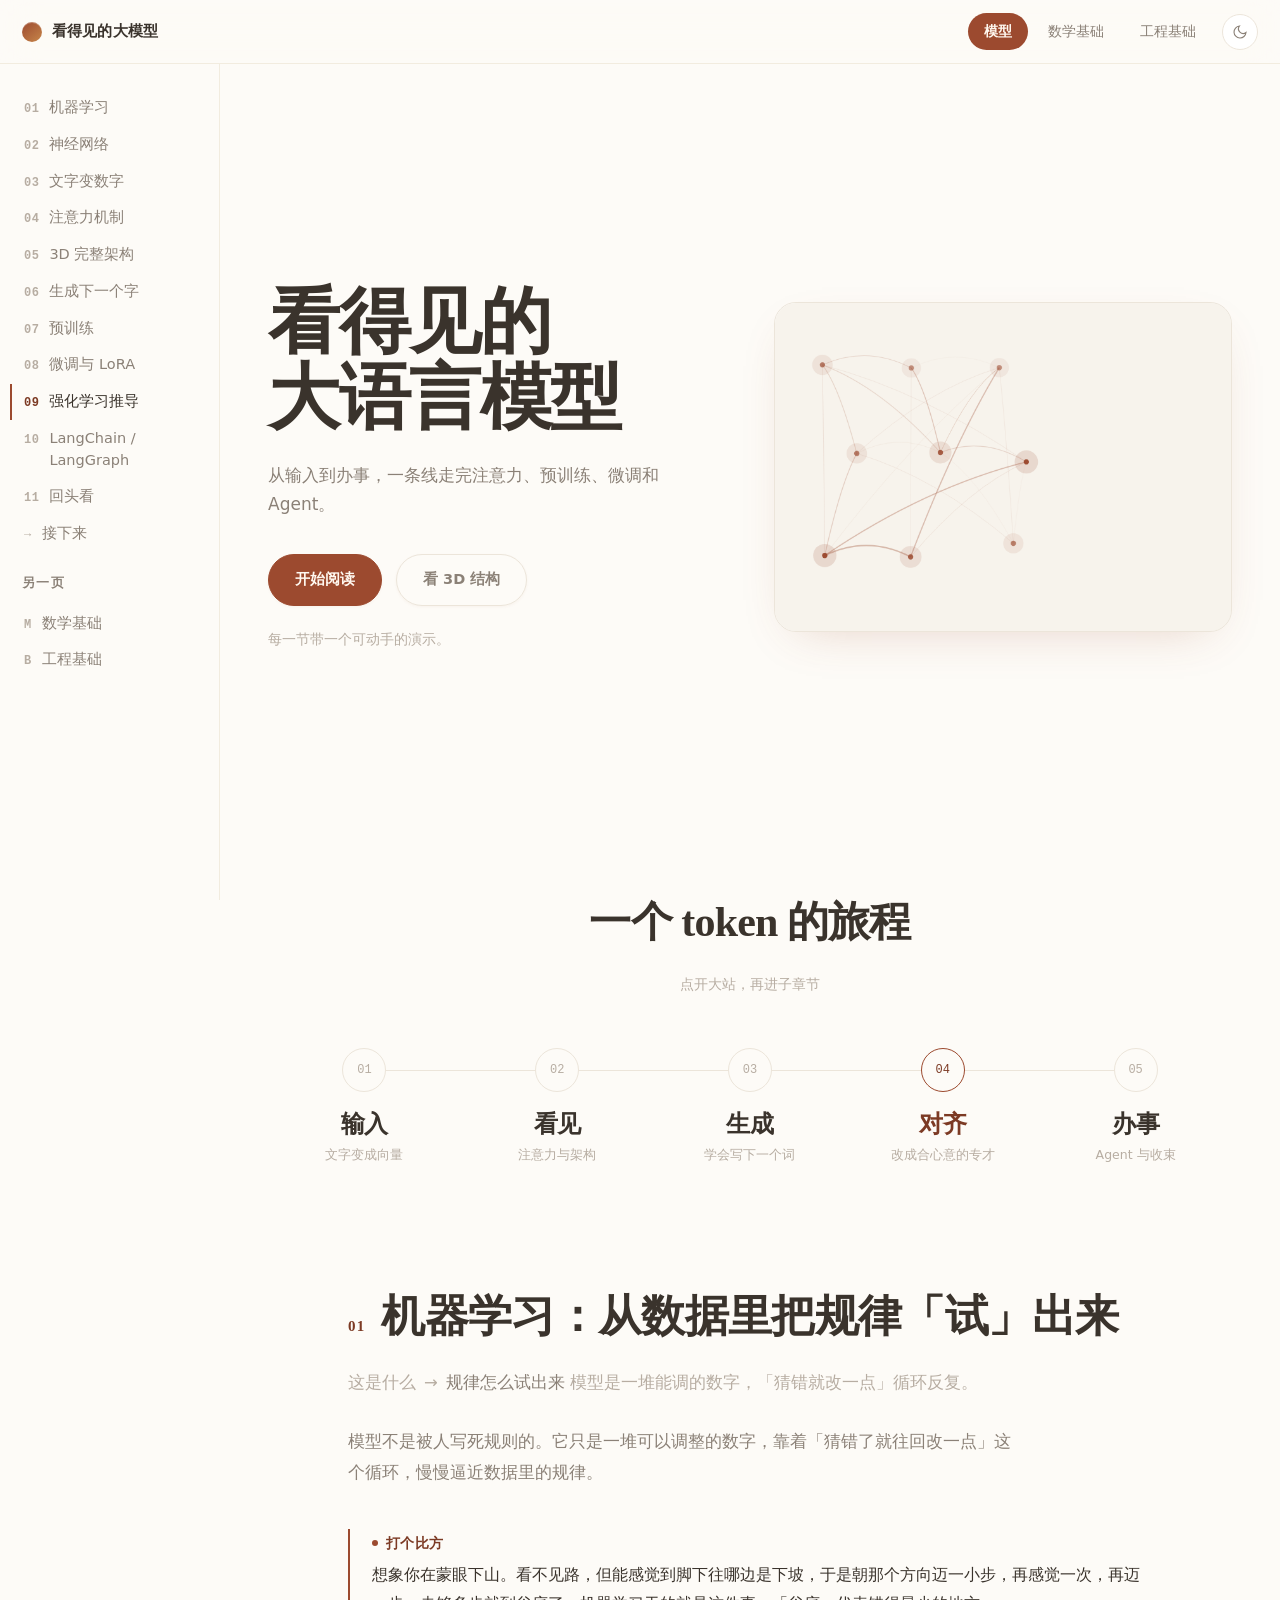
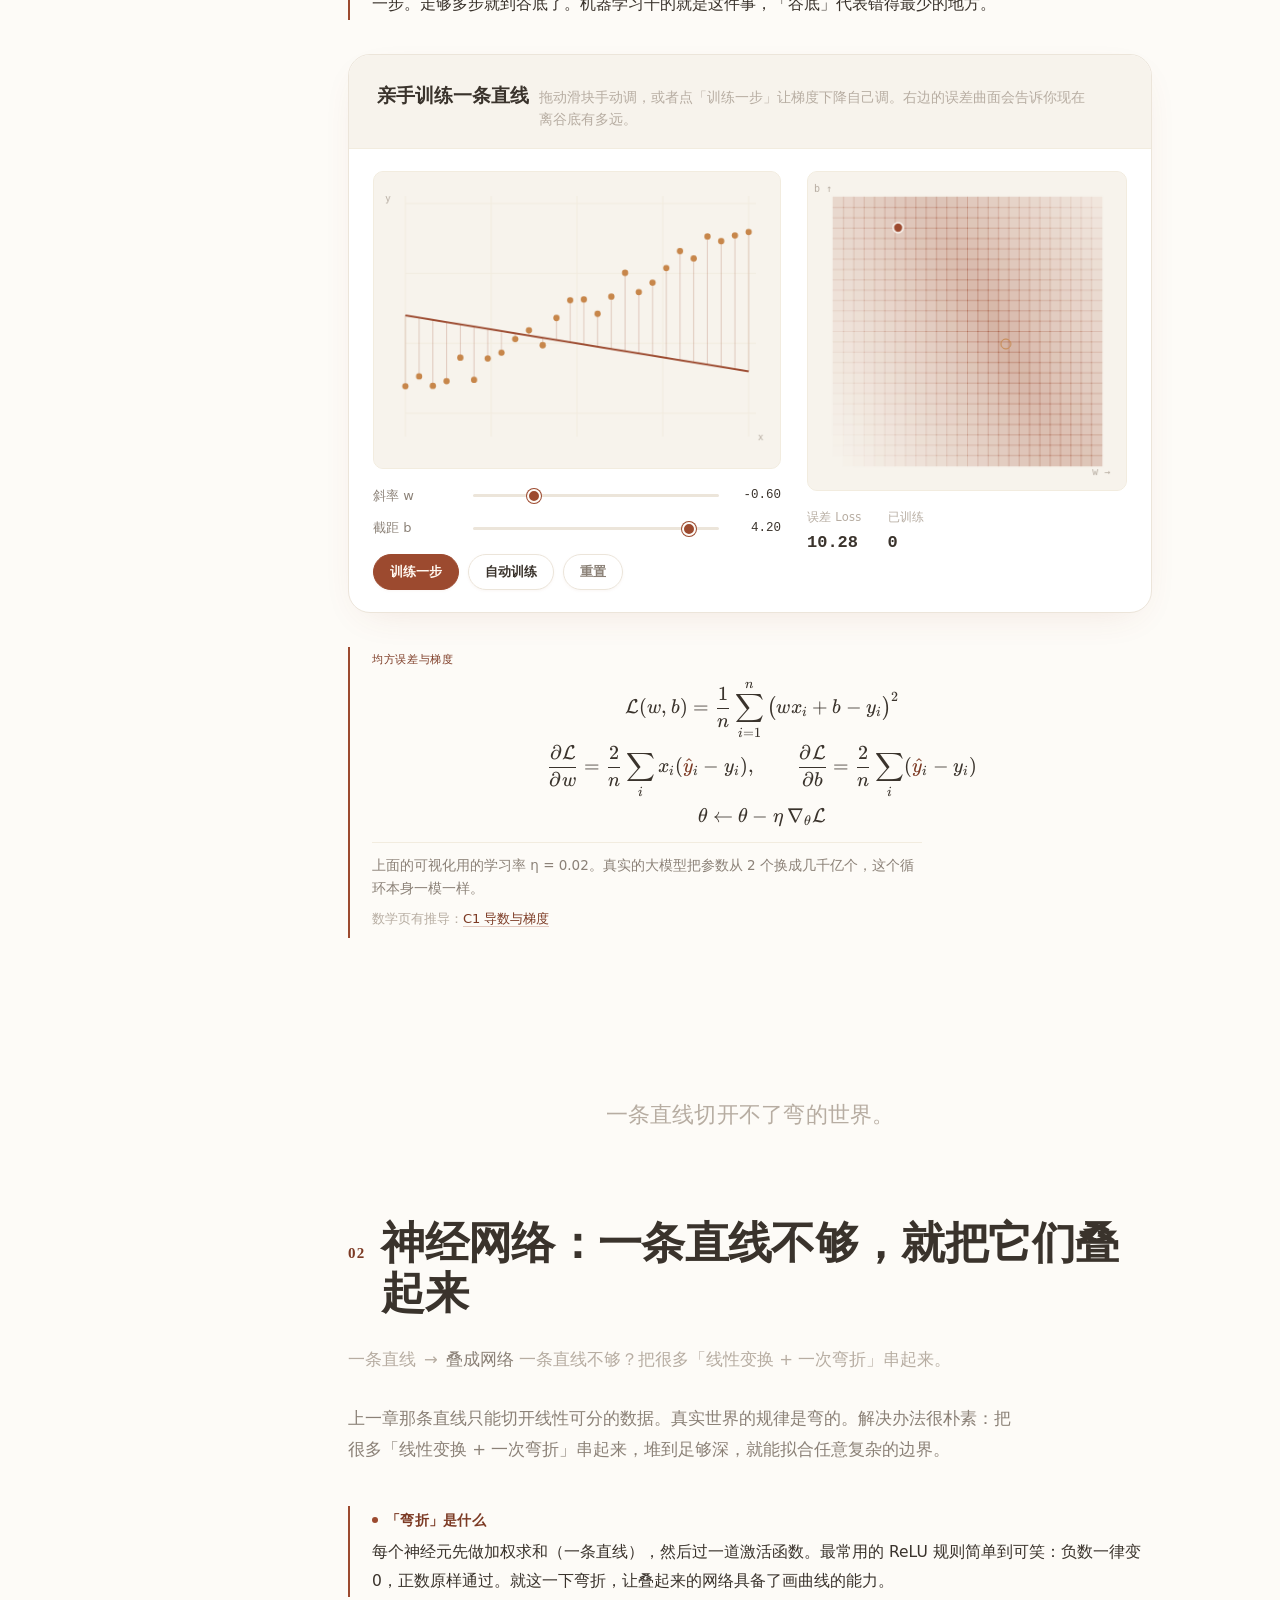
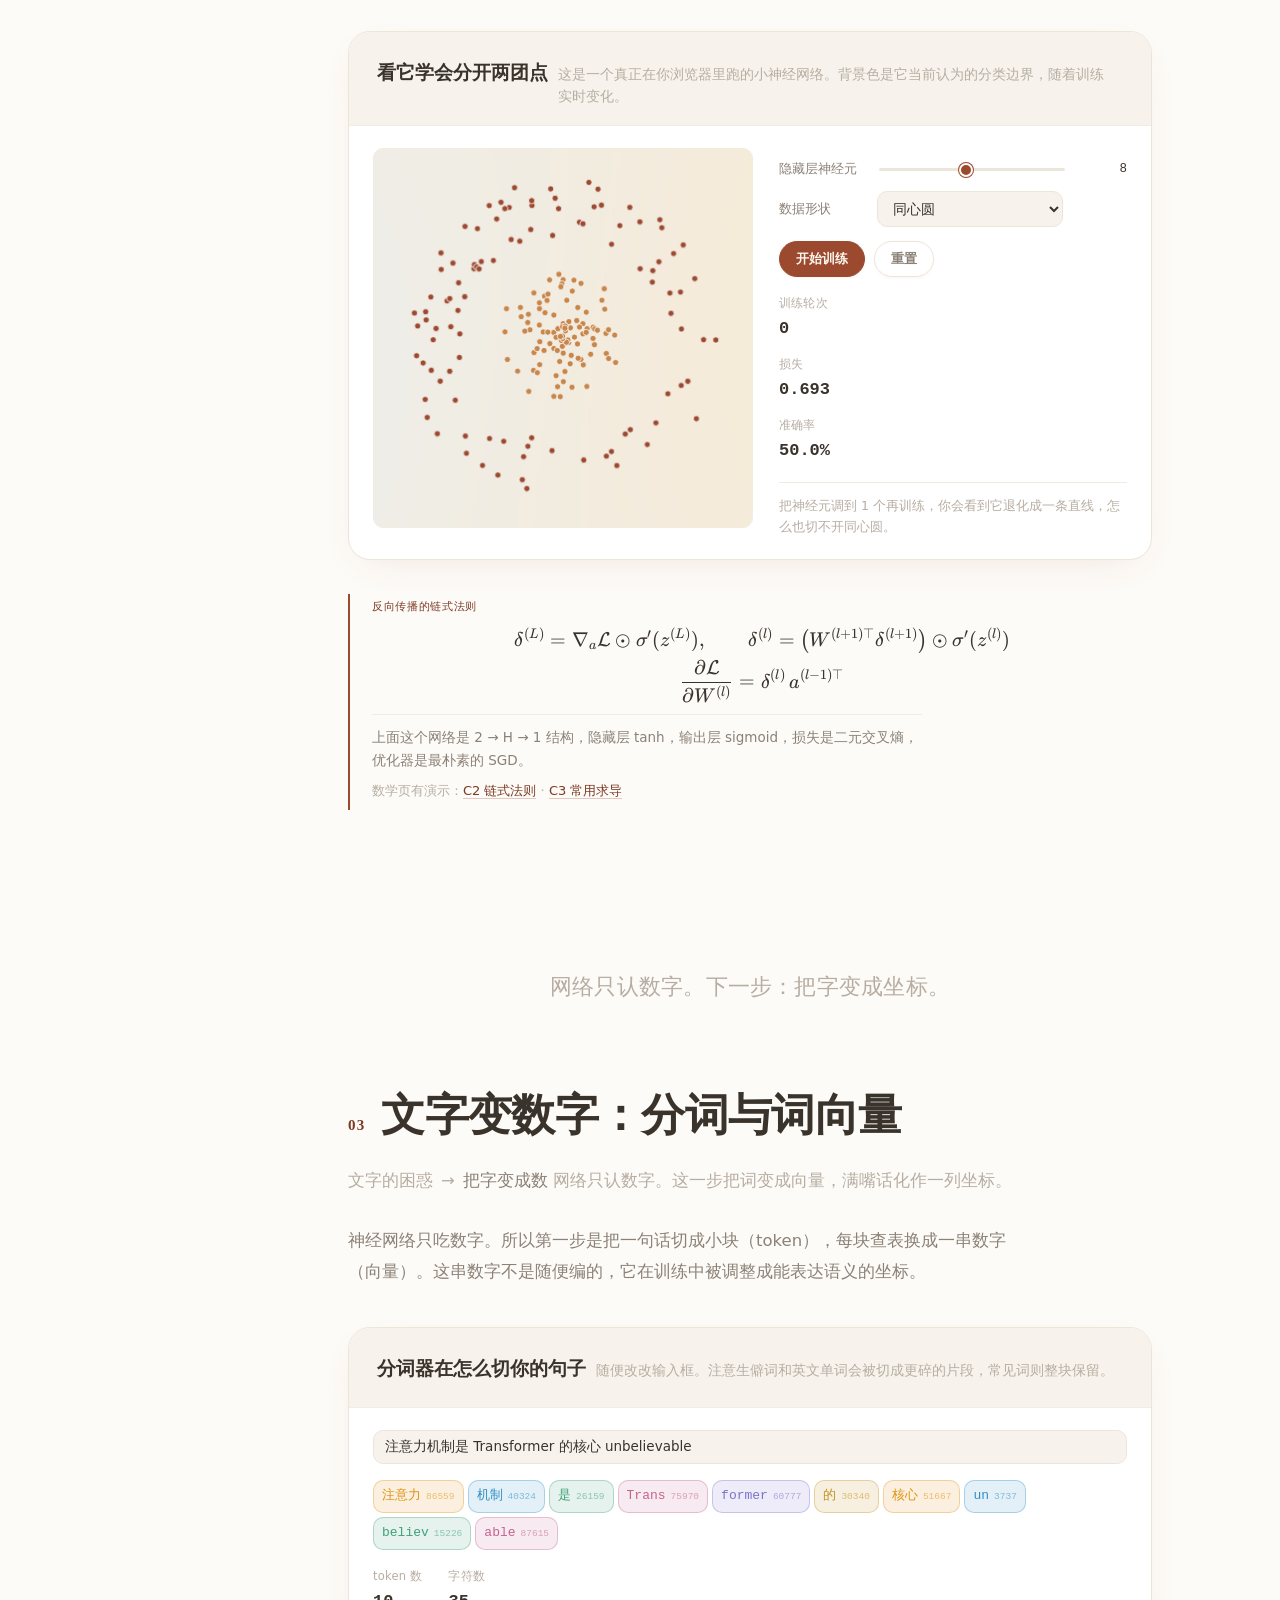
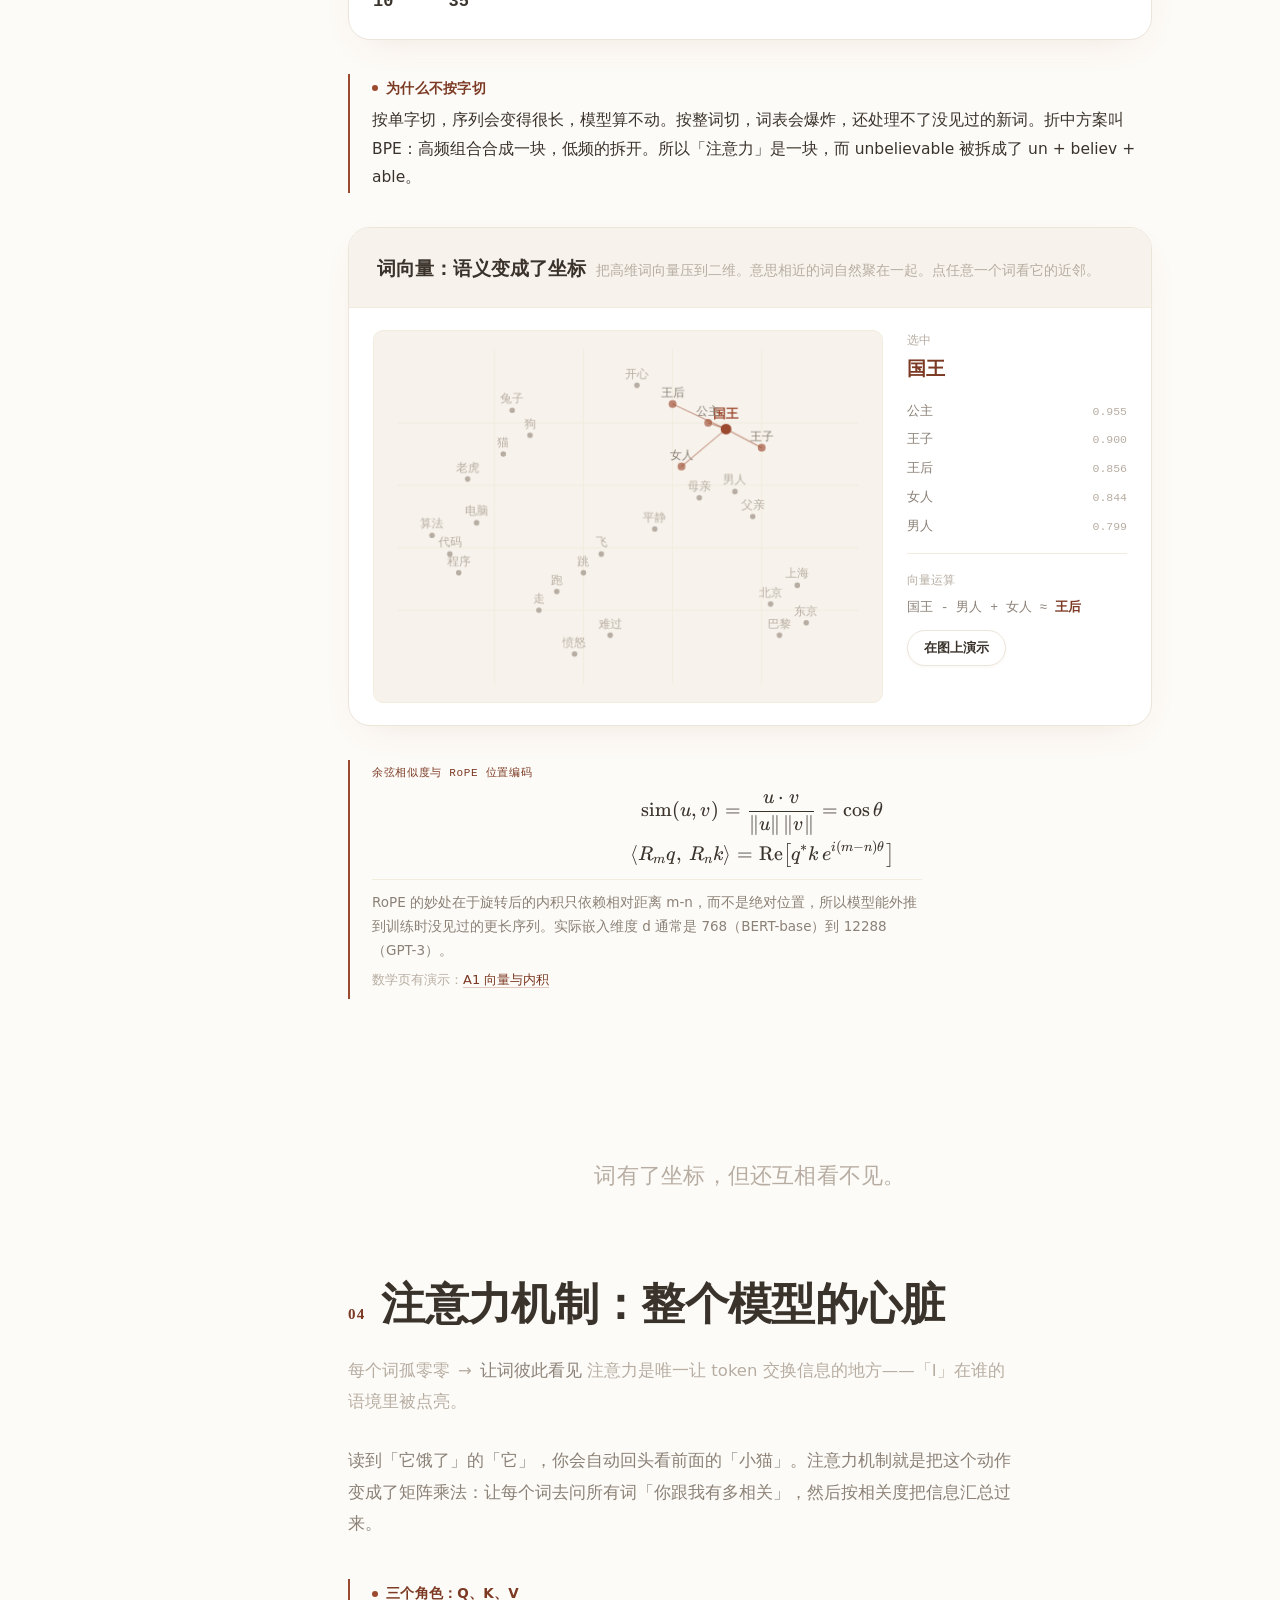
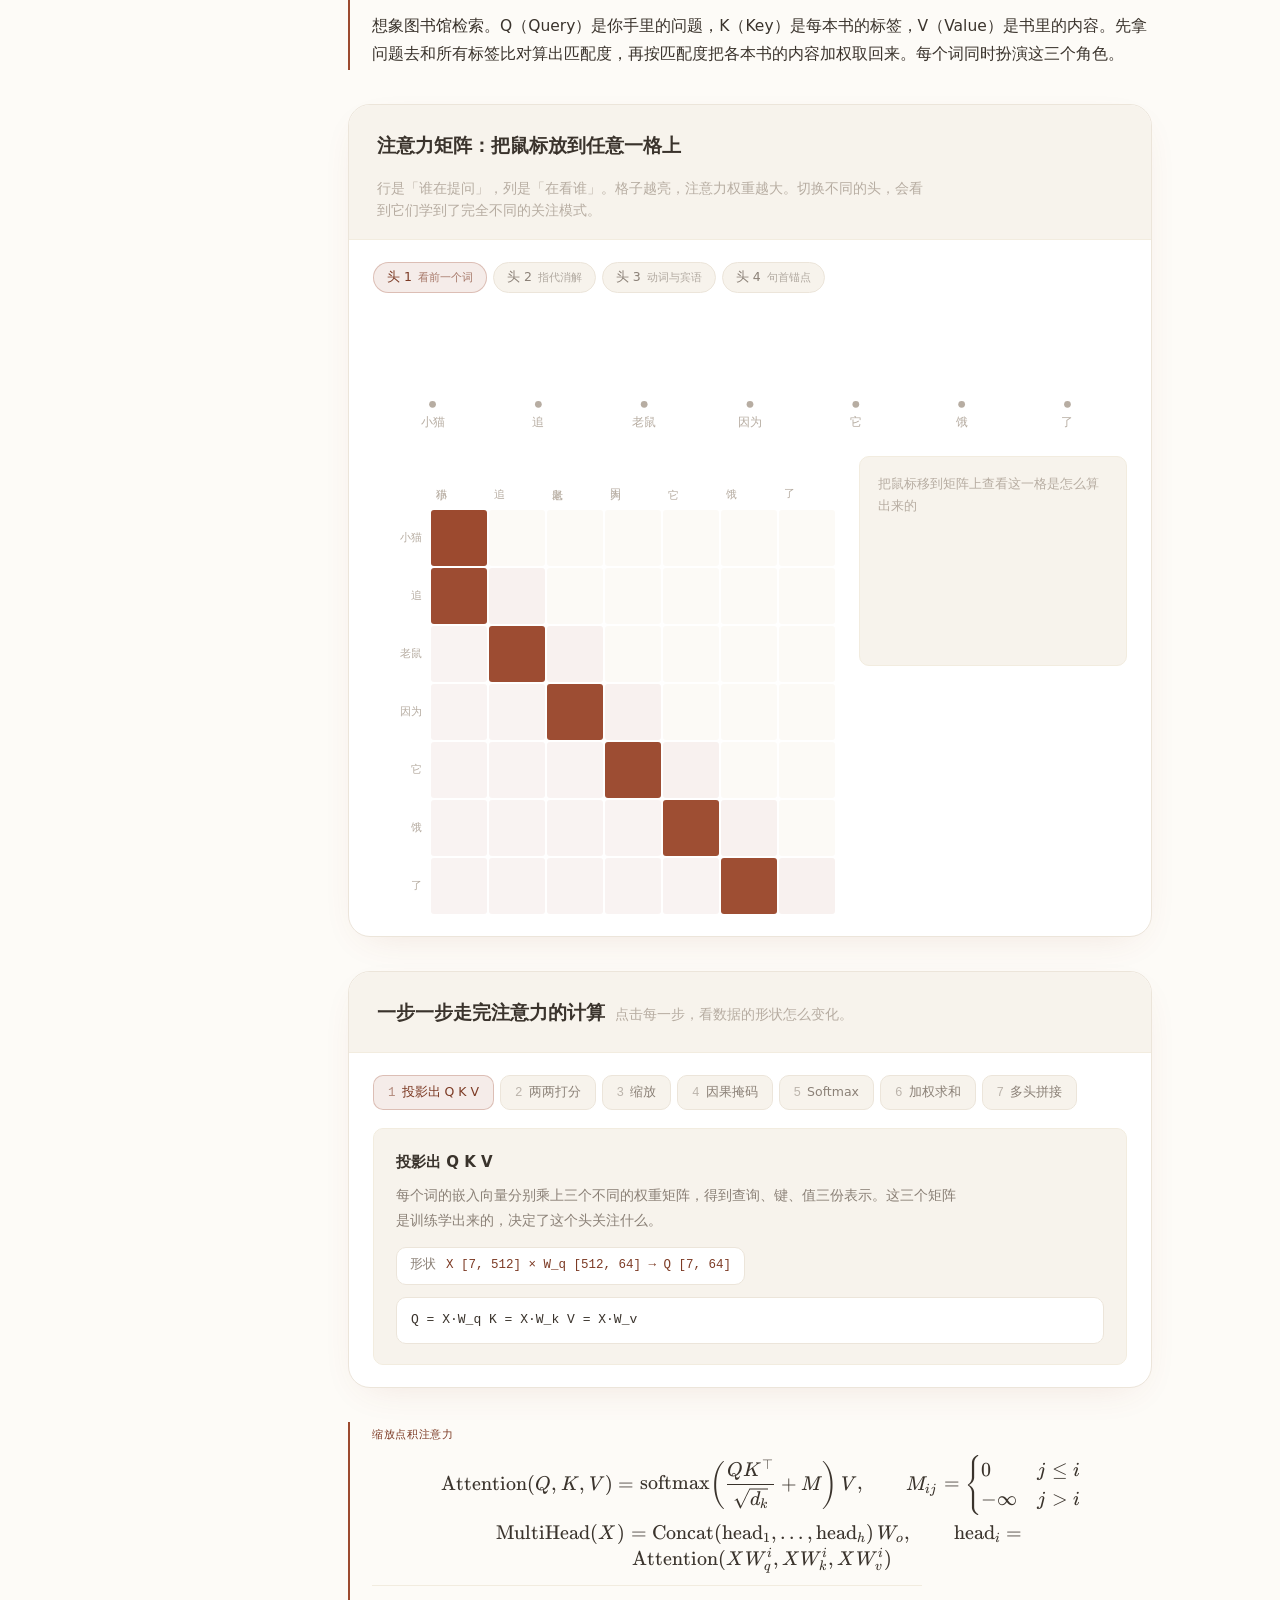
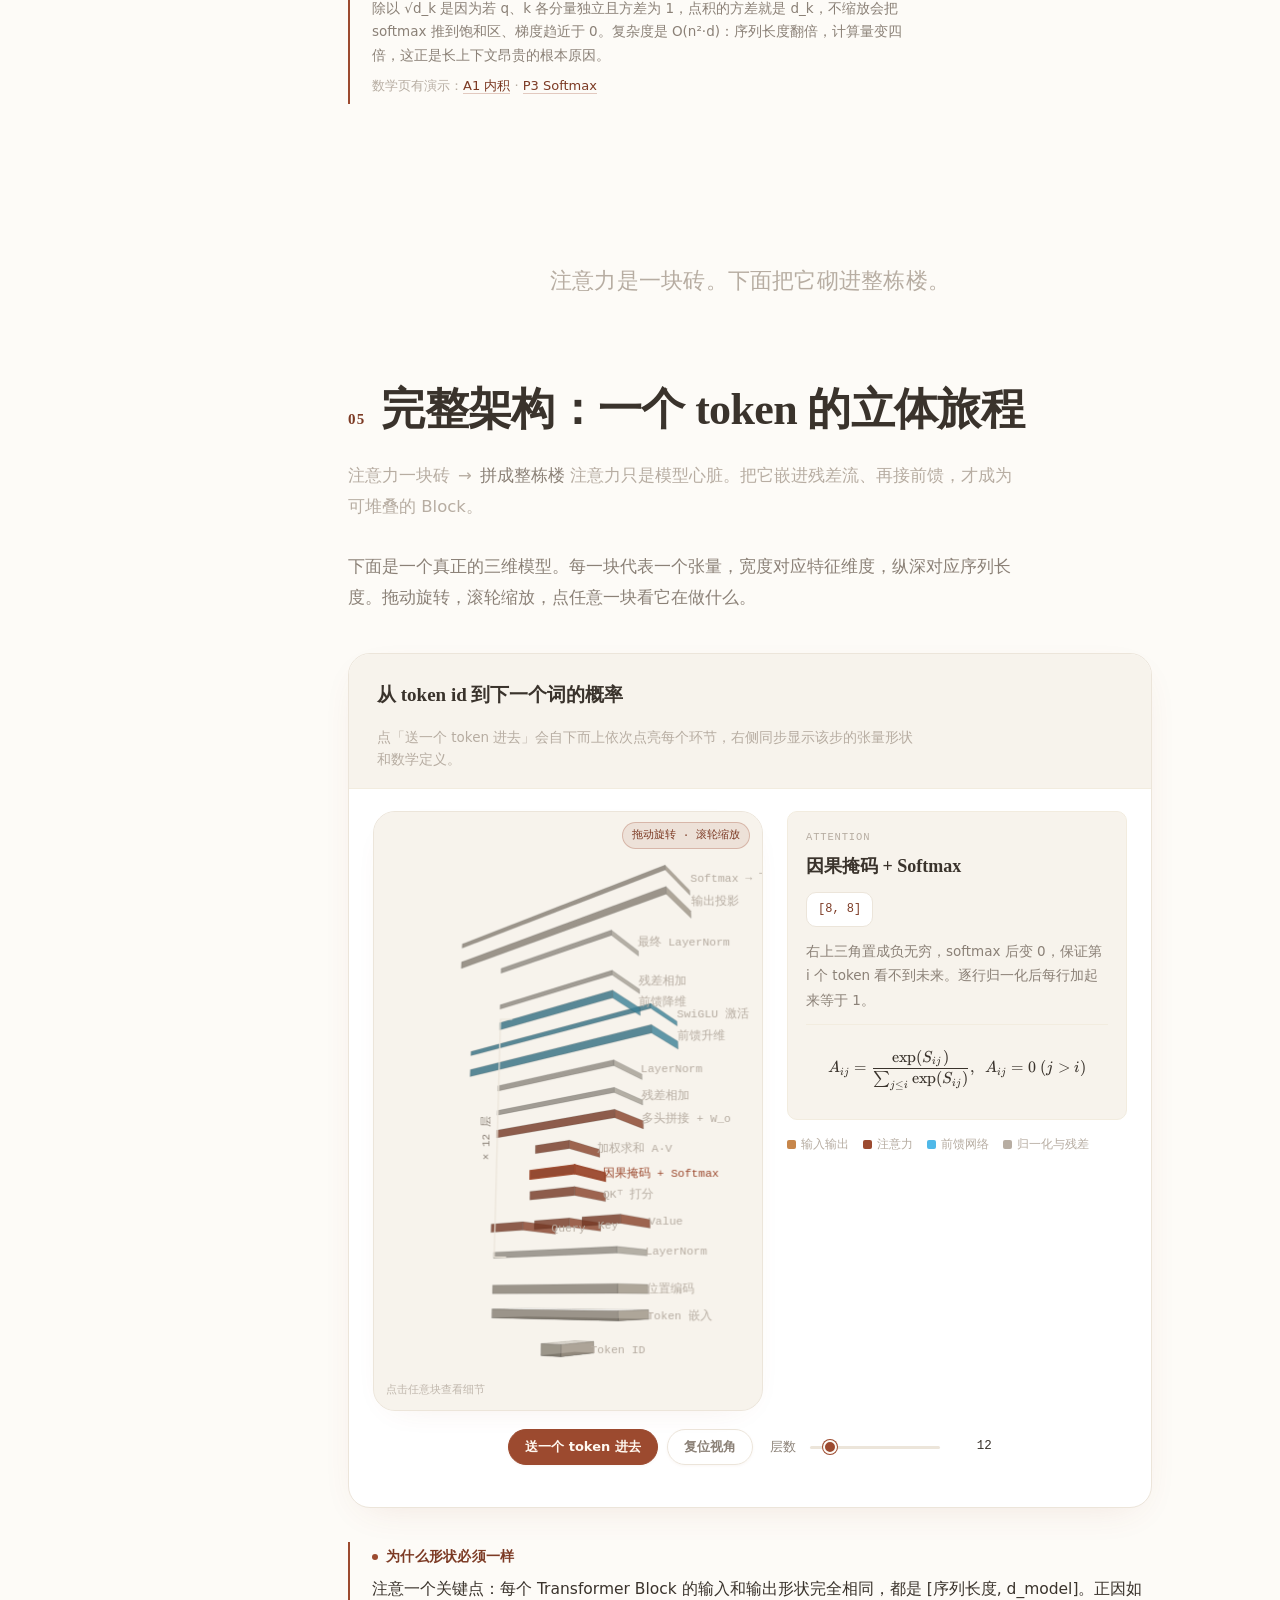
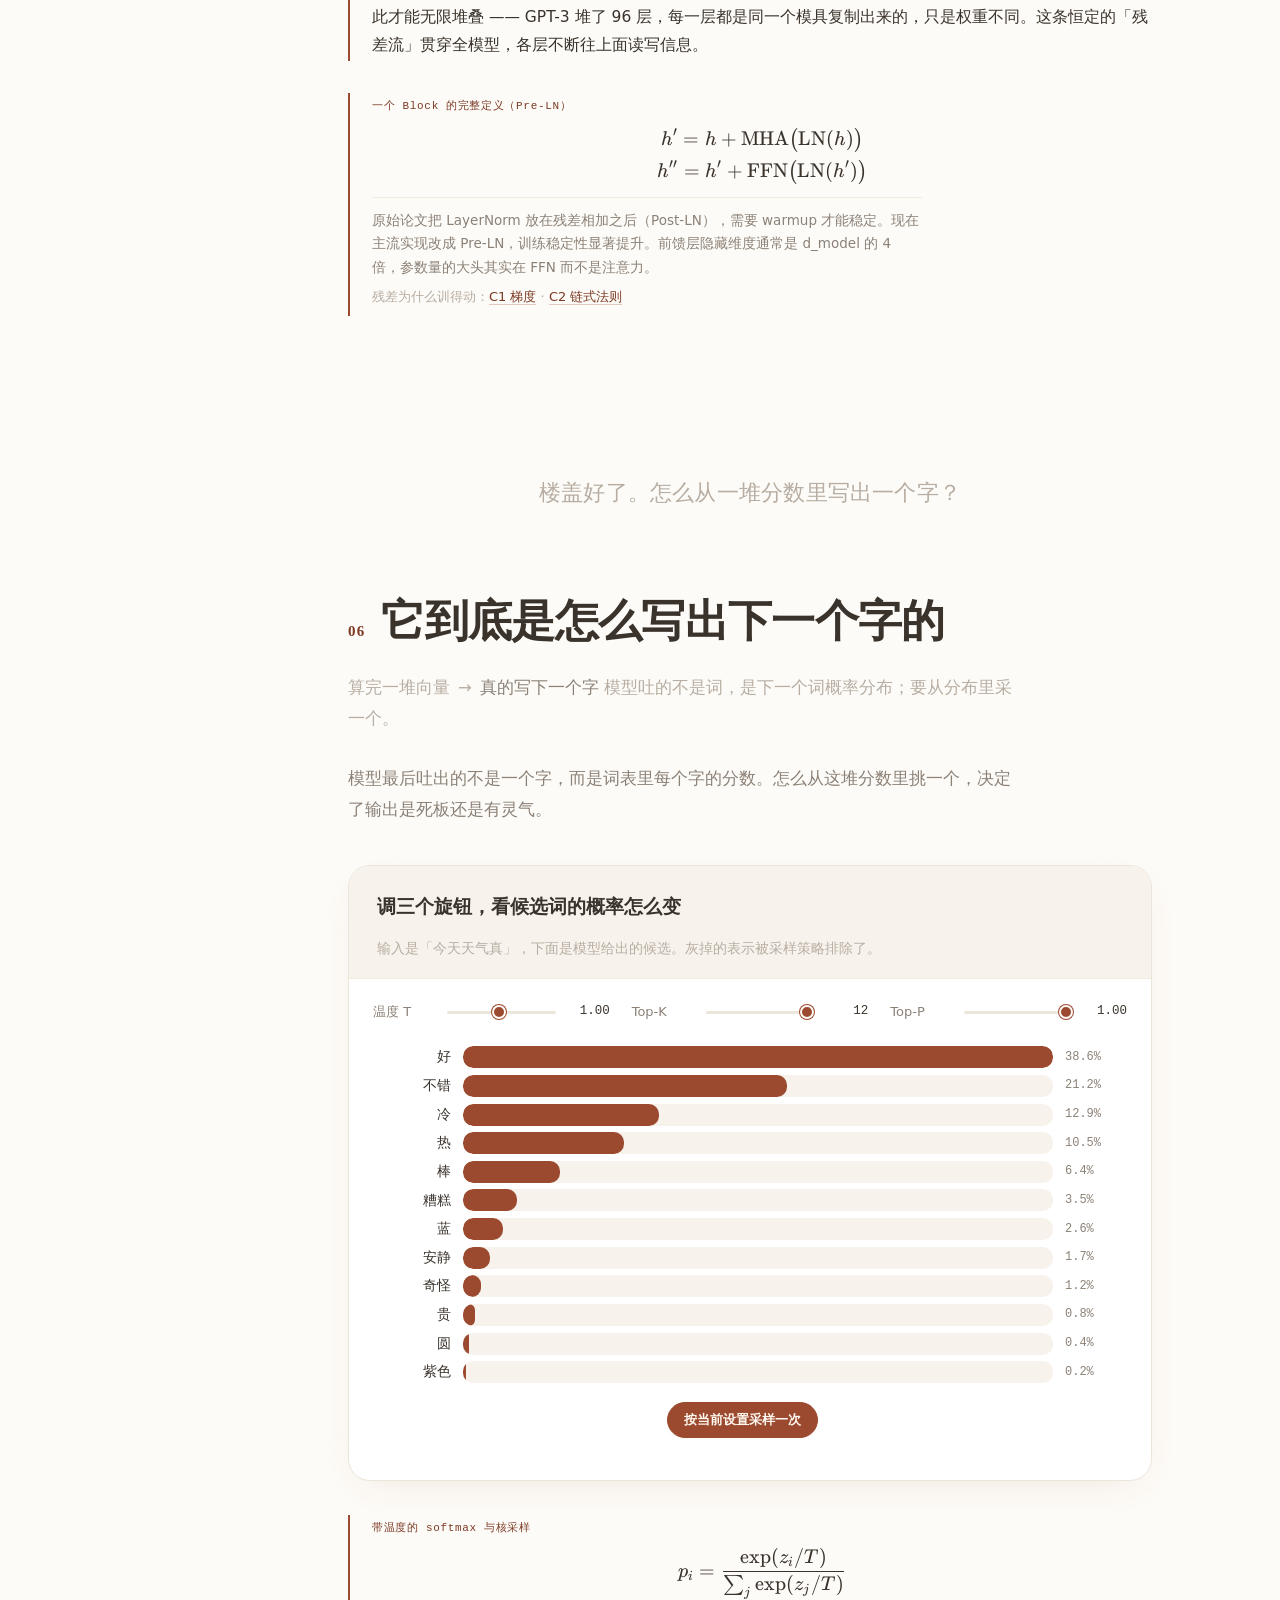
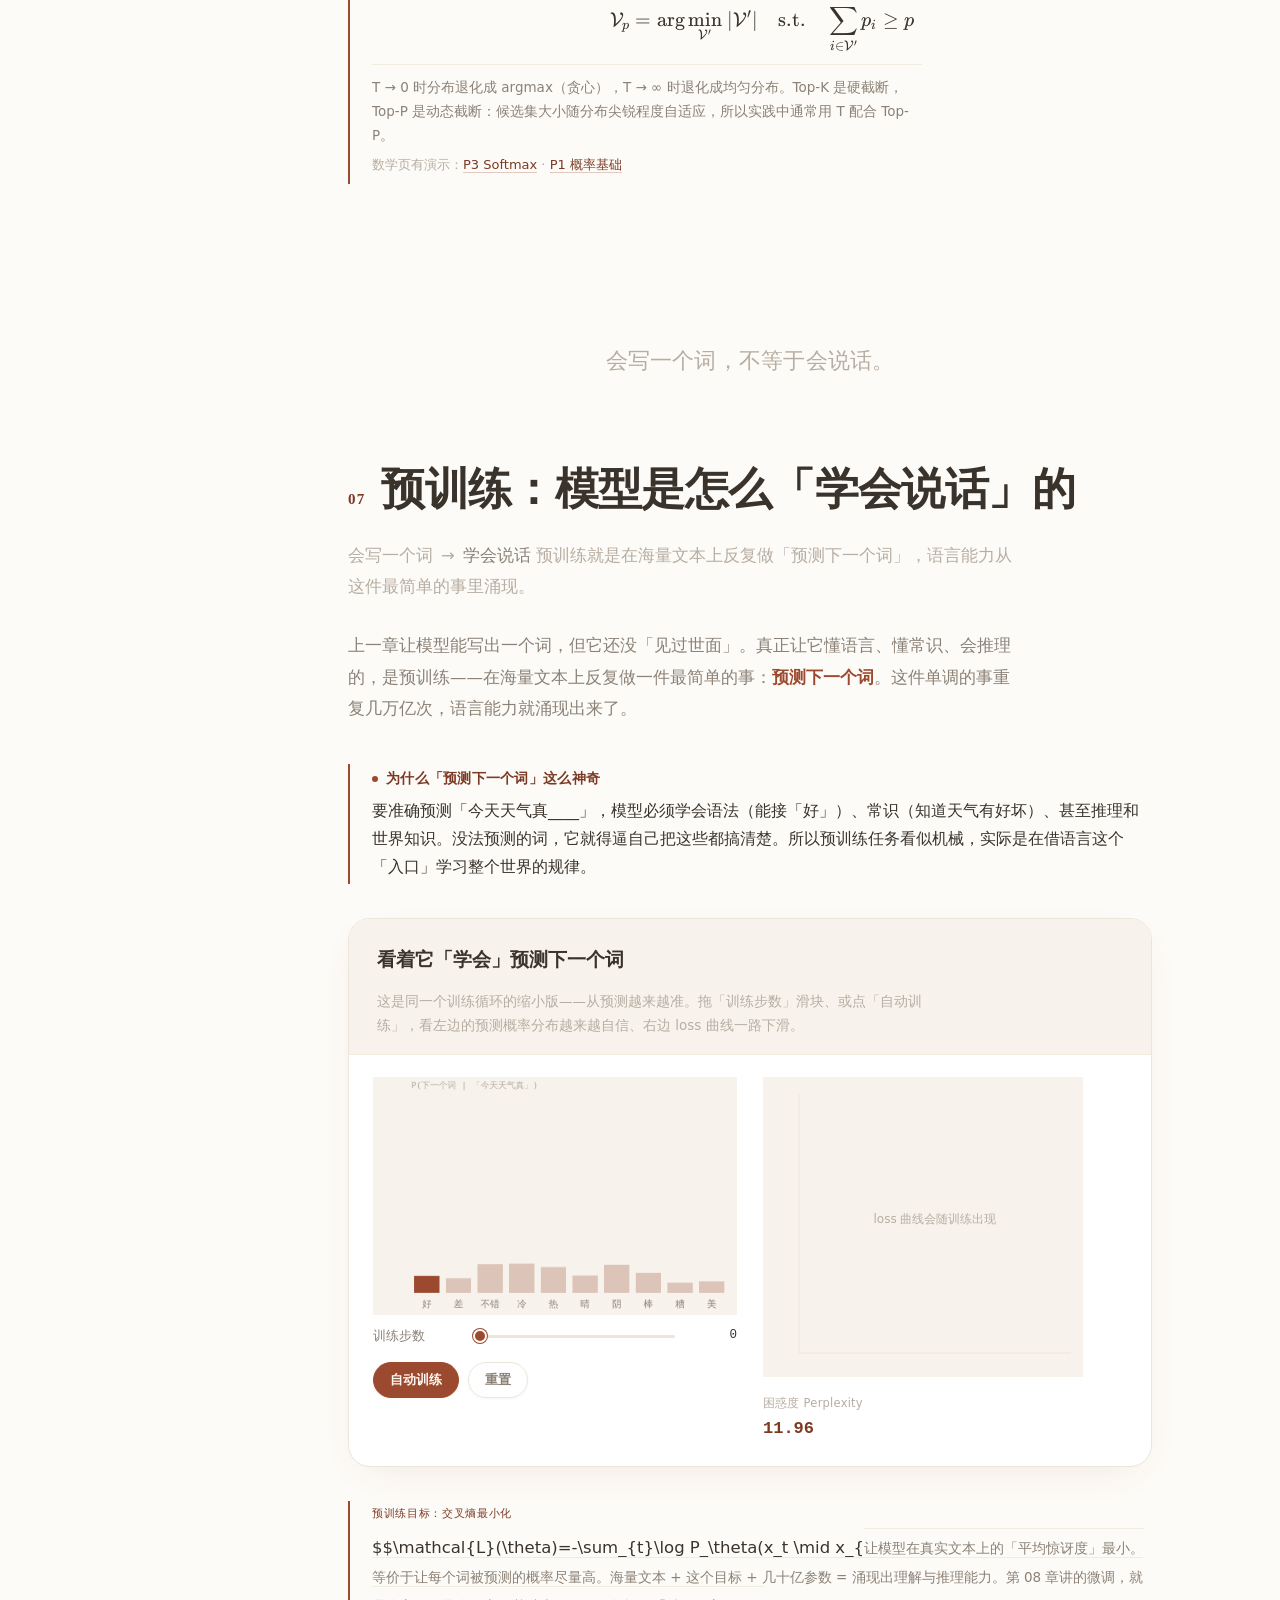
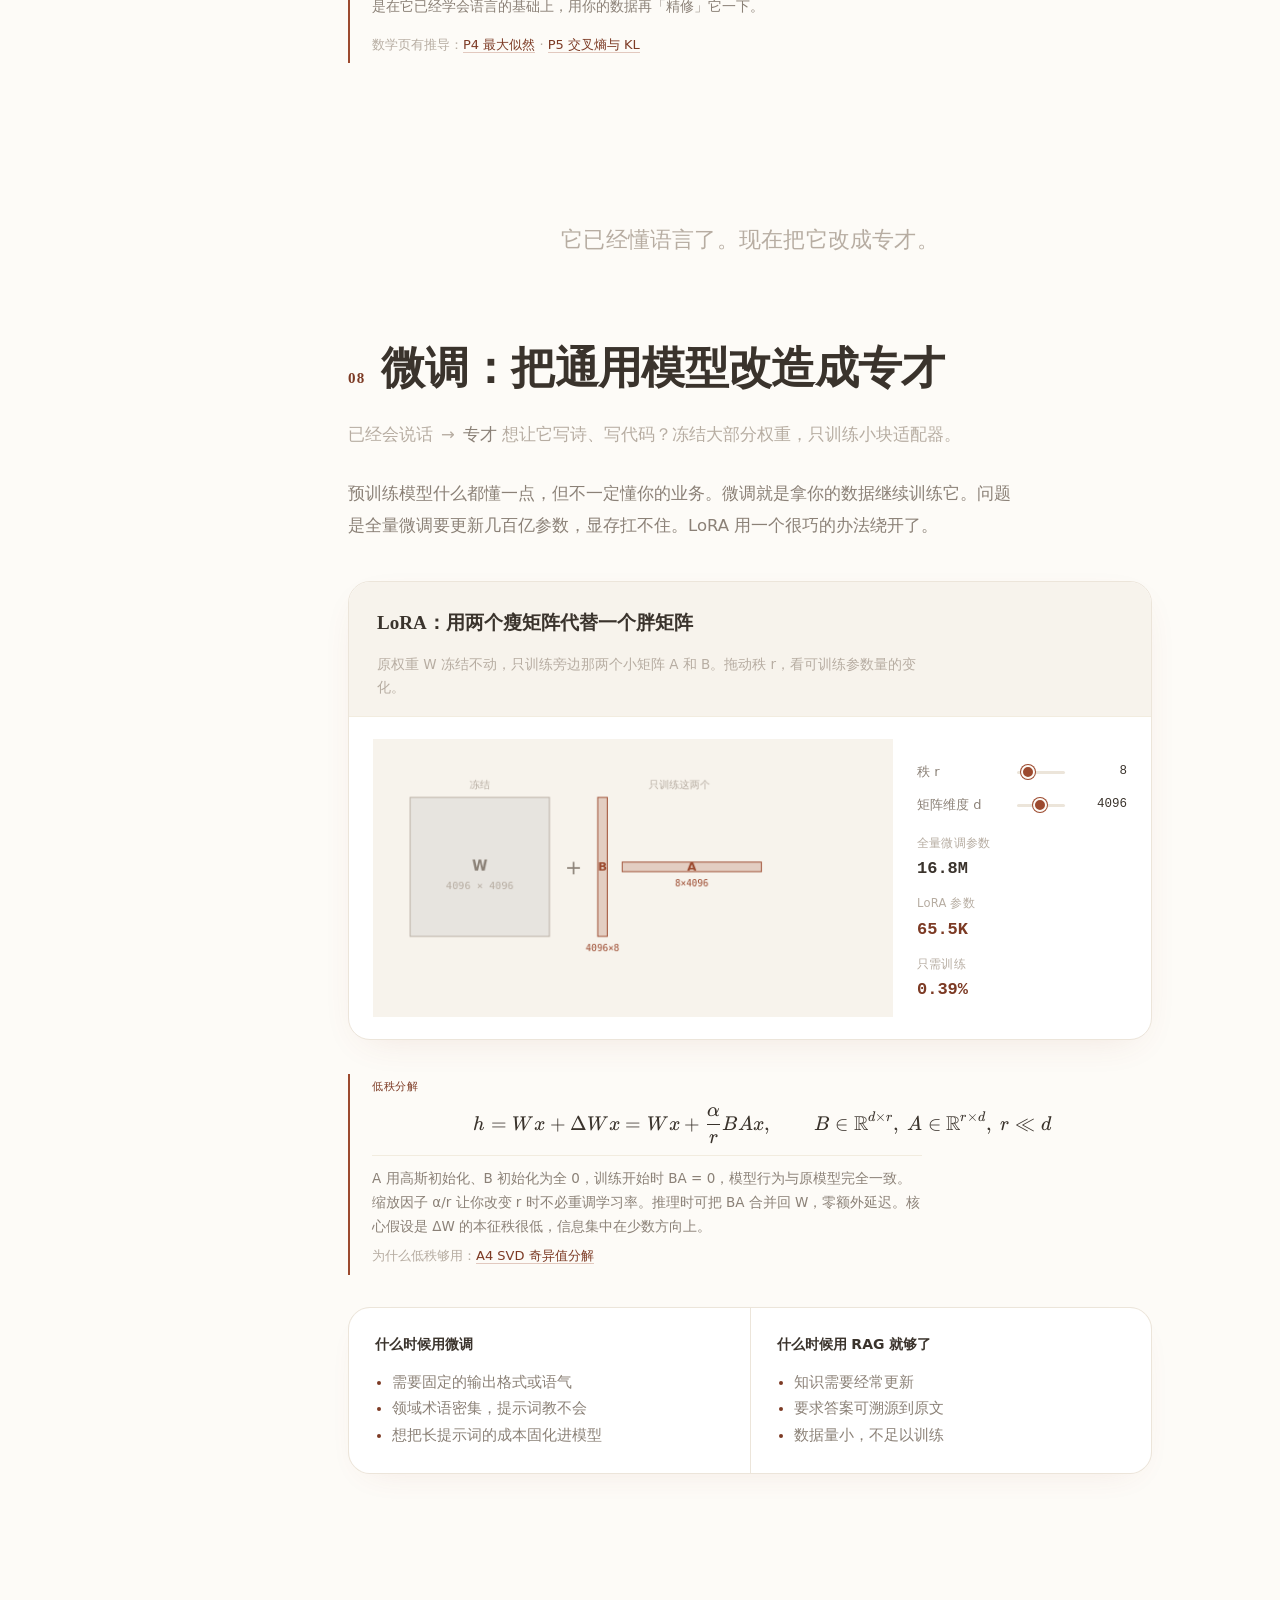
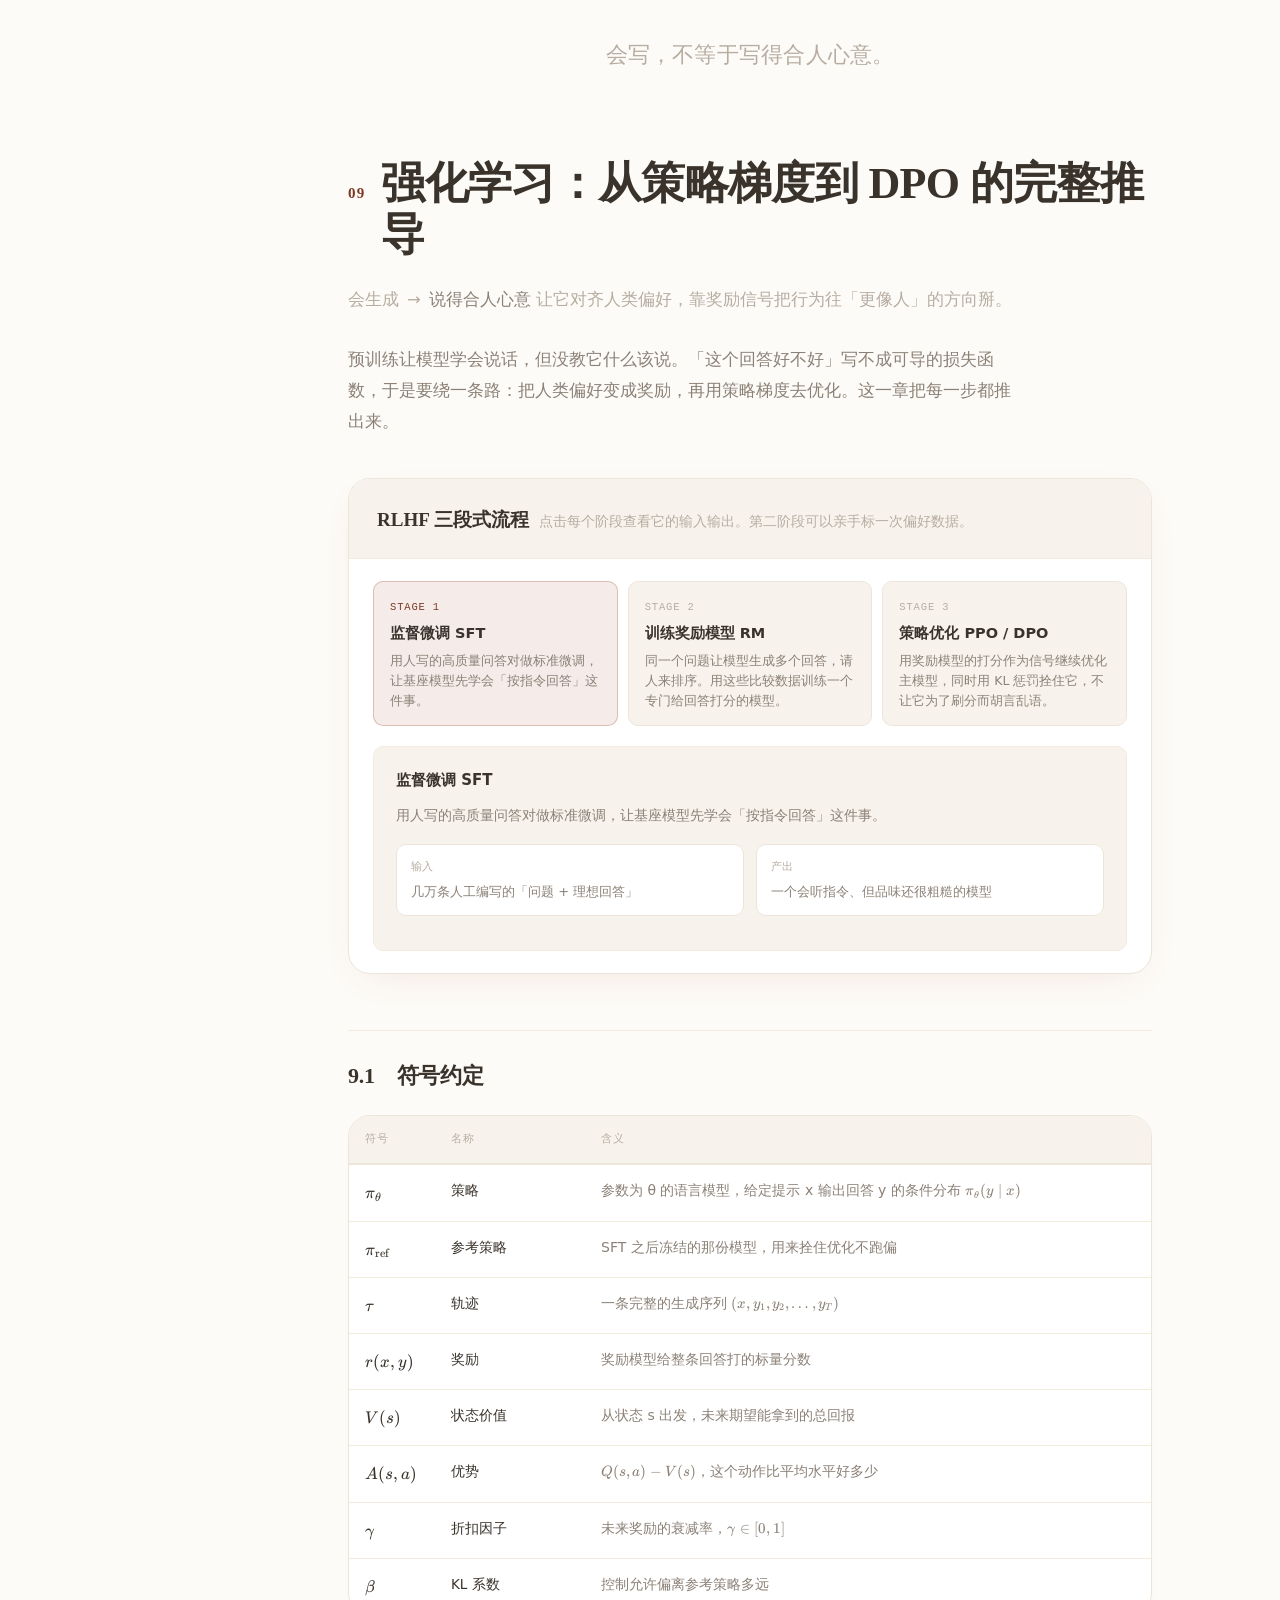
==== index.html @ 913506ac "Publish Transformer illustrated guide" ====
<!DOCTYPE html>
<html lang="zh-CN">
<head>
<meta charset="utf-8">
<meta name="viewport" content="width=device-width, initial-scale=1">
<title>看得见的大模型</title>
<link rel="stylesheet" href="style.css">
<link rel="stylesheet" href="vendor/katex/katex.min.css">
<script>
  (function () {
    var t = localStorage.getItem('theme');
    // 默认浅色为主；只有用户明确选了 dark 才用深色
    if (!t) t = 'light';
    document.documentElement.setAttribute('data-theme', t);
  })();
</script>
</head>
<body>

<header class="topbar">
  <a class="brand" href="#hero">
    <span class="brand-mark"></span>
    <span class="brand-name">看得见的大模型</span>
  </a>
  <div class="topbar-right">
    <nav class="pagelinks">
      <a class="pagelink is-on" href="index.html">模型</a>
      <a class="pagelink" href="math.html">数学基础</a>
      <a class="pagelink" href="basics.html">工程基础</a>
    </nav>
    <button class="theme-btn" id="themeBtn" aria-label="切换深浅色">
      <svg class="i-moon" viewBox="0 0 24 24"><path d="M21 12.8A9 9 0 1 1 11.2 3a7 7 0 0 0 9.8 9.8z"/></svg>
      <svg class="i-sun" viewBox="0 0 24 24"><circle cx="12" cy="12" r="4.2"/><path d="M12 2v2M12 20v2M4.9 4.9l1.4 1.4M17.7 17.7l1.4 1.4M2 12h2M20 12h2M4.9 19.1l1.4-1.4M17.7 6.3l1.4-1.4"/></svg>
    </button>
  </div>
  <div class="progress"><i id="progressBar"></i><span class="progress-chap" id="progressChap"></span></div>
</header>

<aside class="rail">
  <ol class="rail-list">
    <li><a href="#ch1"><b>01</b> 机器学习</a></li>
    <li><a href="#ch2"><b>02</b> 神经网络</a></li>
    <li><a href="#ch3"><b>03</b> 文字变数字</a></li>
    <li><a href="#ch4"><b>04</b> 注意力机制</a></li>
    <li><a href="#ch5"><b>05</b> 3D 完整架构</a></li>
    <li><a href="#ch6"><b>06</b> 生成下一个字</a></li>
    <li><a href="#ch7"><b>07</b> 预训练</a></li>
    <li><a href="#ch8"><b>08</b> 微调与 LoRA</a></li>
    <li><a href="#ch9"><b>09</b> 强化学习推导</a></li>
    <li><a href="#ch10"><b>10</b> LangChain / LangGraph</a></li>
    <li><a href="#ch11"><b>11</b> 回头看</a></li>
    <li><a href="#next"><b>→</b> 接下来</a></li>
  </ol>
  <div class="rail-sep">另一页</div>
  <ol class="rail-list">
    <li><a href="math.html"><b>M</b> 数学基础</a></li>
    <li><a href="basics.html"><b>B</b> 工程基础</a></li>
  </ol>
</aside>

<main>

<section id="hero" class="hero">
  <div class="hero-copy">
    <h1>看得见的<br>大语言模型</h1>
    <p class="hero-sub">从输入到办事，一条线走完注意力、预训练、微调和 Agent。</p>
    <div class="hero-cta">
      <a class="btn btn-primary" href="#ch1">开始阅读</a>
      <a class="btn btn-ghost" href="#ch5">看 3D 结构</a>
    </div>
    <p class="hero-quiet">每一节带一个可动手的演示。</p>
  </div>
  <div class="hero-viz">
    <canvas id="heroCanvas" width="720" height="520" aria-label="注意力权重流动示意"></canvas>
  </div>
</section>

<!-- ============ JOURNEY MAP ============ -->
<section id="journey" class="journey">
  <div class="journey-head">
    <span class="journey-label">一个 token 的旅程</span>
    <span class="journey-sub">点开大站，再进子章节</span>
  </div>
  <div class="journey-track">
    <div class="journey-hub" data-hub="in">
      <button type="button" class="journey-stop journey-hub-btn"><i>01</i><b>输入</b><small>文字变成向量</small></button>
      <div class="journey-subs">
        <button type="button" class="journey-substop" data-sec="ch1">01 机器学习</button>
        <button type="button" class="journey-substop" data-sec="ch2">02 神经网络</button>
        <button type="button" class="journey-substop" data-sec="ch3">03 词向量</button>
      </div>
    </div>
    <span class="j-link"></span>
    <div class="journey-hub" data-hub="see">
      <button type="button" class="journey-stop journey-hub-btn"><i>02</i><b>看见</b><small>注意力与架构</small></button>
      <div class="journey-subs">
        <button type="button" class="journey-substop" data-sec="ch4">04 注意力</button>
        <button type="button" class="journey-substop" data-sec="ch5">05 完整架构</button>
      </div>
    </div>
    <span class="j-link"></span>
    <div class="journey-hub" data-hub="gen">
      <button type="button" class="journey-stop journey-hub-btn"><i>03</i><b>生成</b><small>学会写下一个词</small></button>
      <div class="journey-subs">
        <button type="button" class="journey-substop" data-sec="ch6">06 采样</button>
        <button type="button" class="journey-substop" data-sec="ch7">07 预训练</button>
      </div>
    </div>
    <span class="j-link"></span>
    <div class="journey-hub" data-hub="align">
      <button type="button" class="journey-stop journey-hub-btn"><i>04</i><b>对齐</b><small>改成合心意的专才</small></button>
      <div class="journey-subs">
        <button type="button" class="journey-substop" data-sec="ch8">08 微调</button>
        <button type="button" class="journey-substop" data-sec="ch9">09 强化学习</button>
      </div>
    </div>
    <span class="j-link"></span>
    <div class="journey-hub" data-hub="act">
      <button type="button" class="journey-stop journey-hub-btn"><i>05</i><b>办事</b><small>Agent 与收束</small></button>
      <div class="journey-subs">
        <button type="button" class="journey-substop" data-sec="ch10">10 Agent</button>
        <button type="button" class="journey-substop" data-sec="ch11">11 回头看</button>
      </div>
    </div>
  </div>
</section>

<!-- ============ CH1 ============ -->
<section id="ch1" class="ch">
  <div class="ch-head"><span class="ch-num">01</span><h2>机器学习：从数据里把规律「试」出来</h2></div>
  <p class="lead">模型不是被人写死规则的。它只是一堆可以调整的数字，靠着「猜错了就往回改一点」这个循环，慢慢逼近数据里的规律。</p>

  <div class="note">
    <b>打个比方</b>
    想象你在蒙眼下山。看不见路，但能感觉到脚下往哪边是下坡，于是朝那个方向迈一小步，再感觉一次，再迈一步。走够多步就到谷底了。机器学习干的就是这件事，「谷底」代表错得最少的地方。
  </div>

  <div class="demo">
    <div class="demo-head">
      <h3>亲手训练一条直线</h3>
      <p>拖动滑块手动调，或者点「训练一步」让梯度下降自己调。右边的误差曲面会告诉你现在离谷底有多远。</p>
    </div>
    <div class="demo-body grad-body">
      <div class="grad-left">
        <canvas id="gdFit" width="440" height="320"></canvas>
        <div class="ctl-row"><label>斜率 w</label><input type="range" id="gdW" min="-2" max="4" step="0.01" value="-0.6"><output id="gdWv" class="mono">-0.60</output></div>
        <div class="ctl-row"><label>截距 b</label><input type="range" id="gdB" min="-3" max="5" step="0.01" value="4.2"><output id="gdBv" class="mono">4.20</output></div>
        <div class="btn-row">
          <button class="btn btn-sm btn-primary" id="gdStep">训练一步</button>
          <button class="btn btn-sm" id="gdRun">自动训练</button>
          <button class="btn btn-sm btn-ghost" id="gdReset">重置</button>
        </div>
      </div>
      <div class="grad-right">
        <canvas id="gdLoss" width="320" height="320"></canvas>
        <div class="stat-row">
          <div class="stat"><span>误差 Loss</span><b class="mono" id="gdLossVal">8.41</b></div>
          <div class="stat"><span>已训练</span><b class="mono" id="gdSteps">0</b></div>
        </div>
      </div>
    </div>
  </div>

  <div class="eq">
    <div class="eq-label">均方误差与梯度</div>
    $$\mathcal{L}(w,b)=\frac{1}{n}\sum_{i=1}^{n}\big(wx_i+b-y_i\big)^2$$
    $$\frac{\partial \mathcal{L}}{\partial w}=\frac{2}{n}\sum_i x_i(\hat y_i-y_i),\qquad
      \frac{\partial \mathcal{L}}{\partial b}=\frac{2}{n}\sum_i (\hat y_i-y_i)$$
    $$\theta \leftarrow \theta-\eta\,\nabla_\theta \mathcal{L}$$
    <p class="eq-why">上面的可视化用的学习率 η = 0.02。真实的大模型把参数从 2 个换成几千亿个，这个循环本身一模一样。</p>
    <p class="eq-xref">数学页有推导：<a href="math.html#calc1">C1 导数与梯度</a></p>
  </div>
</section>

<div class="ch-air"><p>一条直线切开不了弯的世界。</p></div>

<!-- ============ CH2 ============ -->
<section id="ch2" class="ch">
  <div class="ch-head"><span class="ch-num">02</span><h2>神经网络：一条直线不够，就把它们叠起来</h2></div>
  <p class="lead">上一章那条直线只能切开线性可分的数据。真实世界的规律是弯的。解决办法很朴素：把很多「线性变换 + 一次弯折」串起来，堆到足够深，就能拟合任意复杂的边界。</p>

  <div class="note">
    <b>「弯折」是什么</b>
    每个神经元先做加权求和（一条直线），然后过一道激活函数。最常用的 ReLU 规则简单到可笑：负数一律变 0，正数原样通过。就这一下弯折，让叠起来的网络具备了画曲线的能力。
  </div>

  <div class="demo">
    <div class="demo-head">
      <h3>看它学会分开两团点</h3>
      <p>这是一个真正在你浏览器里跑的小神经网络。背景色是它当前认为的分类边界，随着训练实时变化。</p>
    </div>
    <div class="demo-body mlp-body">
      <canvas id="mlpCanvas" width="380" height="380"></canvas>
      <div class="mlp-side">
        <div class="ctl-row"><label>隐藏层神经元</label><input type="range" id="mlpH" min="1" max="16" step="1" value="8"><output id="mlpHv" class="mono">8</output></div>
        <div class="ctl-row"><label>数据形状</label>
          <select id="mlpData"><option value="circle">同心圆</option><option value="xor">异或四象限</option><option value="spiral">双螺旋</option></select>
        </div>
        <div class="btn-row">
          <button class="btn btn-sm btn-primary" id="mlpRun">开始训练</button>
          <button class="btn btn-sm btn-ghost" id="mlpReset">重置</button>
        </div>
        <div class="stat-row col">
          <div class="stat"><span>训练轮次</span><b class="mono" id="mlpEpoch">0</b></div>
          <div class="stat"><span>损失</span><b class="mono" id="mlpLoss">0.693</b></div>
          <div class="stat"><span>准确率</span><b class="mono" id="mlpAcc">50.0%</b></div>
        </div>
        <p class="tip">把神经元调到 1 个再训练，你会看到它退化成一条直线，怎么也切不开同心圆。</p>
      </div>
    </div>
  </div>

  <div class="eq">
    <div class="eq-label">反向传播的链式法则</div>
    $$\delta^{(L)}=\nabla_a \mathcal{L}\odot\sigma'(z^{(L)}),\qquad
      \delta^{(l)}=\big(W^{(l+1)\top}\delta^{(l+1)}\big)\odot\sigma'(z^{(l)})$$
    $$\frac{\partial \mathcal{L}}{\partial W^{(l)}}=\delta^{(l)}\,a^{(l-1)\top}$$
    <p class="eq-why">上面这个网络是 2 → H → 1 结构，隐藏层 tanh，输出层 sigmoid，损失是二元交叉熵，优化器是最朴素的 SGD。</p>
    <p class="eq-xref">数学页有演示：<a href="math.html#calc2">C2 链式法则</a> · <a href="math.html#calc3">C3 常用求导</a></p>
  </div>
</section>

<div class="ch-air"><p>网络只认数字。下一步：把字变成坐标。</p></div>

<!-- ============ CH3 ============ -->
<section id="ch3" class="ch">
  <div class="ch-head"><span class="ch-num">03</span><h2>文字变数字：分词与词向量</h2></div>
  <p class="lead">神经网络只吃数字。所以第一步是把一句话切成小块（token），每块查表换成一串数字（向量）。这串数字不是随便编的，它在训练中被调整成能表达语义的坐标。</p>

  <div class="demo">
    <div class="demo-head"><h3>分词器在怎么切你的句子</h3><p>随便改改输入框。注意生僻词和英文单词会被切成更碎的片段，常见词则整块保留。</p></div>
    <div class="demo-body">
      <input class="text-input" id="tokInput" value="注意力机制是 Transformer 的核心 unbelievable" spellcheck="false">
      <div class="tok-out" id="tokOut"></div>
      <div class="stat-row">
        <div class="stat"><span>token 数</span><b class="mono" id="tokCount">0</b></div>
        <div class="stat"><span>字符数</span><b class="mono" id="charCount">0</b></div>
      </div>
    </div>
  </div>

  <div class="note">
    <b>为什么不按字切</b>
    按单字切，序列会变得很长，模型算不动。按整词切，词表会爆炸，还处理不了没见过的新词。折中方案叫 BPE：高频组合合成一块，低频的拆开。所以「注意力」是一块，而 unbelievable 被拆成了 un + believ + able。
  </div>

  <div class="demo">
    <div class="demo-head"><h3>词向量：语义变成了坐标</h3><p>把高维词向量压到二维。意思相近的词自然聚在一起。点任意一个词看它的近邻。</p></div>
    <div class="demo-body emb-body">
      <canvas id="embCanvas" width="520" height="380"></canvas>
      <div class="emb-side">
        <div class="emb-picked"><span>选中</span><b id="embWord">国王</b></div>
        <div class="emb-near" id="embNear"></div>
        <div class="divider"></div>
        <div class="vecmath">
          <div class="vecmath-title">向量运算</div>
          <div class="vecmath-eq mono">国王 - 男人 + 女人 ≈ <b id="vecResult">王后</b></div>
          <button class="btn btn-sm" id="vecRun">在图上演示</button>
        </div>
      </div>
    </div>
  </div>

  <div class="eq">
    <div class="eq-label">余弦相似度与 RoPE 位置编码</div>
    $$\text{sim}(u,v)=\frac{u\cdot v}{\lVert u\rVert\,\lVert v\rVert}=\cos\theta$$
    $$\langle R_m q,\,R_n k\rangle=\text{Re}\big[q^{*}k\,e^{i(m-n)\theta}\big]$$
    <p class="eq-why">RoPE 的妙处在于旋转后的内积只依赖相对距离 m-n，而不是绝对位置，所以模型能外推到训练时没见过的更长序列。实际嵌入维度 d 通常是 768（BERT-base）到 12288（GPT-3）。</p>
    <p class="eq-xref">数学页有演示：<a href="math.html#la1">A1 向量与内积</a></p>
  </div>
</section>

<div class="ch-air"><p>词有了坐标，但还互相看不见。</p></div>

<!-- ============ CH4 ============ -->
<section id="ch4" class="ch">
  <div class="ch-head"><span class="ch-num">04</span><h2>注意力机制：整个模型的心脏</h2></div>
  <p class="lead">读到「它饿了」的「它」，你会自动回头看前面的「小猫」。注意力机制就是把这个动作变成了矩阵乘法：让每个词去问所有词「你跟我有多相关」，然后按相关度把信息汇总过来。</p>

  <div class="note">
    <b>三个角色：Q、K、V</b>
    想象图书馆检索。Q（Query）是你手里的问题，K（Key）是每本书的标签，V（Value）是书里的内容。先拿问题去和所有标签比对算出匹配度，再按匹配度把各本书的内容加权取回来。每个词同时扮演这三个角色。
  </div>

  <div class="demo demo-wide">
    <div class="demo-head">
      <h3>注意力矩阵：把鼠标放到任意一格上</h3>
      <p>行是「谁在提问」，列是「在看谁」。格子越亮，注意力权重越大。切换不同的头，会看到它们学到了完全不同的关注模式。</p>
    </div>
    <div class="demo-body">
      <div class="head-tabs" id="headTabs"></div>
      <div class="attn-wrap">
        <div class="attn-arcs"><svg id="attnArcs" viewBox="0 0 760 120" preserveAspectRatio="xMidYMid meet"></svg></div>
        <div class="attn-grid-wrap"><div class="attn-grid" id="attnGrid"></div></div>
        <div class="attn-detail" id="attnDetail"><div class="ad-empty">把鼠标移到矩阵上查看这一格是怎么算出来的</div></div>
      </div>
    </div>
  </div>

  <div class="demo demo-wide">
    <div class="demo-head"><h3>一步一步走完注意力的计算</h3><p>点击每一步，看数据的形状怎么变化。</p></div>
    <div class="demo-body">
      <div class="steps" id="attnSteps"></div>
      <div class="step-panel" id="attnStepPanel"></div>
    </div>
  </div>

  <div class="eq">
    <div class="eq-label">缩放点积注意力</div>
    $$\text{Attention}(Q,K,V)=\text{softmax}\!\left(\frac{QK^{\top}}{\sqrt{d_k}}+M\right)V,
      \qquad M_{ij}=\begin{cases}0 & j\le i\\ -\infty & j>i\end{cases}$$
    $$\text{MultiHead}(X)=\text{Concat}(\text{head}_1,\dots,\text{head}_h)\,W_o,\qquad
      \text{head}_i=\text{Attention}(XW_q^i,XW_k^i,XW_v^i)$$
    <p class="eq-why">除以 √d_k 是因为若 q、k 各分量独立且方差为 1，点积的方差就是 d_k，不缩放会把 softmax 推到饱和区、梯度趋近于 0。复杂度是 O(n²·d)：序列长度翻倍，计算量变四倍，这正是长上下文昂贵的根本原因。</p>
    <p class="eq-xref">数学页有演示：<a href="math.html#la1">A1 内积</a> · <a href="math.html#prob3">P3 Softmax</a></p>
  </div>
</section>

<div class="ch-air"><p>注意力是一块砖。下面把它砌进整栋楼。</p></div>

<!-- ============ CH5 : 3D ============ -->
<section id="ch5" class="ch">
  <div class="ch-head"><span class="ch-num">05</span><h2>完整架构：一个 token 的立体旅程</h2></div>
  <p class="lead">下面是一个真正的三维模型。每一块代表一个张量，宽度对应特征维度，纵深对应序列长度。拖动旋转，滚轮缩放，点任意一块看它在做什么。</p>

  <div class="demo demo-wide">
    <div class="demo-head">
      <h3>从 token id 到下一个词的概率</h3>
      <p>点「送一个 token 进去」会自下而上依次点亮每个环节，右侧同步显示该步的张量形状和数学定义。</p>
    </div>
    <div class="demo-body">
      <div class="viz3d-wrap">
        <div class="viz3d-stage" id="v3stage">
          <canvas id="v3canvas"></canvas>
          <div class="viz3d-badge">拖动旋转 · 滚轮缩放</div>
          <div class="viz3d-hint">点击任意块查看细节</div>
        </div>
        <div class="viz3d-side">
          <div class="v3-detail" id="v3detail"></div>
          <div class="v3-legend">
            <span><i style="background:var(--serieB)"></i>输入输出</span>
            <span><i style="background:var(--accent)"></i>注意力</span>
            <span><i style="background:#4fb8e8"></i>前馈网络</span>
            <span><i style="background:var(--faint)"></i>归一化与残差</span>
          </div>
        </div>
      </div>
      <div class="btn-row center">
        <button class="btn btn-sm btn-primary" id="v3run">送一个 token 进去</button>
        <button class="btn btn-sm btn-ghost" id="v3reset">复位视角</button>
        <div class="ctl-row inline"><label>层数</label><input type="range" id="v3layers" min="1" max="96" step="1" value="12"><output id="v3layersV" class="mono">12</output></div>
      </div>
    </div>
  </div>

  <div class="note">
    <b>为什么形状必须一样</b>
    注意一个关键点：每个 Transformer Block 的输入和输出形状完全相同，都是 [序列长度, d_model]。正因如此才能无限堆叠 —— GPT-3 堆了 96 层，每一层都是同一个模具复制出来的，只是权重不同。这条恒定的「残差流」贯穿全模型，各层不断往上面读写信息。
  </div>

  <div class="eq">
    <div class="eq-label">一个 Block 的完整定义（Pre-LN）</div>
    $$h' = h + \text{MHA}\big(\text{LN}(h)\big)$$
    $$h'' = h' + \text{FFN}\big(\text{LN}(h')\big)$$
    <p class="eq-why">原始论文把 LayerNorm 放在残差相加之后（Post-LN），需要 warmup 才能稳定。现在主流实现改成 Pre-LN，训练稳定性显著提升。前馈层隐藏维度通常是 d_model 的 4 倍，参数量的大头其实在 FFN 而不是注意力。</p>
    <p class="eq-xref">残差为什么训得动：<a href="math.html#calc1">C1 梯度</a> · <a href="math.html#calc2">C2 链式法则</a></p>
  </div>
</section>

<div class="ch-air"><p>楼盖好了。怎么从一堆分数里写出一个字？</p></div>

<!-- ============ CH6 ============ -->
<section id="ch6" class="ch">
  <div class="ch-head"><span class="ch-num">06</span><h2>它到底是怎么写出下一个字的</h2></div>
  <p class="lead">模型最后吐出的不是一个字，而是词表里每个字的分数。怎么从这堆分数里挑一个，决定了输出是死板还是有灵气。</p>

  <div class="demo demo-wide">
    <div class="demo-head"><h3>调三个旋钮，看候选词的概率怎么变</h3><p>输入是「今天天气真」，下面是模型给出的候选。灰掉的表示被采样策略排除了。</p></div>
    <div class="demo-body">
      <div class="samp-ctl">
        <div class="ctl-row"><label>温度 T</label><input type="range" id="sampT" min="0.1" max="2" step="0.05" value="1"><output id="sampTv" class="mono">1.00</output></div>
        <div class="ctl-row"><label>Top-K</label><input type="range" id="sampK" min="1" max="12" step="1" value="12"><output id="sampKv" class="mono">12</output></div>
        <div class="ctl-row"><label>Top-P</label><input type="range" id="sampP" min="0.1" max="1" step="0.01" value="1"><output id="sampPv" class="mono">1.00</output></div>
      </div>
      <div class="samp-bars" id="sampBars"></div>
      <div class="btn-row center">
        <button class="btn btn-sm btn-primary" id="sampRoll">按当前设置采样一次</button>
        <span class="samp-result" id="sampResult"></span>
      </div>
    </div>
  </div>

  <div class="eq">
    <div class="eq-label">带温度的 softmax 与核采样</div>
    $$p_i=\frac{\exp(z_i/T)}{\sum_j \exp(z_j/T)}$$
    $$\mathcal{V}_p=\arg\min_{\mathcal{V}'}\ \lvert\mathcal{V}'\rvert
      \quad \text{s.t.} \quad \sum_{i\in\mathcal{V}'} p_i \ge p$$
    <p class="eq-why">T → 0 时分布退化成 argmax（贪心），T → ∞ 时退化成均匀分布。Top-K 是硬截断，Top-P 是动态截断：候选集大小随分布尖锐程度自适应，所以实践中通常用 T 配合 Top-P。</p>
    <p class="eq-xref">数学页有演示：<a href="math.html#prob3">P3 Softmax</a> · <a href="math.html#prob1">P1 概率基础</a></p>
  </div>
</section>

<div class="ch-air"><p>会写一个词，不等于会说话。</p></div>

<!-- ============ CH7 : 预训练 ============ -->
<section id="ch7" class="ch">
  <div class="ch-head"><span class="ch-num">07</span><h2>预训练：模型是怎么「学会说话」的</h2></div>
  <p class="lead">上一章让模型能写出一个词，但它还没「见过世面」。真正让它懂语言、懂常识、会推理的，是预训练——在海量文本上反复做一件最简单的事：<b style="color: var(--accent);">预测下一个词</b>。这件单调的事重复几万亿次，语言能力就涌现出来了。</p>

  <div class="note">
    <b>为什么「预测下一个词」这么神奇</b>
    要准确预测「今天天气真____」，模型必须学会语法（能接「好」）、常识（知道天气有好坏）、甚至推理和世界知识。没法预测的词，它就得逼自己把这些都搞清楚。所以预训练任务看似机械，实际是在借语言这个「入口」学习整个世界的规律。
  </div>

  <div class="demo">
    <div class="demo-head">
      <h3>看着它「学会」预测下一个词</h3>
      <p>这是同一个训练循环的缩小版——从<span class="mono">预测越来越准</span>。拖「训练步数」滑块、或点「自动训练」，看左边的预测概率分布越来越自信、右边 loss 曲线一路下滑。</p>
    </div>
    <div class="demo-body pretrain-body">
      <div class="pretrain-left">
        <canvas id="ptCanvas" width="460" height="300"></canvas>
        <div class="ctl-row"><label>训练步数</label><input type="range" id="ptStep" min="0" max="100" step="1" value="0"><output id="ptStepv" class="mono">0</output></div>
        <div class="btn-row">
          <button class="btn btn-sm btn-primary" id="ptRun">自动训练</button>
          <button class="btn btn-sm btn-ghost" id="ptReset">重置</button>
        </div>
      </div>
      <div class="pretrain-right">
        <canvas id="ptLoss" width="320" height="300"></canvas>
        <div class="stat-row">
          <div class="stat"><span>困惑度 Perplexity</span><b class="mono accent" id="ptPpl">∞</b></div>
        </div>
      </div>
    </div>
  </div>

  <div class="eq">
    <div class="eq-label">预训练目标：交叉熵最小化</div>
    $$\mathcal{L}(\theta)=-\sum_{t}\log P_\theta(x_t \mid x_{<t})$$
    <p class="eq-why">让模型在真实文本上的「平均惊讶度」最小。等价于让每个词被预测的概率尽量高。海量文本 + 这个目标 + 几十亿参数 = 涌现出理解与推理能力。第 08 章讲的微调，就是在它已经学会语言的基础上，用你的数据再「精修」它一下。</p>
    <p class="eq-xref">数学页有推导：<a href="math.html#prob4">P4 最大似然</a> · <a href="math.html#prob5">P5 交叉熵与 KL</a></p>
  </div>
</section>

<div class="ch-air"><p>它已经懂语言了。现在把它改成专才。</p></div>

<!-- ============ CH8 ============ -->
<section id="ch8" class="ch">
  <div class="ch-head"><span class="ch-num">08</span><h2>微调：把通用模型改造成专才</h2></div>
  <p class="lead">预训练模型什么都懂一点，但不一定懂你的业务。微调就是拿你的数据继续训练它。问题是全量微调要更新几百亿参数，显存扛不住。LoRA 用一个很巧的办法绕开了。</p>

  <div class="demo demo-wide">
    <div class="demo-head"><h3>LoRA：用两个瘦矩阵代替一个胖矩阵</h3><p>原权重 W 冻结不动，只训练旁边那两个小矩阵 A 和 B。拖动秩 r，看可训练参数量的变化。</p></div>
    <div class="demo-body lora-body">
      <canvas id="loraCanvas" width="560" height="300"></canvas>
      <div class="lora-side">
        <div class="ctl-row"><label>秩 r</label><input type="range" id="loraR" min="1" max="64" step="1" value="8"><output id="loraRv" class="mono">8</output></div>
        <div class="ctl-row"><label>矩阵维度 d</label><input type="range" id="loraD" min="256" max="8192" step="256" value="4096"><output id="loraDv" class="mono">4096</output></div>
        <div class="stat-row col">
          <div class="stat"><span>全量微调参数</span><b class="mono" id="loraFull">16.8M</b></div>
          <div class="stat"><span>LoRA 参数</span><b class="mono accent" id="loraLow">65.5K</b></div>
          <div class="stat"><span>只需训练</span><b class="mono accent" id="loraPct">0.39%</b></div>
        </div>
      </div>
    </div>
  </div>

  <div class="eq">
    <div class="eq-label">低秩分解</div>
    $$h = Wx + \Delta W x = Wx + \frac{\alpha}{r}BAx,
      \qquad B\in\mathbb{R}^{d\times r},\ A\in\mathbb{R}^{r\times d},\ r\ll d$$
    <p class="eq-why">A 用高斯初始化、B 初始化为全 0，训练开始时 BA = 0，模型行为与原模型完全一致。缩放因子 α/r 让你改变 r 时不必重调学习率。推理时可把 BA 合并回 W，零额外延迟。核心假设是 ΔW 的本征秩很低，信息集中在少数方向上。</p>
    <p class="eq-xref">为什么低秩够用：<a href="math.html#la4">A4 SVD 奇异值分解</a></p>
  </div>

  <div class="compare">
    <div class="cmp-col"><h4>什么时候用微调</h4><ul>
      <li>需要固定的输出格式或语气</li><li>领域术语密集，提示词教不会</li><li>想把长提示词的成本固化进模型</li></ul></div>
    <div class="cmp-col"><h4>什么时候用 RAG 就够了</h4><ul>
      <li>知识需要经常更新</li><li>要求答案可溯源到原文</li><li>数据量小，不足以训练</li></ul></div>
  </div>
</section>

<div class="ch-air"><p>会写，不等于写得合人心意。</p></div>

<!-- ============ CH9 : RL MATH ============ -->
<section id="ch9" class="ch">
  <div class="ch-head"><span class="ch-num">09</span><h2>强化学习：从策略梯度到 DPO 的完整推导</h2></div>
  <p class="lead">预训练让模型学会说话，但没教它什么该说。「这个回答好不好」写不成可导的损失函数，于是要绕一条路：把人类偏好变成奖励，再用策略梯度去优化。这一章把每一步都推出来。</p>

  <div class="demo demo-wide">
    <div class="demo-head"><h3>RLHF 三段式流程</h3><p>点击每个阶段查看它的输入输出。第二阶段可以亲手标一次偏好数据。</p></div>
    <div class="demo-body">
      <div class="rlhf-flow" id="rlhfFlow"></div>
      <div class="rlhf-panel" id="rlhfPanel"></div>
    </div>
  </div>

  <h3 class="sub">9.1　符号约定</h3>
  <table class="symtable">
    <thead><tr><th>符号</th><th>名称</th><th>含义</th></tr></thead>
    <tbody>
      <tr><td>$\pi_\theta$</td><td>策略</td><td>参数为 θ 的语言模型，给定提示 x 输出回答 y 的条件分布 $\pi_\theta(y\mid x)$</td></tr>
      <tr><td>$\pi_{\text{ref}}$</td><td>参考策略</td><td>SFT 之后冻结的那份模型，用来拴住优化不跑偏</td></tr>
      <tr><td>$\tau$</td><td>轨迹</td><td>一条完整的生成序列 $(x, y_1, y_2, \dots, y_T)$</td></tr>
      <tr><td>$r(x,y)$</td><td>奖励</td><td>奖励模型给整条回答打的标量分数</td></tr>
      <tr><td>$V(s)$</td><td>状态价值</td><td>从状态 s 出发，未来期望能拿到的总回报</td></tr>
      <tr><td>$A(s,a)$</td><td>优势</td><td>$Q(s,a)-V(s)$，这个动作比平均水平好多少</td></tr>
      <tr><td>$\gamma$</td><td>折扣因子</td><td>未来奖励的衰减率，$\gamma\in[0,1]$</td></tr>
      <tr><td>$\beta$</td><td>KL 系数</td><td>控制允许偏离参考策略多远</td></tr>
    </tbody>
  </table>

  <h3 class="sub">9.2　目标函数与策略梯度定理</h3>
  <p>强化学习要最大化的是期望回报。难点在于：期望是对策略自己产生的轨迹分布求的，而这个分布本身依赖 θ，不能直接换序求导。</p>

  <div class="derive">
    <div class="derive-step">
      <h5>写出目标</h5>
      <p>目标是让策略生成的回答期望奖励最高：</p>
      $$J(\theta)=\mathbb{E}_{\tau\sim\pi_\theta}\big[R(\tau)\big]=\int \pi_\theta(\tau)\,R(\tau)\,d\tau$$
    </div>
    <div class="derive-step">
      <h5>对参数求导，把梯度移进积分</h5>
      <p>R(τ) 不含 θ，所以只对概率密度求导：</p>
      $$\nabla_\theta J(\theta)=\int \nabla_\theta \pi_\theta(\tau)\,R(\tau)\,d\tau$$
    </div>
    <div class="derive-step">
      <h5>对数导数技巧</h5>
      <p>这是整个推导的关键一步。利用恒等式 $\nabla_\theta \pi = \pi\,\nabla_\theta\log\pi$，把梯度重新变回一个可采样的期望：</p>
      $$\nabla_\theta \pi_\theta(\tau)=\pi_\theta(\tau)\,\nabla_\theta\log\pi_\theta(\tau)$$
      $$\nabla_\theta J(\theta)=\mathbb{E}_{\tau\sim\pi_\theta}\big[\nabla_\theta\log\pi_\theta(\tau)\cdot R(\tau)\big]$$
    </div>
    <div class="derive-step">
      <h5>展开轨迹概率，环境项消失</h5>
      <p>轨迹概率是初始分布、策略、转移概率的连乘。取对数变成求和后，只有策略项含 θ，环境动态被消掉了 —— 这就是为什么策略梯度不需要知道环境模型：</p>
      $$\log\pi_\theta(\tau)=\log p(s_0)+\sum_{t}\Big[\log\pi_\theta(a_t\mid s_t)+\log p(s_{t+1}\mid s_t,a_t)\Big]$$
      $$\nabla_\theta\log\pi_\theta(\tau)=\sum_{t}\nabla_\theta\log\pi_\theta(a_t\mid s_t)$$
    </div>
    <div class="derive-step">
      <h5>REINFORCE</h5>
      <p>合起来得到最基础的策略梯度估计量：</p>
      $$\nabla_\theta J=\mathbb{E}\left[\sum_{t=0}^{T}\nabla_\theta\log\pi_\theta(a_t\mid s_t)\,G_t\right],
        \qquad G_t=\sum_{k=t}^{T}\gamma^{k-t}r_k$$
      <p>直观理解：如果一条轨迹回报高，就提高它上面每个动作的对数概率；回报低就压低。</p>
    </div>
    <div class="derive-step">
      <h5>减基线降方差</h5>
      <p>REINFORCE 方差极大。减去一个只依赖状态、不依赖动作的基线 b(s)，期望不变但方差显著下降：</p>
      $$\mathbb{E}\big[\nabla_\theta\log\pi_\theta(a\mid s)\,b(s)\big]
        = b(s)\,\nabla_\theta\!\!\sum_a \pi_\theta(a\mid s)=b(s)\,\nabla_\theta 1=0$$
      <p>取 $b(s)=V(s)$ 就得到优势函数，这就是 Actor-Critic 的由来：</p>
      $$A(s,a)=Q(s,a)-V(s)$$
    </div>
  </div>

  <h3 class="sub">9.3　奖励模型：Bradley-Terry</h3>
  <p>人类没法给回答打绝对分，但能比较两个回答哪个更好。Bradley-Terry 模型假设「A 胜过 B」的概率由两者潜在分数之差的 sigmoid 决定。</p>

  <div class="eq">
    <div class="eq-label">偏好似然与奖励模型损失</div>
    $$P(y_w \succ y_l \mid x)=\frac{\exp r(x,y_w)}{\exp r(x,y_w)+\exp r(x,y_l)}
      =\sigma\big(r(x,y_w)-r(x,y_l)\big)$$
    $$\mathcal{L}_{\text{RM}}=-\,\mathbb{E}_{(x,y_w,y_l)\sim\mathcal{D}}
      \Big[\log\sigma\big(r_\phi(x,y_w)-r_\phi(x,y_l)\big)\Big]$$
    <p class="eq-why">注意奖励只由差值决定，所以 r 有一个全局平移的自由度，实践中通常再加一项把奖励均值归零。$y_w$ 是被选中的回答（winner），$y_l$ 是被淘汰的（loser）。</p>
    <p class="eq-xref">数学页：<a href="math.html#prob4">P4 最大似然</a> · <a href="math.html#prob5">P5 KL 散度</a></p>
  </div>

  <h3 class="sub">9.4　PPO：为什么要裁剪</h3>
  <p>直接用策略梯度更新一大步会让策略崩掉。TRPO 用信赖域约束解决，但要算二阶量。PPO 用一个更粗暴但极其有效的办法：把重要性采样比例硬裁剪在 1 附近。</p>

  <div class="derive">
    <div class="derive-step">
      <h5>重要性采样比例</h5>
      <p>用旧策略采的数据更新新策略，需要做重要性修正：</p>
      $$\rho_t(\theta)=\frac{\pi_\theta(a_t\mid s_t)}{\pi_{\theta_{\text{old}}}(a_t\mid s_t)}$$
    </div>
    <div class="derive-step">
      <h5>裁剪目标</h5>
      <p>取裁剪前后的较小值，构成一个悲观下界。当优势为正时，比例涨到 1+ε 就不再给奖励；优势为负时，跌到 1-ε 就不再加惩罚：</p>
      $$L^{\text{CLIP}}(\theta)=\mathbb{E}_t\Big[\min\big(\rho_t A_t,\ \
        \text{clip}(\rho_t,\,1-\epsilon,\,1+\epsilon)\,A_t\big)\Big]$$
      <p>典型取 ε = 0.2。</p>
    </div>
    <div class="derive-step">
      <h5>加上 KL 惩罚</h5>
      <p>在 RLHF 里还要防止模型为了刷奖励而胡言乱语（reward hacking），所以在奖励里直接减去与参考模型的 KL 散度：</p>
      $$\max_\theta\ \mathbb{E}_{x\sim\mathcal{D},\,y\sim\pi_\theta}
        \Big[r_\phi(x,y)\Big]-\beta\,\mathbb{D}_{\text{KL}}\big[\pi_\theta(y\mid x)\,\Vert\,\pi_{\text{ref}}(y\mid x)\big]$$
    </div>
    <div class="derive-step">
      <h5>GAE 优势估计</h5>
      <p>优势用广义优势估计在偏差和方差之间取平衡：</p>
      $$\hat A_t^{\text{GAE}}=\sum_{l=0}^{\infty}(\gamma\lambda)^l\,\delta_{t+l},
        \qquad \delta_t=r_t+\gamma V(s_{t+1})-V(s_t)$$
      <p>λ = 0 退化成单步 TD（低方差高偏差），λ = 1 退化成蒙特卡洛（高方差无偏）。</p>
    </div>
  </div>

  <div class="note">
    <b>工程代价</b>
    PPO 训练时要同时在显存里放四份模型：策略模型、参考模型、奖励模型、价值模型。这是 RLHF 昂贵且难调的直接原因，也是 DPO 出现的动机。
  </div>

  <h3 class="sub">9.5　DPO：把强化学习消掉</h3>
  <p>DPO 的洞见是：上面那个 KL 约束的最大化问题存在闭式最优解，把它反解出来代回偏好似然，强化学习那一整套就消失了，只剩一个普通的有监督损失。</p>

  <div class="derive">
    <div class="derive-step">
      <h5>KL 约束优化的闭式解</h5>
      <p>目标 $\max_\pi \mathbb{E}[r] - \beta\mathbb{D}_{\text{KL}}[\pi\Vert\pi_{\text{ref}}]$ 是一个带熵正则的线性泛函，其最优解是玻尔兹曼分布形式：</p>
      $$\pi^{*}(y\mid x)=\frac{1}{Z(x)}\,\pi_{\text{ref}}(y\mid x)\,\exp\!\Big(\tfrac{1}{\beta}r(x,y)\Big)$$
      $$Z(x)=\sum_{y}\pi_{\text{ref}}(y\mid x)\exp\!\Big(\tfrac{1}{\beta}r(x,y)\Big)$$
    </div>
    <div class="derive-step">
      <h5>反解出奖励</h5>
      <p>把上式两边取对数整理，奖励可以用策略本身表达出来：</p>
      $$r(x,y)=\beta\log\frac{\pi^{*}(y\mid x)}{\pi_{\text{ref}}(y\mid x)}+\beta\log Z(x)$$
    </div>
    <div class="derive-step">
      <h5>配分函数被消掉</h5>
      <p>关键：Bradley-Terry 只关心奖励之差，而 $\beta\log Z(x)$ 对同一个 x 下的所有 y 都相同，相减时直接抵消。这就绕开了配分函数不可计算的难题：</p>
      $$r(x,y_w)-r(x,y_l)=\beta\log\frac{\pi_\theta(y_w\mid x)}{\pi_{\text{ref}}(y_w\mid x)}
        -\beta\log\frac{\pi_\theta(y_l\mid x)}{\pi_{\text{ref}}(y_l\mid x)}$$
    </div>
    <div class="derive-step">
      <h5>DPO 损失</h5>
      <p>代回偏好似然，得到一个可以直接用梯度下降优化的监督损失：</p>
      $$\mathcal{L}_{\text{DPO}}=-\,\mathbb{E}_{(x,y_w,y_l)}\left[\log\sigma\!\left(
        \beta\log\frac{\pi_\theta(y_w\mid x)}{\pi_{\text{ref}}(y_w\mid x)}-
        \beta\log\frac{\pi_\theta(y_l\mid x)}{\pi_{\text{ref}}(y_l\mid x)}\right)\right]$$
      <p>不需要奖励模型，不需要采样，不需要价值网络。只要一份偏好数据和两份模型权重。</p>
    </div>
    <div class="derive-step">
      <h5>梯度的直观含义</h5>
      <p>对 θ 求导后可以看出它在做什么：</p>
      $$\nabla_\theta\mathcal{L}_{\text{DPO}}=-\beta\,\mathbb{E}\Big[
        \underbrace{\sigma(\hat r_l-\hat r_w)}_{\text{估错得越离谱权重越大}}
        \big(\nabla_\theta\log\pi_\theta(y_w)-\nabla_\theta\log\pi_\theta(y_l)\big)\Big]$$
      <p>提高好回答的概率，压低坏回答的概率，而且当前模型判断错得越厉害，这一对样本的权重越大。</p>
    </div>
  </div>

  <div class="cards">
    <div class="card"><h4>PPO</h4><p>需要奖励模型 + 在线采样 + 价值网络。显存四份权重，超参敏感，但上限高、可持续在线改进。</p></div>
    <div class="card"><h4>DPO</h4><p>离线、稳定、实现简单。受限于偏好数据的覆盖范围，无法探索数据分布之外的更优回答。</p></div>
    <div class="card"><h4>GRPO</h4><p>去掉价值网络，用同一提示下一组样本的组内均值当基线。DeepSeek 系列在用，显存开销介于两者之间。</p></div>
  </div>
</section>

<div class="ch-air"><p>单次问答办不了复杂的事。</p></div>

<!-- ============ CH10 ============ -->
<section id="ch10" class="ch">
  <div class="ch-head"><span class="ch-num">10</span><h2>LangChain 与 LangGraph：让模型学会办事</h2></div>
  <p class="lead">一次问答解决不了复杂任务。需要模型能查资料、调工具、判断结果好不好、不行就重来。LangChain 把这些步骤串成链，LangGraph 则把它升级成了可以有循环和分支的图。</p>

  <div class="demo demo-wide">
    <div class="demo-head"><h3>链 vs 图：点「运行」看执行路径</h3><p>左边是固定顺序的链，走完就结束。右边是带条件边的图，可以判断、回头、重试。</p></div>
    <div class="demo-body graph-body">
      <div class="graph-pane"><div class="graph-title">LangChain 链式</div><svg id="chainSvg" viewBox="0 0 300 380"></svg></div>
      <div class="graph-pane"><div class="graph-title">LangGraph 图式</div><svg id="graphSvg" viewBox="0 0 340 380"></svg></div>
      <div class="graph-side">
        <div class="graph-state">
          <div class="gs-title">State 状态对象</div>
          <pre class="mono" id="graphState">{
  "question": "",
  "docs": [],
  "answer": "",
  "attempts": 0
}</pre>
        </div>
        <div class="graph-log" id="graphLog"></div>
        <div class="btn-row">
          <button class="btn btn-sm btn-primary" id="graphRun">运行</button>
          <button class="btn btn-sm btn-ghost" id="graphReset">重置</button>
        </div>
      </div>
    </div>
  </div>

  <div class="note">
    <b>为什么需要「图」</b>
    链是一条单行道，第三步出错也只能硬着头皮走到底。图允许你加一个判断节点：答案质量不够就退回去重新检索，重试三次还不行就转人工。Agent 的本质就是这个「思考、行动、观察、再思考」的循环，而循环在链里表达不出来。
  </div>

  <div class="note">
    <b>核心抽象</b>
    LangGraph 的三个概念是 State、Node、Edge。State 是一个带 reducer 的 TypedDict，节点返回的部分更新会按 reducer 合并进去（比如 messages 字段用 add_messages 追加而非覆盖）。Node 是纯函数 State → PartialState。Edge 分普通边和条件边，条件边接一个路由函数返回下一个节点名。配上 checkpointer 就能持久化状态，实现断点续跑和 human-in-the-loop 审批。
  </div>

  <div class="compare">
    <div class="cmp-col"><h4>用链就够</h4><ul>
      <li>步骤固定，比如「检索然后总结」</li><li>不需要重试或分支</li><li>调试成本敏感</li></ul></div>
    <div class="cmp-col"><h4>需要图</h4><ul>
      <li>要调工具并根据结果决定下一步</li><li>需要自我检查和重试</li><li>多个 Agent 协作</li><li>需要中途暂停等人审批</li></ul></div>
  </div>
</section>

<div class="ch-air"><p>回头看一遍，从头到尾只有一条线。</p></div>

<!-- ============ CH11 : 回头看 ============ -->
<section id="ch11" class="ch">
  <div class="ch-head"><span class="ch-num">11</span><h2>回头看：一个 token 的一以贯之</h2></div>
  <p class="lead">把前面各章连起来看，其实从头到尾只有一件事：一个词进来，被拆成数字，在层层张量里不断变换和汇聚，最后变成一个概率分布。点「重走一遍」让这条线在你眼前完整地流一遍。</p>

  <div class="demo demo-wide">
    <div class="demo-head"><h3>重走一个 token 的全程</h3><p>每一站对应前面某一章。粒子沿着管线流动，右侧同步显示这一步在做什么、以及它的数学表达。</p></div>
    <div class="demo-body flow-body">
      <div class="flow-stage" id="flowStage">
        <canvas id="flowCanvas"></canvas>
        <div class="flow-badge">拖动旋转 · 滚轮缩放</div>
      </div>
      <div class="flow-side">
        <div class="flow-detail" id="flowDetail">
          <div class="flow-tag">START</div>
          <div class="flow-name">准备就绪</div>
          <div class="flow-shape">[8] → [8, 768]</div>
          <p class="flow-desc">点「重走一遍」开始。每一步都是前面某一章里见过的那块砖。</p>
        </div>
        <div class="btn-row">
          <button class="btn btn-sm btn-primary" id="flowRun">▶ 重走一遍</button>
          <button class="btn btn-sm btn-ghost" id="flowReset">复位</button>
        </div>
      </div>
    </div>
  </div>

  <div class="note">
    <b>一句话带走</b>
    阅读理解、续写、聊天、Agent，全都建立在这条恒定的主干上：<strong>输入 → 嵌入 → 自注意力 → 前馈 → 残差 → 输出投影 → Softmax</strong>。后面所有章节，都是在往这条主干上加「怎么做得更好」「怎么合人心意」「怎么让它办事」。掌握了这条线，你就掌握了 Transformer 的一切。
  </div>

  <div class="compare">
    <div class="cmp-col"><h4>三个能带走的心智模型</h4><ul>
      <li><strong>一次只做一件事。</strong>每个 token 每层只更新自己的向量，自注意力让它「看见上下文」，前馈网络让它「想清楚」。单论一步，数学都很朴素。</li>
      <li><strong>上下文是注意力算出来的。</strong>「I」在句子里指谁，不是写死的，是模型用点积算权重、加权所有词得到的——所以换一句语境，同样的词指的对象会变。</li>
      <li><strong>所有能力都是「猜对的概率」。</strong>预训练学的是「下一个词是什么最合理」，微调对齐的是「人更希望它说什么」。从头到尾只有这一个机制。</li>
    </ul></div>
    <div class="cmp-col"><h4>拿这张图去解释给别人</h4><ul>
      <li>想一句话讲清 Transformer：<em>「把一句话变成一堆向量，让每个词看看别人、自己想一想，重复几十层，最后输出下一个词最可能是哪个。」</em></li>
      <li>想讲清为什么能堆 96 层：因为每一层的输入输出形状都一样，样板无限复制。</li>
      <li>想讲清 Agent：就是在主干外面套了「工具调用 + 判断重试」的循环，核心还是那条线。</li>
    </ul></div>
  </div>
</section>


<section id="next" class="next">
  <p class="next-kicker">读完之后</p>
  <h2>你已经可以做三件事</h2>
  <ol class="next-list">
    <li><b>讲清 Transformer。</b>把一句话变成向量，让每个词看看别人、自己想一想，重复几十层，输出下一个词。</li>
    <li><b>看懂注意力论文里的公式。</b>QK<sup>⊤</sup>、softmax、√d<sub>k</sub>，数学页 <a href="math.html#la1">A1</a> / <a href="math.html#prob3">P3</a> 能把符号翻成直觉。</li>
    <li><b>判断该不该用 LoRA。</b>要固化格式或术语 → 微调；知识常更新或要溯源 → RAG 就够。环境、数据、接口那一层在 <a href="basics.html">工程基础</a>。</li>
  </ol>
</section>

<footer class="foot">
  <div class="foot-in">
    <p>全部可视化在浏览器本地计算，没有调用任何模型接口。公式由本地 KaTeX 渲染，断网可用。</p>
    <p class="foot-dim">3D 结构的呈现方式参考了 bbycroft.net/llm 的逐层拆解思路，渲染器为自研 canvas 实现。</p>
  </div>
</footer>

</main>

<script src="vendor/katex/katex.min.js"></script>
<script src="vendor/katex/auto-render.min.js"></script>
<script src="app.js"></script>
<script src="viz3d.js"></script>
<script src="flow.js"></script>
</body>
</html>
---- style.css ----
/* ============================================================
   看得见的大模型 - design tokens  (喜茶风 · 浅色为主)
   light default + dark, accent: 茶色/酱红, radius: 16/10/pill
   ============================================================ */

:root {
  --bg:        #fdfbf7;   /* 奶白 */
  --bg-2:      #f7f3ec;   /* 浅奶油 */
  --surface:   #ffffff;   /* 白卡 */
  --surface-2: #f9f5ee;   /* 暖米色 */
  --line:      #ece5da;   /* 极浅暖灰 */
  --line-soft: #f2ecdf;

  --text:      #3a332c;   /* 深棕黑 */
  --dim:       #8b8177;   /* 暖灰 */
  --faint:     #b7ada2;   /* 浅暖灰 */

  --accent:      #9c4a2f;  /* 酱红/普洱 */
  --accent-ink:  #7c3a24;
  --accent-on:   #fff8f0;
  --accent-soft: rgba(156, 74, 47, .10);
  --accent-line: rgba(156, 74, 47, .28);
  --accent-deep: #7c3a24;

  --heat:   156, 74, 47;
  --serieB: #c7864a;   /* 奶茶色 */

  --r: 22px;
  --r-sm: 10px;
  --r-pill: 999px;
  --rail-w: 220px;
  --top-h: 64px;

  --font-head: "Iowan Old Style", "Palatino Linotype", "Book Antiqua", Palatino,
                Georgia, "Times New Roman", serif;   /* Claude 衬线大标题 */
  --sans: -apple-system, BlinkMacSystemFont, "PingFang SC", "Hiragino Sans GB",
          "Microsoft YaHei", "Noto Sans SC", "Segoe UI", system-ui, sans-serif;
  --mono: ui-monospace, "SF Mono", "JetBrains Mono", Menlo, Consolas, monospace;
}

[data-theme="dark"] {
  --bg:        #16130f;
  --bg-2:      #1e1a14;
  --surface:   #262019;
  --surface-2: #2f2820;
  --line:      #3a322a;
  --line-soft: #2e2820;

  --text:      #f2ede6;
  --dim:       #b5aba0;
  --faint:     #7d7368;

  --accent:      #c7864a;
  --accent-ink:  #d99a63;
  --accent-on:   #1a130c;
  --accent-soft: rgba(199, 134, 74, .16);
  --accent-line: rgba(199, 134, 74, .38);
  --accent-deep: #a56a35;

  --heat:   199, 134, 74;
  --serieB: #7fb8e0;
}

* { box-sizing: border-box; }
html { scroll-behavior: smooth; scroll-padding-top: 84px; }

body {
  margin: 0;
  background: var(--bg);
  color: var(--text);
  font-family: var(--sans);
  font-size: 16.5px;
  line-height: 1.75;
  -webkit-font-smoothing: antialiased;
  text-rendering: optimizeLegibility;
  transition: background .3s, color .3s;
}

.mono { font-family: var(--mono); font-variant-numeric: tabular-nums; }
.accent { color: var(--accent-ink); }

/* ============================================================
   TOP BAR
   ============================================================ */
.topbar {
  position: fixed; inset: 0 0 auto 0; height: var(--top-h);
  display: flex; align-items: center; justify-content: space-between;
  padding: 0 22px;
  background: color-mix(in srgb, var(--bg) 82%, transparent);
  backdrop-filter: blur(18px) saturate(160%);
  -webkit-backdrop-filter: blur(18px) saturate(160%);
  border-bottom: 1px solid var(--line-soft);
  z-index: 40;
}

.brand {
  display: flex; align-items: center; gap: 10px;
  color: var(--text); text-decoration: none;
  font-weight: 600; letter-spacing: .01em;
}
.brand-mark {
  width: 20px; height: 20px; border-radius: var(--r-sm);
  background: linear-gradient(140deg, var(--accent), var(--serieB));
  box-shadow: inset 0 1px 0 rgba(255,255,255,.28);
}
.brand-name { font-size: 15px; font-weight: 700; }

.topbar-right { display: flex; align-items: center; gap: 10px; }

.pagelinks { display: flex; gap: 4px; }
.pagelink {
  padding: 7px 16px; border-radius: var(--r-pill);
  color: var(--dim); text-decoration: none;
  font-size: 13.5px; transition: color .18s, background .18s;
}
.pagelink:hover { color: var(--text); background: var(--surface-2); }
.pagelink.is-on { color: var(--accent-on); background: var(--accent); font-weight: 600; }

.theme-btn {
  appearance: none; cursor: pointer;
  width: 36px; height: 36px; border-radius: var(--r-pill);
  border: 1px solid var(--line); background: var(--surface);
  color: var(--dim);
  display: grid; place-items: center;
  transition: all .18s;
}
.theme-btn:hover { color: var(--text); border-color: var(--faint); }
.theme-btn:active { transform: scale(.94); }
.theme-btn svg { width: 16px; height: 16px; fill: none; stroke: currentColor; stroke-width: 1.7; }
.theme-btn .i-sun { display: none; }
[data-theme="dark"] .theme-btn .i-sun { display: block; }
[data-theme="dark"] .theme-btn .i-moon { display: none; }

.progress { position: absolute; left: 0; right: 0; bottom: -1px; height: 2px; }
.progress i { display: block; height: 100%; width: 0%; background: var(--accent); transition: width .1s linear; }
.progress-chap {
  position: fixed; right: 18px; top: 78px;
  font-family: var(--font-head); font-size: 14px; font-weight: 620;
  color: var(--faint); letter-spacing: -.01em;
  background: none;
  border: 0;
  border-radius: 0;
  padding: 0;
  opacity: 0; transform: translateY(-4px);
  transition: opacity .2s, transform .2s;
  pointer-events: none;
  max-width: 42ch; white-space: nowrap; overflow: hidden; text-overflow: ellipsis;
}
.progress-chap.show { opacity: 1; transform: none; }
@media (max-width: 900px) { .progress-chap { max-width: 60vw; } }

/* ============================================================
   RAIL
   ============================================================ */
.rail {
  position: fixed; top: var(--top-h); bottom: 0; left: 0; width: var(--rail-w);
  padding: 26px 0 40px 22px; overflow-y: auto; z-index: 30;
  border-right: 1px solid var(--line-soft);
}
.rail-list { list-style: none; margin: 0; padding: 0; }
.rail-list li { margin: 0 0 1px; }
.rail-list a {
  display: flex; align-items: baseline; gap: 10px;
  padding: 7px 10px 7px 12px; margin-left: -12px;
  color: var(--dim); text-decoration: none;
  font-size: 14.5px; line-height: 1.5;
  border-left: 2px solid transparent;
  transition: color .18s, border-color .18s;
}
.rail-list a b {
  font-family: var(--mono); font-size: 12px; font-weight: 600;
  color: var(--faint); letter-spacing: .04em; transition: color .18s;
}
.rail-list a:hover { color: var(--dim); }
.rail-list a:hover b { color: var(--faint); }
.rail-list a.is-on { color: var(--text); border-left-color: var(--accent); }
.rail-list a.is-on b { color: var(--accent-ink); }
.rail-sep {
  margin: 22px 0 10px; padding-left: 0;
  font-size: 12.5px; letter-spacing: .1em; color: var(--dim);
  text-transform: uppercase; font-family: var(--mono); font-weight: 600;
}

/* ============================================================
   LAYOUT
   ============================================================ */
main { margin-left: var(--rail-w); padding-top: var(--top-h); }
.ch, .hero, .foot-in { max-width: 900px; margin: 0 auto; padding: 0 48px; }

/* ============================================================
   HERO
   ============================================================ */
.hero {
  display: grid; grid-template-columns: 1fr 1fr; gap: 48px; align-items: center;
  min-height: calc(100dvh - var(--top-h) - 70px);
  max-width: 1160px; padding-top: 40px;
}
.hero h1 {
  font-family: var(--font-head);
  font-size: clamp(44px, 5.8vw, 72px); line-height: 1.06;
  letter-spacing: -.02em; font-weight: 600; margin: 0 0 24px;
}
.hero-sub { color: var(--dim); font-size: 17px; line-height: 1.75; max-width: 40ch; margin: 0 0 34px; }
.hero-cta { display: flex; gap: 14px; flex-wrap: wrap; }
.hero-viz {
  position: relative; border: 1px solid var(--line); border-radius: var(--r);
  background: linear-gradient(135deg, var(--surface), var(--bg-2));
  overflow: hidden; aspect-ratio: 720 / 520;
  box-shadow: 0 16px 48px -24px rgba(156, 74, 47, .28);
}
.hero-viz canvas { width: 100%; height: 100%; display: block; }
.hero-quiet {
  margin: 22px 0 0;
  font-size: 14px; color: var(--faint); line-height: 1.6;
}

/* ============================================================
   JOURNEY MAP  — 大站 + 展开，不是导航条
   ============================================================ */
.journey {
  max-width: 1160px; margin: 0 auto; padding: 56px 48px 80px;
}
.journey-head {
  text-align: center;
  margin-bottom: 52px;
}
.journey-label {
  display: block;
  font-family: var(--font-head);
  font-size: clamp(28px, 3.4vw, 42px);
  font-weight: 600;
  color: var(--text);
  letter-spacing: -.02em;
}
.journey-sub {
  display: block;
  margin-top: 12px;
  font-size: 14px;
  color: var(--faint);
}
.journey-track {
  display: grid;
  grid-template-columns: repeat(5, 1fr);
  gap: 0;
  position: relative;
  padding: 0;
  background: none;
  border: none;
  box-shadow: none;
  overflow: visible;
}
.journey-track::before {
  content: "";
  position: absolute;
  left: 10%; right: 10%;
  top: 22px;
  height: 1px;
  background: var(--line);
  pointer-events: none;
}
.j-link { display: none; }
.journey-hub {
  position: relative;
  z-index: 1;
  text-align: center;
  padding: 0 10px;
}
.journey-hub-btn,
.journey-stop {
  appearance: none; cursor: pointer; width: 100%;
  display: flex; flex-direction: column; align-items: center; gap: 6px;
  border: 0; background: transparent; padding: 0;
  text-align: center; font-family: inherit;
}
.journey-stop i {
  display: grid; place-items: center;
  width: 44px; height: 44px; margin-bottom: 10px;
  border-radius: 50%;
  background: var(--bg);
  border: 1px solid var(--line);
  font-style: normal; font-size: 12px; font-family: var(--mono);
  color: var(--faint);
  transition: border-color .2s, color .2s;
}
.journey-stop b {
  font-family: var(--font-head);
  font-size: clamp(18px, 2vw, 24px);
  font-weight: 620;
  color: var(--text);
  letter-spacing: -.02em;
}
.journey-stop small {
  font-size: 12.5px; color: var(--faint); line-height: 1.45;
  max-width: 16ch;
}
.journey-stop:hover b { color: var(--accent-ink); }
.journey-hub.is-on .journey-stop i,
.journey-hub.is-open .journey-stop i {
  border-color: var(--accent);
  color: var(--accent-ink);
}
.journey-hub.is-on .journey-stop b,
.journey-hub.is-open .journey-stop b { color: var(--accent-ink); }
.journey-subs {
  display: none;
  flex-direction: column;
  align-items: center;
  gap: 2px;
  margin-top: 18px;
}
.journey-hub.is-open .journey-subs { display: flex; }
.journey-substop {
  appearance: none; cursor: pointer;
  border: 0; background: none;
  font-family: inherit; font-size: 13px; color: var(--dim);
  padding: 5px 0;
  transition: color .15s;
}
.journey-substop:hover { color: var(--accent-ink); }

/* ============================================================
   CHAPTER BRIDGE — 一行浅字，不是胶囊条
   ============================================================ */
.bridge {
  display: block;
  margin: -4px 0 28px;
  padding: 0;
  background: none;
  border: 0;
  font-size: 14px;
  line-height: 1.7;
  color: var(--faint);
}
.bridge-arrow { color: var(--faint); margin: 0 8px; }
.bridge-from { color: var(--faint); }
.bridge-to { color: var(--dim); }
.bridge-note { color: var(--faint); }

/* ---------- buttons ---------- */
.btn {
  appearance: none; cursor: pointer;
  display: inline-flex; align-items: center; justify-content: center; white-space: nowrap;
  padding: 12px 26px; border-radius: var(--r-pill);
  font-family: inherit; font-size: 14.5px; font-weight: 600; text-decoration: none;
  border: 1px solid var(--line); background: var(--surface); color: var(--text);
  box-shadow: 0 1px 3px rgba(156, 74, 47, .05);
  transition: all .2s ease;
}
.btn:hover { background: var(--surface-2); border-color: var(--faint); transform: translateY(-1px); }
.btn:active { transform: translateY(1px); }
.btn-primary { background: var(--accent); color: var(--accent-on); border-color: var(--accent); font-weight: 650; }
.btn-primary:hover { background: var(--accent-deep); border-color: var(--accent-deep); }
.btn-ghost { background: transparent; color: var(--dim); }
.btn-ghost:hover { color: var(--text); background: var(--surface-2); }
.btn-sm { padding: 8px 16px; font-size: 13px; }

/* ============================================================
   CHAPTER
   ============================================================ */
.ch { padding-top: 48px; padding-bottom: 36px; }
.ch-head {
  display: flex; align-items: baseline; gap: 16px;
  margin-bottom: 28px;
}
.ch-num {
  font-family: var(--font-head); font-size: 15px; font-weight: 620;
  color: var(--accent-ink); letter-spacing: .08em;
  background: none; border: 0; padding: 0;
  flex-shrink: 0;
}
.ch h2 {
  font-family: var(--font-head);
  font-size: clamp(30px, 3.6vw, 44px); line-height: 1.15; letter-spacing: -.015em;
  font-weight: 620; margin: 0;
}
.ch h3.sub {
  font-family: var(--font-head);
  font-size: 22px; font-weight: 620; margin: 56px 0 16px;
  padding-top: 26px; border-top: 1px solid var(--line-soft);
  letter-spacing: -.01em;
}
.lead { font-size: 18px; line-height: 1.8; color: var(--dim); max-width: 60ch; margin: 0 0 40px; }
.ch p { max-width: 64ch; }
.ch > p { color: var(--dim); font-size: 16.5px; line-height: 1.9; }
.ch > p a, .lead a {
  color: var(--accent-ink); text-decoration: none;
  border-bottom: 1px solid var(--accent-line);
}
.ch > p a:hover, .lead a:hover { border-bottom-color: var(--accent); }

/* ---------- note：只留左边强调线 ---------- */
.note {
  border: none;
  border-left: 2px solid var(--accent);
  background: transparent;
  padding: 2px 0 2px 22px; border-radius: 0;
  margin: 32px 0; font-size: 15.5px; line-height: 1.82; color: var(--text);
  box-shadow: none;
}
.note > b:first-child {
  display: flex; align-items: center; gap: 8px;
  color: var(--accent-ink);
  font-size: 13.5px; font-weight: 620; letter-spacing: .02em; margin-bottom: 6px;
}
.note > b:first-child::before {
  content: ""; width: 6px; height: 6px; border-radius: 50%; background: var(--accent); flex-shrink: 0;
}
.note p { margin: 0 0 10px; }
.note p:last-child { margin-bottom: 0; }

/* ---------- compare ---------- */
.compare {
  display: grid; grid-template-columns: 1fr 1fr; gap: 1px;
  background: var(--line); border: 1px solid var(--line);
  border-radius: var(--r); overflow: hidden; margin: 32px 0;
  box-shadow: 0 12px 36px -20px rgba(156, 74, 47, .14);
}
.cmp-col { background: var(--surface); padding: 24px 26px; }
.cmp-col h4 { margin: 0 0 12px; font-size: 14px; font-weight: 620; color: var(--text); }
.cmp-col ul { margin: 0; padding-left: 17px; }
.cmp-col li { color: var(--dim); font-size: 14.5px; line-height: 1.85; }
.cmp-col li::marker { color: var(--accent-deep); }

/* ============================================================
   DEMO SHELL
   ============================================================ */
.demo {
  border: 1px solid var(--line); border-radius: var(--r); background: var(--surface);
  margin: 34px 0; overflow: hidden;
  box-shadow: 0 12px 40px -18px rgba(156, 74, 47, .16);
}
.demo-wide { width: 100%; margin-left: 0; }
.demo-head {
  padding: 24px 28px 18px; border-bottom: 1px solid var(--line-soft); background: var(--bg-2);
  display: flex; align-items: baseline; gap: 10px; flex-wrap: wrap;
}
.demo-head h3 { font-family: var(--font-head); margin: 0 0 4px; font-size: 19px; font-weight: 620; }
.demo-head p { margin: 0; font-size: 13.5px; color: var(--faint); line-height: 1.65; }
.demo-body { padding: 22px 24px; }
canvas { display: block; max-width: 100%; }

.ctl-row {
  display: grid; grid-template-columns: 86px 1fr 52px;
  align-items: center; gap: 12px; margin: 10px 0; font-size: 13px; color: var(--dim);
}
.ctl-row.inline { display: inline-grid; grid-template-columns: auto 130px 42px; margin: 0 0 0 8px; }
.ctl-row output { text-align: right; font-size: 12.5px; color: var(--text); }

input[type="range"] {
  appearance: none; width: 100%; height: 3px;
  background: var(--line); border-radius: var(--r-pill); outline: none;
}
input[type="range"]::-webkit-slider-thumb {
  appearance: none; width: 14px; height: 14px; border-radius: 50%;
  background: var(--accent); cursor: pointer;
  border: 2px solid var(--bg); box-shadow: 0 0 0 1px var(--accent); transition: transform .12s;
}
input[type="range"]::-webkit-slider-thumb:hover { transform: scale(1.15); }
input[type="range"]::-moz-range-thumb {
  width: 12px; height: 12px; border-radius: 50%;
  background: var(--accent); cursor: pointer; border: 2px solid var(--bg);
}

select, .text-input {
  font-family: inherit; font-size: 13.5px;
  background: var(--bg-2); color: var(--text);
  border: 1px solid var(--line); border-radius: var(--r-sm);
  padding: 8px 11px; outline: none; width: 100%;
}
select:focus, .text-input:focus { border-color: var(--accent-line); }

.btn-row { display: flex; gap: 9px; align-items: center; flex-wrap: wrap; margin-top: 14px; }
.btn-row.center { justify-content: center; padding: 4px 24px 20px; }

.stat-row { display: flex; gap: 26px; margin-top: 16px; flex-wrap: wrap; }
.stat-row.col { flex-direction: column; gap: 10px; }
.stat { display: flex; flex-direction: column; gap: 1px; }
.stat span { font-size: 11.5px; color: var(--faint); letter-spacing: .02em; }
.stat b { font-size: 17px; font-weight: 600; }

/* pretrain (ch7) */
.pretrain-body { display: grid; grid-template-columns: 1fr 1fr; gap: 26px; align-items: start; }
.pretrain-left canvas, .pretrain-right canvas { max-width: 100%; }
.pretrain-left .ctl-row, .pretrain-left .btn-row { max-width: 460px; }

.tip { font-size: 12.5px; color: var(--faint); line-height: 1.7; margin: 16px 0 0; padding-top: 12px; border-top: 1px solid var(--line-soft); }
.divider { height: 1px; background: var(--line-soft); margin: 16px 0; }

/* ============================================================
   CH1 / CH2 / CH3
   ============================================================ */
.grad-body { display: grid; grid-template-columns: 1fr 320px; gap: 26px; align-items: start; }
.grad-left canvas, .grad-right canvas {
  border: 1px solid var(--line-soft); border-radius: var(--r-sm);
  background: var(--bg-2); width: 100%; height: auto;
}
.grad-left .ctl-row:first-of-type { margin-top: 16px; }

.mlp-body { display: grid; grid-template-columns: 380px 1fr; gap: 26px; align-items: start; }
#mlpCanvas { border: 1px solid var(--line-soft); border-radius: var(--r-sm); background: var(--bg-2); }

.tok-out { display: flex; flex-wrap: wrap; gap: 4px; margin-top: 16px; min-height: 34px; }
.tok { font-family: var(--mono); font-size: 13px; padding: 4px 8px; border-radius: var(--r-sm); border: 1px solid transparent; }
.tok i { font-style: normal; font-size: 9.5px; opacity: .55; margin-left: 5px; }

.emb-body { display: grid; grid-template-columns: 1fr 220px; gap: 24px; align-items: start; }
#embCanvas { border: 1px solid var(--line-soft); border-radius: var(--r-sm); background: var(--bg-2); width: 100%; height: auto; cursor: crosshair; }
.emb-picked { display: flex; flex-direction: column; gap: 2px; }
.emb-picked span { font-size: 11.5px; color: var(--faint); }
.emb-picked b { font-size: 19px; font-weight: 620; color: var(--accent-ink); }
.emb-near { margin-top: 14px; display: flex; flex-direction: column; gap: 6px; }
.emb-near div { display: flex; justify-content: space-between; align-items: baseline; font-size: 13px; color: var(--dim); }
.emb-near em { font-style: normal; font-family: var(--mono); font-size: 11.5px; color: var(--faint); }
.vecmath-title { font-size: 11.5px; color: var(--faint); margin-bottom: 7px; }
.vecmath-eq { font-size: 13px; color: var(--dim); margin-bottom: 12px; line-height: 1.6; }
.vecmath-eq b { color: var(--accent-ink); }

/* ============================================================
   CH4 attention
   ============================================================ */
.head-tabs { display: flex; gap: 6px; flex-wrap: wrap; margin-bottom: 20px; }
.head-tab {
  appearance: none; cursor: pointer; padding: 6px 13px; border-radius: var(--r-pill);
  border: 1px solid var(--line); background: var(--bg-2); color: var(--dim);
  font-family: inherit; font-size: 12.5px; transition: all .18s;
}
.head-tab:hover { color: var(--text); border-color: var(--faint); }
.head-tab.is-on { background: var(--accent-soft); border-color: var(--accent-line); color: var(--accent-ink); }
.head-tab em { font-style: normal; opacity: .65; margin-left: 6px; font-size: 11px; }

.attn-wrap { display: grid; grid-template-columns: 1fr 268px; gap: 24px; align-items: start; }
.attn-arcs { grid-column: 1 / -1; }
.attn-arcs svg { width: 100%; height: auto; display: block; }
.attn-grid-wrap { overflow-x: auto; }
.attn-grid { display: grid; gap: 2px; min-width: 340px; }
.ag-cell { aspect-ratio: 1; border-radius: 3px; background: var(--bg-2); cursor: crosshair; outline: 1px solid transparent; outline-offset: 1px; transition: outline-color .1s; }
.ag-cell:hover, .ag-cell.is-hot { outline-color: var(--text); }
.ag-cell.is-masked { background: var(--surface-2); opacity: .5; cursor: not-allowed; }
.ag-lab { font-size: 11px; color: var(--faint); font-family: var(--mono); display: flex; align-items: center; justify-content: flex-end; padding-right: 7px; white-space: nowrap; overflow: hidden; }
.ag-lab.col { justify-content: center; padding: 0 0 5px 0; align-items: flex-end; writing-mode: vertical-rl; text-orientation: mixed; height: 52px; }
.ag-lab.is-hot { color: var(--accent-ink); }

.attn-detail { background: var(--bg-2); border: 1px solid var(--line-soft); border-radius: var(--r-sm); padding: 16px 18px; font-size: 13px; min-height: 210px; }
.ad-empty { color: var(--faint); font-size: 12.5px; line-height: 1.7; }
.ad-title { font-size: 14px; font-weight: 600; margin-bottom: 12px; }
.ad-title span { color: var(--accent-ink); }
.ad-row { display: flex; justify-content: space-between; gap: 12px; padding: 6px 0; border-bottom: 1px solid var(--line-soft); font-size: 12.5px; color: var(--dim); }
.ad-row:last-child { border-bottom: 0; }
.ad-row b { font-family: var(--mono); color: var(--text); font-weight: 500; }
.ad-bar { height: 4px; border-radius: 2px; background: var(--line); margin-top: 10px; overflow: hidden; }
.ad-bar i { display: block; height: 100%; background: var(--accent); }
.ad-note { font-size: 12px; color: var(--faint); line-height: 1.65; margin-top: 12px; }

.steps { display: flex; gap: 6px; flex-wrap: wrap; margin-bottom: 18px; }
.step-btn { appearance: none; cursor: pointer; text-align: left; padding: 8px 14px; border-radius: var(--r-sm); border: 1px solid var(--line); background: var(--bg-2); color: var(--dim); font-family: inherit; font-size: 12.5px; transition: all .18s; }
.step-btn:hover { color: var(--text); }
.step-btn.is-on { background: var(--accent-soft); border-color: var(--accent-line); color: var(--accent-ink); }
.step-btn u { text-decoration: none; font-family: var(--mono); opacity: .55; margin-right: 6px; }

.step-panel { background: var(--bg-2); border: 1px solid var(--line-soft); border-radius: var(--r-sm); padding: 20px 22px; min-height: 132px; }
.sp-h { font-size: 15px; font-weight: 620; margin: 0 0 8px; }
.sp-p { font-size: 14px; color: var(--dim); line-height: 1.8; margin: 0 0 14px; max-width: 66ch; }
.sp-shape { display: inline-flex; align-items: center; gap: 10px; font-family: var(--mono); font-size: 12.5px; background: var(--surface); border: 1px solid var(--line); border-radius: var(--r-sm); padding: 7px 13px; color: var(--dim); }
.sp-shape b { color: var(--accent-ink); font-weight: 500; }
.sp-formula { font-family: var(--mono); font-size: 13px; color: var(--text); background: var(--surface); border: 1px solid var(--line); border-radius: var(--r-sm); padding: 11px 14px; margin-top: 12px; overflow-x: auto; }

/* ============================================================
   CH5 - 3D transformer
   ============================================================ */
.viz3d-wrap { display: grid; grid-template-columns: 1fr 340px; gap: 24px; align-items: start; }

/* ============================================================
   FLOW (ch10 全链路回放)
   ============================================================ */
.flow-body { display: grid; grid-template-columns: 1fr 300px; gap: 24px; align-items: start; }
.flow-stage {
  position: relative; border: 1px solid var(--line); border-radius: var(--r);
  background: radial-gradient(120% 90% at 50% 0%, var(--surface), var(--bg-2));
  overflow: hidden; height: 620px;
  box-shadow: inset 0 0 0 1px rgba(156,74,47,.05), 0 10px 34px -22px rgba(156,74,47,.16);
  cursor: grab; touch-action: none;
}
.flow-stage.dragging { cursor: grabbing; }
.flow-stage canvas { width: 100%; height: 100%; display: block; }
.flow-badge {
  position: absolute; right: 12px; top: 10px;
  font-size: 11px; color: var(--accent-ink); font-family: var(--mono);
  background: var(--accent-soft); border: 1px solid var(--accent-line);
  padding: 3px 9px; border-radius: var(--r-pill); pointer-events: none;
}
.flow-side { display: flex; flex-direction: column; gap: 14px; }
.flow-detail {
  background: var(--bg-2); border: 1px solid var(--line-soft); border-radius: var(--r-sm);
  padding: 20px 22px; min-height: 250px;
}
.flow-tag { font-family: var(--mono); font-size: 10.5px; letter-spacing: .08em; color: var(--faint); }
.flow-name { font-family: var(--font-head); font-size: 20px; font-weight: 620; margin: 6px 0 10px; }
.flow-shape {
  display: inline-block; font-family: var(--mono); font-size: 12px;
  background: var(--surface); border: 1px solid var(--line); border-radius: var(--r-sm);
  padding: 6px 11px; color: var(--accent-ink); margin-bottom: 12px;
}
.flow-desc { margin: 0; font-size: 14.5px; color: var(--dim); line-height: 1.8; }
.flow-step {
  font-family: var(--mono); font-size: 12px; color: var(--faint);
  background: var(--surface); border: 1px solid var(--line); border-radius: var(--r-sm);
  padding: 10px 12px; margin-top: 10px; overflow-x: auto;
}

.viz3d-stage {
  position: relative; border: 1px solid var(--line); border-radius: var(--r);
  background: radial-gradient(120% 90% at 50% 0%, var(--surface), var(--bg-2));
  overflow: hidden; cursor: grab; touch-action: none;
  box-shadow: inset 0 0 0 1px rgba(156,74,47,.05), 0 10px 34px -22px rgba(156,74,47,.16);
  height: 600px;
}
.viz3d-stage.dragging { cursor: grabbing; }
.viz3d-stage canvas { width: 100%; height: 100%; display: block; }
.viz3d-hint {
  position: absolute; left: 12px; bottom: 10px;
  font-size: 11px; color: var(--faint); font-family: var(--mono);
  pointer-events: none; opacity: .85;
}
.viz3d-badge {
  position: absolute; right: 12px; top: 10px;
  font-size: 11px; color: var(--accent-ink); font-family: var(--mono);
  background: var(--accent-soft); border: 1px solid var(--accent-line);
  padding: 3px 9px; border-radius: var(--r-pill); pointer-events: none;
}
.viz3d-side { display: flex; flex-direction: column; gap: 14px; }
.v3-detail { background: var(--bg-2); border: 1px solid var(--line-soft); border-radius: var(--r-sm); padding: 16px 18px; min-height: 250px; }
.v3-tag { font-family: var(--mono); font-size: 10.5px; letter-spacing: .08em; color: var(--faint); }
.v3-name { font-family: var(--font-head); font-size: 18px; font-weight: 620; margin: 4px 0 10px; }
.v3-shape { display: inline-block; font-family: var(--mono); font-size: 12px; background: var(--surface); border: 1px solid var(--line); border-radius: var(--r-sm); padding: 6px 11px; color: var(--accent-ink); margin-bottom: 12px; }
.v3-desc { font-size: 13.5px; color: var(--dim); line-height: 1.8; margin: 0 0 12px; }
.v3-math { font-size: 13px; margin-top: 10px; padding-top: 12px; border-top: 1px solid var(--line-soft); }
.v3-legend { display: flex; flex-wrap: wrap; gap: 10px 14px; font-size: 11.5px; color: var(--faint); }
.v3-legend i { display: inline-block; width: 9px; height: 9px; border-radius: 2px; margin-right: 5px; vertical-align: -1px; }

/* ============================================================
   CH6 sampling
   ============================================================ */
.samp-ctl { display: grid; grid-template-columns: repeat(3, 1fr); gap: 22px; margin-bottom: 22px; }
.samp-ctl .ctl-row { grid-template-columns: 60px 1fr 44px; margin: 0; }
.samp-bars { display: flex; flex-direction: column; gap: 5px; }
.sb-row { display: grid; grid-template-columns: 78px 1fr 62px; align-items: center; gap: 12px; }
.sb-word { font-size: 13.5px; text-align: right; transition: color .2s; }
.sb-track { height: 22px; background: var(--bg-2); border-radius: var(--r-sm); overflow: hidden; }
.sb-fill { height: 100%; background: var(--accent); border-radius: var(--r-sm); transition: width .32s cubic-bezier(.16,1,.3,1), background .2s; min-width: 2px; }
.sb-pct { font-family: var(--mono); font-size: 12px; color: var(--dim); }
.sb-row.is-cut .sb-word { color: var(--faint); text-decoration: line-through; }
.sb-row.is-cut .sb-fill { background: var(--line); }
.sb-row.is-cut .sb-pct { color: var(--faint); }
.sb-row.is-picked .sb-word { color: var(--accent-ink); font-weight: 620; }
.samp-result { font-size: 14px; color: var(--dim); margin-left: 6px; }
.samp-result b { color: var(--accent-ink); font-size: 16px; }

/* ============================================================
   CH7 lora
   ============================================================ */
.lora-body { display: grid; grid-template-columns: 1fr 210px; gap: 24px; align-items: center; }
#loraCanvas { width: 100%; height: auto; }

/* ============================================================
   CH8 rlhf
   ============================================================ */
.rlhf-flow { display: grid; grid-template-columns: repeat(3, 1fr); gap: 10px; margin-bottom: 20px; }
.rf-card { padding: 16px 16px 14px; border-radius: var(--r-sm); border: 1px solid var(--line); background: var(--bg-2); cursor: pointer; transition: all .18s; }
.rf-card:hover { border-color: var(--faint); }
.rf-card.is-on { border-color: var(--accent-line); background: var(--accent-soft); }
.rf-stage { font-family: var(--mono); font-size: 10.5px; color: var(--faint); letter-spacing: .08em; }
.rf-card.is-on .rf-stage { color: var(--accent-ink); }
.rf-name { font-size: 14.5px; font-weight: 600; margin: 5px 0 4px; }
.rf-desc { font-size: 12.5px; color: var(--dim); line-height: 1.6; }

.rlhf-panel { background: var(--bg-2); border: 1px solid var(--line-soft); border-radius: var(--r-sm); padding: 20px 22px; min-height: 190px; }
.rp-h { font-size: 15px; font-weight: 620; margin: 0 0 10px; }
.rp-p { font-size: 14px; color: var(--dim); line-height: 1.8; margin: 0 0 16px; max-width: 66ch; }
.rp-io { display: grid; grid-template-columns: 1fr 1fr; gap: 12px; margin-bottom: 14px; }
.rp-box { background: var(--surface); border: 1px solid var(--line); border-radius: var(--r-sm); padding: 12px 14px; }
.rp-box span { font-size: 11px; color: var(--faint); display: block; margin-bottom: 5px; }
.rp-box p { margin: 0; font-size: 13px; color: var(--dim); line-height: 1.65; }

.pref-pair { display: grid; grid-template-columns: 1fr 1fr; gap: 12px; margin: 14px 0; }
.pref-opt { background: var(--surface); border: 1px solid var(--line); border-radius: var(--r-sm); padding: 14px 16px; cursor: pointer; transition: all .18s; }
.pref-opt:hover { border-color: var(--accent-line); }
.pref-opt.picked { border-color: var(--accent); background: var(--accent-soft); }
.pref-opt p { margin: 0 0 8px; font-size: 13px; line-height: 1.7; color: var(--dim); }
.pref-score { font-family: var(--mono); font-size: 12px; color: var(--faint); }
.pref-opt.picked .pref-score { color: var(--accent-ink); }
.pref-fb { font-size: 13px; color: var(--dim); line-height: 1.7; margin-top: 12px; min-height: 24px; }

/* ============================================================
   CH9 graph
   ============================================================ */
.graph-body { display: grid; grid-template-columns: 1fr 1fr 250px; gap: 20px; align-items: start; }
.graph-pane { background: var(--bg-2); border: 1px solid var(--line-soft); border-radius: var(--r-sm); padding: 14px; }
.graph-title { font-size: 12px; color: var(--faint); margin-bottom: 8px; text-align: center; }
.graph-pane svg { width: 100%; height: auto; display: block; }
.gnode rect { fill: var(--surface); stroke: var(--line); stroke-width: 1; transition: all .25s; }
.gnode text { fill: var(--dim); font-size: 11px; font-family: var(--sans); transition: fill .25s; }
.gnode.active rect { fill: var(--accent-soft); stroke: var(--accent); }
.gnode.active text { fill: var(--accent-ink); }
.gnode.done rect { stroke: var(--accent-deep); }
.gedge { stroke: var(--line); stroke-width: 1.4; fill: none; transition: stroke .25s; }
.gedge.active { stroke: var(--accent); }
.gedge-lab { fill: var(--faint); font-size: 9.5px; font-family: var(--mono); }
.graph-state { margin-bottom: 14px; }
.gs-title { font-size: 11.5px; color: var(--faint); margin-bottom: 7px; }
#graphState { margin: 0; font-size: 11.5px; line-height: 1.65; color: var(--dim); background: var(--bg); border: 1px solid var(--line-soft); border-radius: var(--r-sm); padding: 11px 13px; overflow-x: auto; }
.graph-log { font-family: var(--mono); font-size: 11.5px; line-height: 1.8; color: var(--faint); max-height: 150px; overflow-y: auto; border-top: 1px solid var(--line-soft); padding-top: 10px; min-height: 60px; }
.graph-log div { opacity: 0; animation: fadeUp .3s forwards; }
.graph-log b { color: var(--accent-ink); font-weight: 500; }
@keyframes fadeUp { from { opacity: 0; transform: translateY(3px); } to { opacity: 1; transform: none; } }

/* ============================================================
   MATH BLOCKS (shared with math.html)
   ============================================================ */
.eq {
  background: transparent;
  border: none;
  border-left: 2px solid var(--accent);
  border-radius: 0;
  padding: 4px 0 8px 22px; margin: 28px 0; overflow-x: auto;
  width: 100%; margin-left: 0;
  box-shadow: none;
  scrollbar-width: none;
  -ms-overflow-style: none;
}
.eq::-webkit-scrollbar { display: none; height: 0; }
.eq-label {
  font-family: var(--mono); font-size: 11px; color: var(--accent-ink);
  letter-spacing: .06em; margin-bottom: 10px; font-weight: 500;
}
.eq .katex-display {
  margin: 6px 0;
  overflow: visible;
}
.eq .katex-display > .katex { white-space: normal; }
.eq-why { font-size: 13.5px; color: var(--dim); line-height: 1.75; margin: 12px 0 0; padding-top: 11px; border-top: 1px solid var(--line-soft); }
.eq-xref {
  font-size: 13px; color: var(--faint); line-height: 1.6;
  margin: 8px 0 0;
}
.eq-xref a {
  color: var(--accent-ink); text-decoration: none;
  border-bottom: 1px solid var(--accent-line);
}
.eq-xref a:hover { border-bottom-color: var(--accent); }

.derive { counter-reset: dstep; margin: 24px 0; }
.derive-step { position: relative; padding: 0 0 20px 34px; border-left: 1px solid var(--line); }
.derive-step:last-child { border-left-color: transparent; padding-bottom: 0; }
.derive-step::before {
  counter-increment: dstep; content: counter(dstep);
  position: absolute; left: -11px; top: 0;
  width: 21px; height: 21px; border-radius: 50%;
  background: var(--bg); border: 1px solid var(--accent-line);
  color: var(--accent-ink); font-family: var(--mono); font-size: 10.5px;
  display: grid; place-items: center;
}
.derive-step h5 { margin: 0 0 6px; font-size: 13.5px; font-weight: 620; color: var(--text); }
.derive-step p { margin: 0 0 10px; font-size: 13.5px; color: var(--dim); line-height: 1.8; }
.derive-step .katex-display { margin: 10px 0; }

.symtable {
  width: 100%;
  border-collapse: separate;
  border-spacing: 0;
  margin: 20px 0;
  font-size: 14px;
  background: var(--surface);
  border-radius: var(--r);
  overflow: hidden;
  box-shadow: 0 8px 26px -20px rgba(156, 74, 47, .14);
  border: 1px solid var(--line);
}
.symtable th {
  text-align: left;
  font-size: 11px;
  letter-spacing: .07em;
  color: var(--faint);
  font-weight: 500;
  padding: 14px 16px;
  background: var(--bg-2);
  border-bottom: 2px solid var(--line);
  text-transform: uppercase;
  font-family: var(--mono);
}
.symtable th:first-child { width: 86px; }
.symtable th:nth-child(2) { width: 150px; }
.symtable td {
  padding: 14px 16px;
  border-bottom: 1px solid var(--line-soft);
  color: var(--dim);
  vertical-align: top;
  line-height: 1.7;
  transition: all 0.2s ease;
}
.symtable td:first-child {
  width: 86px;
  color: var(--text);
  font-weight: 500;
  font-size: 16px;
}
.symtable td:nth-child(2) {
  width: 150px;
  color: var(--text);
  font-size: 13.5px;
  font-weight: 500;
}
.symtable tbody tr:hover td {
  background: var(--bg-2);
}
.symtable tbody tr:last-child td {
  border-bottom: none;
}
.symtable .katex { font-size: 1.06em; }

.cards { display: grid; grid-template-columns: repeat(auto-fit, minmax(215px, 1fr)); gap: 12px; margin: 24px 0; }
.card {
  background: var(--surface); border: 1px solid var(--line); border-radius: var(--r);
  padding: 22px 24px;
  box-shadow: 0 6px 20px -14px rgba(156, 74, 47, .14);
}
.card h4 { font-family: var(--font-head); margin: 0 0 10px; font-size: 16px; font-weight: 620; }
.card p { margin: 0; font-size: 14px; color: var(--dim); line-height: 1.75; }
.card .katex { font-size: .98em; }

/* ============================================================
   MATH VIZ CARDS  (interactive demos embedded in math chapters)
   ============================================================ */
.math-viz {
  background: transparent;
  border: none;
  border-radius: 0;
  padding: 12px 0;
  margin: 28px 0;
  text-align: left;
  box-shadow: none;
}
.math-viz.is-still .viz-ctl { display: none; }
.math-viz.is-still .viz-grid,
.math-viz.is-still .viz-grid3 { grid-template-columns: 1fr; max-width: 520px; }
.math-viz.is-still .viz-head h3 { font-size: 1.05em; color: var(--dim); font-weight: 500; }
.math-viz.is-still .viz-head h3::after {
  content: "静图";
  margin-left: 10px;
  font-family: var(--sans);
  font-size: 11px;
  color: var(--faint);
  font-weight: 400;
  letter-spacing: .08em;
}
.math-viz .viz-head {
  display: flex;
  align-items: center;
  gap: 12px;
  margin-bottom: 20px;
}
.math-viz .viz-head .viz-emoji { font-size: 1.5em; line-height: 1; }
.math-viz .viz-head h3 { font-family: var(--font-head); margin: 0; font-size: 1.3em; font-weight: 620; color: var(--text); }
.math-viz .viz-grid {
  display: grid;
  grid-template-columns: 1fr 1fr;
  gap: 24px;
  align-items: start;
}
.math-viz .viz-grid3 {
  display: grid;
  grid-template-columns: 1fr 1fr 1fr;
  gap: 16px;
  align-items: center;
}
.math-viz canvas {
  border: 1px solid var(--line);
  border-radius: var(--r-sm);
  max-width: 100%;
  background: var(--surface);
  display: block;
}
.math-viz .viz-ctl { margin-bottom: 18px; }
.math-viz .viz-ctl label {
  display: block;
  margin-bottom: 8px;
  font-size: 13px;
  font-weight: 500;
  color: var(--dim);
}
.math-viz .viz-ctl input[type="range"] { width: 100%; }
.math-viz .viz-ctl .viz-val {
  display: inline-block;
  margin-top: 4px;
  font-family: var(--mono);
  font-size: 14px;
  font-weight: 600;
  color: var(--accent);
}
.math-viz .viz-btn {
  width: 100%;
  padding: 12px;
  background: var(--accent);
  color: var(--accent-on);
  border: none;
  border-radius: var(--r-sm);
  font-weight: 500;
  cursor: pointer;
}
.math-viz .viz-note {
  background: transparent;
  border: none;
  padding: 4px 0 0;
  border-radius: 0;
  font-size: 13.5px;
  line-height: 1.7;
  color: var(--dim);
}
.math-viz .viz-note strong { color: var(--text); }
.math-viz .viz-center { text-align: left; }
.math-viz .viz-legend { padding: 14px 18px; border-radius: var(--r-sm); font-size: 14px; text-align: left; }

.katex { font-size: 1.04em; }
.katex-display > .katex { white-space: normal; }

/* ============================================================
   FOOT
   ============================================================ */
/* ---------- 章与章之间的空气 ---------- */
.ch-air {
  max-width: 900px;
  margin: 0 auto;
  padding: 96px 48px 40px;
  text-align: center;
}
.ch-air p {
  font-family: var(--font-head);
  font-size: clamp(18px, 2.2vw, 22px);
  font-weight: 500;
  color: var(--faint);
  letter-spacing: .01em;
  margin: 0;
  line-height: 1.5;
}

/* ---------- 接下来 ---------- */
.next {
  max-width: 900px;
  margin: 0 auto;
  padding: 120px 48px 80px;
}
.next-kicker {
  font-size: 12px;
  letter-spacing: .14em;
  color: var(--faint);
  text-transform: uppercase;
  font-family: var(--mono);
  margin: 0 0 18px;
}
.next h2 {
  font-family: var(--font-head);
  font-size: clamp(32px, 4vw, 48px);
  font-weight: 600;
  letter-spacing: -.02em;
  margin: 0 0 52px;
  line-height: 1.15;
}
.next-list {
  list-style: none;
  margin: 0;
  padding: 0;
  display: flex;
  flex-direction: column;
  gap: 36px;
}
.next-list li {
  font-size: 17px;
  line-height: 1.75;
  color: var(--dim);
  max-width: 52ch;
}
.next-list b {
  display: block;
  font-family: var(--font-head);
  font-size: 22px;
  font-weight: 620;
  color: var(--text);
  margin-bottom: 8px;
  letter-spacing: -.015em;
}
.next a {
  color: var(--accent-ink);
  text-decoration: none;
  border-bottom: 1px solid var(--accent-line);
}
.next a:hover { border-bottom-color: var(--accent); }

.foot { border-top: 1px solid var(--line-soft); margin-top: 90px; padding: 34px 0 60px; }
.foot p { margin: 0 0 5px; font-size: 13px; color: var(--dim); }
.foot .foot-dim { color: var(--faint); font-size: 12.5px; }

/* ============================================================
   RESPONSIVE
   ============================================================ */
@media (max-width: 1180px) {
  .demo-wide, .eq { width: 100%; margin-left: 0; }
  .attn-wrap, .viz3d-wrap { grid-template-columns: 1fr; }
  .graph-body { grid-template-columns: 1fr 1fr; }
  .graph-side { grid-column: 1 / -1; }
}
@media (max-width: 900px) {
  :root { --rail-w: 0px; }
  .rail { display: none; }
  main { margin-left: 0; }
  .hero { grid-template-columns: 1fr; min-height: auto; padding-top: 30px; padding-bottom: 40px; }
  .hero-viz { order: -1; }
  .grad-body, .mlp-body, .emb-body, .lora-body { grid-template-columns: 1fr; }
  .samp-ctl { grid-template-columns: 1fr; gap: 4px; }
  .math-viz .viz-grid, .math-viz .viz-grid3 { grid-template-columns: 1fr; }
  .math-viz { padding: 20px 18px; }
  .rlhf-flow, .compare, .rp-io, .pref-pair, .graph-body, .cards, .pretrain-body { grid-template-columns: 1fr; }
  .flow-body { grid-template-columns: 1fr; }
  .flow-stage { height: 480px; }
  .viz3d-stage { height: 520px; }
  .demo-body { padding: 16px 16px; }
  .ch, .hero, .foot-in { padding: 0 20px; }
  .ch { padding-top: 40px; }
  .topbar { padding: 0 14px; }
  .brand-name { display: none; }
  .symtable td:first-child { width: 70px; }
  .symtable td:nth-child(2) { width: auto; }
  .journey { padding: 32px 16px 48px; }
  .journey-head { margin-bottom: 32px; }
  .journey-track { grid-template-columns: 1fr; gap: 28px; }
  .journey-track::before { display: none; }
  .journey-hub { text-align: left; padding: 0; }
  .journey-stop { align-items: flex-start; }
  .ch-air, .next { padding-left: 20px; padding-right: 20px; }
  .tree, .join-wrap, .grid2, .compare-3, .bc-row { grid-template-columns: 1fr; }
  .perm { grid-template-columns: 1fr; }
  .loop-task { grid-template-columns: 64px 1fr 64px; }
}
@media (max-width: 560px) {
  .hero h1 { font-size: 36px; }
  .pagelink { padding: 6px 10px; font-size: 12.5px; }
}

/* ============================================================
   BASICS PAGE
   ============================================================ */
.ch pre, .demo pre {
  font-family: var(--mono);
  font-size: 13px;
  line-height: 1.7;
  background: var(--bg-2);
  border: 1px solid var(--line);
  border-radius: var(--r-sm);
  padding: 16px 18px;
  overflow-x: auto;
  color: var(--text);
  margin: 18px 0 28px;
}
.ch p code, .lead code, .note code, .cmp-col code, .card code,
.demo-head code, .ch li code, .tip code, .tree-detail code, .sp-p code {
  font-family: var(--mono);
  font-size: 0.88em;
  background: var(--accent-soft);
  padding: 1px 6px;
  border-radius: 4px;
  color: var(--accent-ink);
}
.ch pre code, .demo pre code { background: none; padding: 0; color: inherit; font-size: inherit; }

.compare-3 { grid-template-columns: 1fr 1fr 1fr; }

.tree {
  display: grid;
  grid-template-columns: 250px 1fr;
  gap: 18px;
  align-items: start;
}
.tree-list { display: flex; flex-direction: column; gap: 4px; }
.tree-item {
  appearance: none; cursor: pointer; text-align: left;
  border: 1px solid var(--line); background: var(--bg-2); color: var(--dim);
  border-radius: var(--r-sm); padding: 8px 12px;
  font-family: var(--mono); font-size: 13px;
  transition: all .15s;
}
.tree-item:hover { color: var(--text); border-color: var(--faint); }
.tree-item.is-on { background: var(--accent-soft); border-color: var(--accent-line); color: var(--accent-ink); }
.tree-detail {
  background: var(--bg-2); border: 1px solid var(--line-soft);
  border-radius: var(--r-sm); padding: 18px 20px; min-height: 180px;
}
.tree-detail h4 { margin: 0 0 8px; font-size: 16px; font-family: var(--font-head); }
.tree-detail p { margin: 0 0 8px; font-size: 14px; color: var(--dim); line-height: 1.75; }
.tree-detail p:last-child { margin-bottom: 0; }

.perm {
  display: grid;
  grid-template-columns: repeat(3, 1fr);
  gap: 12px;
}
.perm-g {
  background: var(--bg-2); border: 1px solid var(--line-soft);
  border-radius: var(--r-sm); padding: 14px;
}
.perm-g h4 {
  margin: 0 0 10px; font-size: 12px; color: var(--faint);
  font-family: var(--mono); letter-spacing: .08em; font-weight: 600;
}
.perm-bits { display: flex; gap: 6px; }
.perm-bit {
  flex: 1; appearance: none; cursor: pointer;
  border: 1px solid var(--line); background: var(--surface); color: var(--faint);
  border-radius: var(--r-sm); padding: 10px 0;
  font-family: var(--mono); font-size: 14px; font-weight: 600;
  transition: all .15s;
}
.perm-bit.is-on { background: var(--accent-soft); border-color: var(--accent-line); color: var(--accent-ink); }

.join-wrap { display: grid; grid-template-columns: 1fr 1fr; gap: 16px; }
.mini-table { width: 100%; border-collapse: collapse; font-size: 13px; font-family: var(--mono); }
.mini-table th {
  text-align: left; font-size: 11px; color: var(--faint); font-weight: 500;
  padding: 6px 8px; border-bottom: 1px solid var(--line);
  letter-spacing: .06em; text-transform: uppercase;
}
.mini-table td { padding: 7px 8px; border-bottom: 1px solid var(--line-soft); color: var(--dim); }
.mini-table tr.is-hit td { background: var(--accent-soft); color: var(--accent-ink); }
.mini-table tr.is-miss td { opacity: .38; }
.mini-table caption {
  caption-side: top; text-align: left; font-size: 12.5px; color: var(--faint);
  padding-bottom: 8px; font-family: var(--sans);
}

.loop-track { display: flex; flex-direction: column; gap: 12px; }
.loop-task {
  display: grid; grid-template-columns: 78px 1fr 72px; gap: 10px; align-items: center;
  font-size: 13px; color: var(--dim);
}
.loop-bar { height: 10px; background: var(--line); border-radius: var(--r-pill); overflow: hidden; }
.loop-bar i { display: block; height: 100%; width: 0; background: var(--accent); border-radius: var(--r-pill); }

.dock-stack { display: flex; flex-direction: column; gap: 8px; }
.dock-layer {
  border: 1px solid var(--line); border-radius: var(--r-sm); padding: 14px 16px;
  background: var(--surface); cursor: pointer; transition: all .18s;
}
.dock-layer:hover { border-color: var(--faint); }
.dock-layer.is-on { border-color: var(--accent-line); background: var(--accent-soft); }
.dock-layer h4 { margin: 0 0 4px; font-size: 14px; }
.dock-layer p { margin: 0; font-size: 13px; color: var(--dim); line-height: 1.65; }

.term {
  font-family: var(--mono); font-size: 13px; line-height: 1.75;
  background: var(--bg-2); border: 1px solid var(--line);
  border-radius: var(--r-sm); padding: 14px 16px; color: var(--text);
  min-height: 84px; white-space: pre-wrap;
}
.term b { color: var(--accent-ink); font-weight: 500; }

.chip-row { display: flex; flex-wrap: wrap; gap: 6px; margin: 12px 0; }
.chip {
  appearance: none; cursor: pointer;
  border: 1px solid var(--line); background: var(--bg-2); color: var(--dim);
  border-radius: var(--r-pill); padding: 6px 12px; font-size: 12.5px; font-family: inherit;
  transition: all .15s;
}
.chip:hover { color: var(--text); }
.chip.is-on { background: var(--accent-soft); border-color: var(--accent-line); color: var(--accent-ink); }

.grid2 { display: grid; grid-template-columns: 1fr 1fr; gap: 16px; align-items: start; }

.cells { display: flex; flex-wrap: wrap; gap: 6px; min-height: 40px; }
.cell {
  font-family: var(--mono); font-size: 13px;
  border: 1px solid var(--line); background: var(--surface);
  border-radius: 6px; padding: 6px 10px; color: var(--text);
}
.cell kbd { font-size: 10px; color: var(--faint); margin-left: 6px; font-family: var(--mono); }

.bc-row { display: grid; grid-template-columns: 1fr auto 1fr auto 1fr; gap: 10px; align-items: center; }
.bc-op { color: var(--faint); font-family: var(--mono); font-size: 18px; text-align: center; }
.bc-grid {
  display: grid; gap: 4px; justify-content: center;
  background: var(--bg-2); border: 1px solid var(--line-soft);
  border-radius: var(--r-sm); padding: 12px; min-height: 120px; align-content: center;
}
.bc-cell {
  width: 36px; height: 28px; display: grid; place-items: center;
  font-family: var(--mono); font-size: 12px; border-radius: 4px;
  background: var(--surface); border: 1px solid var(--line); color: var(--text);
}
.bc-cell.ghost { opacity: .35; }
.bc-err { color: var(--accent-ink); font-size: 13px; text-align: center; }

.symtable.wide th:first-child, .symtable.wide td:first-child { width: auto; }
.symtable.wide th:nth-child(2), .symtable.wide td:nth-child(2) { width: auto; }
.symtable.wide td:first-child { font-family: var(--mono); font-size: 13.5px; color: var(--accent-ink); }
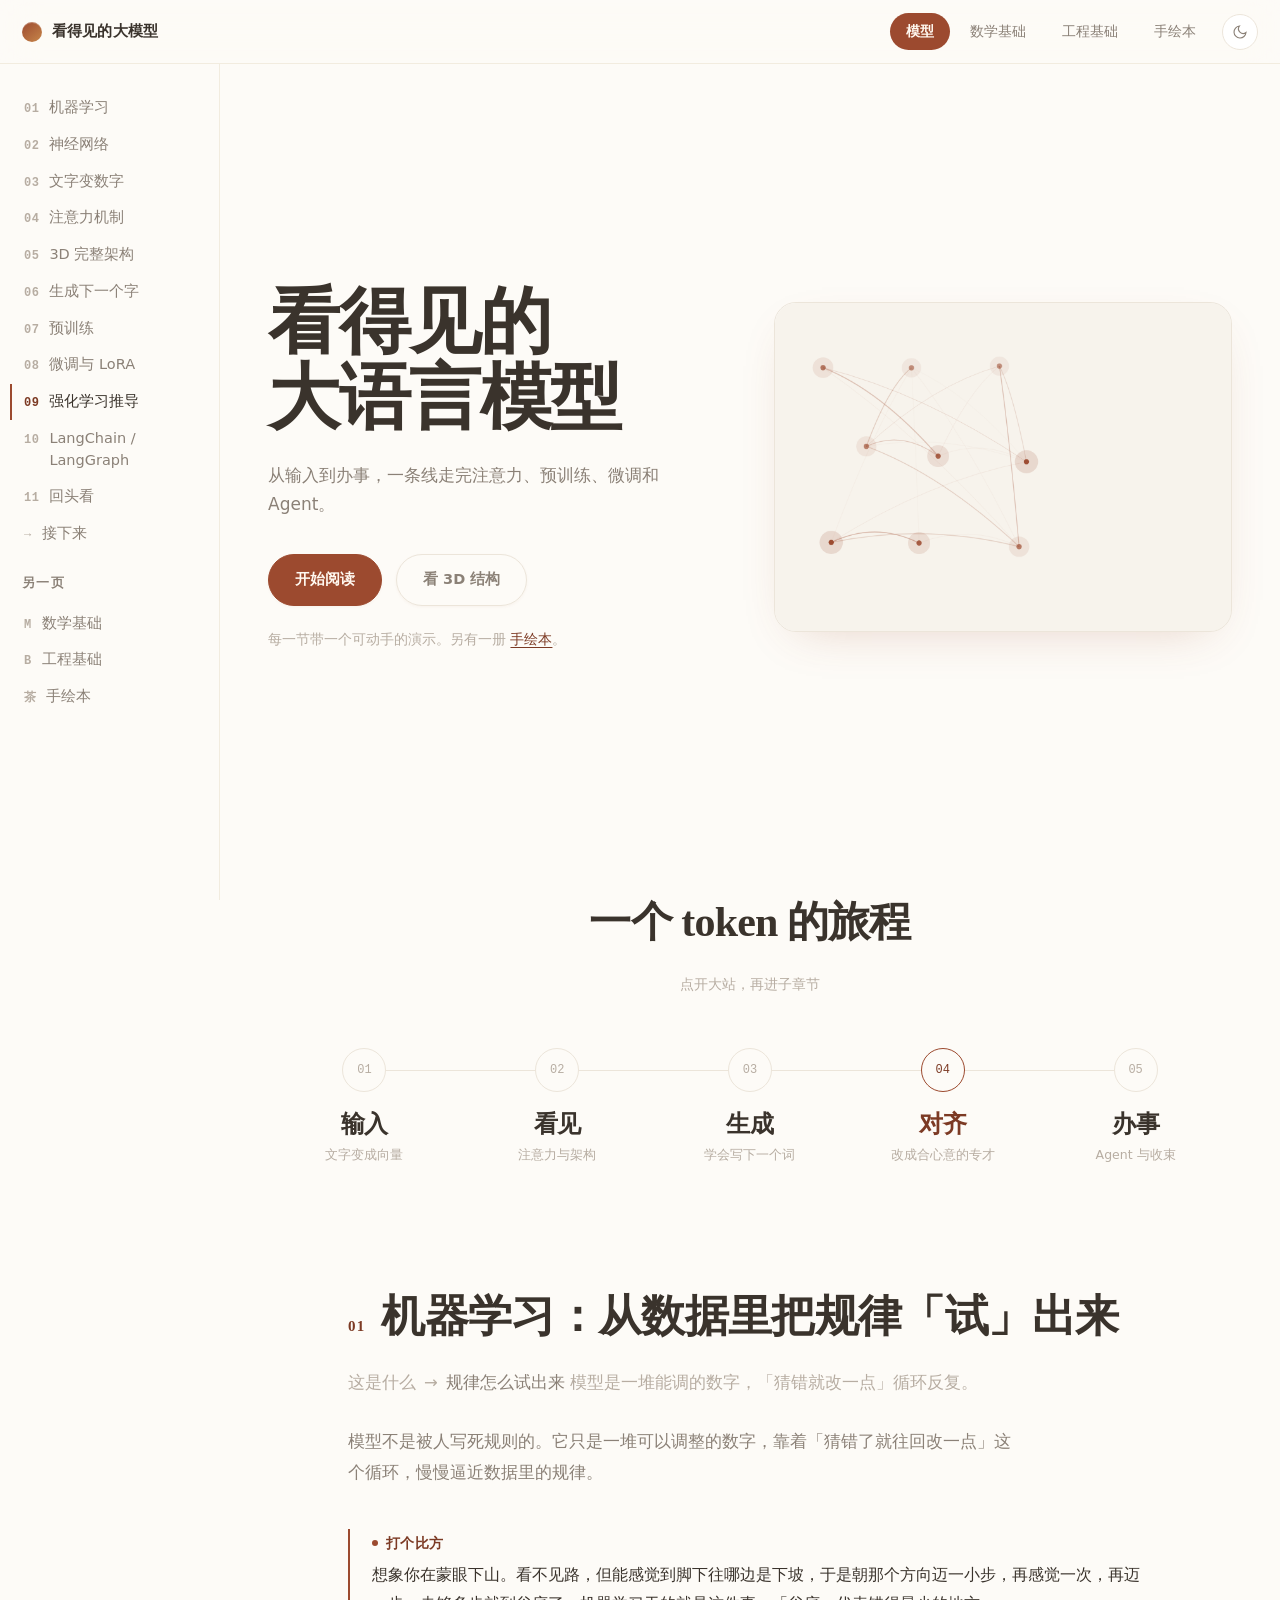
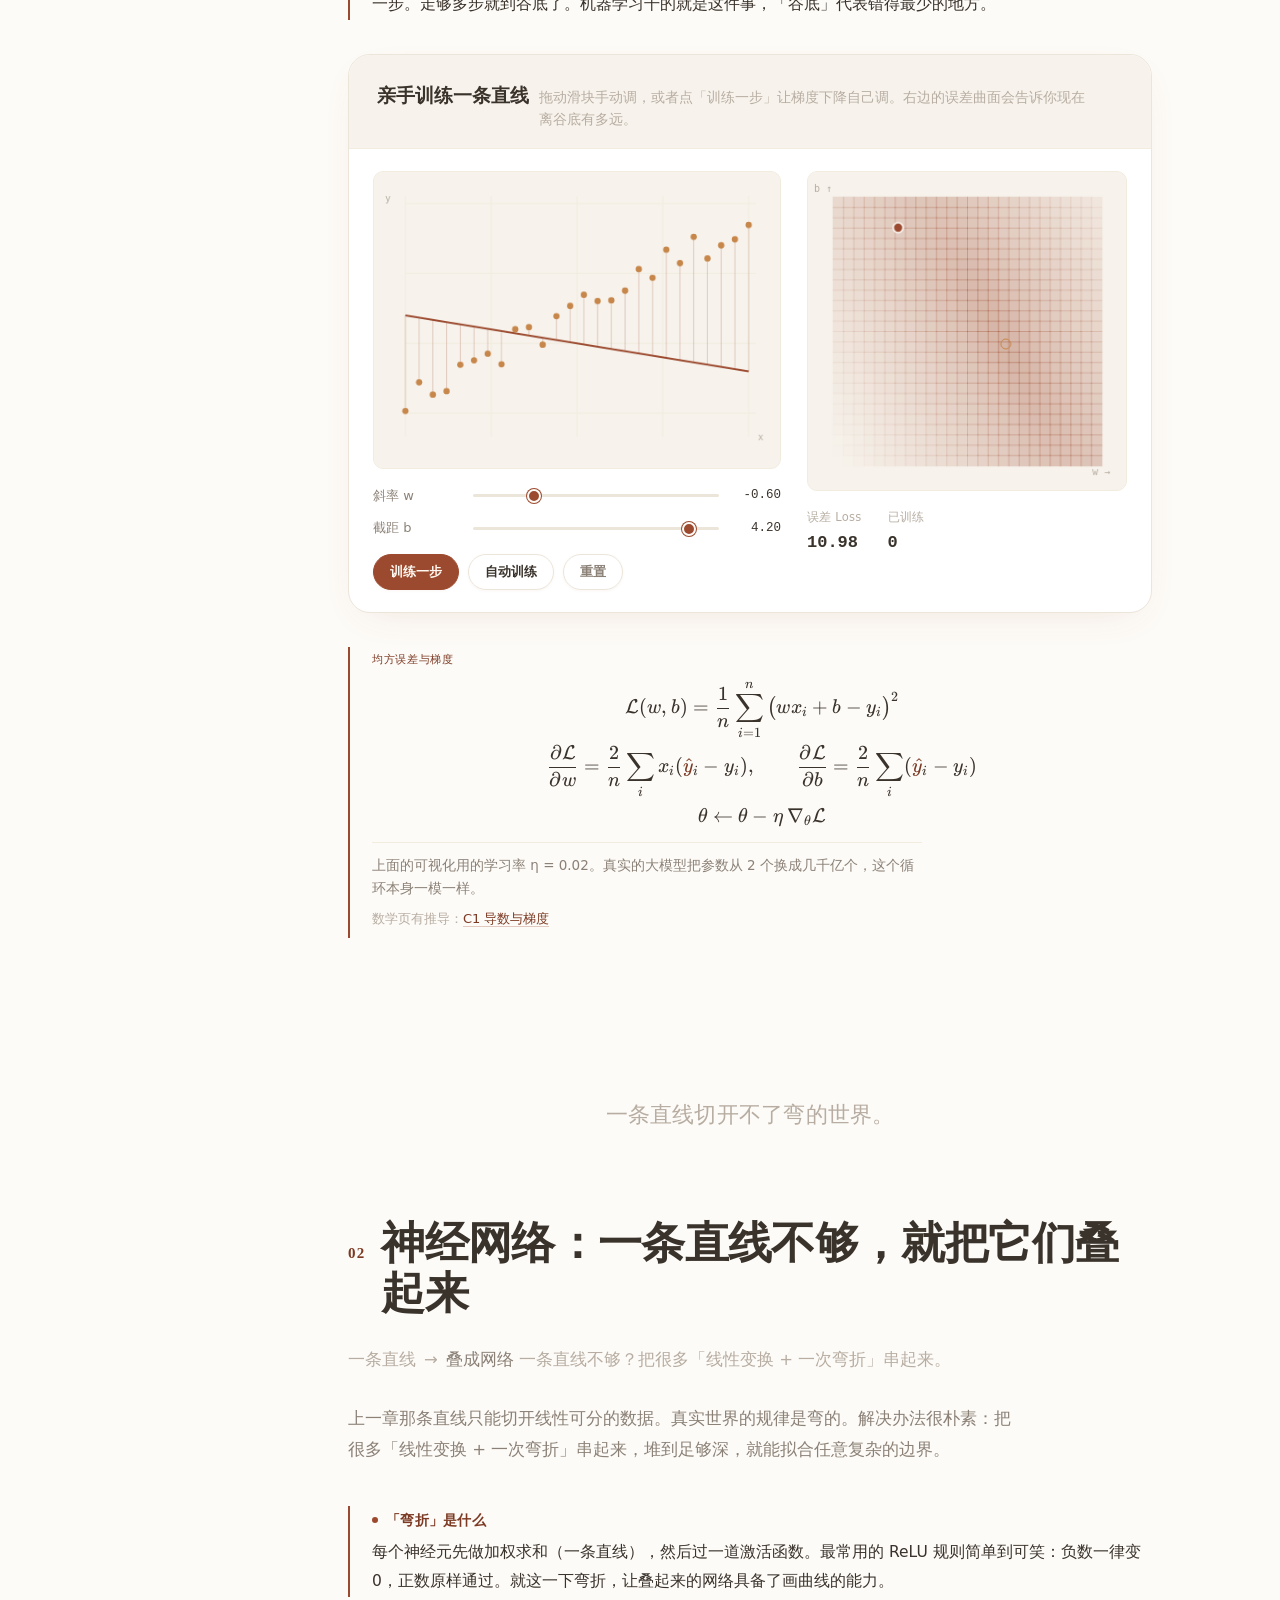
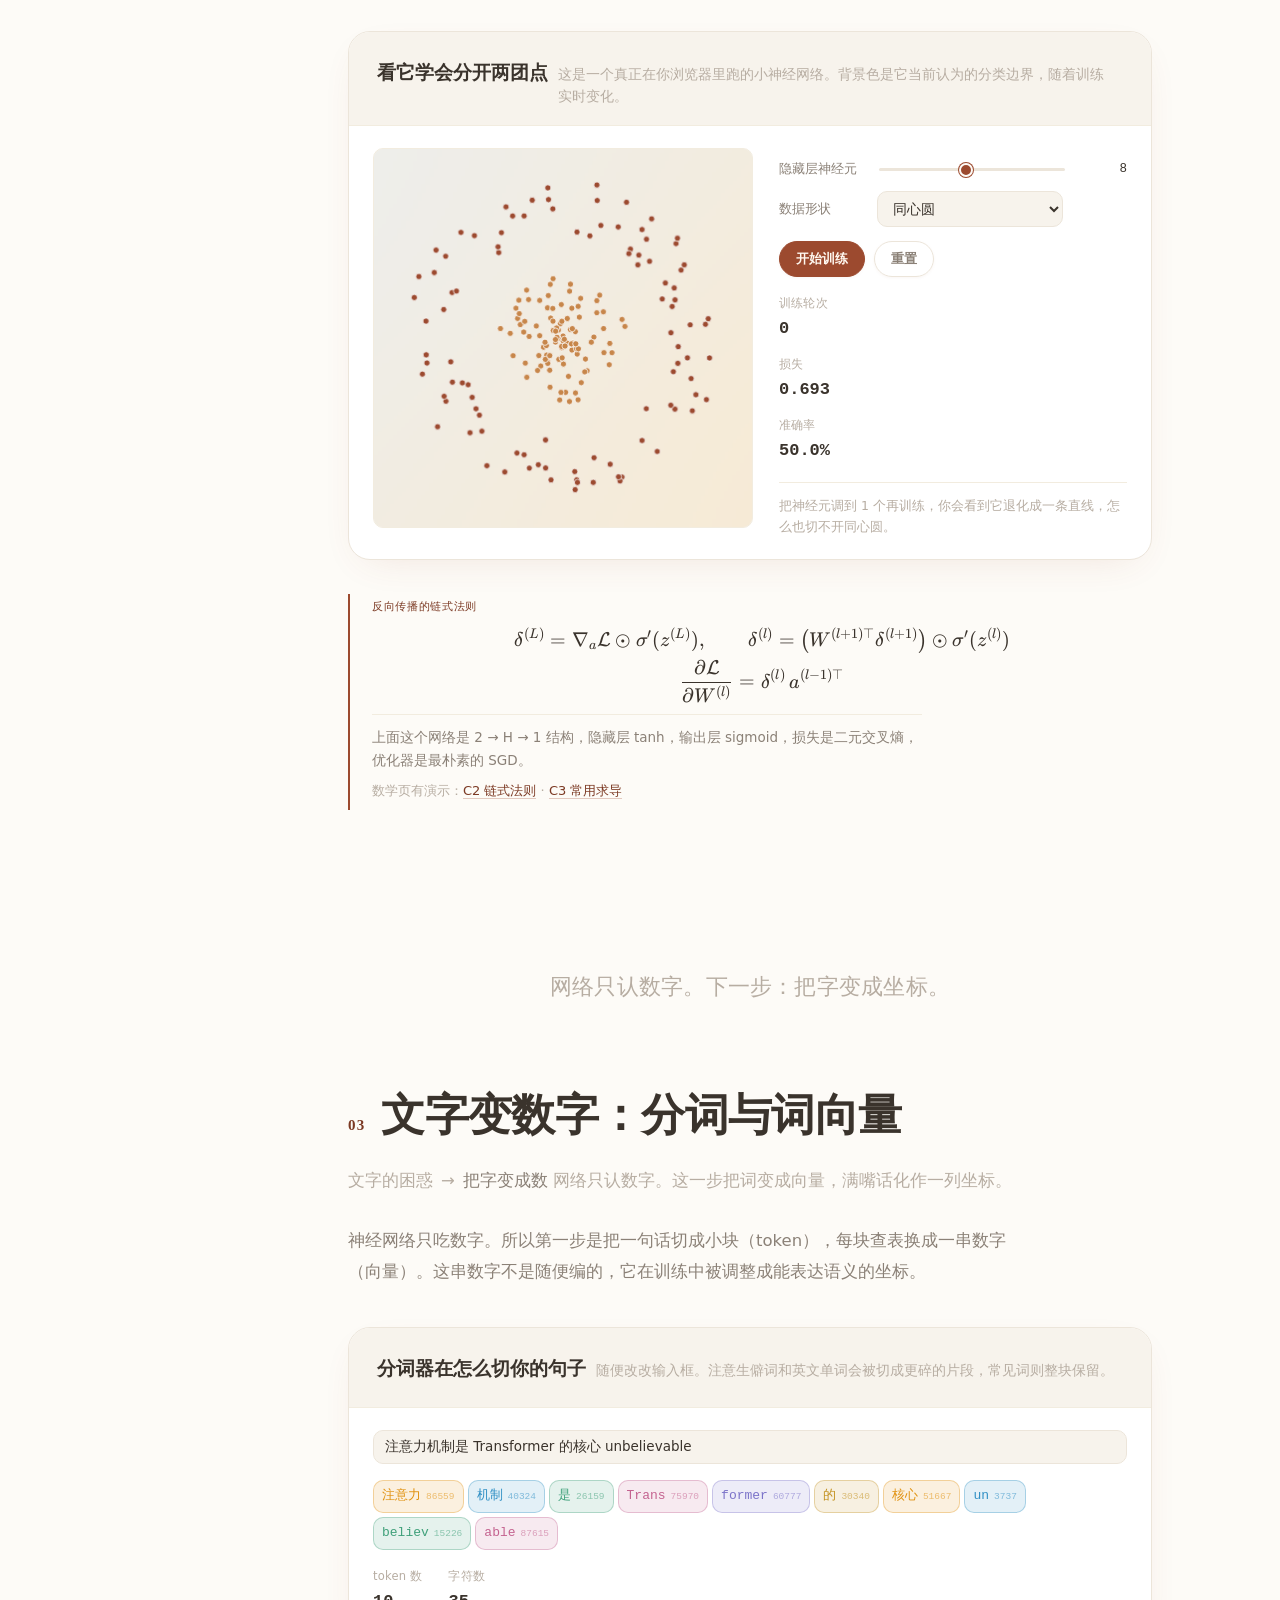
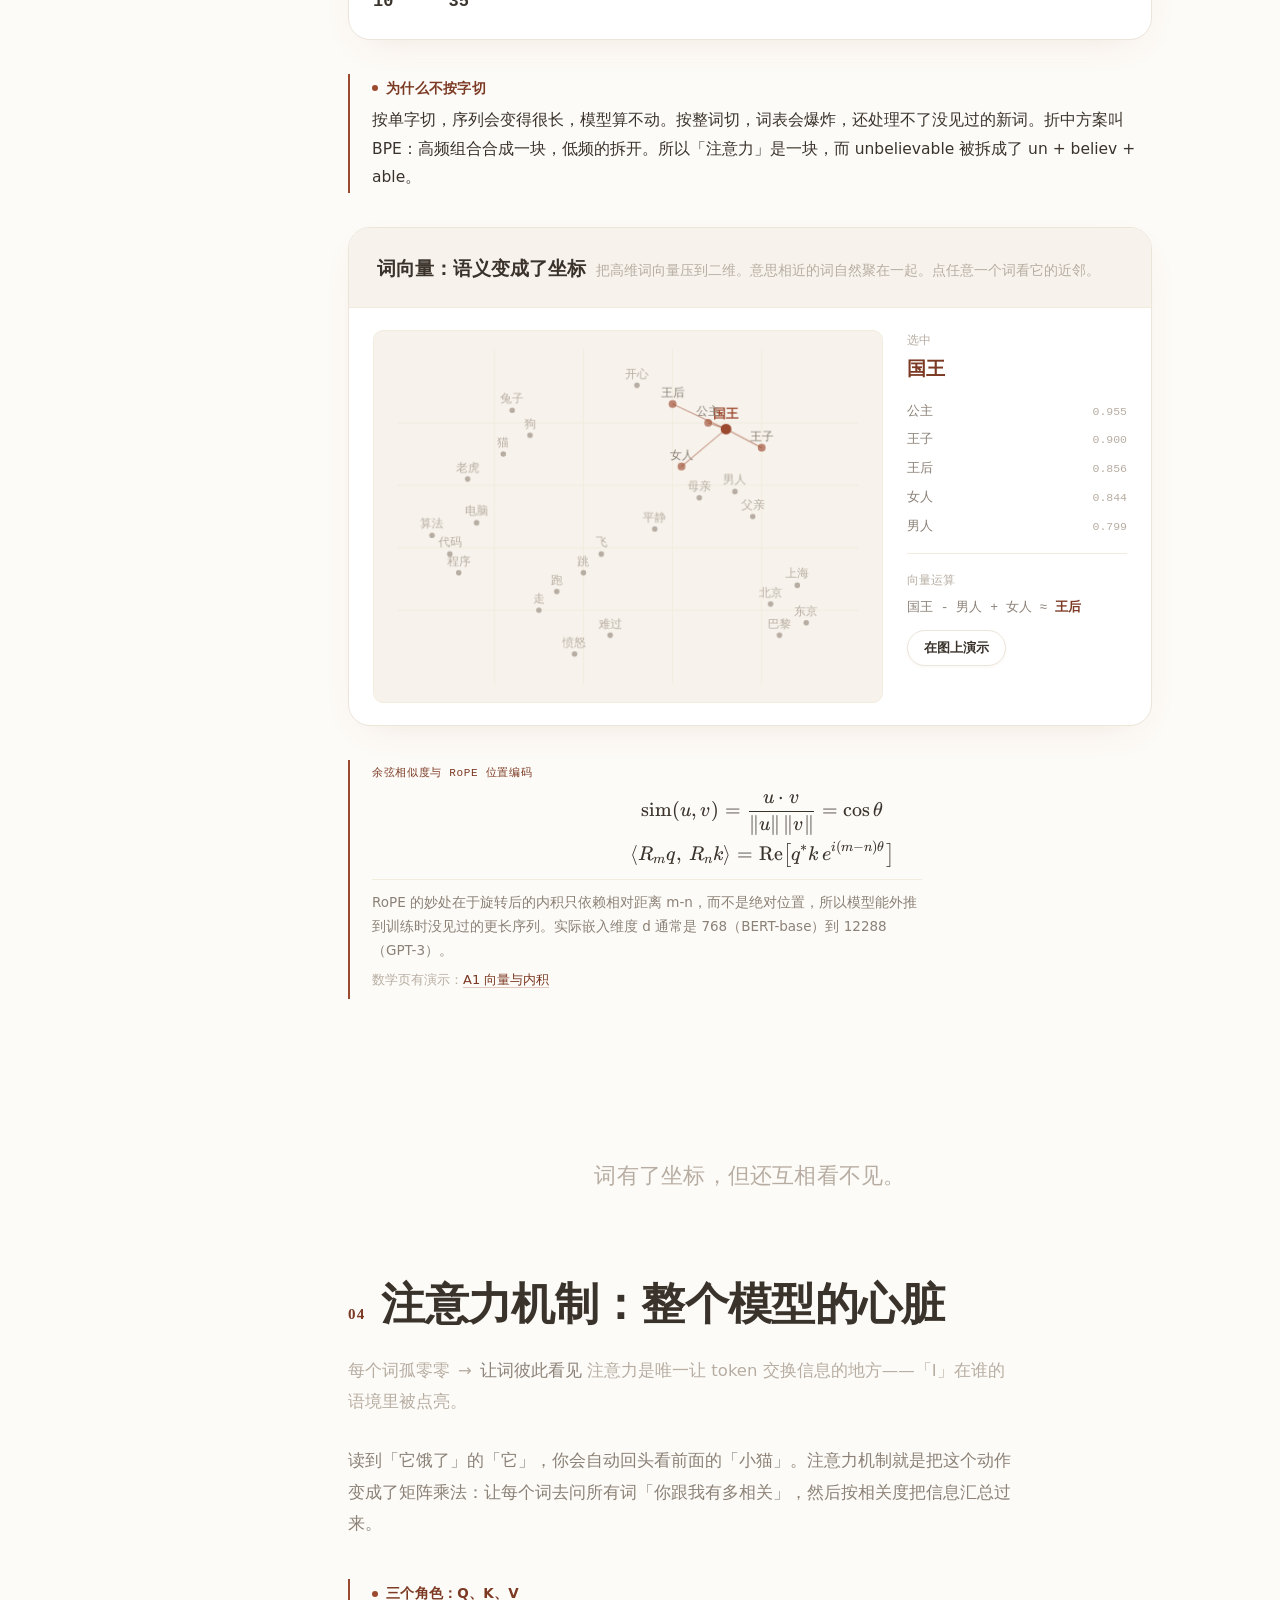
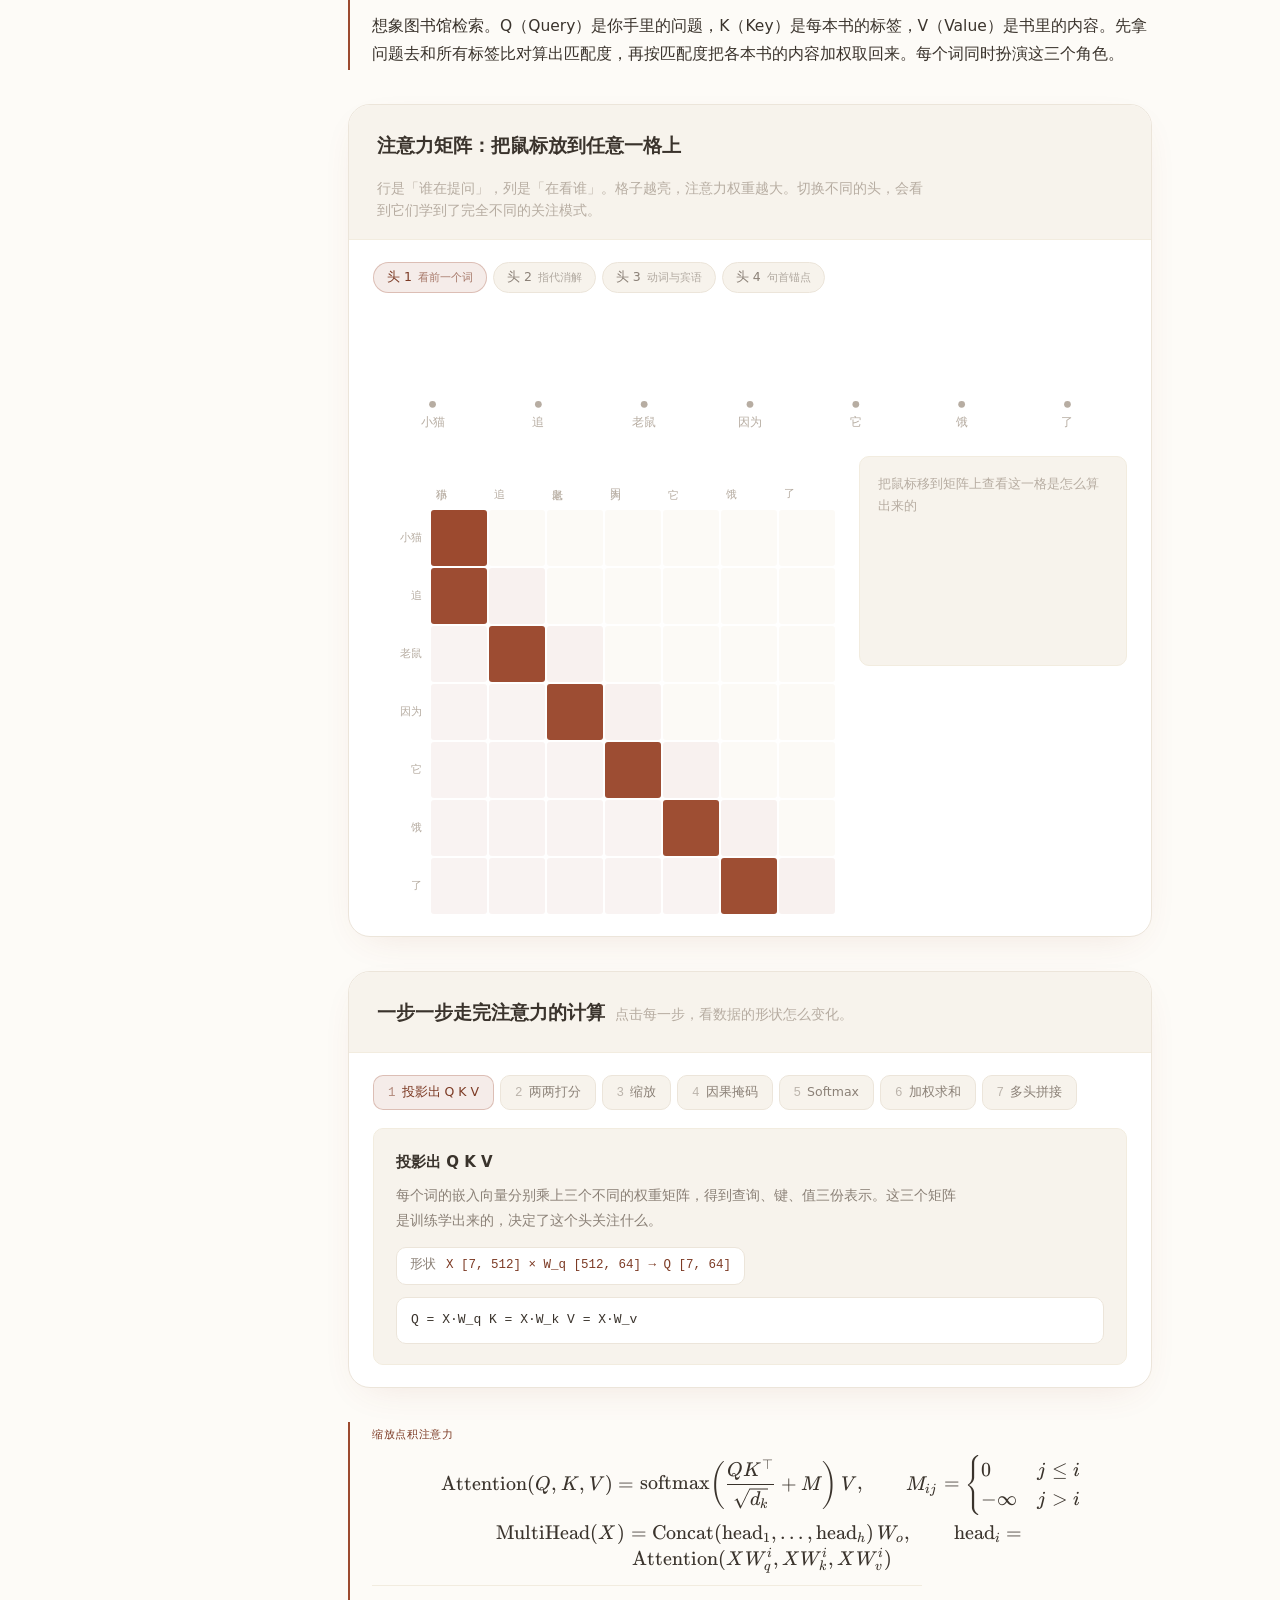
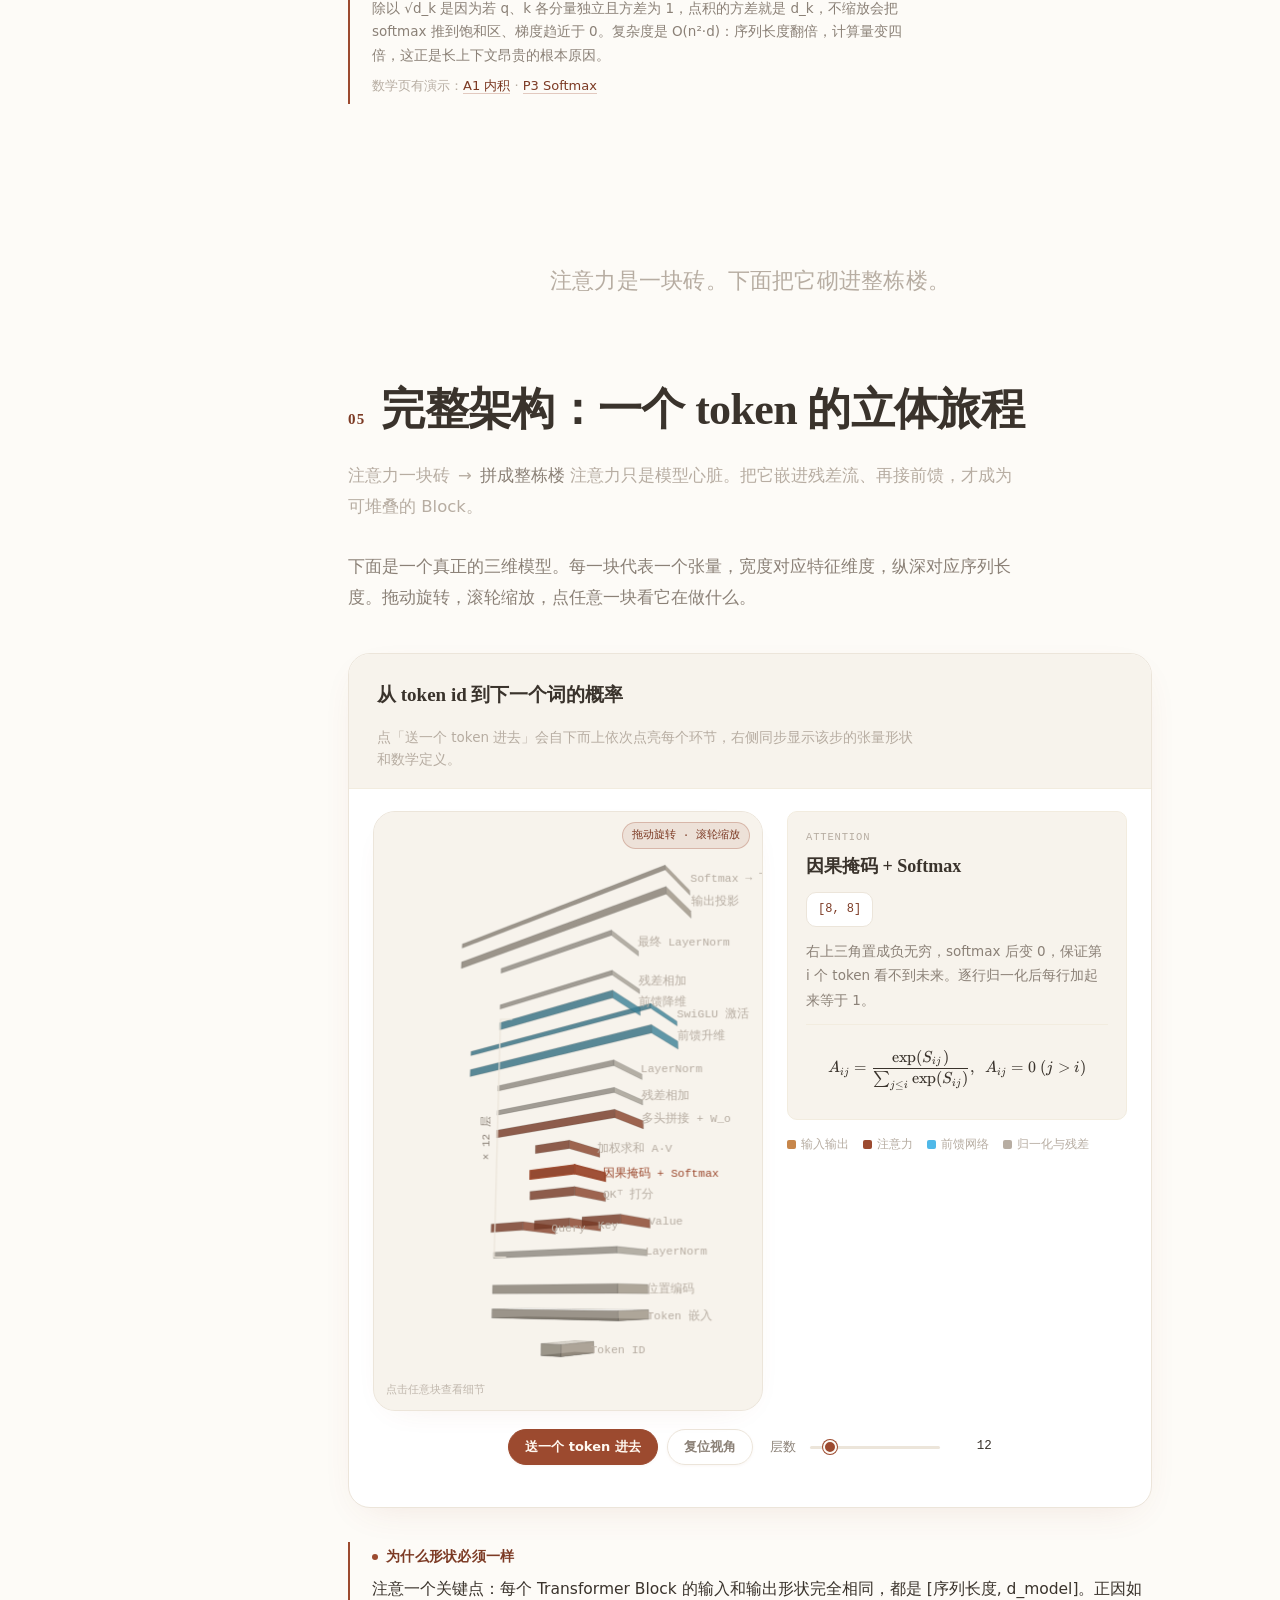
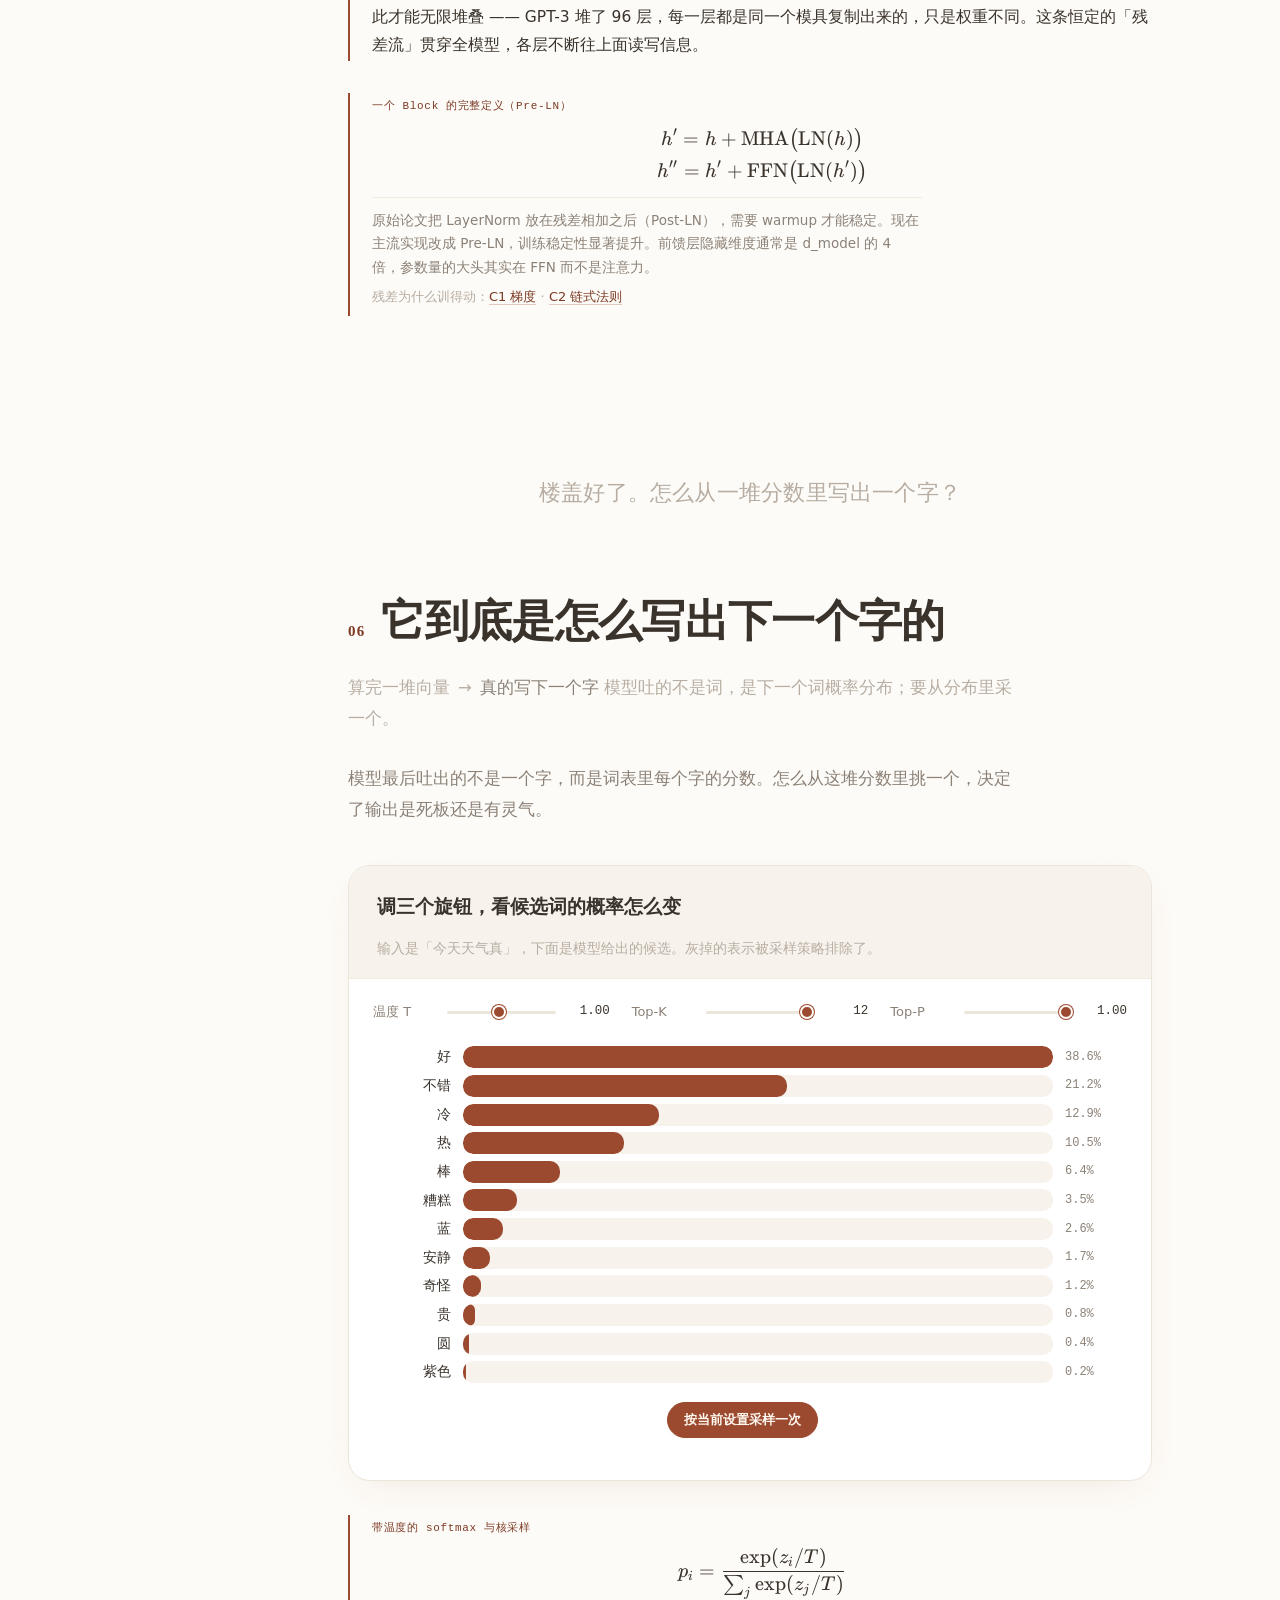
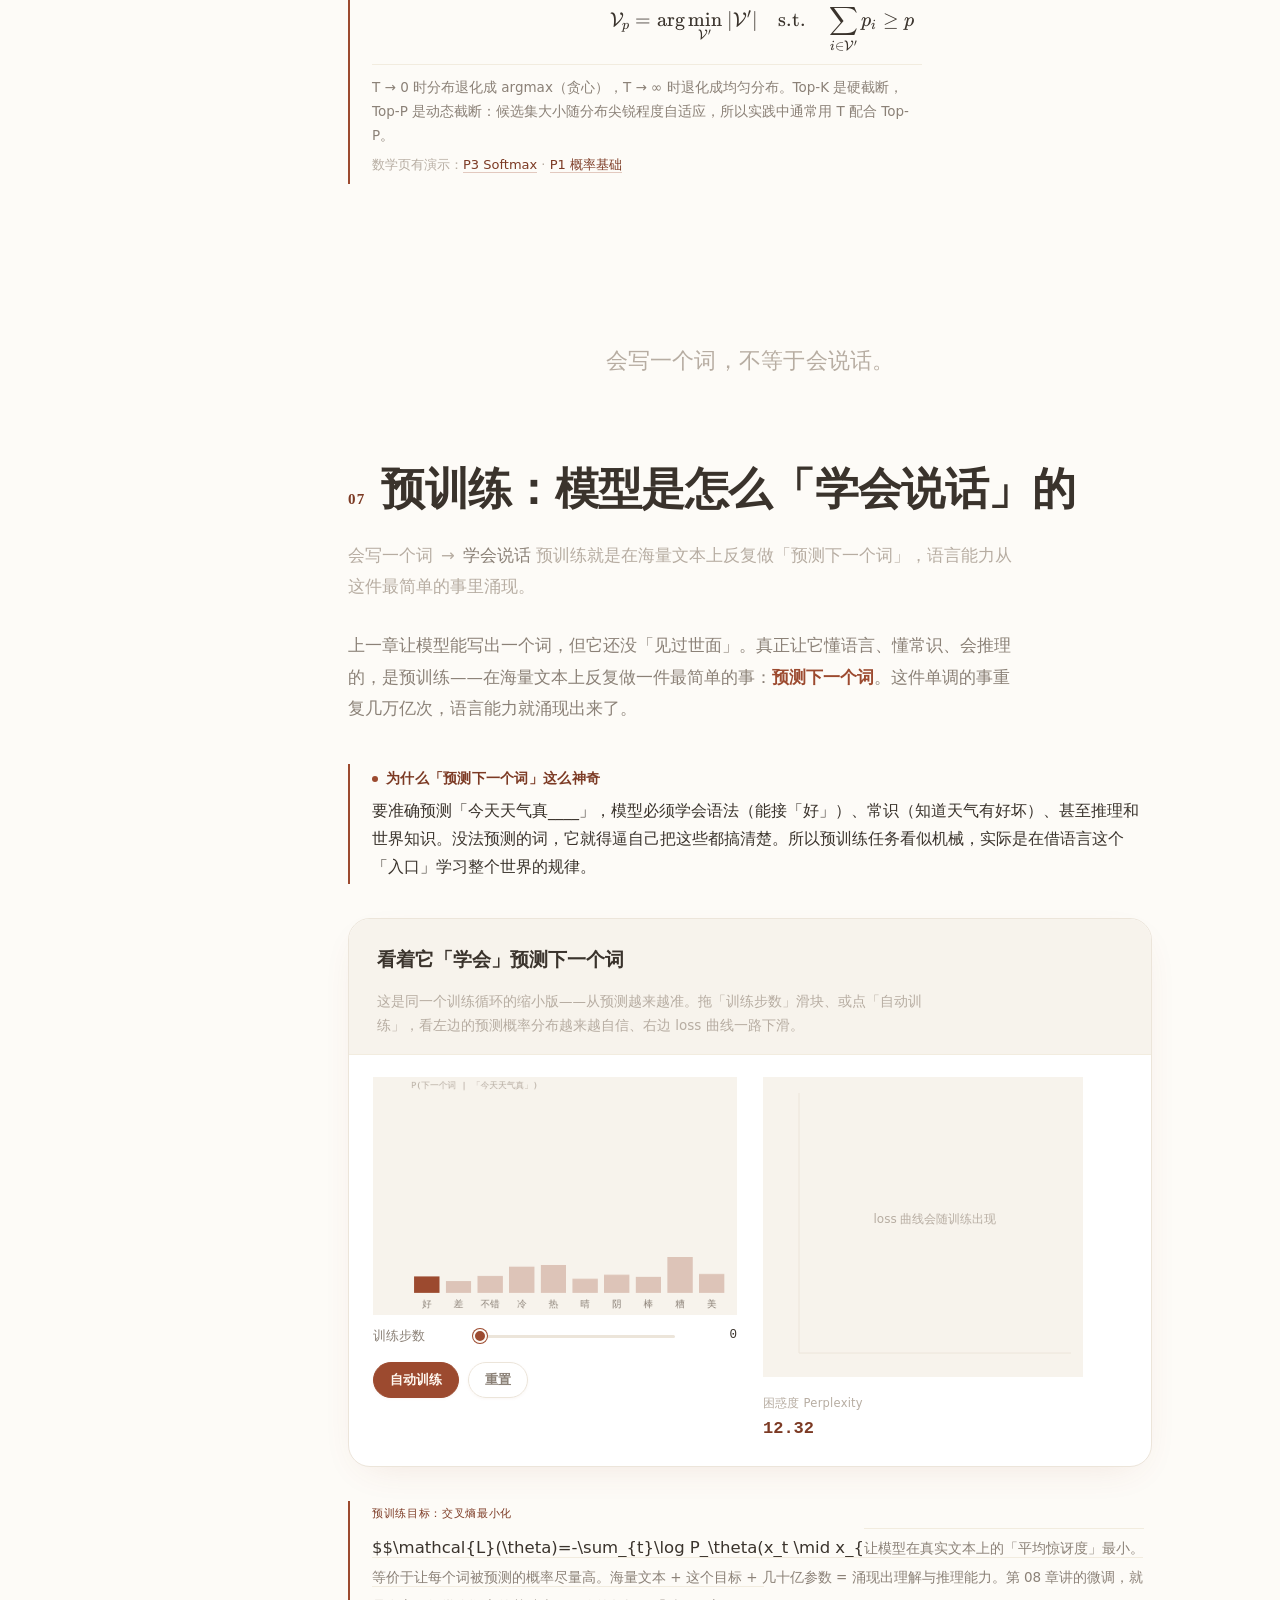
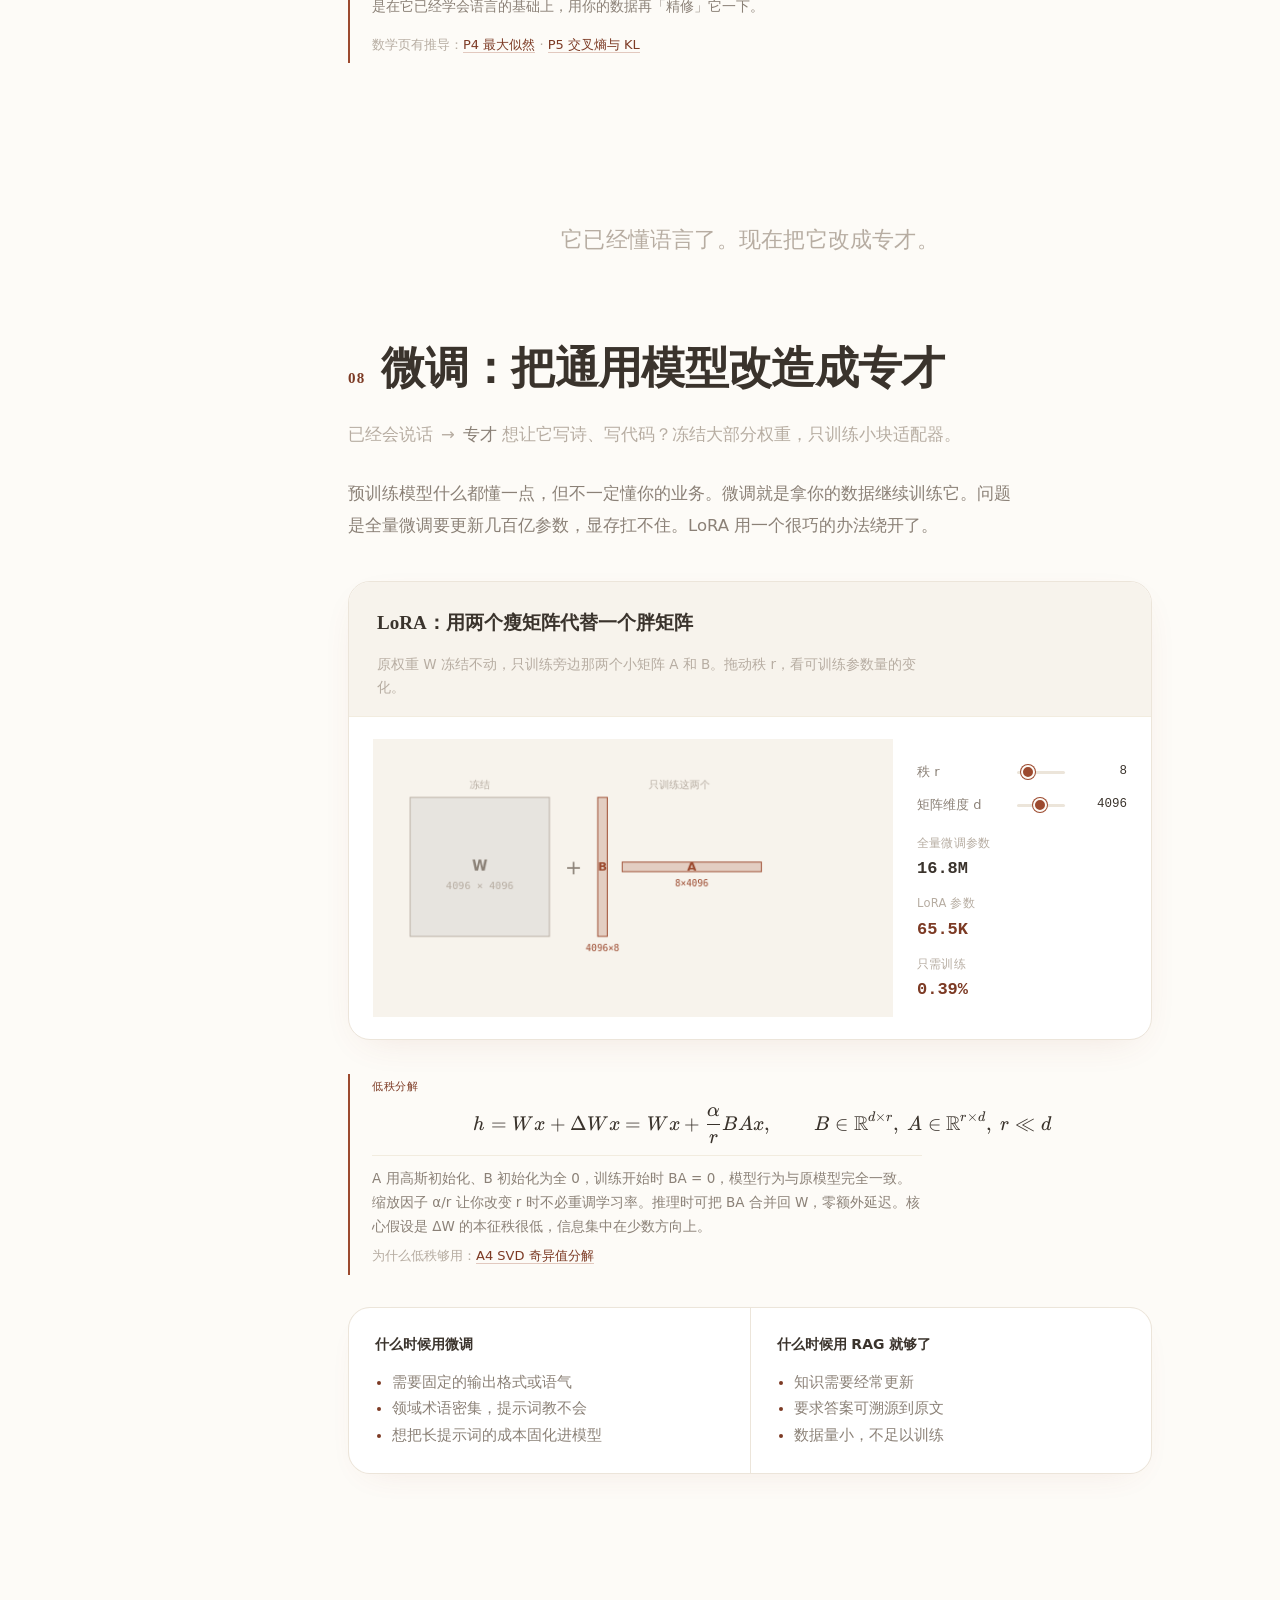
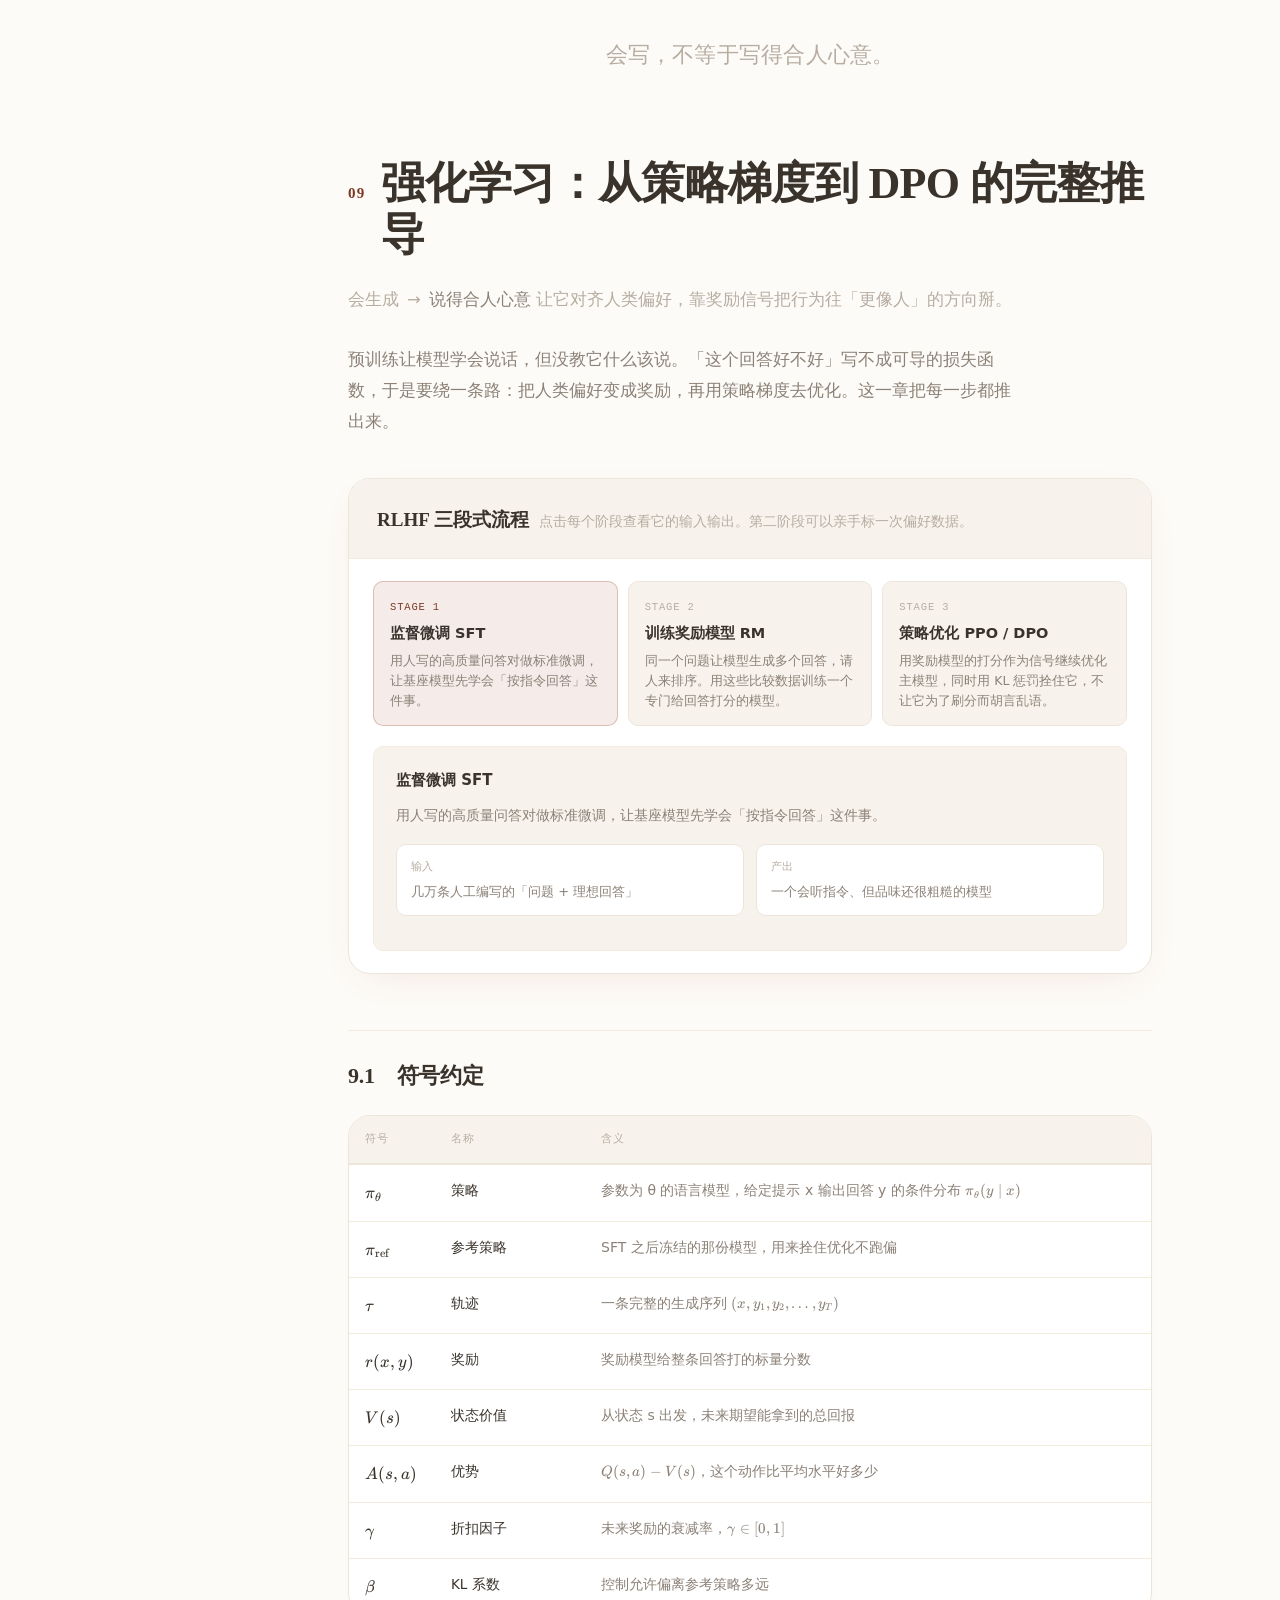
==== commit 3b408207: "Publish Transformer illustrated guide" ====
--- a/index.html
+++ b/index.html
@@ -9,13 +9,13 @@
 <script>
   (function () {
     var t = localStorage.getItem('theme');
-    // 默认浅色为主；只有用户明确选了 dark 才用深色
-    if (!t) t = 'light';
+    // 默认浅色为主；只有用户明确选了 dark 才用深色。遗留的 heytea 回落到 light。
+    if (t !== 'dark') t = 'light';
     document.documentElement.setAttribute('data-theme', t);
   })();
 </script>
 </head>
-<body>
+<body data-page="model">
 
 <header class="topbar">
   <a class="brand" href="#hero">
@@ -27,6 +27,7 @@
       <a class="pagelink is-on" href="index.html">模型</a>
       <a class="pagelink" href="math.html">数学基础</a>
       <a class="pagelink" href="basics.html">工程基础</a>
+      <a class="pagelink" href="heytea.html">手绘本</a>
     </nav>
     <button class="theme-btn" id="themeBtn" aria-label="切换深浅色">
       <svg class="i-moon" viewBox="0 0 24 24"><path d="M21 12.8A9 9 0 1 1 11.2 3a7 7 0 0 0 9.8 9.8z"/></svg>
@@ -55,6 +56,7 @@
   <ol class="rail-list">
     <li><a href="math.html"><b>M</b> 数学基础</a></li>
     <li><a href="basics.html"><b>B</b> 工程基础</a></li>
+    <li><a href="heytea.html"><b>茶</b> 手绘本</a></li>
   </ol>
 </aside>
 
@@ -68,7 +70,7 @@
       <a class="btn btn-primary" href="#ch1">开始阅读</a>
       <a class="btn btn-ghost" href="#ch5">看 3D 结构</a>
     </div>
-    <p class="hero-quiet">每一节带一个可动手的演示。</p>
+    <p class="hero-quiet">每一节带一个可动手的演示。另有一册 <a href="heytea.html">手绘本</a>。</p>
   </div>
   <div class="hero-viz">
     <canvas id="heroCanvas" width="720" height="520" aria-label="注意力权重流动示意"></canvas>
--- a/style.css
+++ b/style.css
@@ -209,9 +209,18 @@
   box-shadow: 0 16px 48px -24px rgba(156, 74, 47, .28);
 }
 .hero-viz canvas { width: 100%; height: 100%; display: block; }
+.hero-glyphs {
+  display: grid; place-items: center; height: 100%;
+  font-size: 48px; color: var(--accent); font-family: var(--mono);
+}
+
 .hero-quiet {
   margin: 22px 0 0;
   font-size: 14px; color: var(--faint); line-height: 1.6;
+}
+.hero-quiet a {
+  color: var(--accent-ink);
+  text-underline-offset: 3px;
 }
 
 /* ============================================================
@@ -1035,9 +1044,6 @@
   .journey-hub { text-align: left; padding: 0; }
   .journey-stop { align-items: flex-start; }
   .ch-air, .next { padding-left: 20px; padding-right: 20px; }
-  .tree, .join-wrap, .grid2, .compare-3, .bc-row { grid-template-columns: 1fr; }
-  .perm { grid-template-columns: 1fr; }
-  .loop-task { grid-template-columns: 64px 1fr 64px; }
 }
 @media (max-width: 560px) {
   .hero h1 { font-size: 36px; }
@@ -1047,6 +1053,8 @@
 /* ============================================================
    BASICS PAGE
    ============================================================ */
+/* basics page extras — also appended into style.css by _patch.py */
+
 .ch pre, .demo pre {
   font-family: var(--mono);
   font-size: 13px;
@@ -1197,4 +1205,10 @@
 
 .symtable.wide th:first-child, .symtable.wide td:first-child { width: auto; }
 .symtable.wide th:nth-child(2), .symtable.wide td:nth-child(2) { width: auto; }
-.symtable.wide td:first-child { font-family: var(--mono); font-size: 13.5px; color: var(--accent-ink); }+.symtable.wide td:first-child { font-family: var(--mono); font-size: 13.5px; color: var(--accent-ink); }
+
+@media (max-width: 900px) {
+  .tree, .join-wrap, .grid2, .compare-3, .bc-row { grid-template-columns: 1fr; }
+  .perm { grid-template-columns: 1fr; }
+  .loop-task { grid-template-columns: 64px 1fr 64px; }
+}
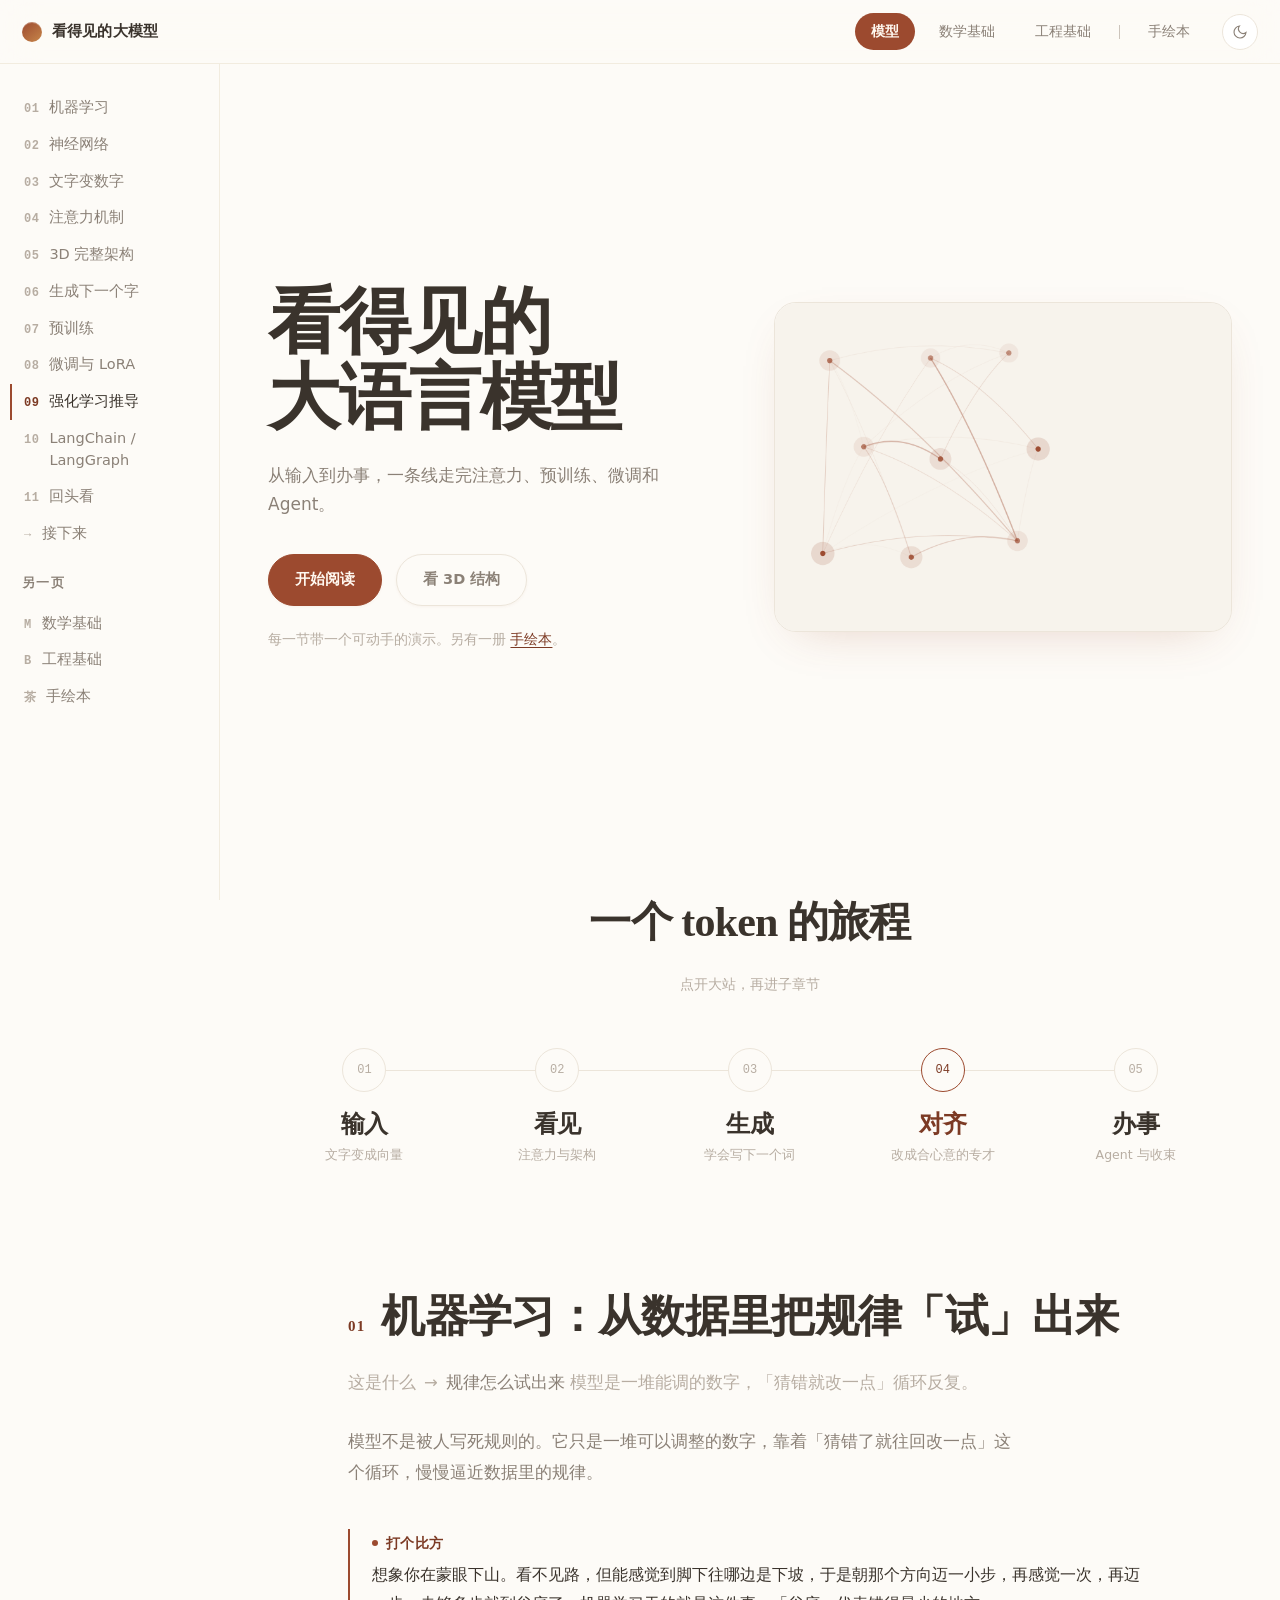
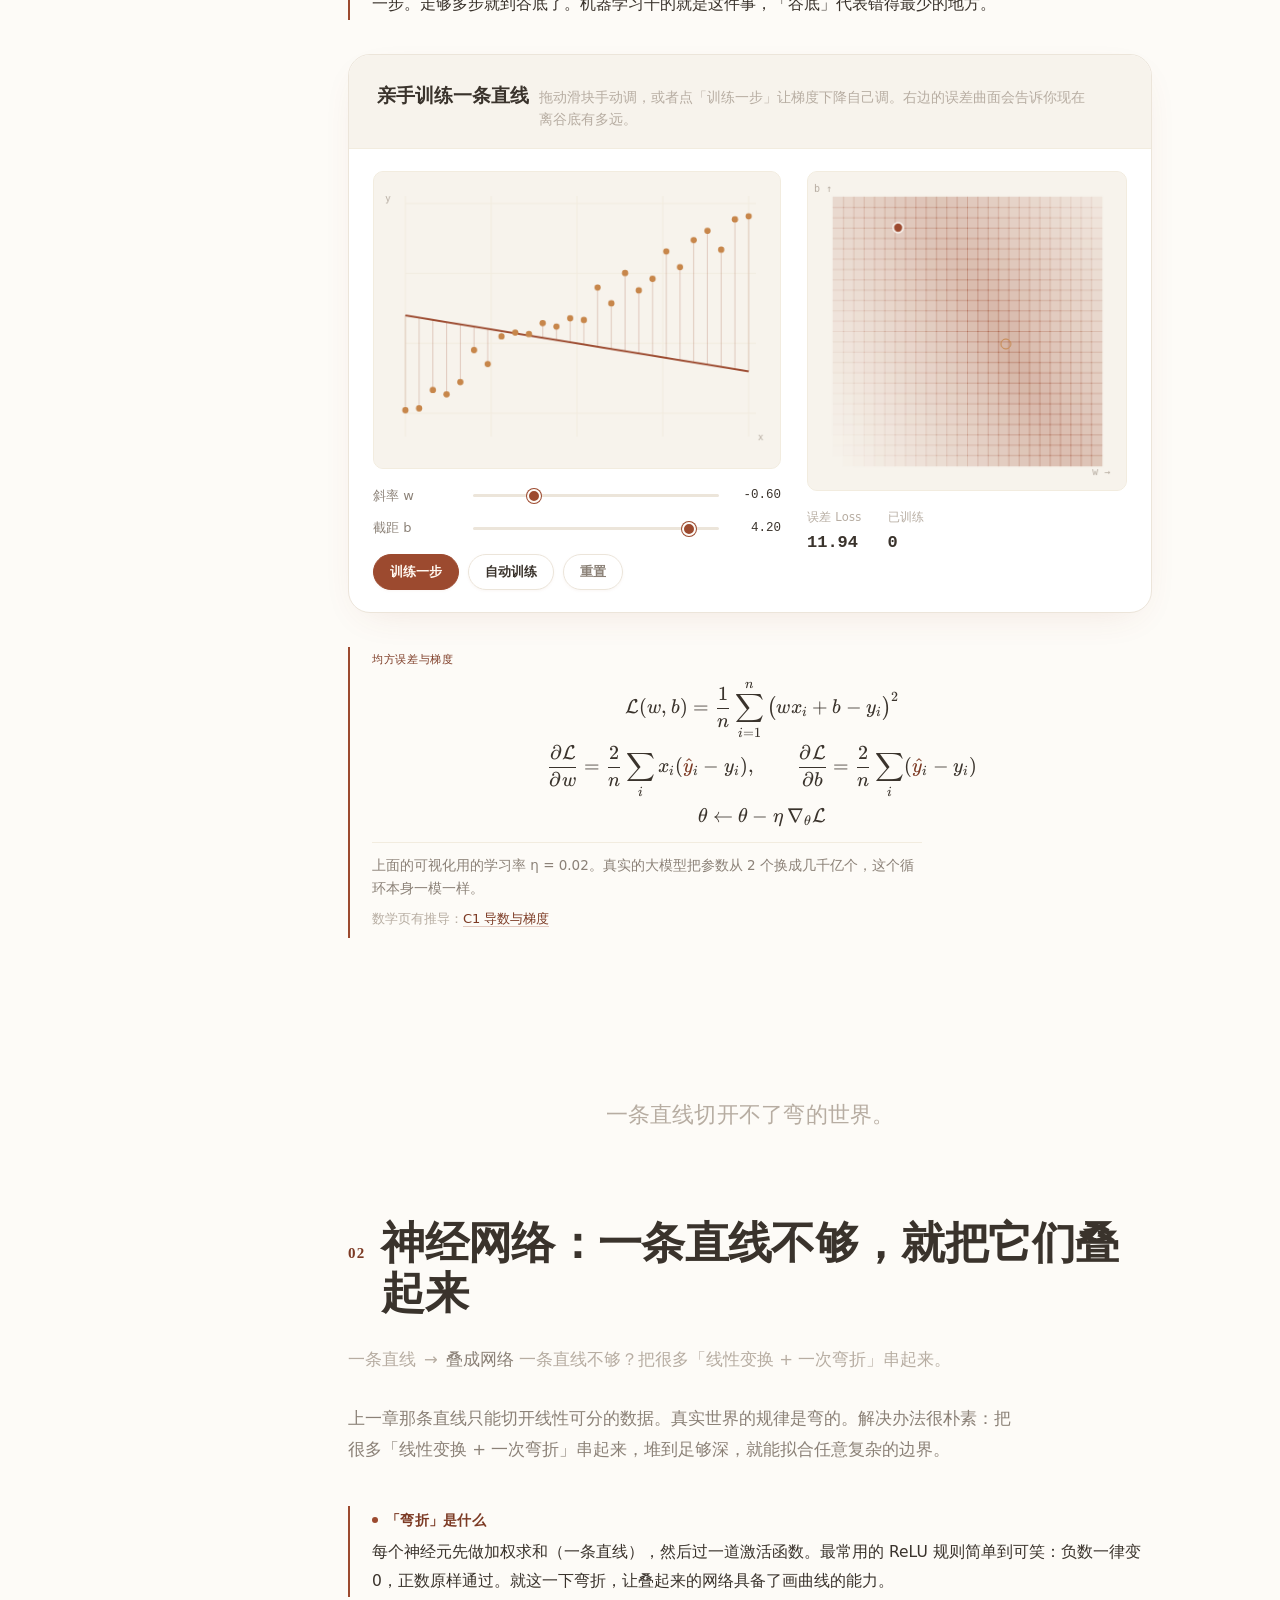
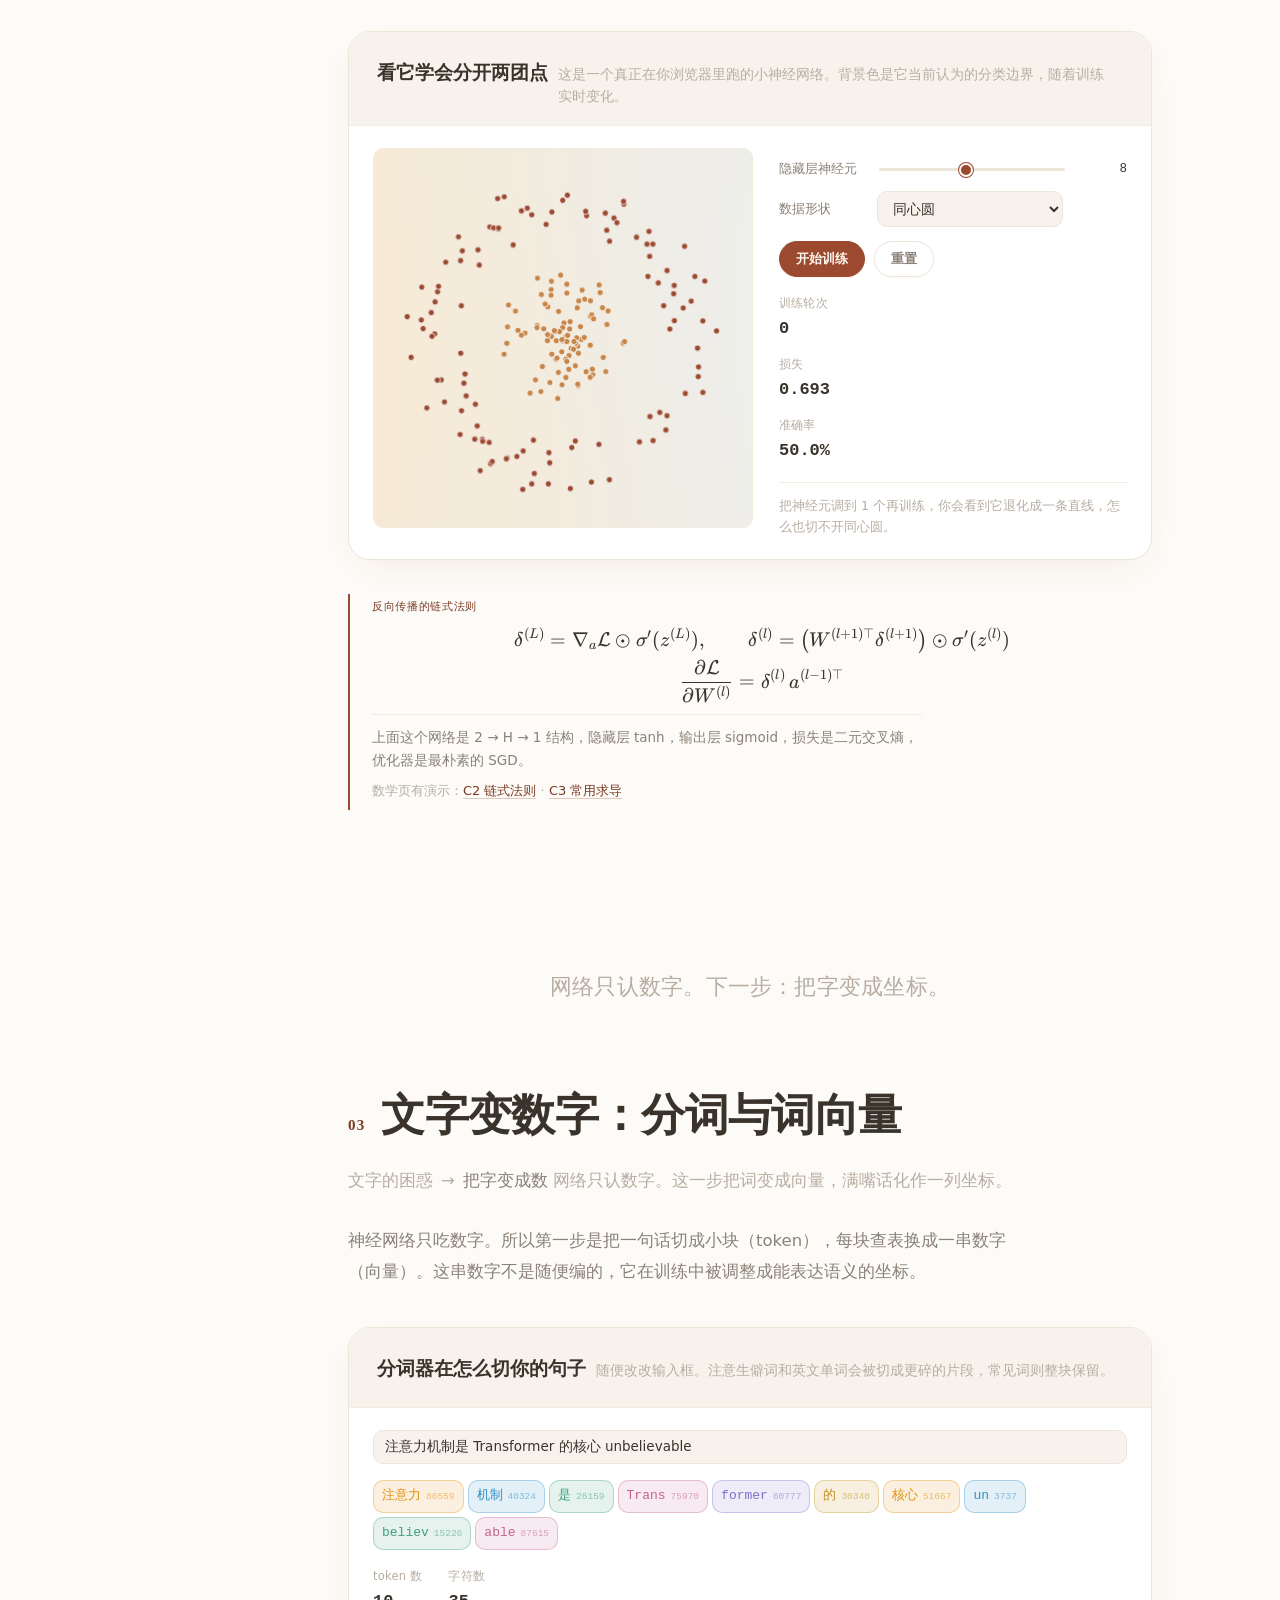
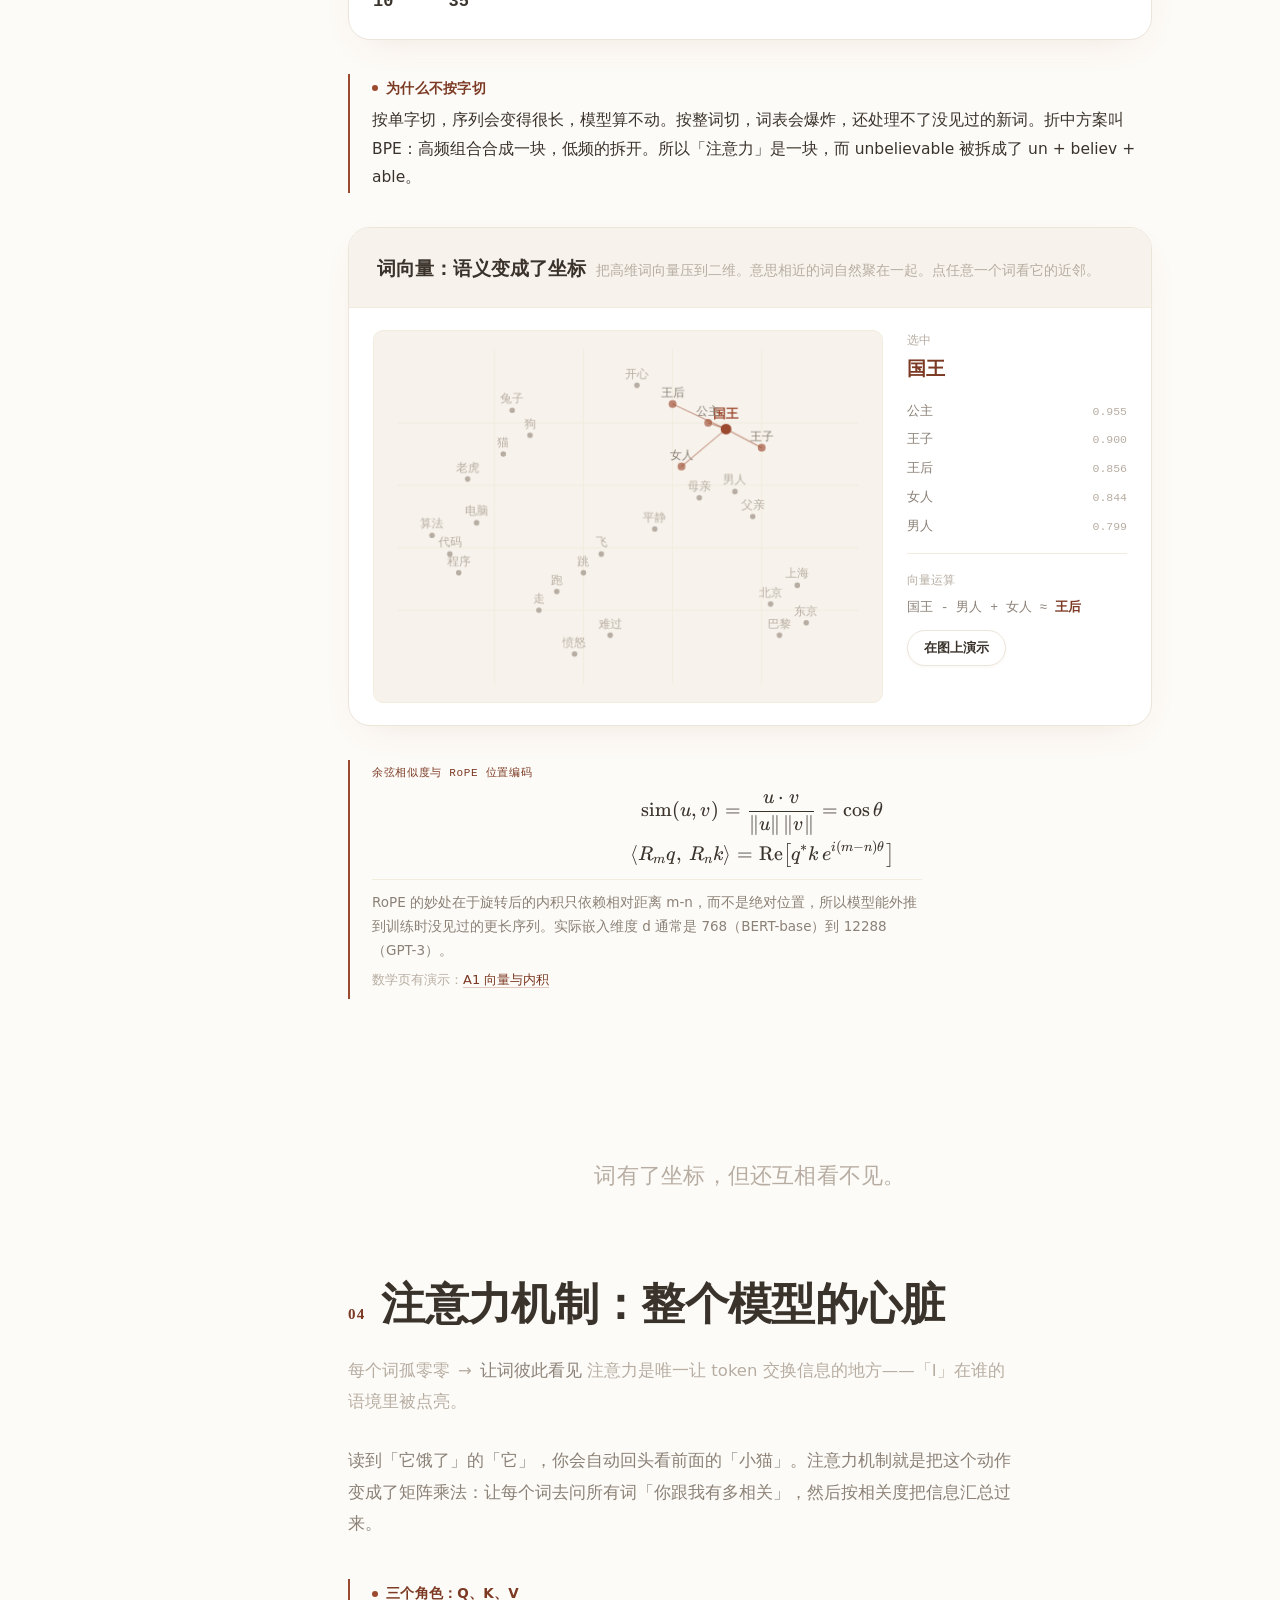
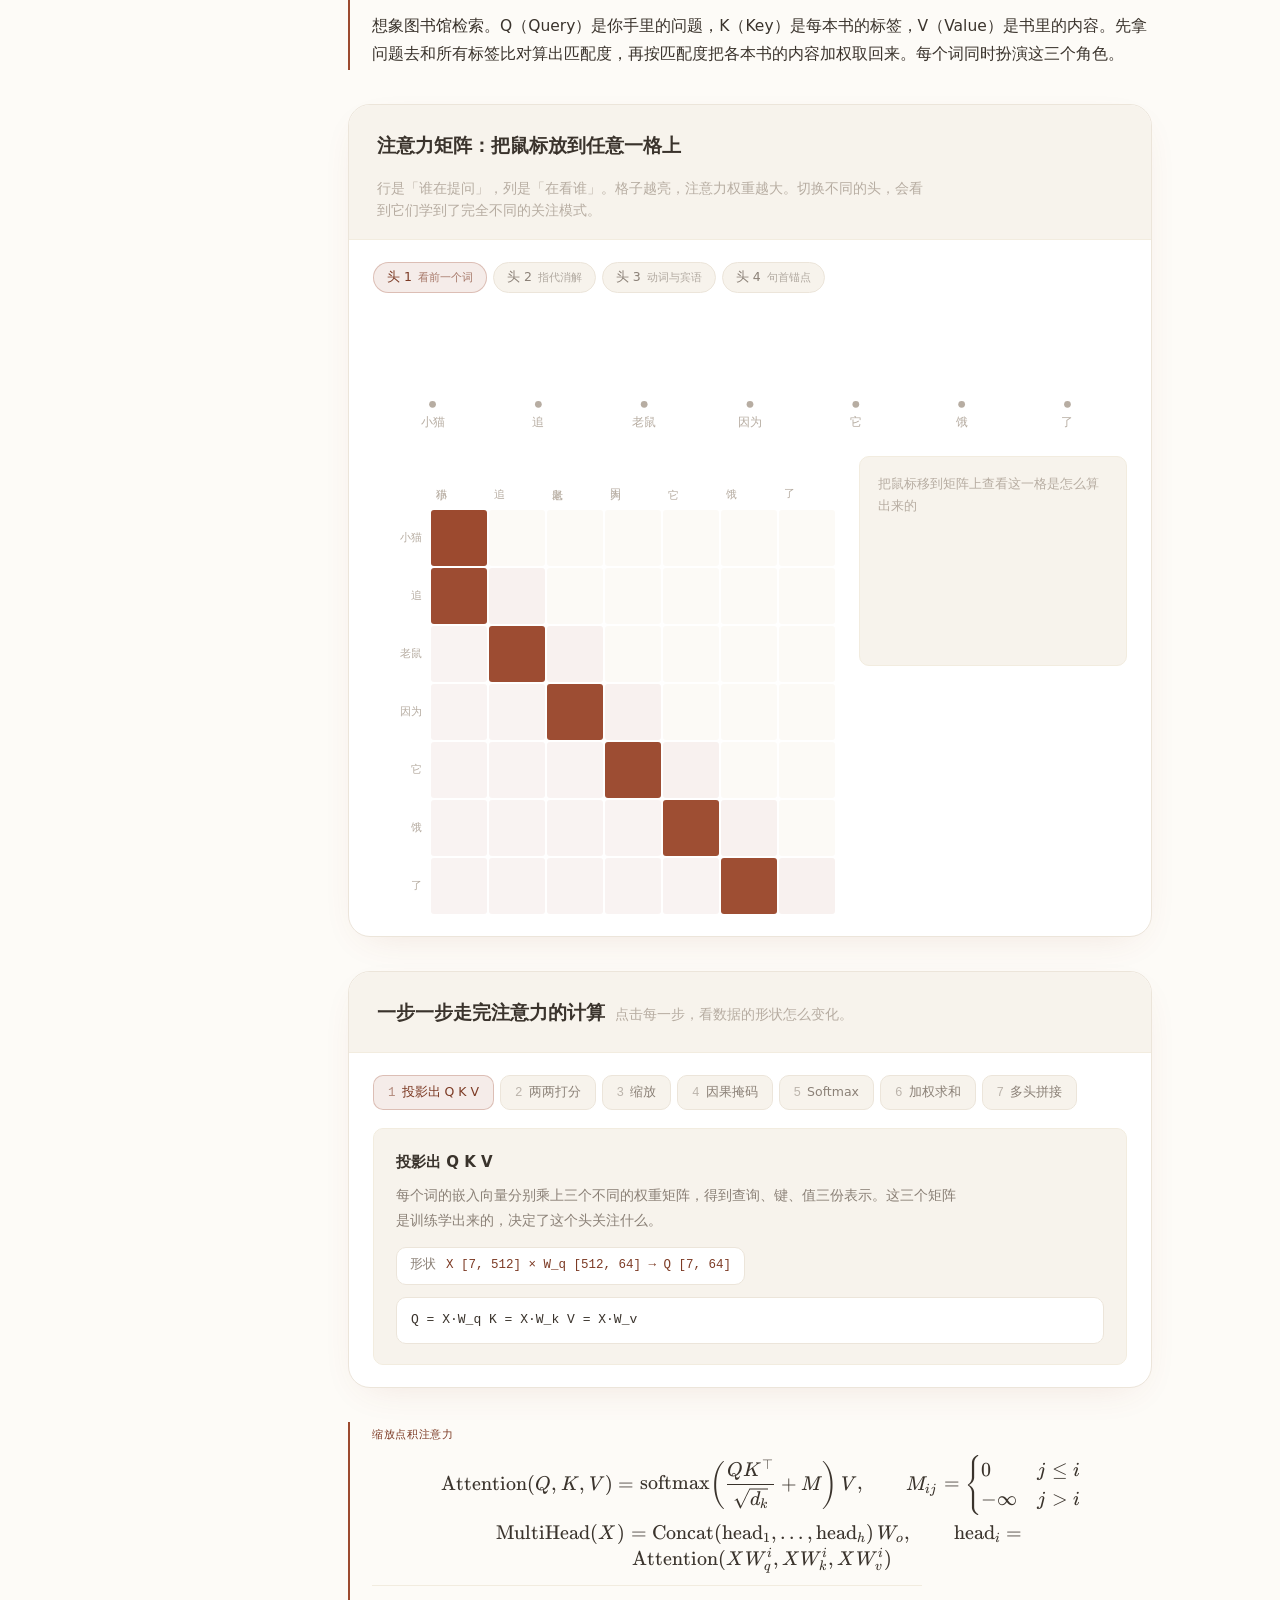
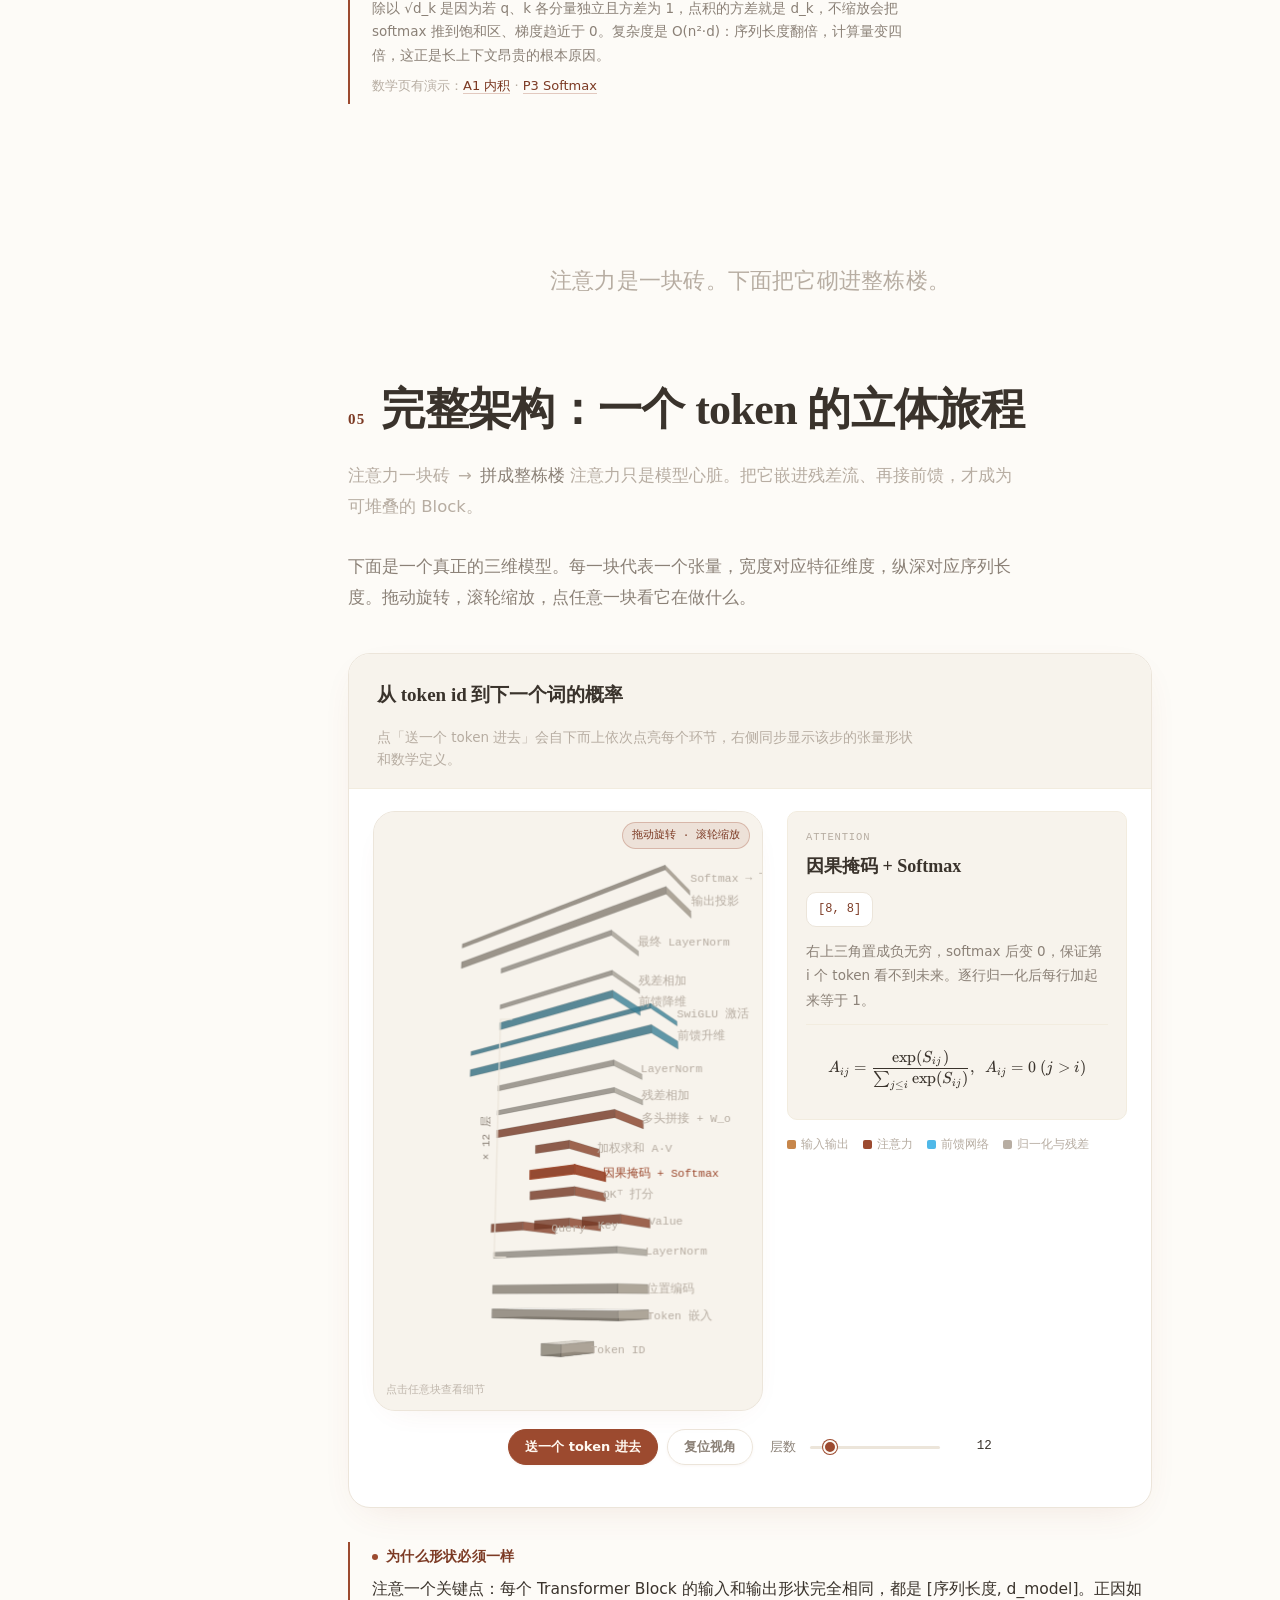
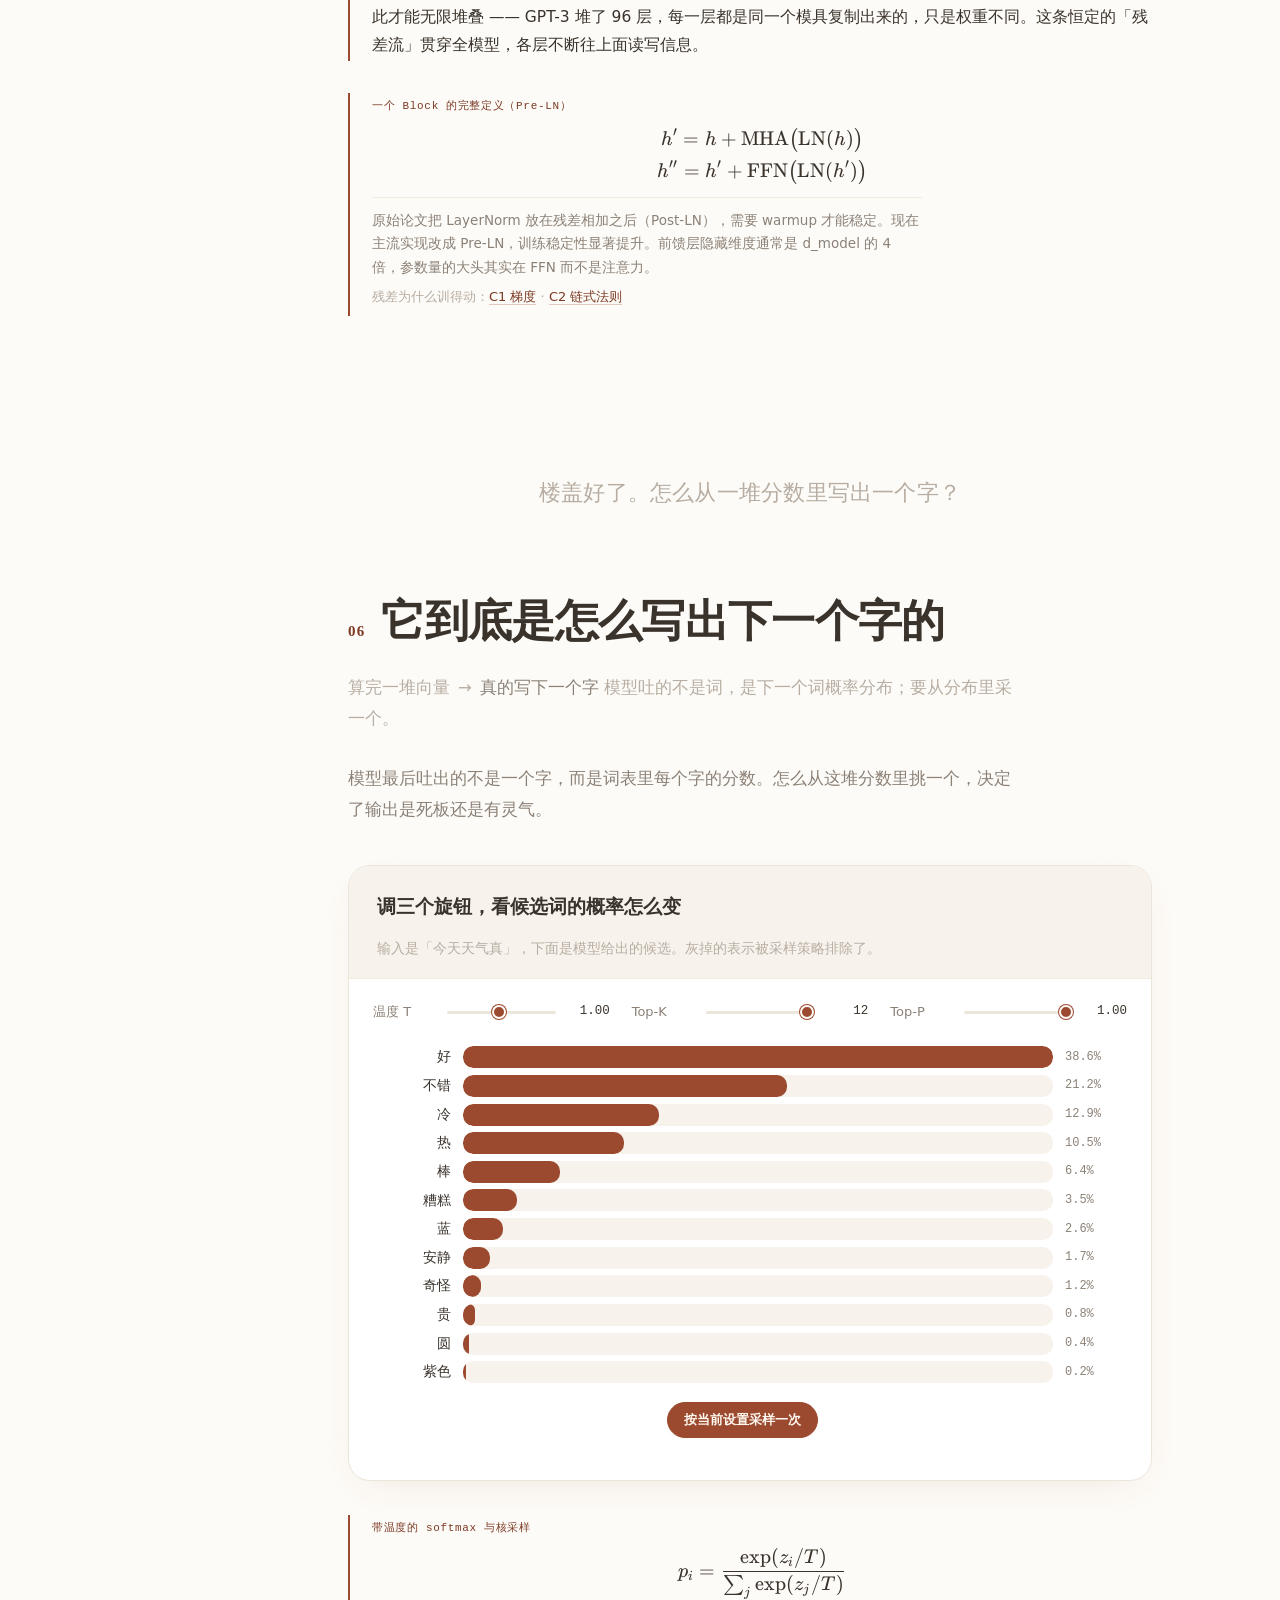
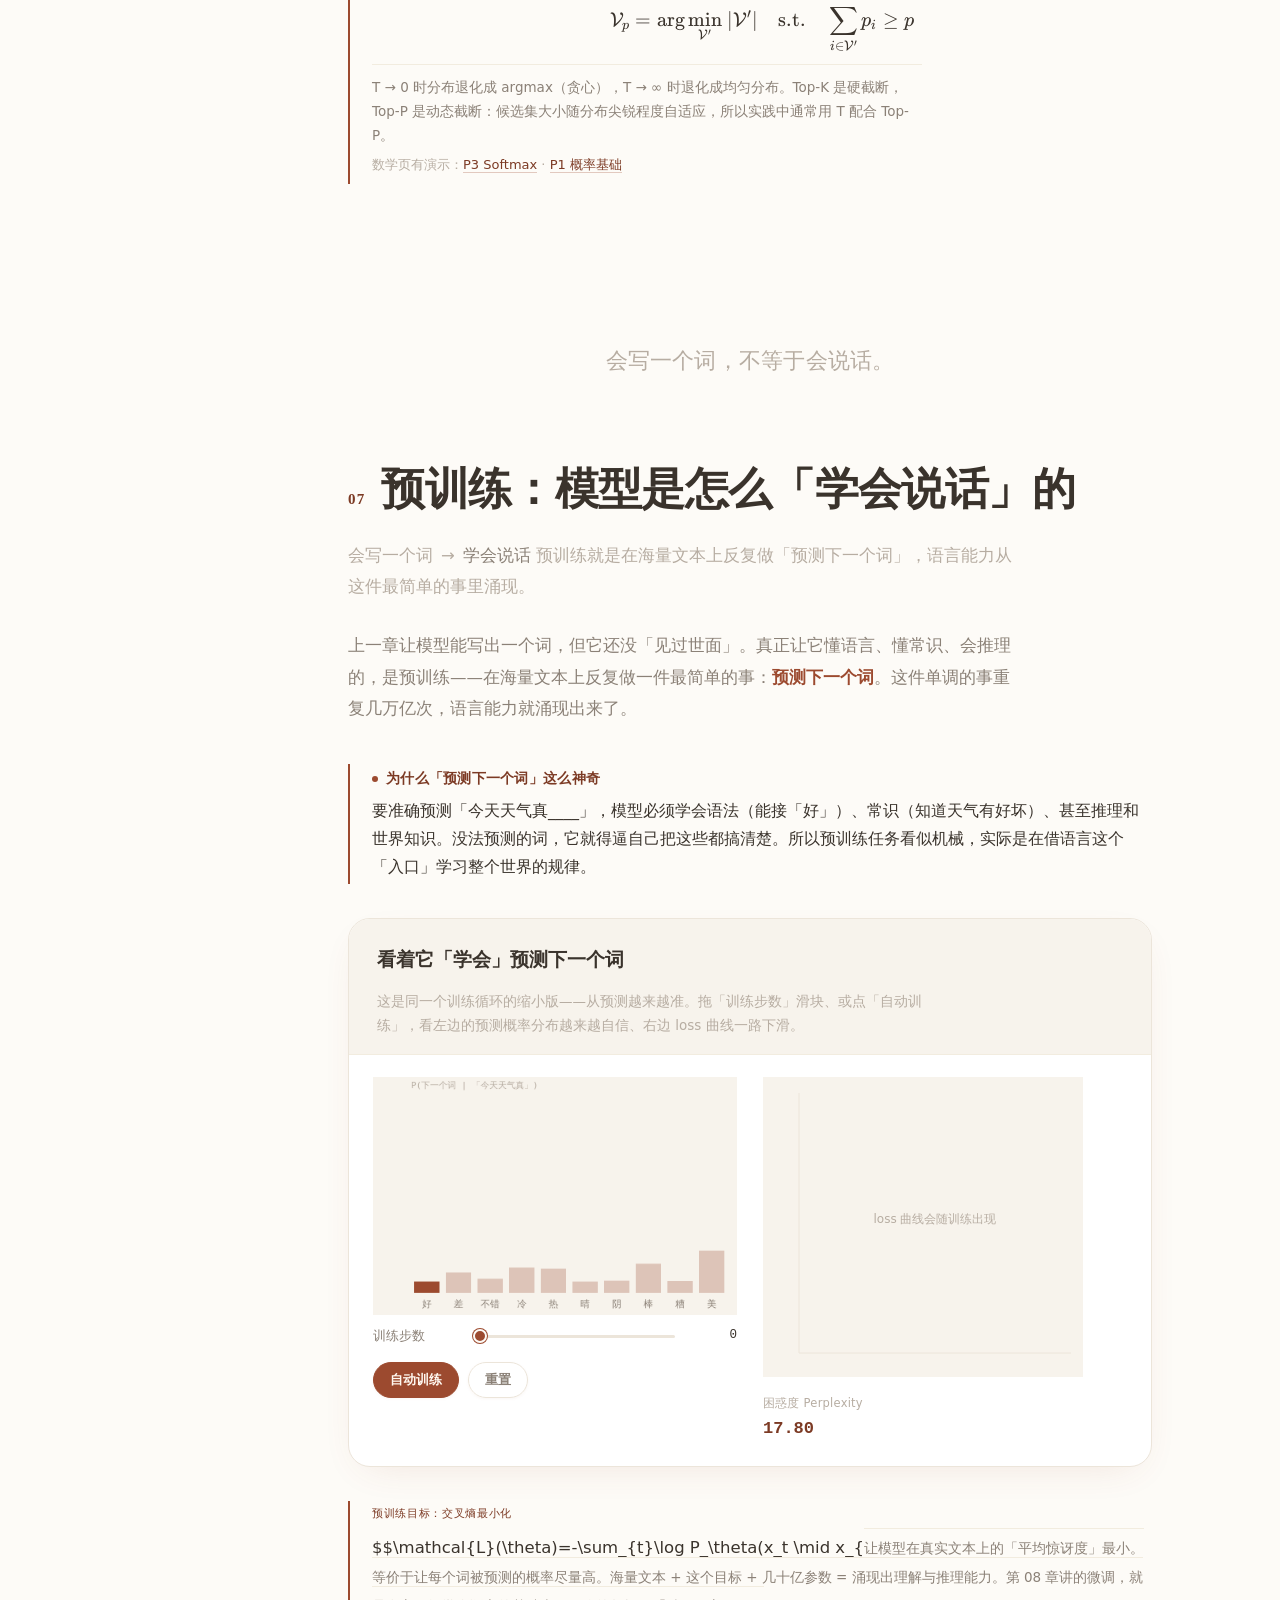
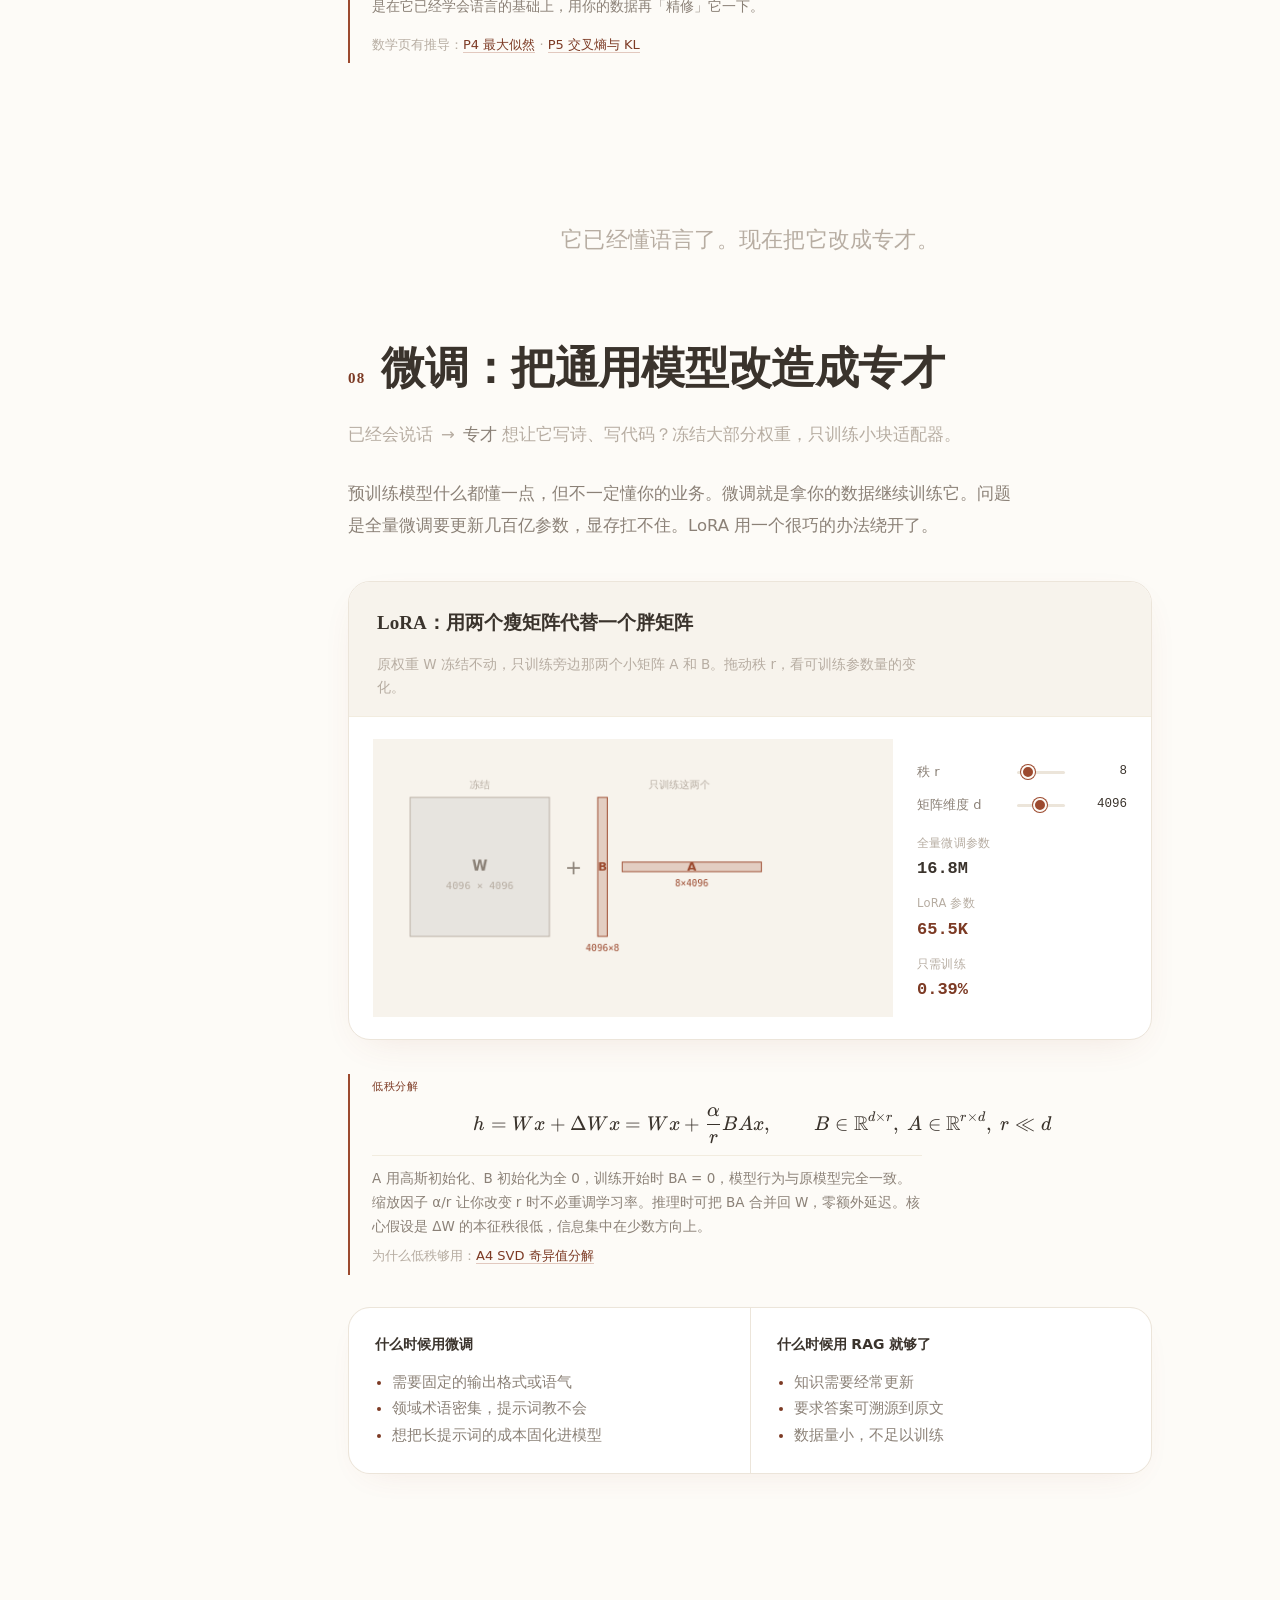
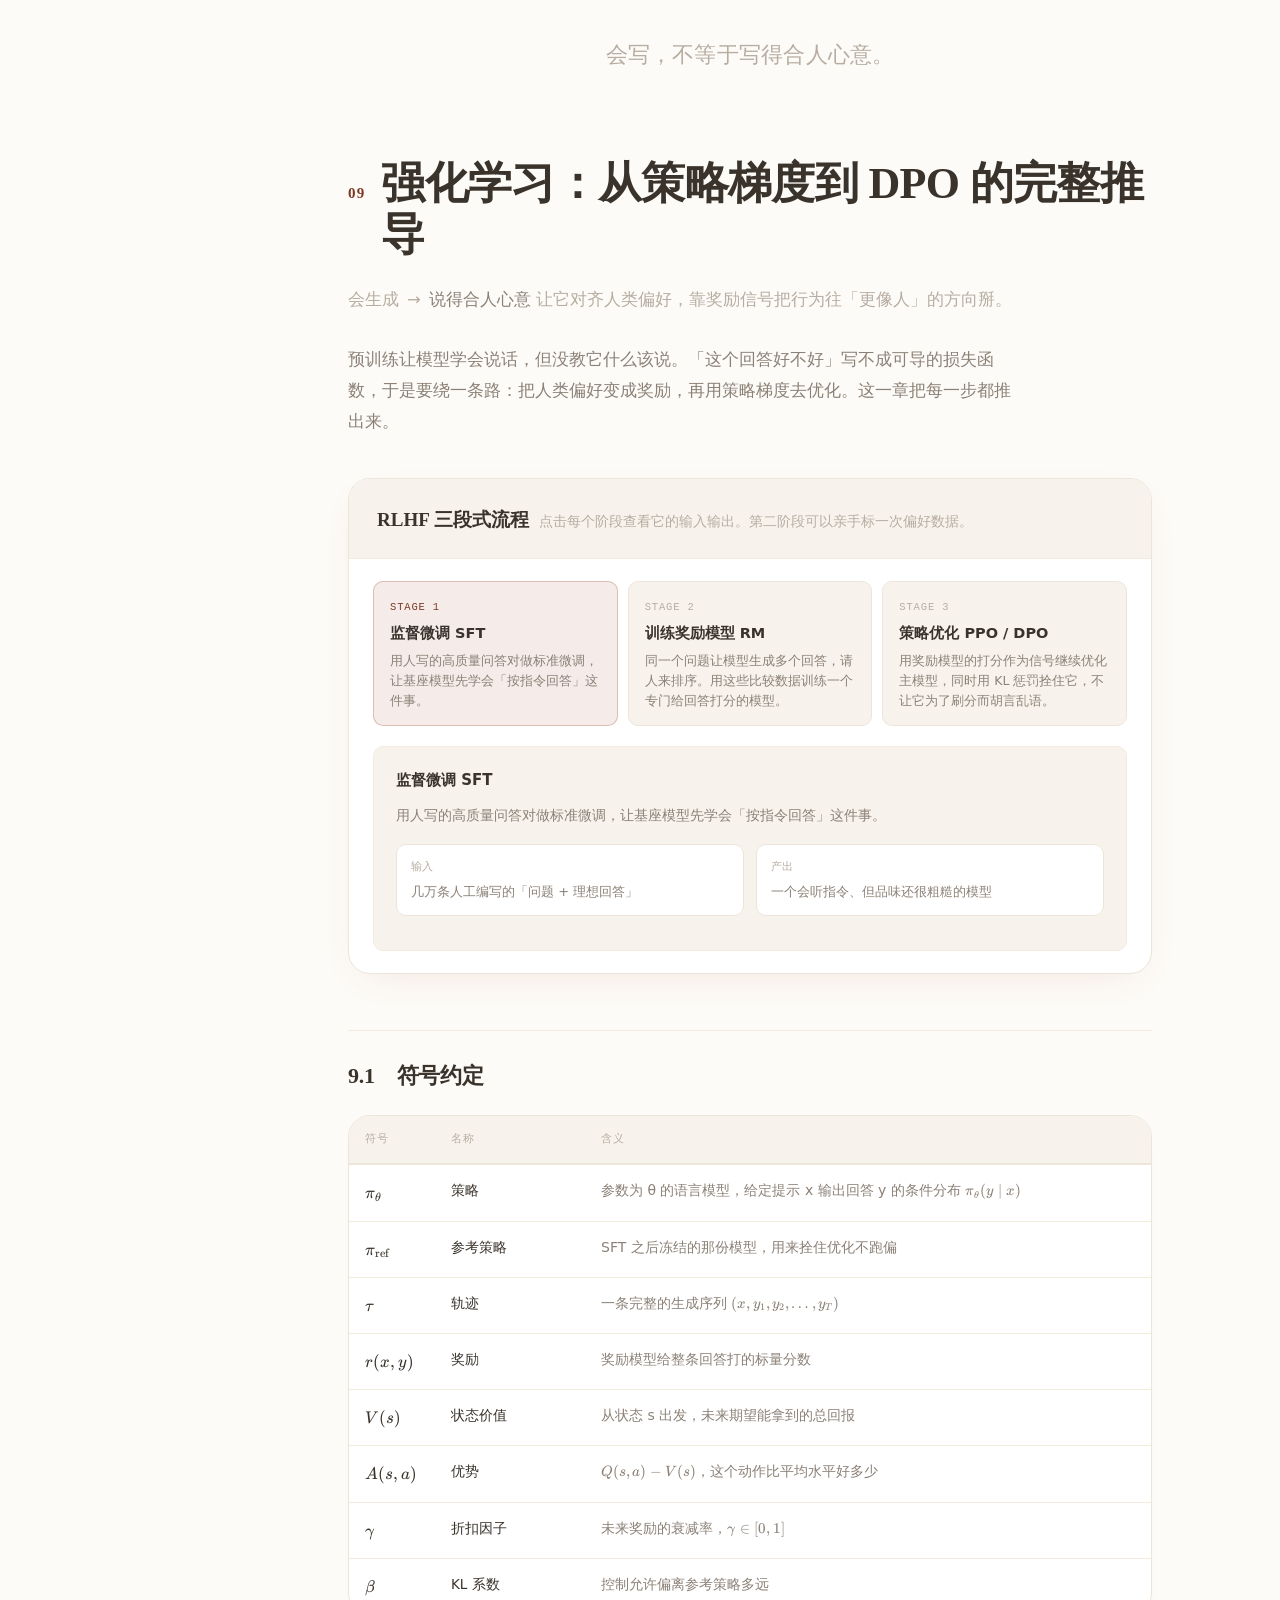
==== commit 34dc30c4: "Publish Transformer illustrated guide" ====
--- a/index.html
+++ b/index.html
@@ -27,6 +27,7 @@
       <a class="pagelink is-on" href="index.html">模型</a>
       <a class="pagelink" href="math.html">数学基础</a>
       <a class="pagelink" href="basics.html">工程基础</a>
+      <span class="pagelink-sep" aria-hidden="true"></span>
       <a class="pagelink" href="heytea.html">手绘本</a>
     </nav>
     <button class="theme-btn" id="themeBtn" aria-label="切换深浅色">
--- a/style.css
+++ b/style.css
@@ -105,13 +105,21 @@
 }
 .brand-name { font-size: 15px; font-weight: 700; }
 
-.topbar-right { display: flex; align-items: center; gap: 10px; }
-
-.pagelinks { display: flex; gap: 4px; }
+.topbar-right { display: flex; align-items: center; gap: 16px; }
+
+.pagelinks { display: flex; align-items: center; gap: 8px; }
 .pagelink {
   padding: 7px 16px; border-radius: var(--r-pill);
   color: var(--dim); text-decoration: none;
   font-size: 13.5px; transition: color .18s, background .18s;
+}
+.pagelink-sep {
+  width: 1px;
+  height: 14px;
+  margin: 0 4px;
+  flex: 0 0 1px;
+  background: var(--faint);
+  opacity: .7;
 }
 .pagelink:hover { color: var(--text); background: var(--surface-2); }
 .pagelink.is-on { color: var(--accent-on); background: var(--accent); font-weight: 600; }
@@ -1047,7 +1055,9 @@
 }
 @media (max-width: 560px) {
   .hero h1 { font-size: 36px; }
+  .pagelinks { gap: 6px; }
   .pagelink { padding: 6px 10px; font-size: 12.5px; }
+  .pagelink-sep { height: 12px; margin: 0 2px; }
 }
 
 /* ============================================================
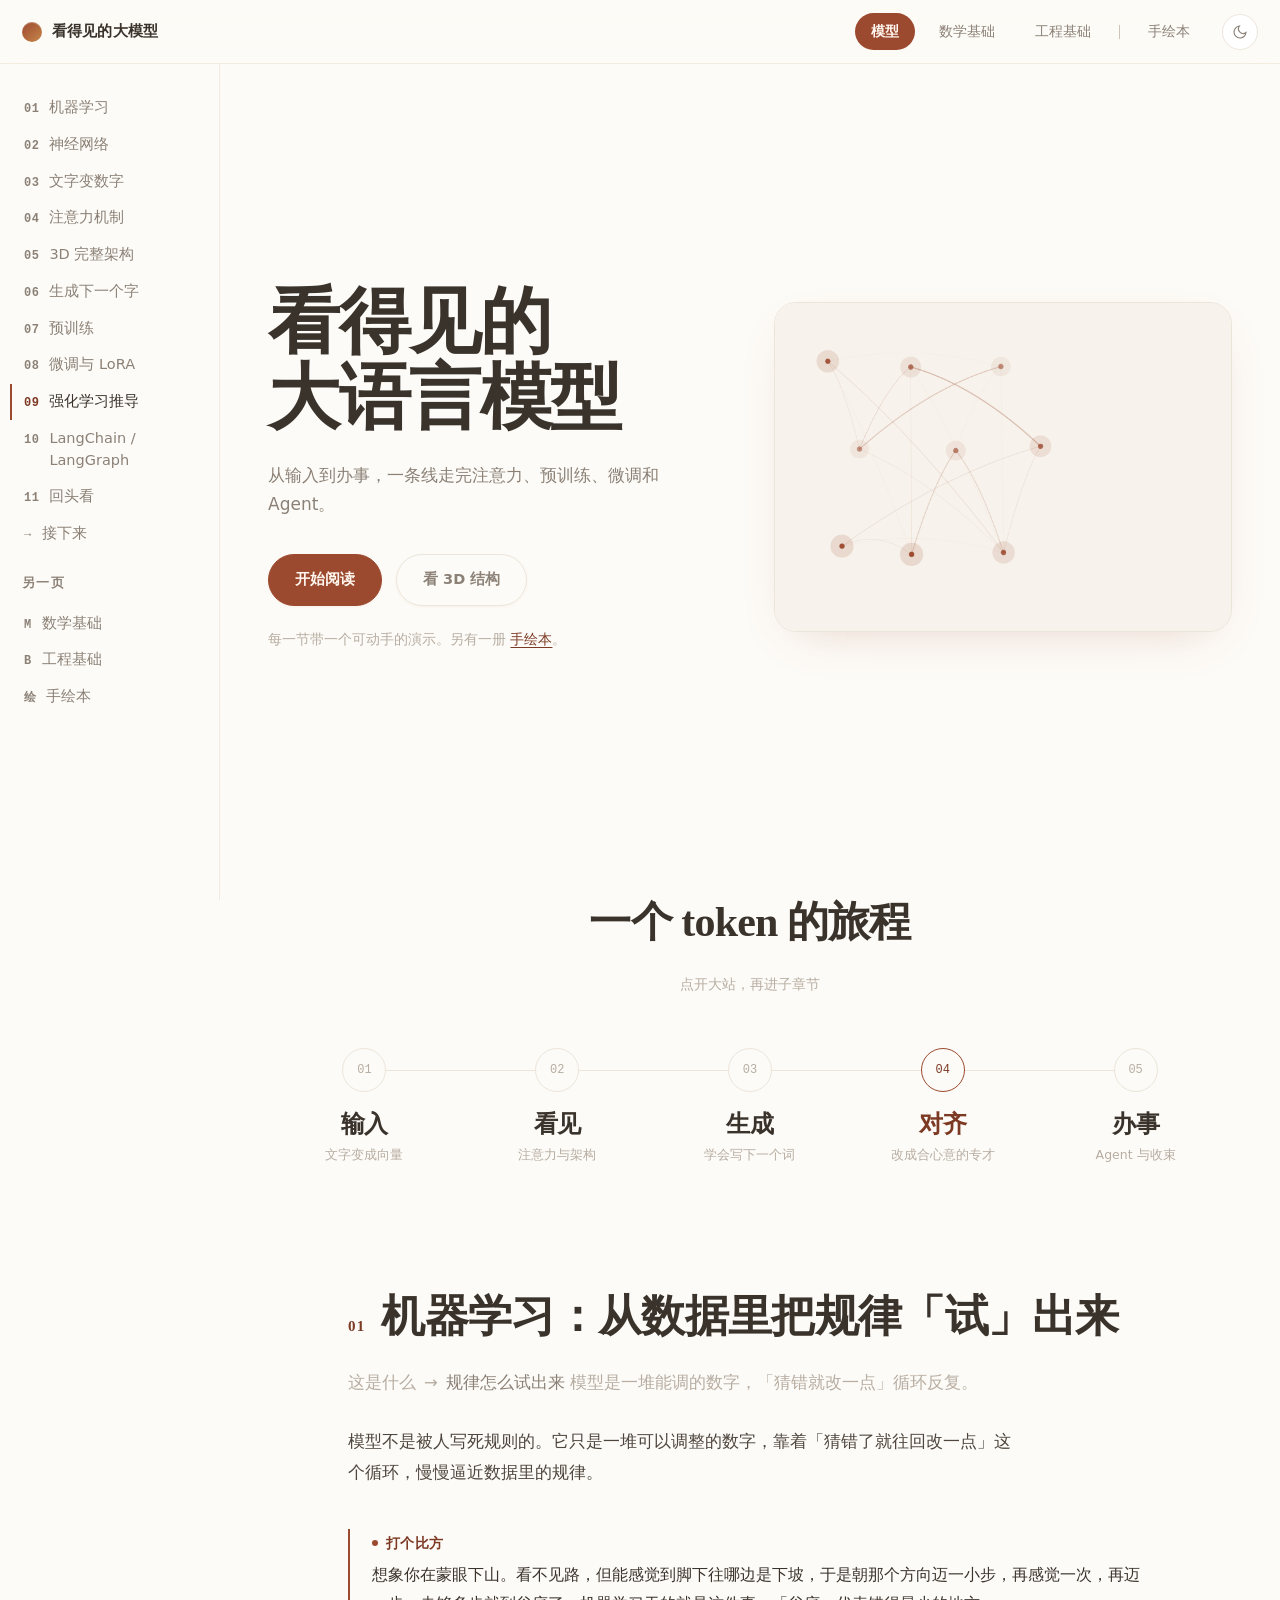
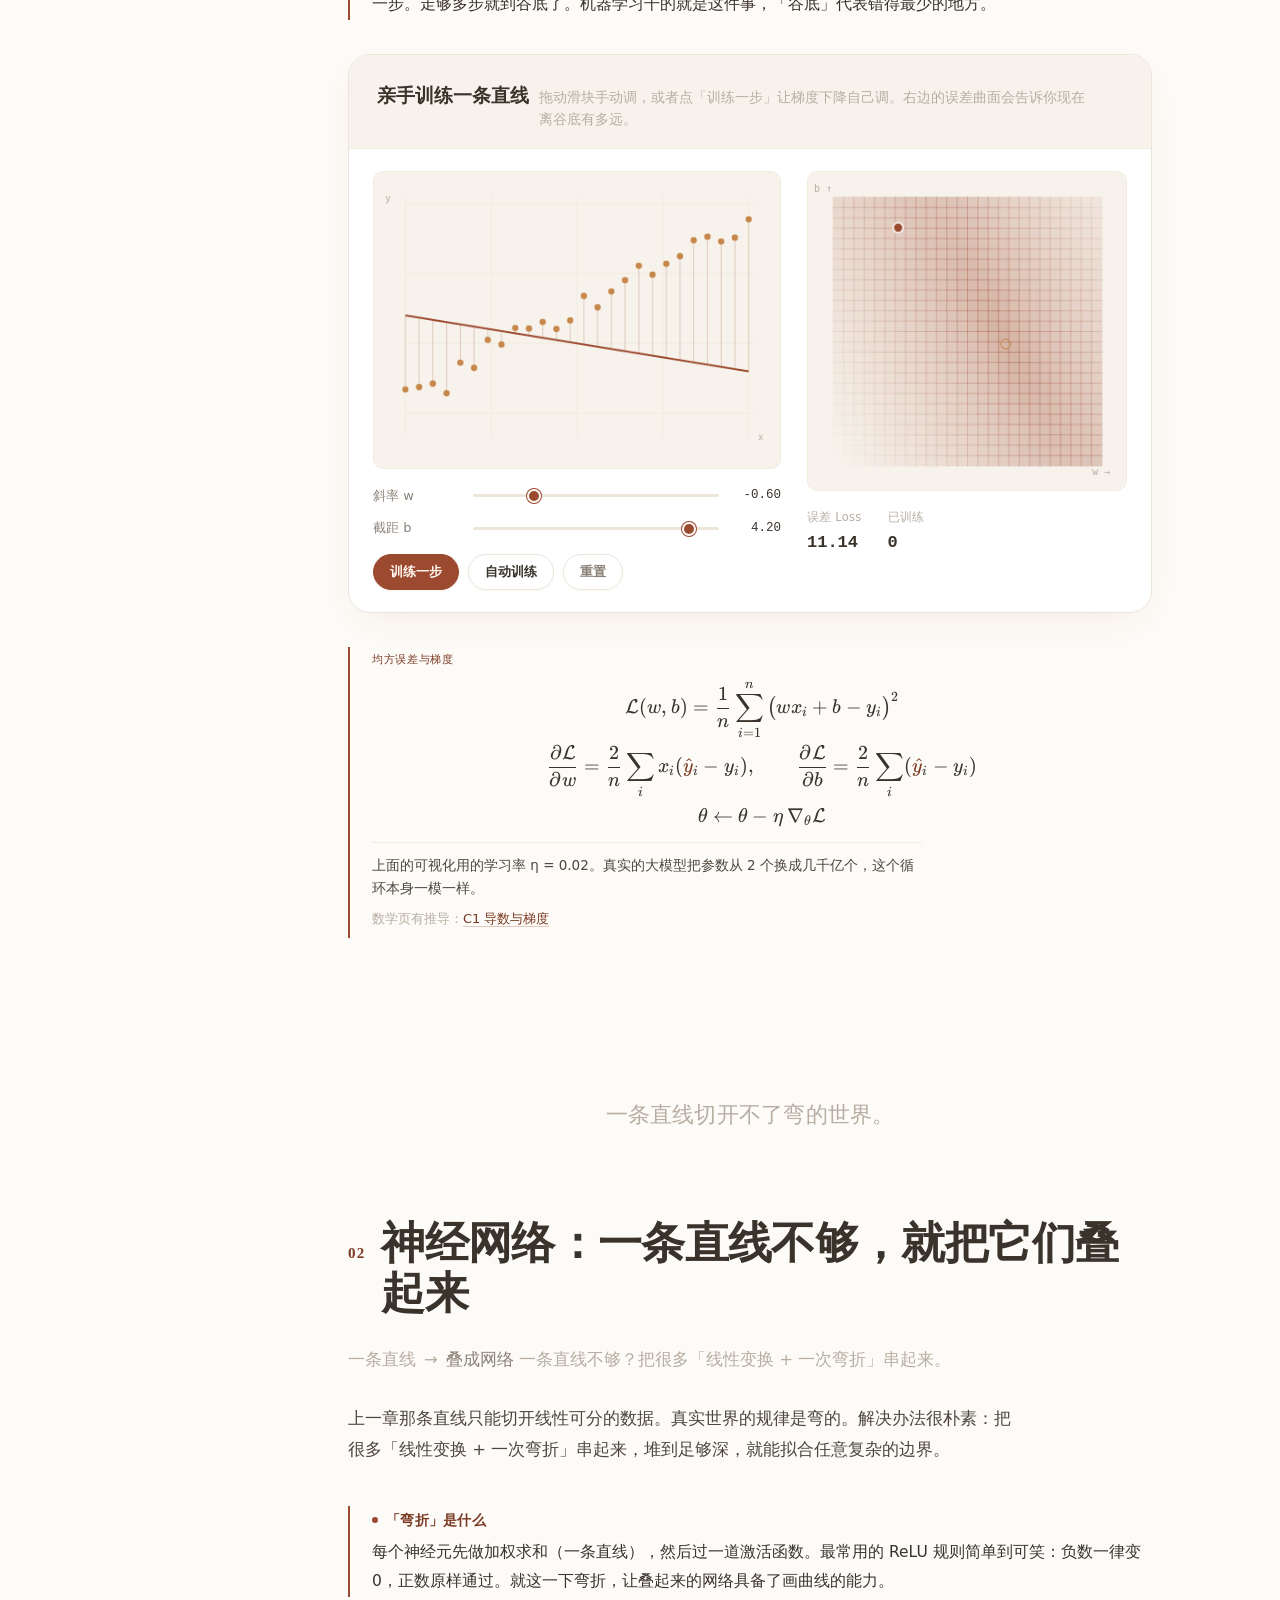
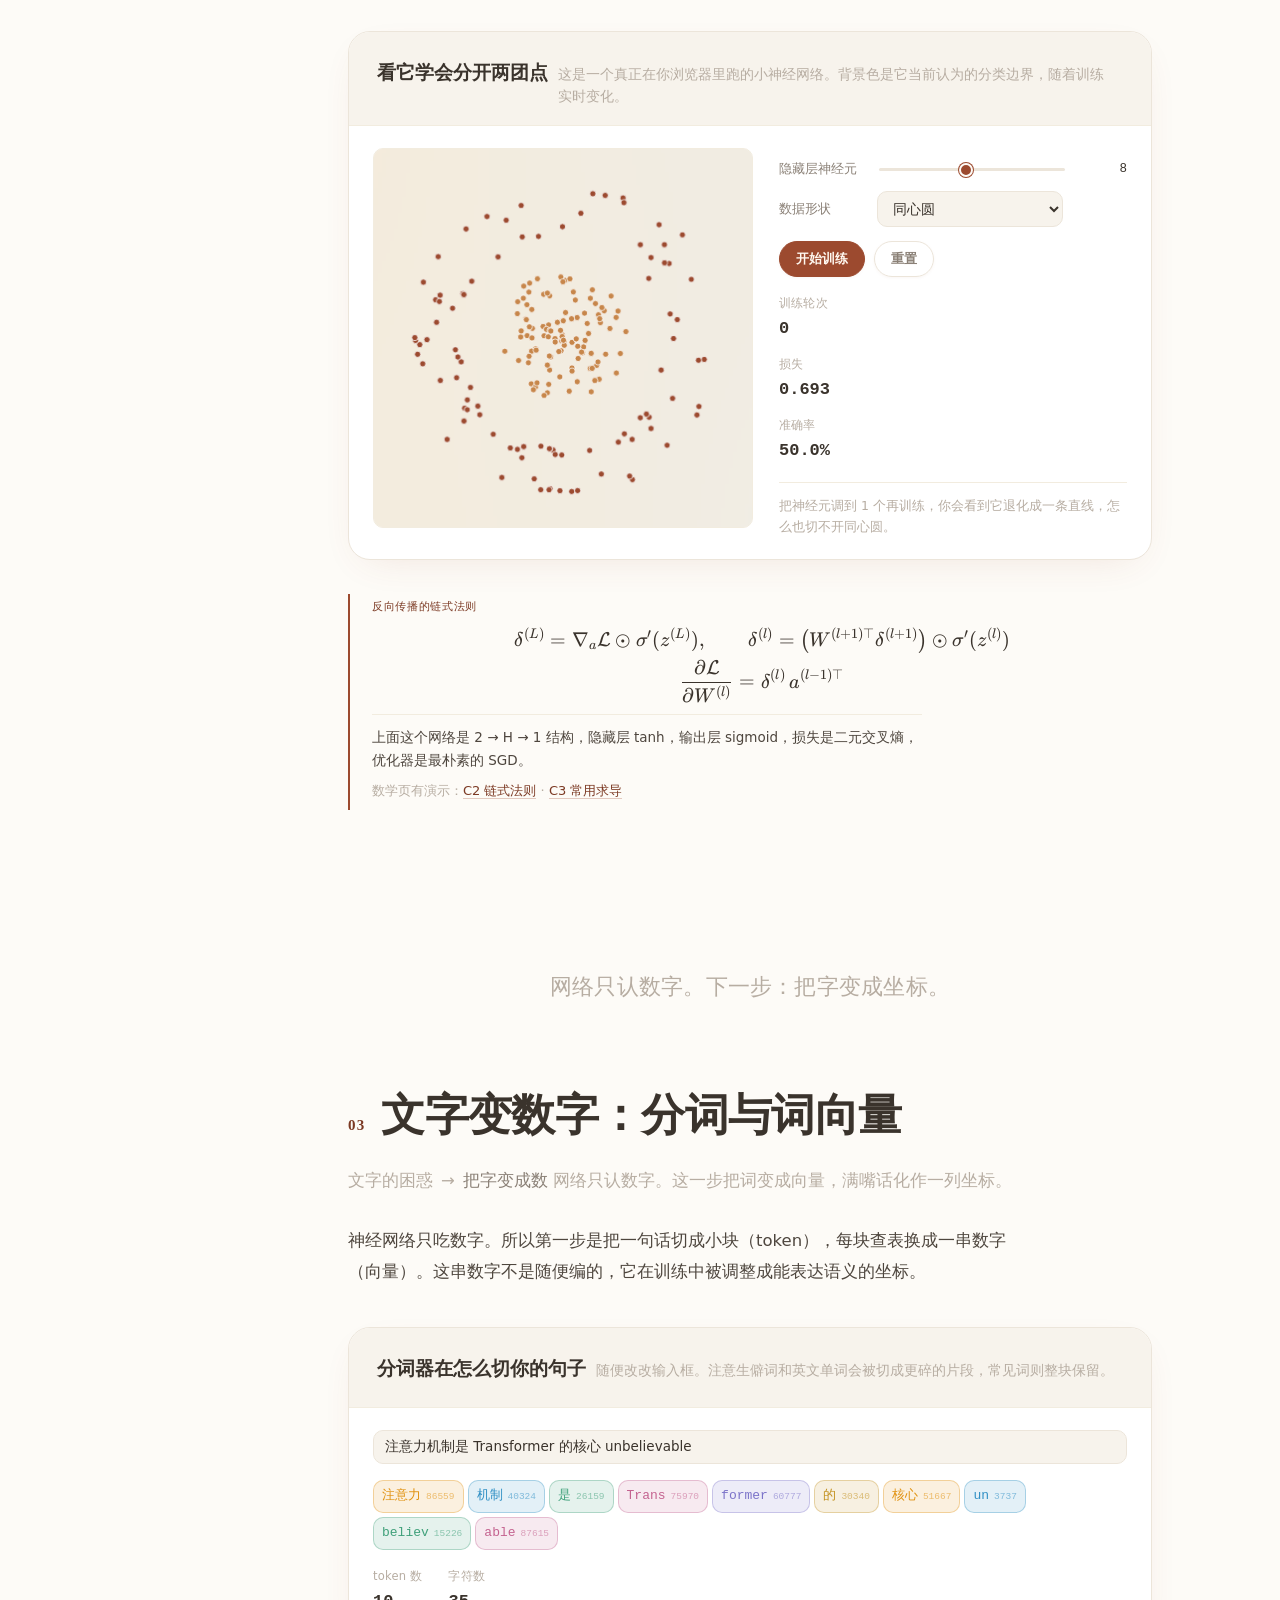
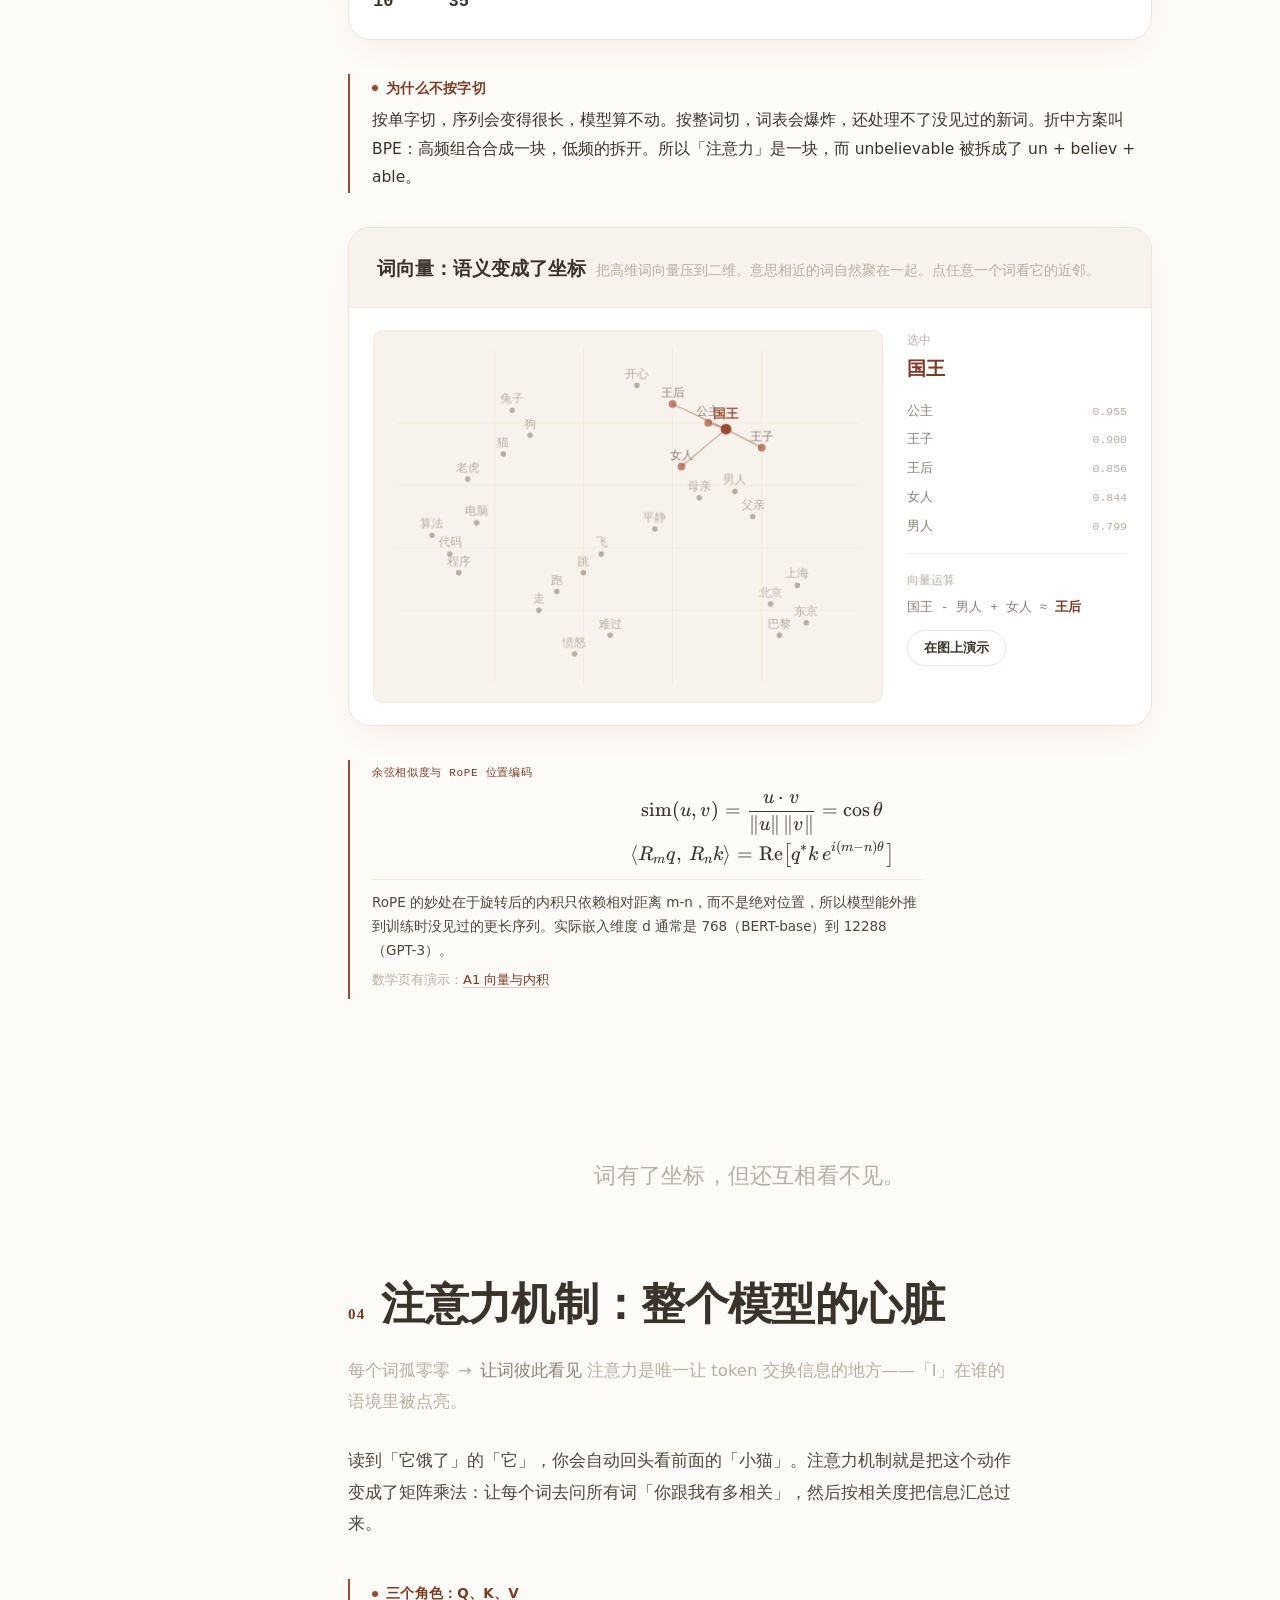
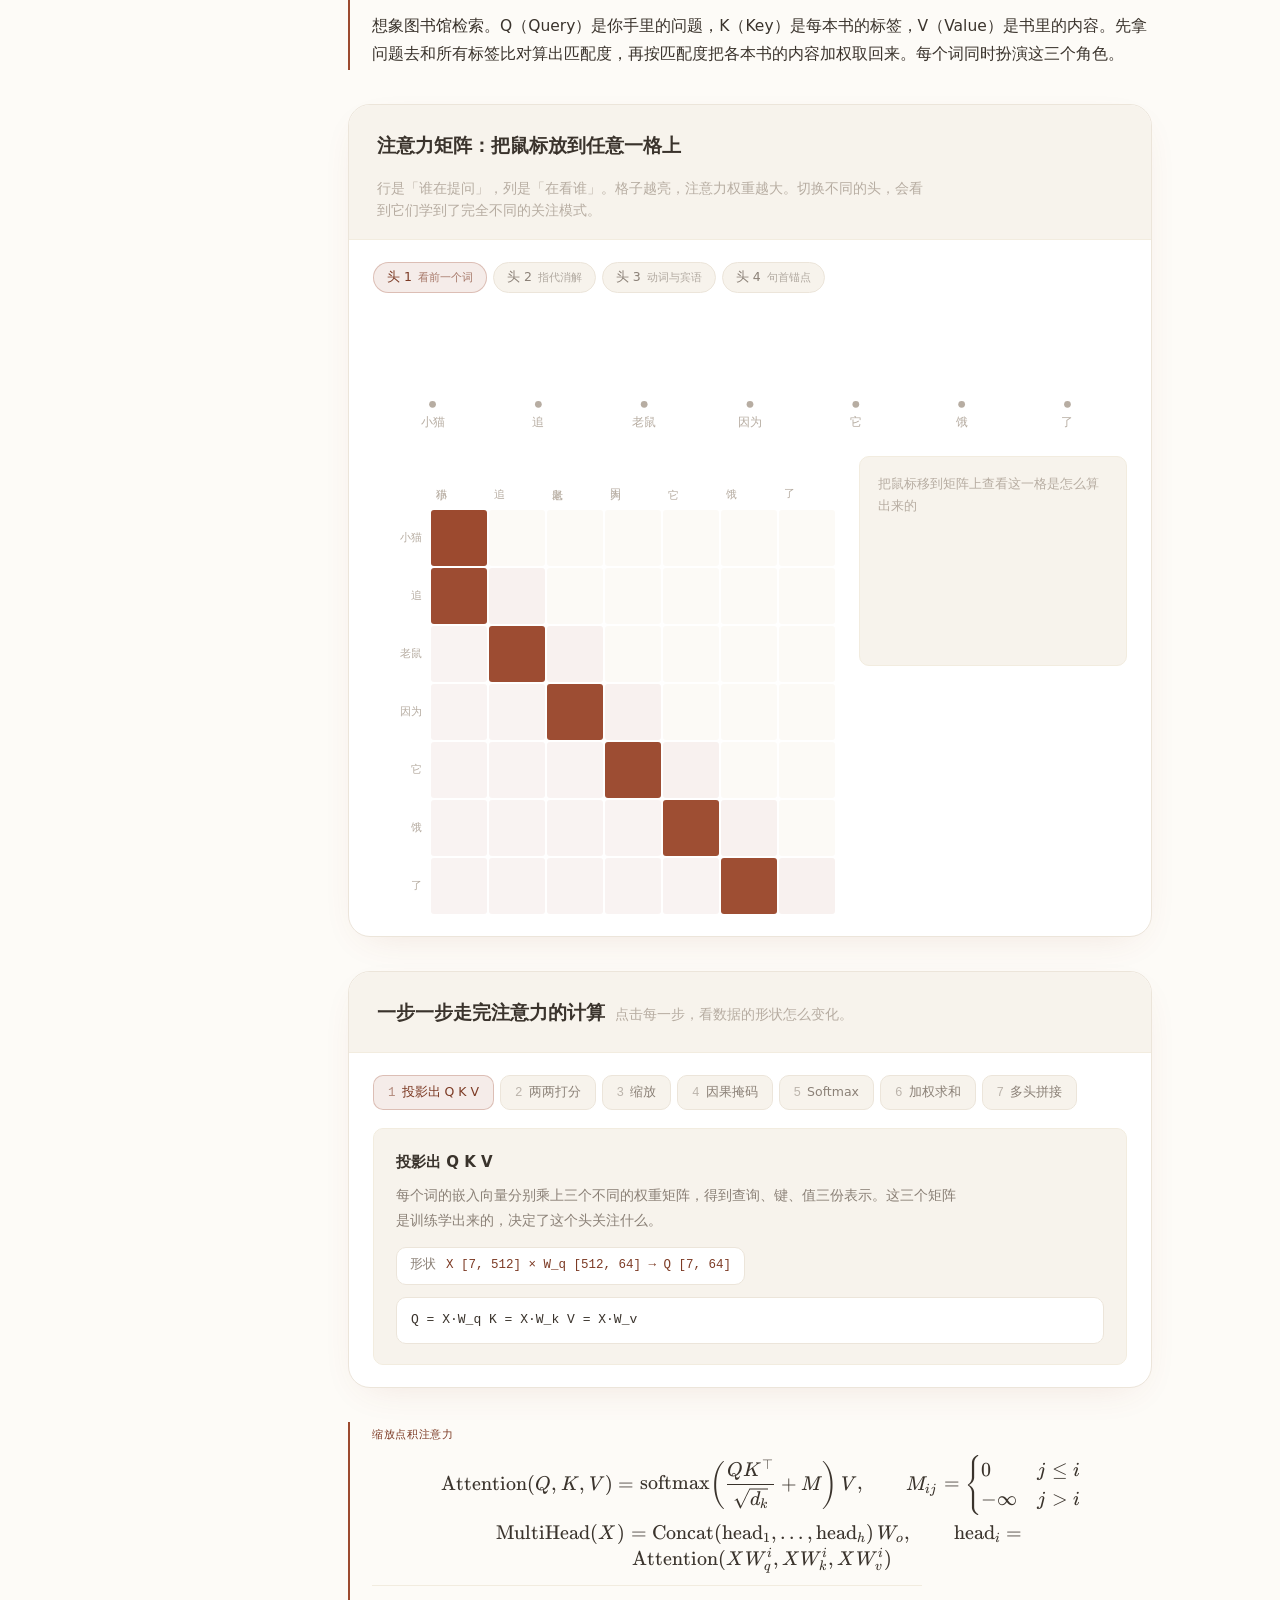
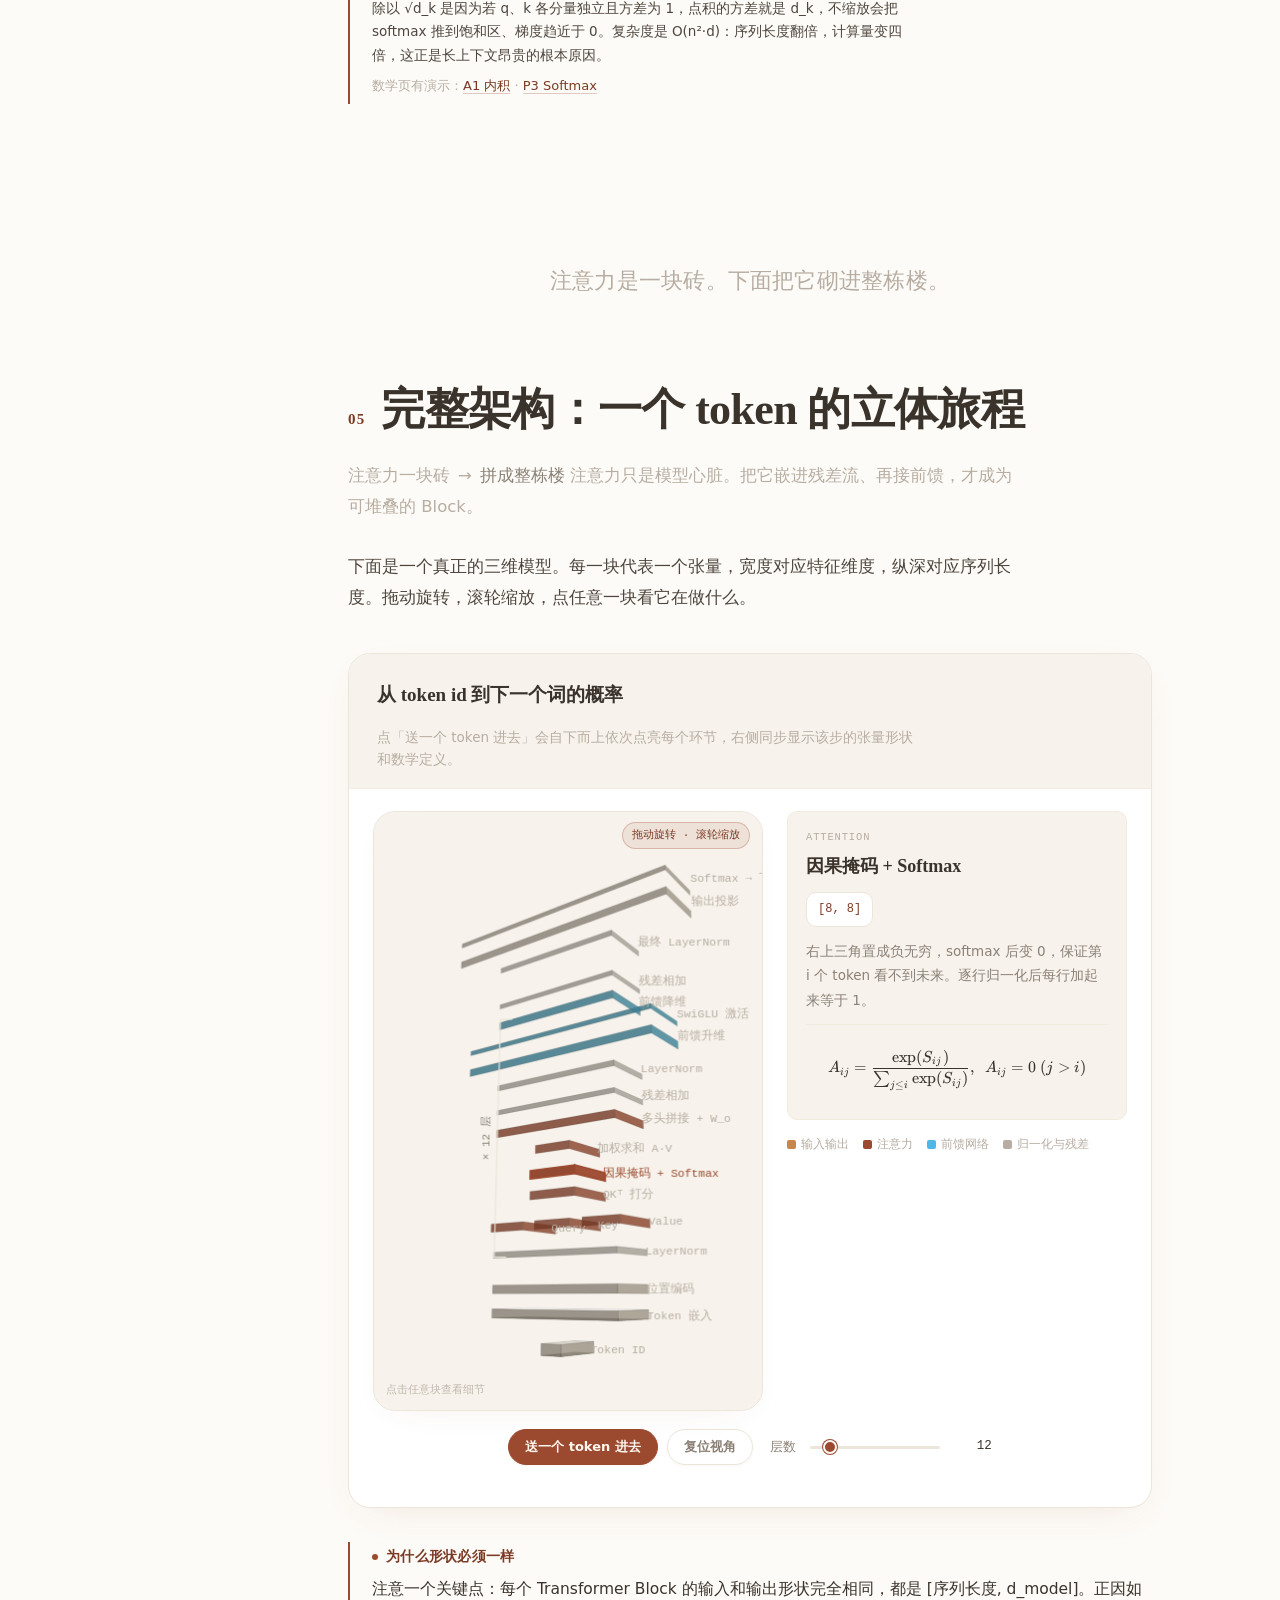
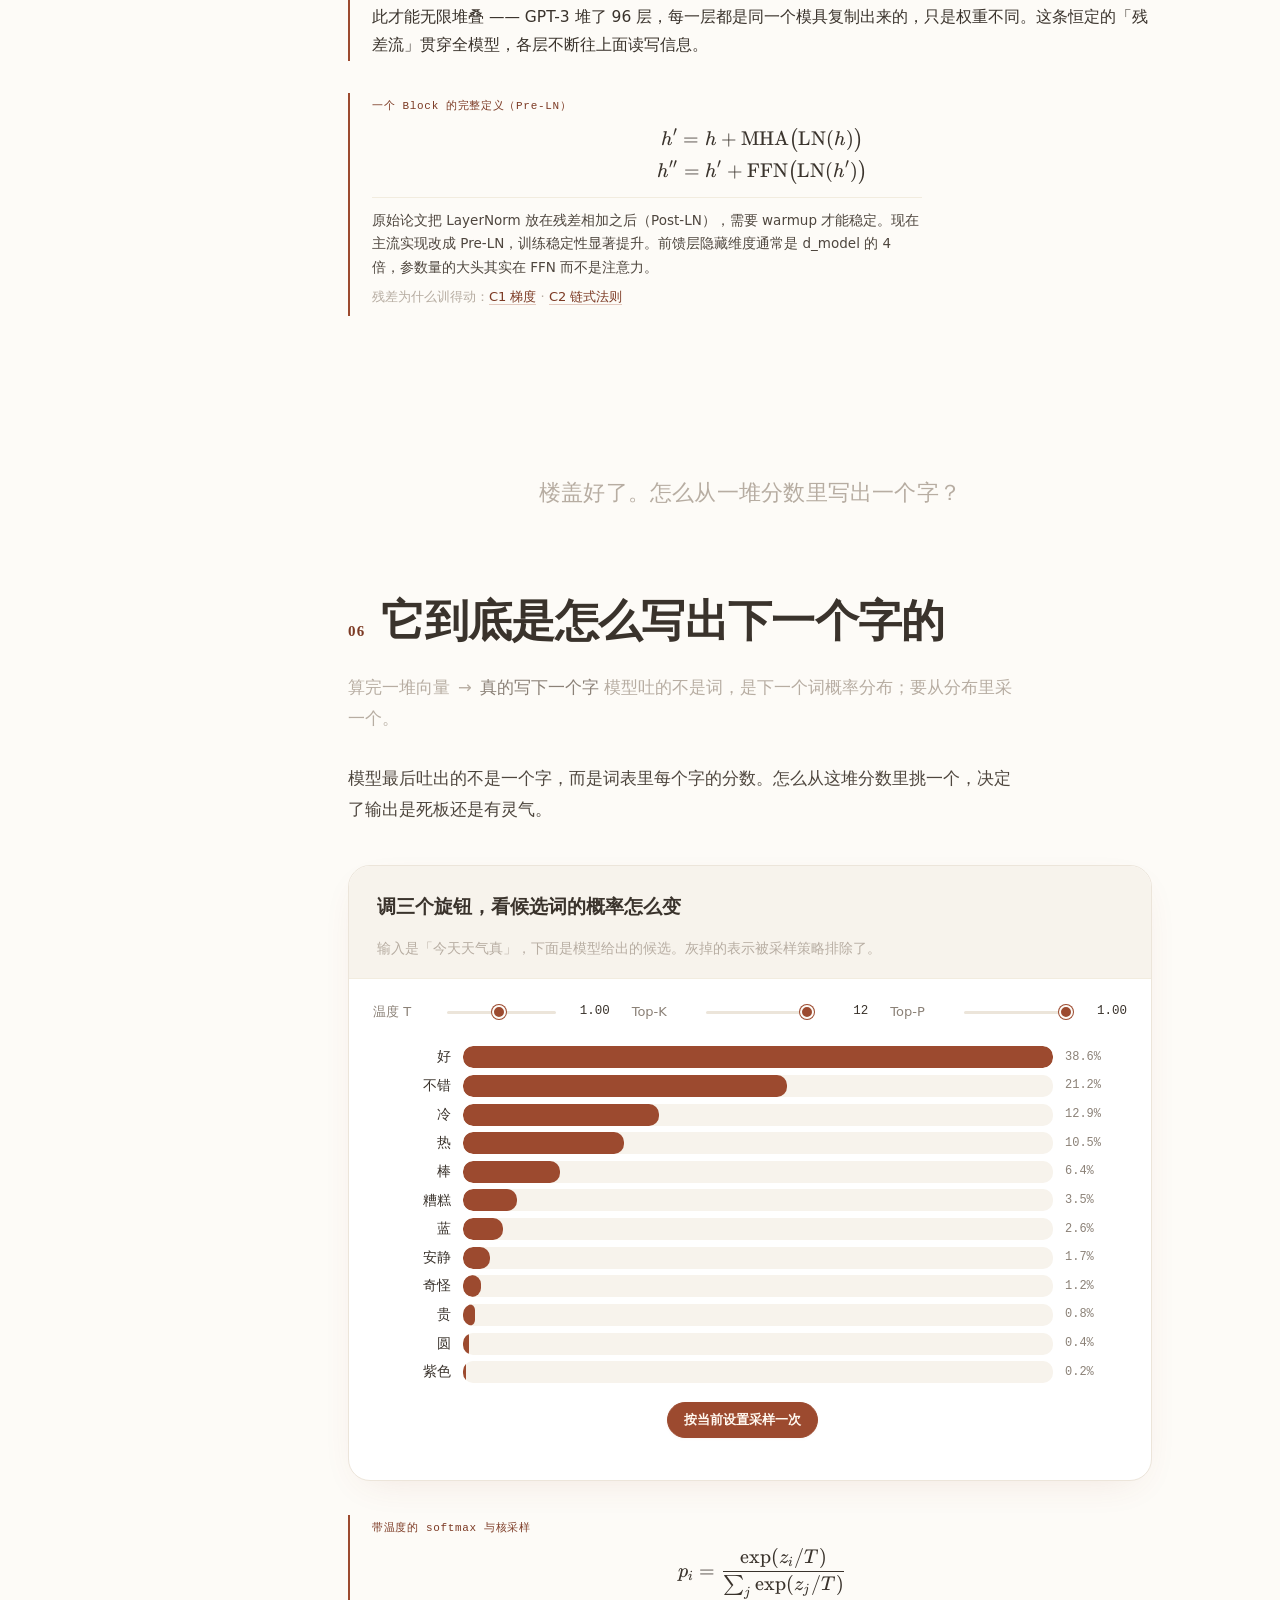
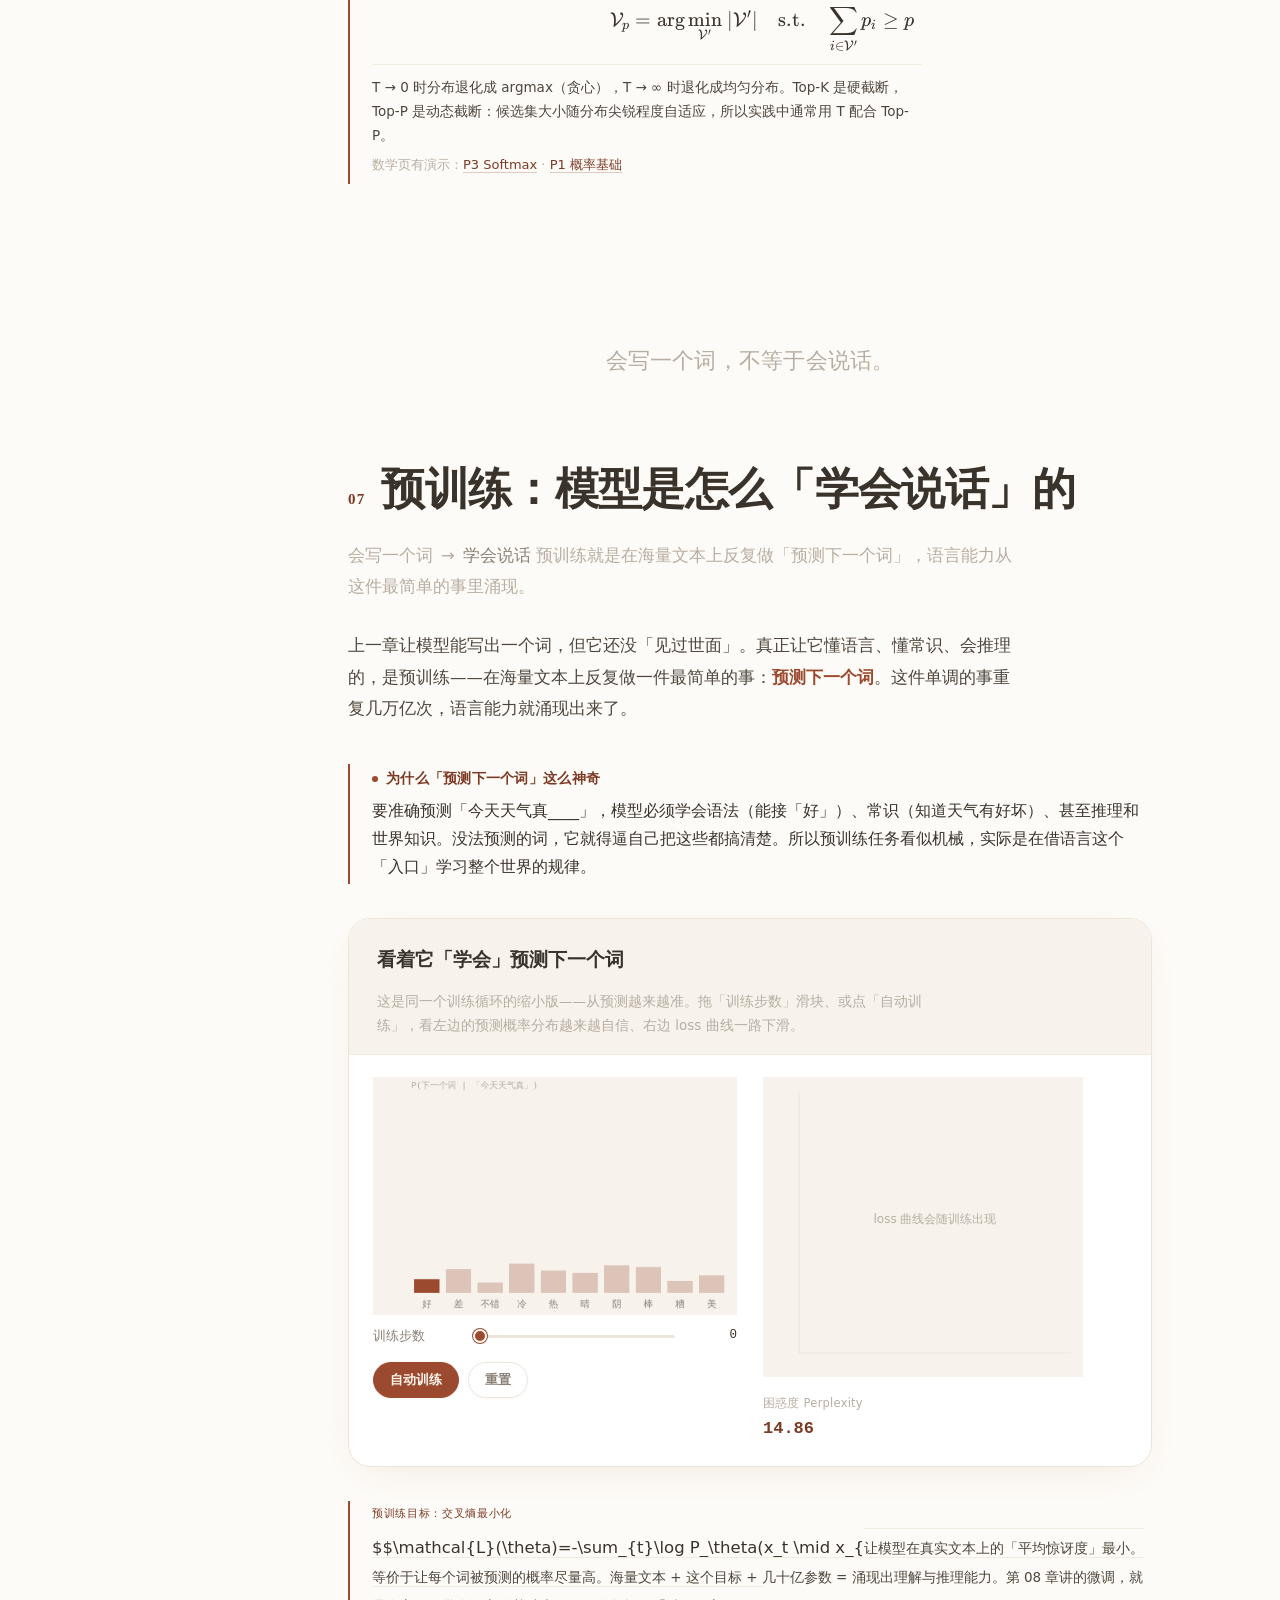
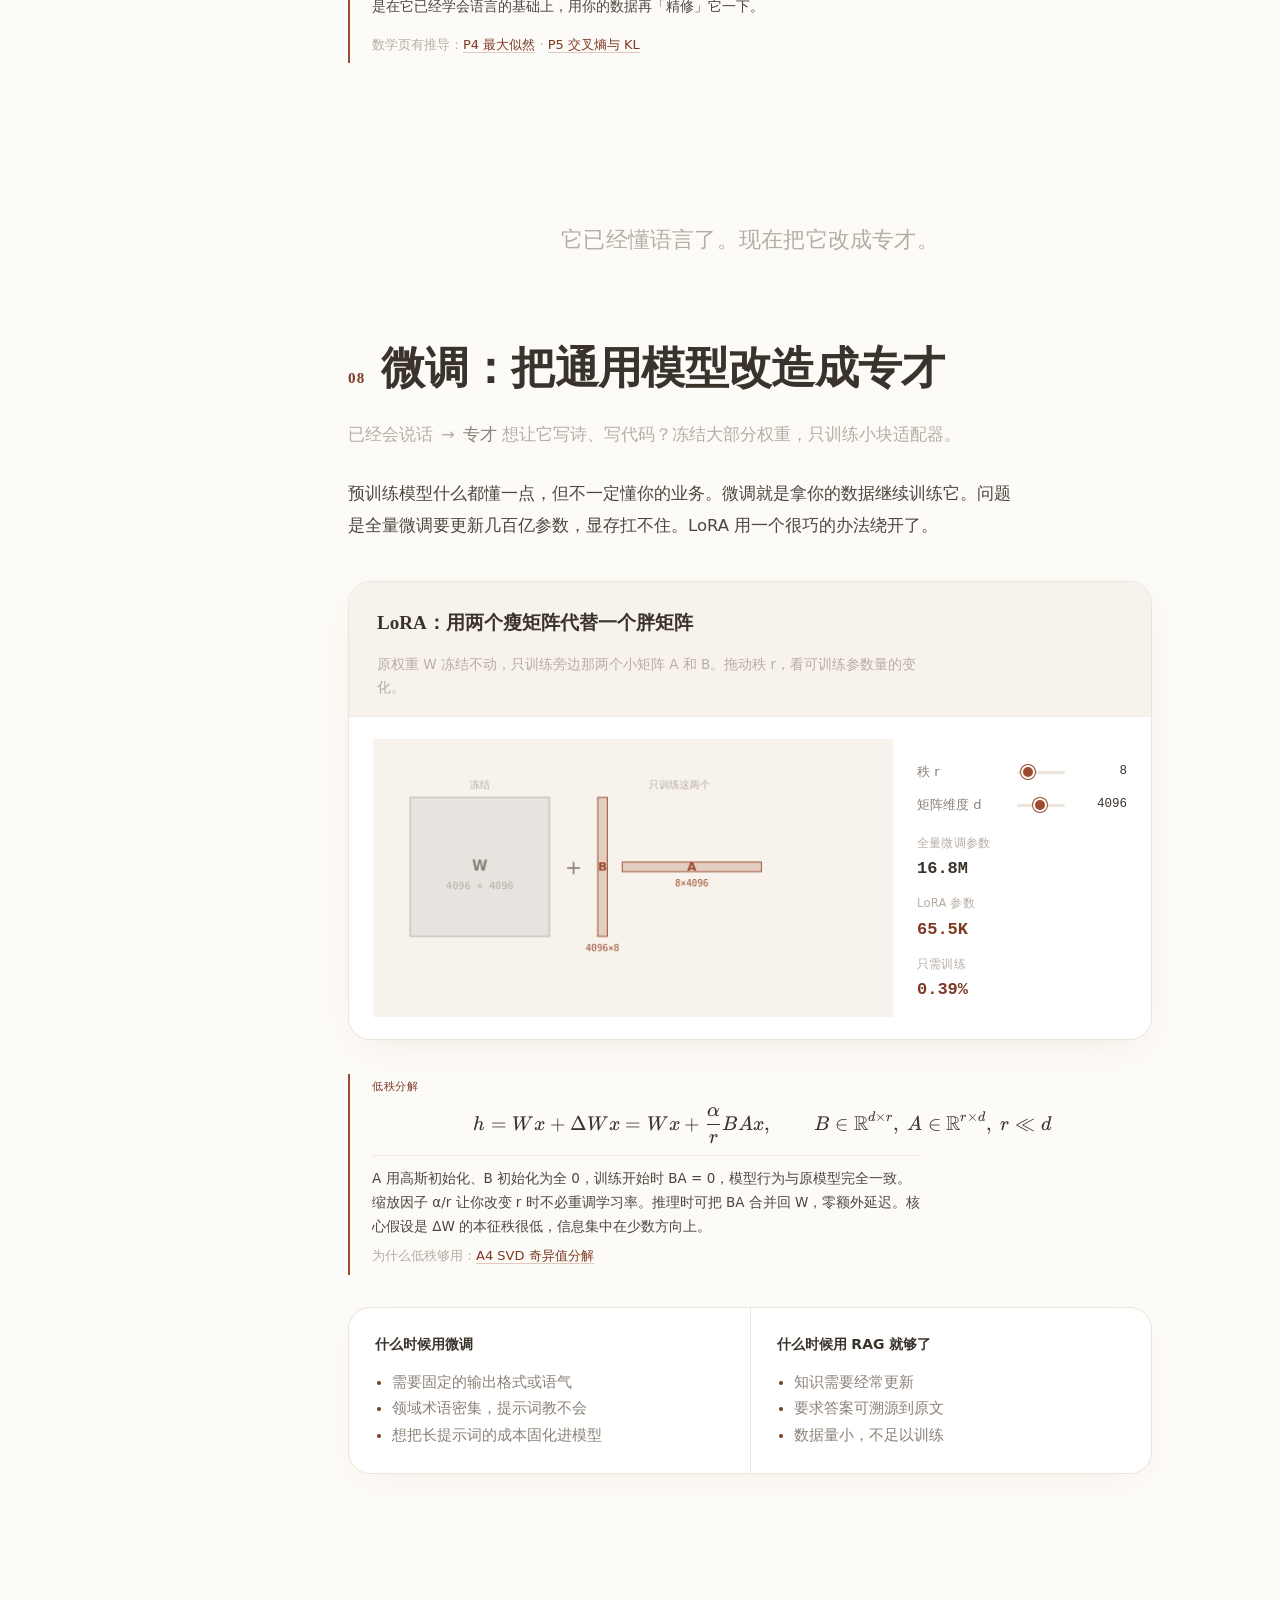
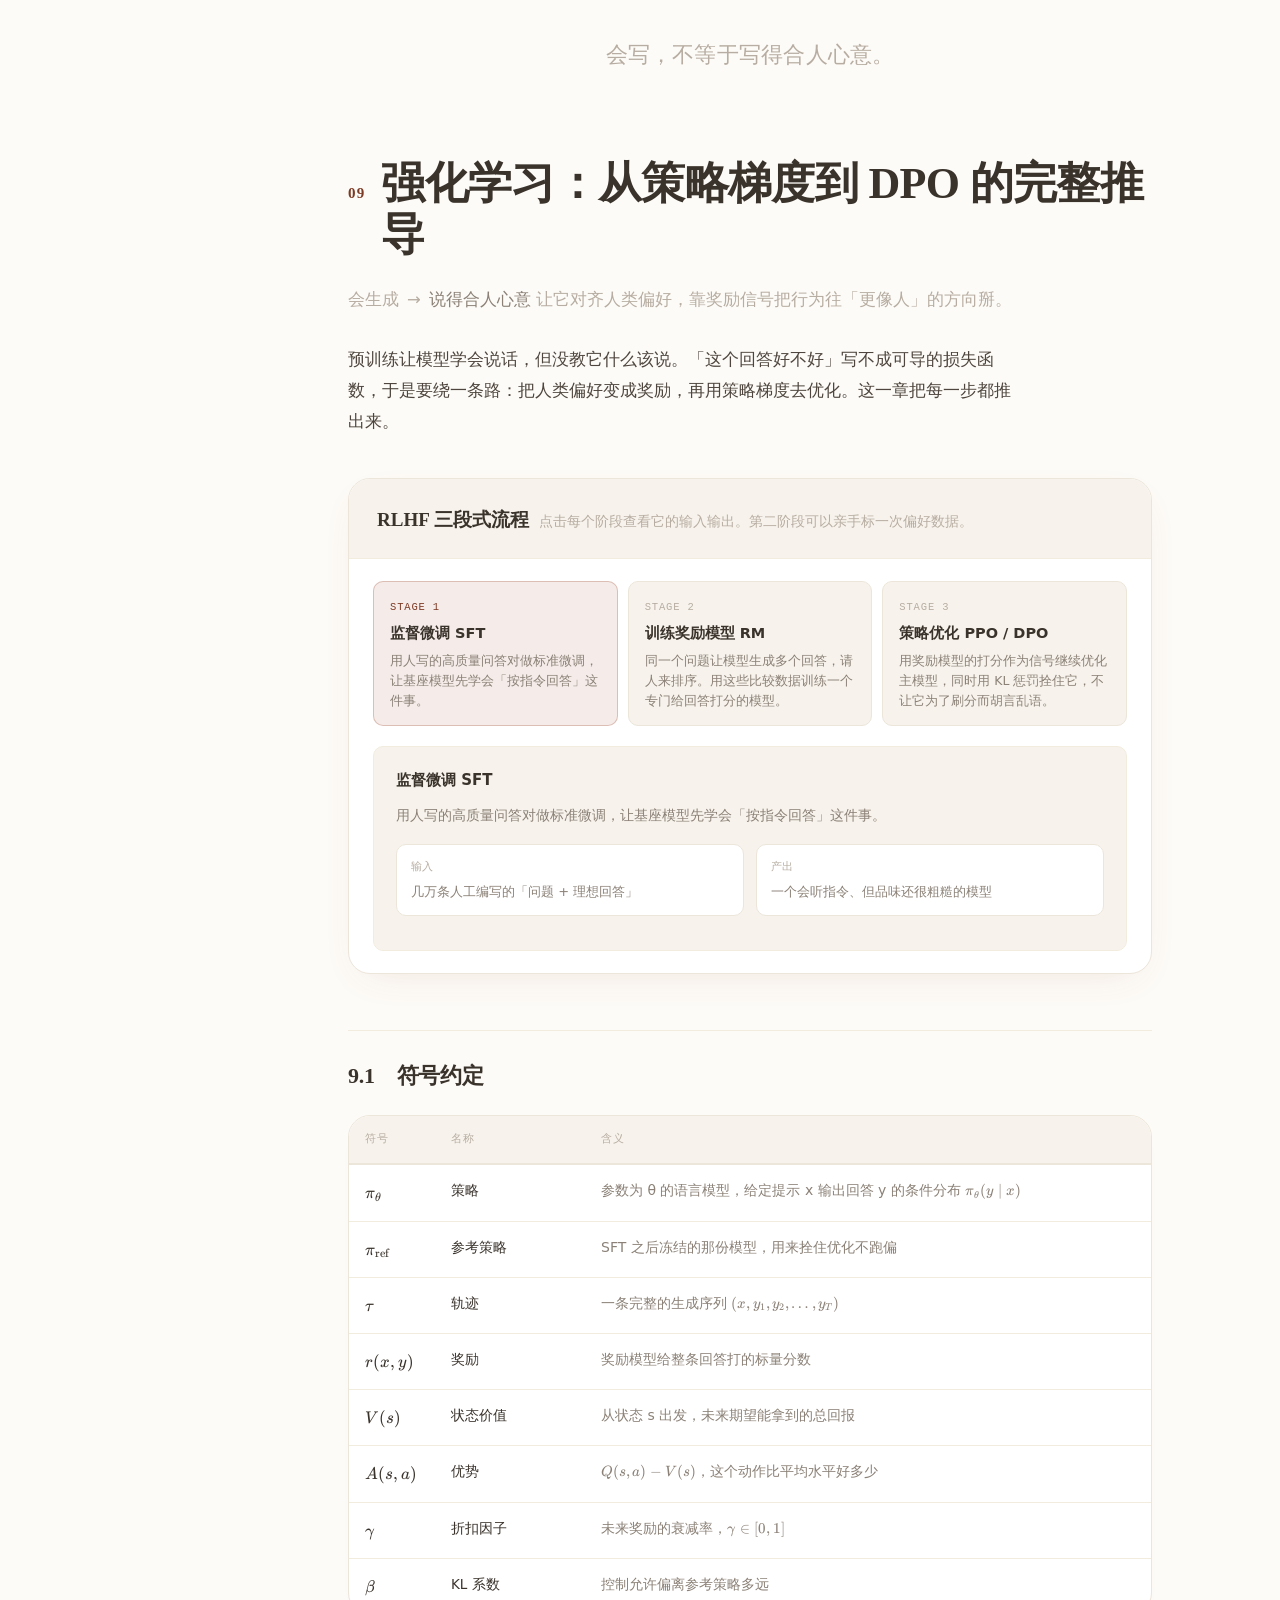
==== commit 6d997387: "Publish doodle hand-drawn edition and interactive polish Replace heytea pages with doodle (heytea-st" ====
--- a/index.html
+++ b/index.html
@@ -9,7 +9,7 @@
 <script>
   (function () {
     var t = localStorage.getItem('theme');
-    // 默认浅色为主；只有用户明确选了 dark 才用深色。遗留的 heytea 回落到 light。
+    // 默认浅色为主；只有用户明确选了 dark 才用深色。未知值回落到 light。
     if (t !== 'dark') t = 'light';
     document.documentElement.setAttribute('data-theme', t);
   })();
@@ -28,9 +28,9 @@
       <a class="pagelink" href="math.html">数学基础</a>
       <a class="pagelink" href="basics.html">工程基础</a>
       <span class="pagelink-sep" aria-hidden="true"></span>
-      <a class="pagelink" href="heytea.html">手绘本</a>
+      <a class="pagelink" href="doodle.html">手绘本</a>
     </nav>
-    <button class="theme-btn" id="themeBtn" aria-label="切换深浅色">
+    <button type="button" class="theme-btn" id="themeBtn" aria-label="切换深浅色">
       <svg class="i-moon" viewBox="0 0 24 24"><path d="M21 12.8A9 9 0 1 1 11.2 3a7 7 0 0 0 9.8 9.8z"/></svg>
       <svg class="i-sun" viewBox="0 0 24 24"><circle cx="12" cy="12" r="4.2"/><path d="M12 2v2M12 20v2M4.9 4.9l1.4 1.4M17.7 17.7l1.4 1.4M2 12h2M20 12h2M4.9 19.1l1.4-1.4M17.7 6.3l1.4-1.4"/></svg>
     </button>
@@ -57,7 +57,7 @@
   <ol class="rail-list">
     <li><a href="math.html"><b>M</b> 数学基础</a></li>
     <li><a href="basics.html"><b>B</b> 工程基础</a></li>
-    <li><a href="heytea.html"><b>茶</b> 手绘本</a></li>
+    <li><a href="doodle.html"><b>绘</b> 手绘本</a></li>
   </ol>
 </aside>
 
@@ -71,7 +71,7 @@
       <a class="btn btn-primary" href="#ch1">开始阅读</a>
       <a class="btn btn-ghost" href="#ch5">看 3D 结构</a>
     </div>
-    <p class="hero-quiet">每一节带一个可动手的演示。另有一册 <a href="heytea.html">手绘本</a>。</p>
+    <p class="hero-quiet">每一节带一个可动手的演示。另有一册 <a href="doodle.html">手绘本</a>。</p>
   </div>
   <div class="hero-viz">
     <canvas id="heroCanvas" width="720" height="520" aria-label="注意力权重流动示意"></canvas>
--- a/style.css
+++ b/style.css
@@ -12,6 +12,7 @@
   --line-soft: #f2ecdf;
 
   --text:      #3a332c;   /* 深棕黑 */
+  --read:      #4e463e;   /* 正文，比 dim 够读 */
   --dim:       #8b8177;   /* 暖灰 */
   --faint:     #b7ada2;   /* 浅暖灰 */
 
@@ -38,7 +39,9 @@
   --mono: ui-monospace, "SF Mono", "JetBrains Mono", Menlo, Consolas, monospace;
 }
 
+html { color-scheme: light; }
 [data-theme="dark"] {
+  color-scheme: dark;
   --bg:        #16130f;
   --bg-2:      #1e1a14;
   --surface:   #262019;
@@ -47,6 +50,7 @@
   --line-soft: #2e2820;
 
   --text:      #f2ede6;
+  --read:      #e6dfd6;
   --dim:       #b5aba0;
   --faint:     #7d7368;
 
@@ -63,6 +67,9 @@
 
 * { box-sizing: border-box; }
 html { scroll-behavior: smooth; scroll-padding-top: 84px; }
+@media (prefers-reduced-motion: reduce) {
+  html { scroll-behavior: auto; }
+}
 
 body {
   margin: 0;
@@ -133,6 +140,14 @@
   transition: all .18s;
 }
 .theme-btn:hover { color: var(--text); border-color: var(--faint); }
+.theme-btn:focus-visible,
+.pagelink:focus-visible,
+.chap-jump:focus-visible,
+.btn:focus-visible,
+.rail-list a:focus-visible {
+  outline: 2px solid var(--accent);
+  outline-offset: 2px;
+}
 .theme-btn:active { transform: scale(.94); }
 .theme-btn svg { width: 16px; height: 16px; fill: none; stroke: currentColor; stroke-width: 1.7; }
 .theme-btn .i-sun { display: none; }
@@ -177,17 +192,20 @@
 }
 .rail-list a b {
   font-family: var(--mono); font-size: 12px; font-weight: 600;
-  color: var(--faint); letter-spacing: .04em; transition: color .18s;
-}
-.rail-list a:hover { color: var(--dim); }
-.rail-list a:hover b { color: var(--faint); }
+  color: var(--dim); letter-spacing: .04em; transition: color .18s;
+}
+.rail-list a:hover { color: var(--text); }
+.rail-list a:hover b { color: var(--accent-ink); }
 .rail-list a.is-on { color: var(--text); border-left-color: var(--accent); }
 .rail-list a.is-on b { color: var(--accent-ink); }
+
+.chap-jump { display: none; }
 .rail-sep {
   margin: 22px 0 10px; padding-left: 0;
   font-size: 12.5px; letter-spacing: .1em; color: var(--dim);
   text-transform: uppercase; font-family: var(--mono); font-weight: 600;
 }
+.rail-sep-tight { margin-top: 12px; }
 
 /* ============================================================
    LAYOUT
@@ -226,9 +244,14 @@
   margin: 22px 0 0;
   font-size: 14px; color: var(--faint); line-height: 1.6;
 }
+.hero-sub a,
 .hero-quiet a {
   color: var(--accent-ink);
   text-underline-offset: 3px;
+}
+.hero-sub a:hover,
+.hero-quiet a:hover {
+  color: var(--accent);
 }
 
 /* ============================================================
@@ -396,9 +419,9 @@
   padding-top: 26px; border-top: 1px solid var(--line-soft);
   letter-spacing: -.01em;
 }
-.lead { font-size: 18px; line-height: 1.8; color: var(--dim); max-width: 60ch; margin: 0 0 40px; }
+.lead { font-size: 18px; line-height: 1.8; color: var(--read); max-width: 60ch; margin: 0 0 40px; }
 .ch p { max-width: 64ch; }
-.ch > p { color: var(--dim); font-size: 16.5px; line-height: 1.9; }
+.ch > p { color: var(--read); font-size: 16.5px; line-height: 1.9; }
 .ch > p a, .lead a {
   color: var(--accent-ink); text-decoration: none;
   border-bottom: 1px solid var(--accent-line);
@@ -754,7 +777,7 @@
   overflow: visible;
 }
 .eq .katex-display > .katex { white-space: normal; }
-.eq-why { font-size: 13.5px; color: var(--dim); line-height: 1.75; margin: 12px 0 0; padding-top: 11px; border-top: 1px solid var(--line-soft); }
+.eq-why { font-size: 13.5px; color: var(--read); line-height: 1.75; margin: 12px 0 0; padding-top: 11px; border-top: 1px solid var(--line-soft); }
 .eq-xref {
   font-size: 13px; color: var(--faint); line-height: 1.6;
   margin: 8px 0 0;
@@ -1027,7 +1050,30 @@
 @media (max-width: 900px) {
   :root { --rail-w: 0px; }
   .rail { display: none; }
-  main { margin-left: 0; }
+  main { margin-left: 0; padding-top: calc(var(--top-h) + 40px); }
+  html { scroll-padding-top: 124px; }
+  .chap-jump {
+    display: block;
+    position: fixed;
+    top: var(--top-h);
+    left: 0; right: 0;
+    z-index: 35;
+    height: 40px;
+    padding: 0 36px 0 16px;
+    border: 0;
+    border-bottom: 1px solid var(--line-soft);
+    background-color: color-mix(in srgb, var(--bg) 94%, transparent);
+    background-image: url("data:image/svg+xml;utf8,<svg xmlns='http://www.w3.org/2000/svg' width='12' height='8' viewBox='0 0 12 8'><path fill='none' stroke='%238b8177' stroke-width='1.4' d='M1.5 1.5L6 6l4.5-4.5'/></svg>");
+    background-repeat: no-repeat;
+    background-position: right 14px center;
+    backdrop-filter: blur(14px) saturate(160%);
+    -webkit-backdrop-filter: blur(14px) saturate(160%);
+    color: var(--text);
+    font: 13.5px/40px var(--sans);
+    appearance: none;
+    -webkit-appearance: none;
+  }
+  .progress-chap { top: 118px; }
   .hero { grid-template-columns: 1fr; min-height: auto; padding-top: 30px; padding-bottom: 40px; }
   .hero-viz { order: -1; }
   .grad-body, .mlp-body, .emb-body, .lora-body { grid-template-columns: 1fr; }
@@ -1040,6 +1086,7 @@
   .viz3d-stage { height: 520px; }
   .demo-body { padding: 16px 16px; }
   .ch, .hero, .foot-in { padding: 0 20px; }
+  .hero { padding-top: 18px; padding-bottom: 40px; }
   .ch { padding-top: 40px; }
   .topbar { padding: 0 14px; }
   .brand-name { display: none; }
@@ -1063,7 +1110,7 @@
 /* ============================================================
    BASICS PAGE
    ============================================================ */
-/* basics page extras — also appended into style.css by _patch.py */
+/* basics page extras — also kept in basics-extra.css */
 
 .ch pre, .demo pre {
   font-family: var(--mono);
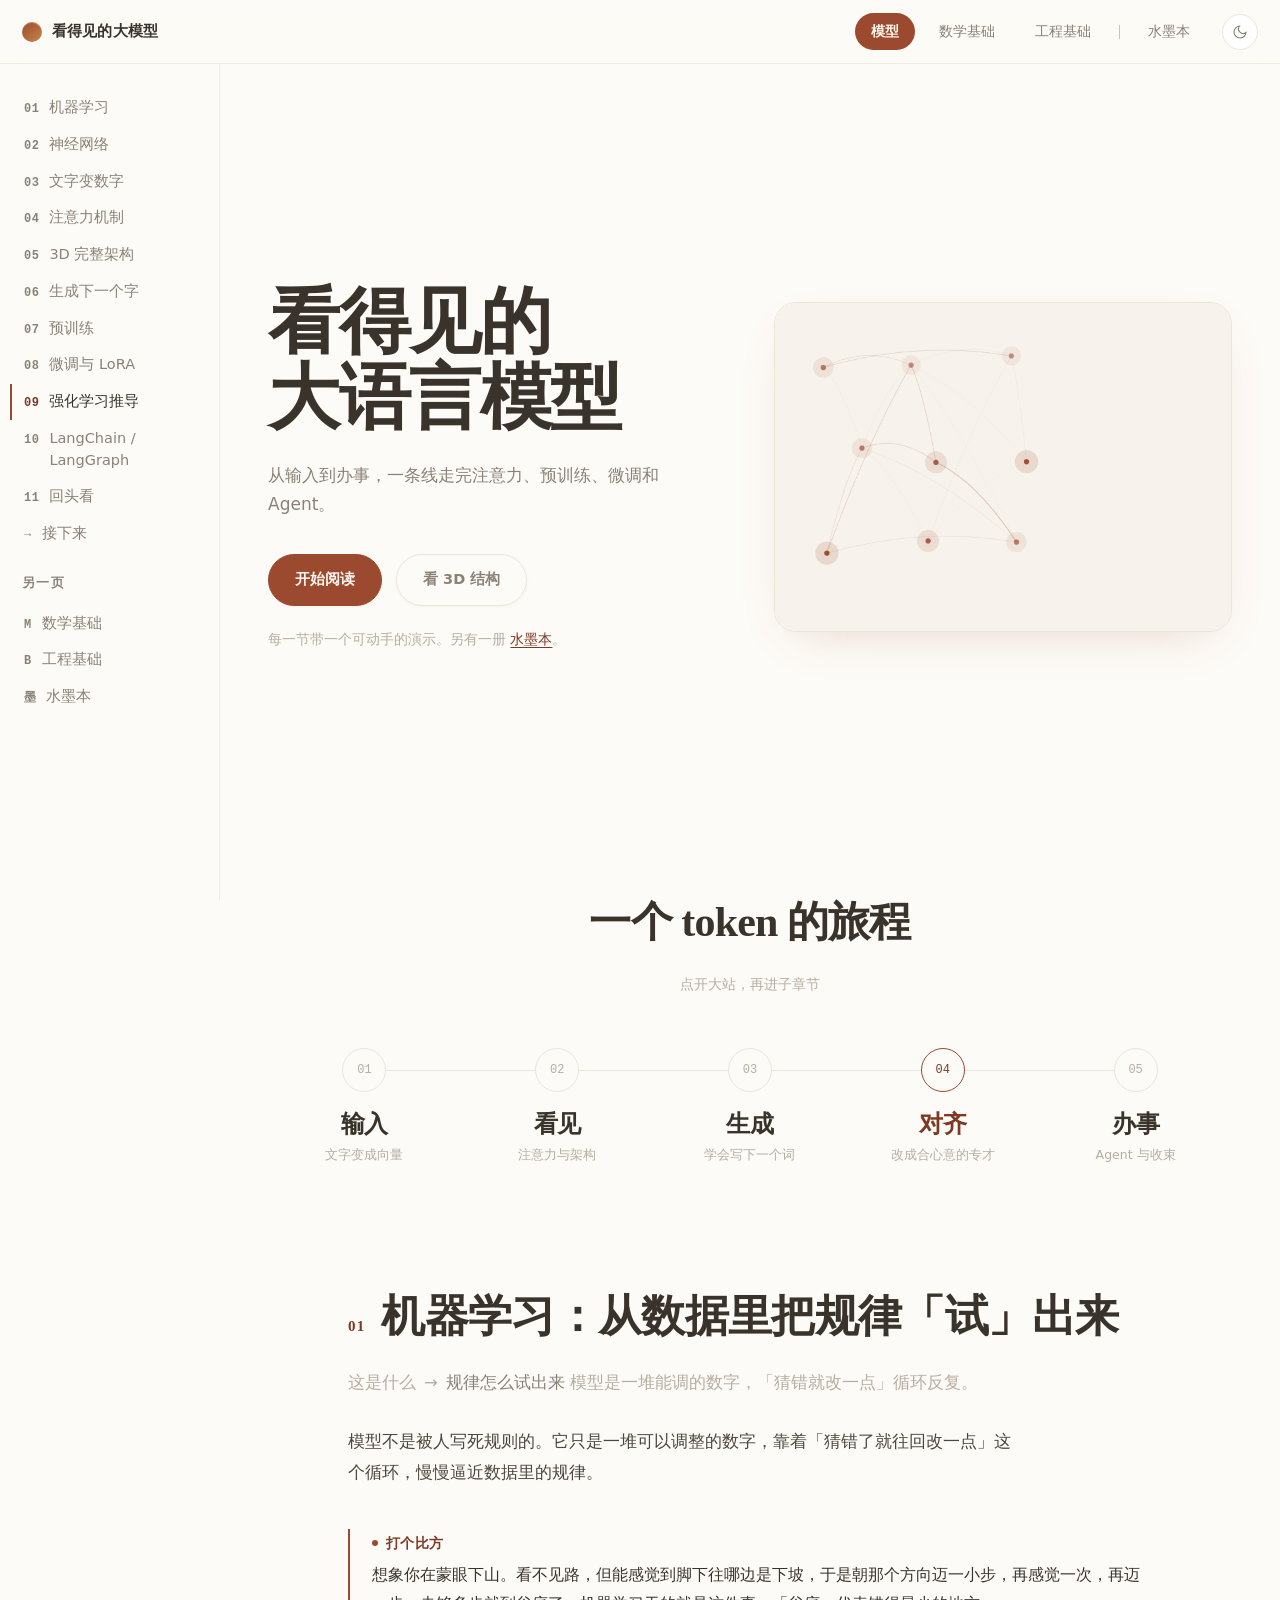
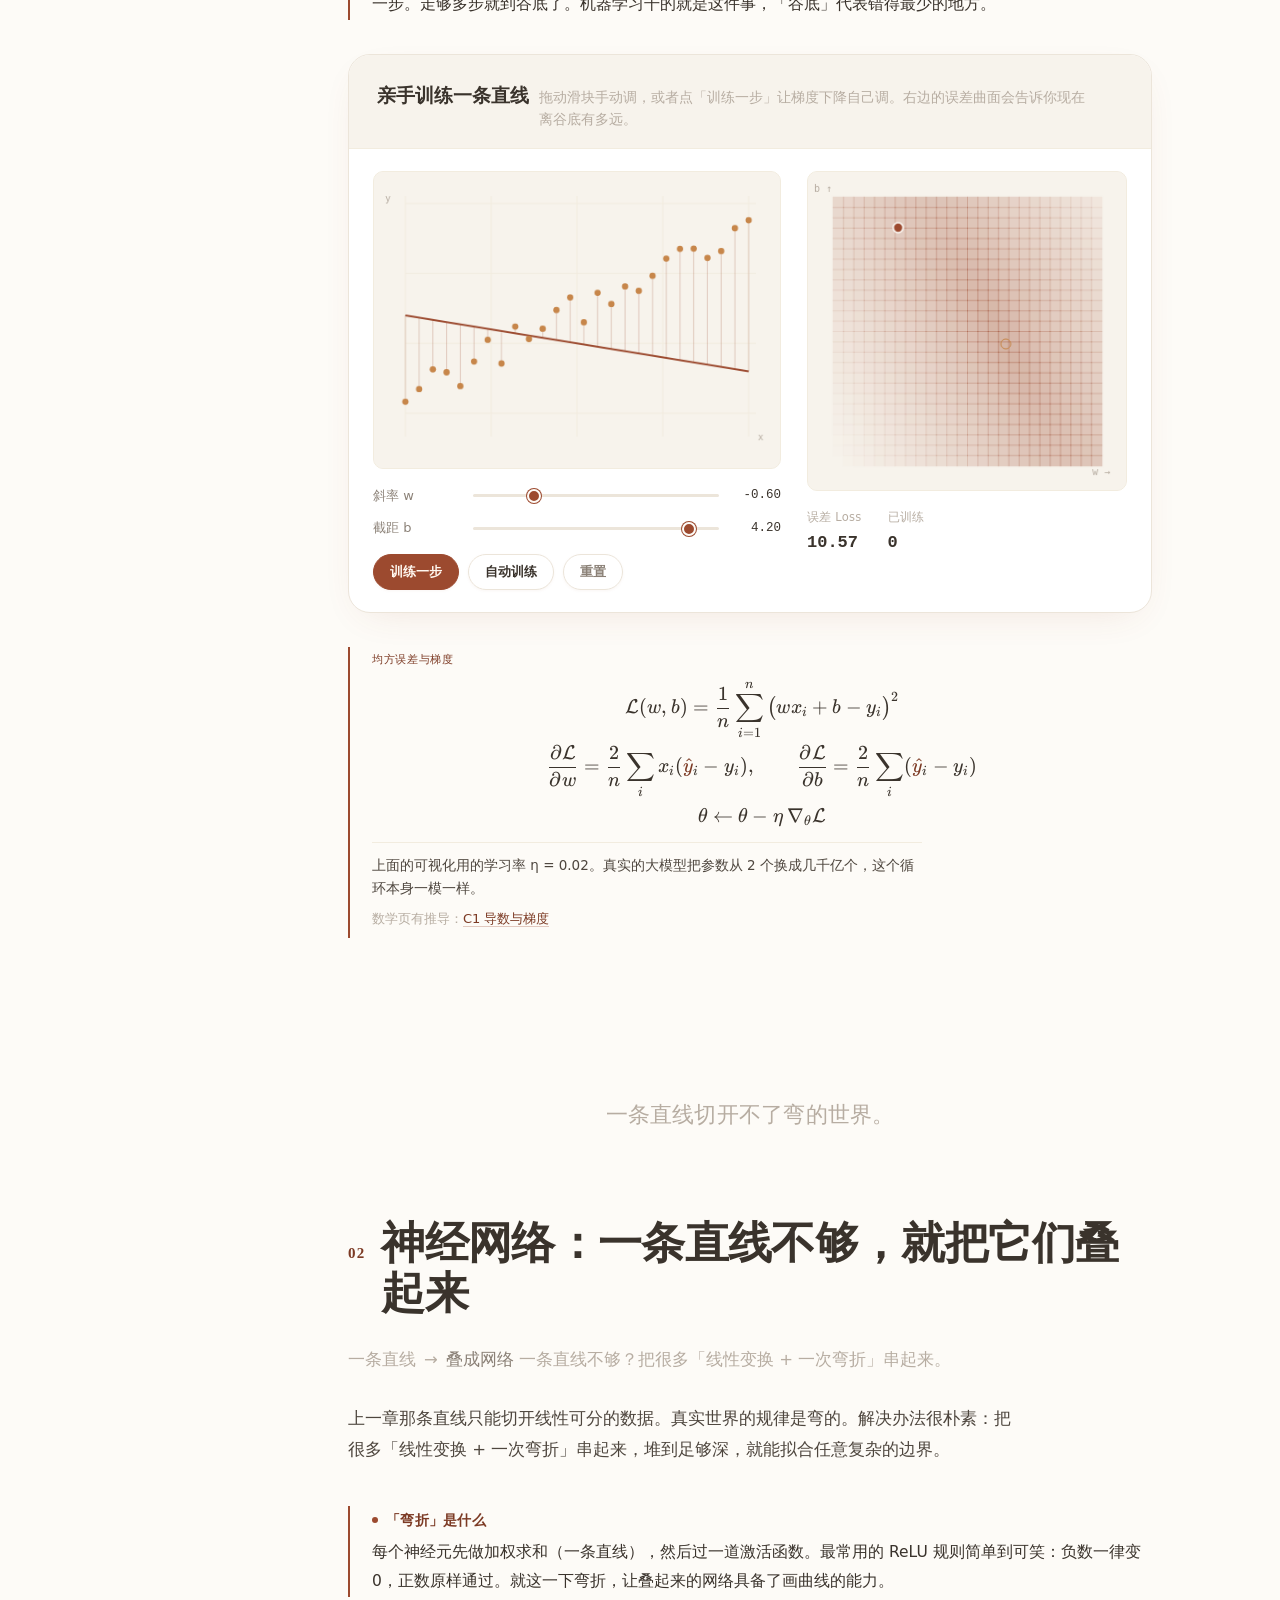
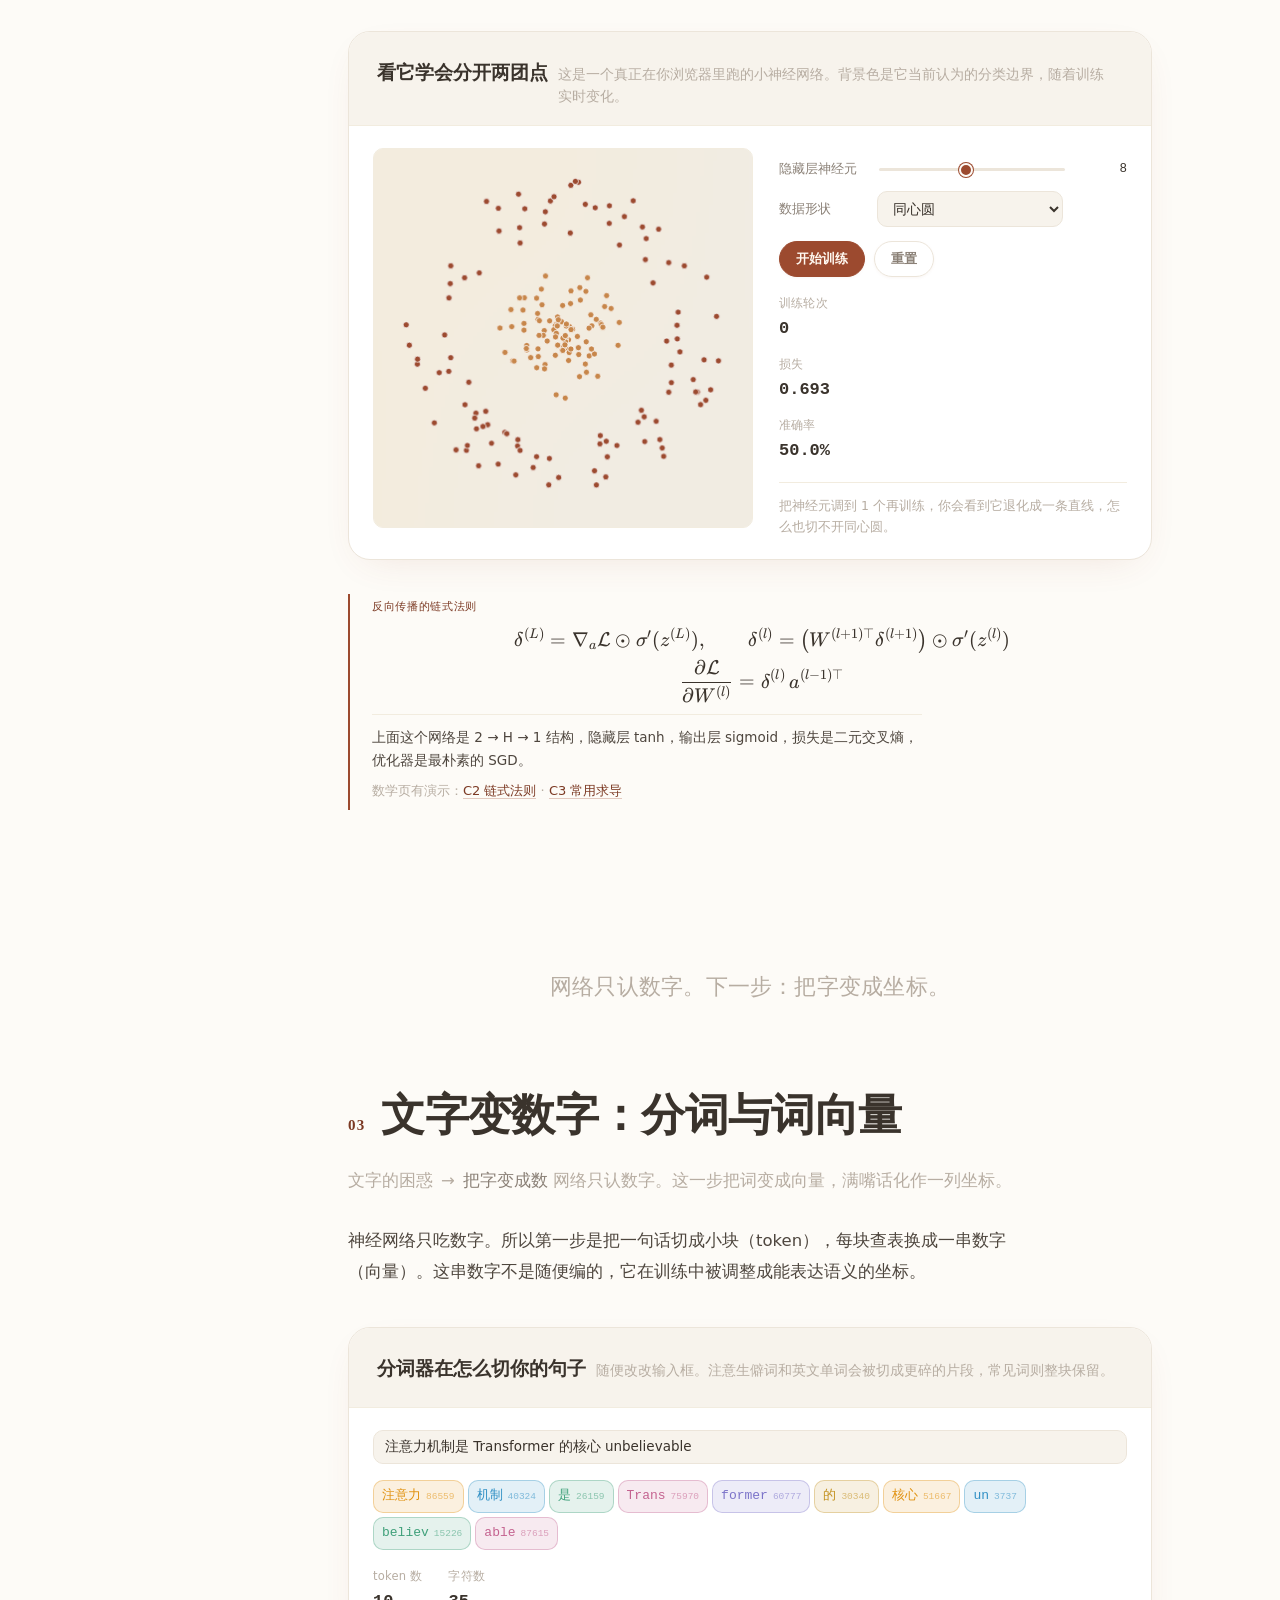
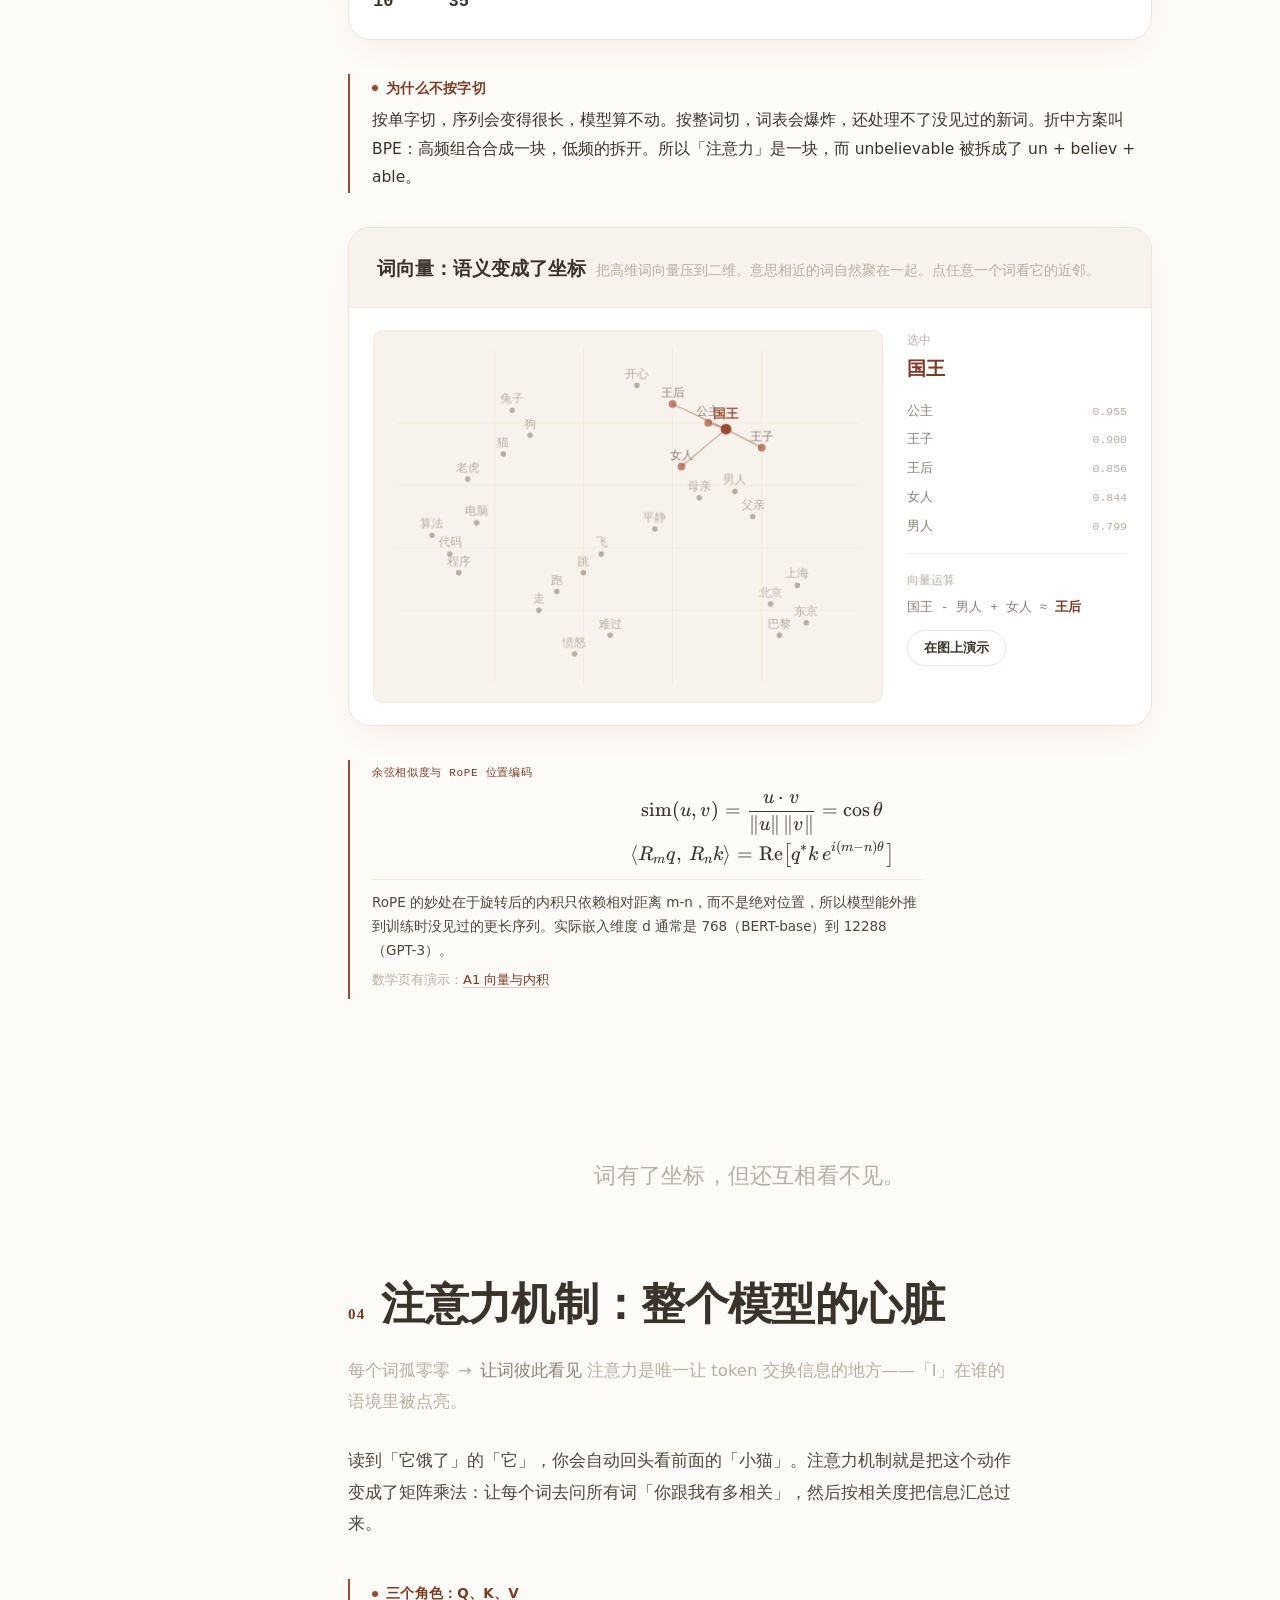
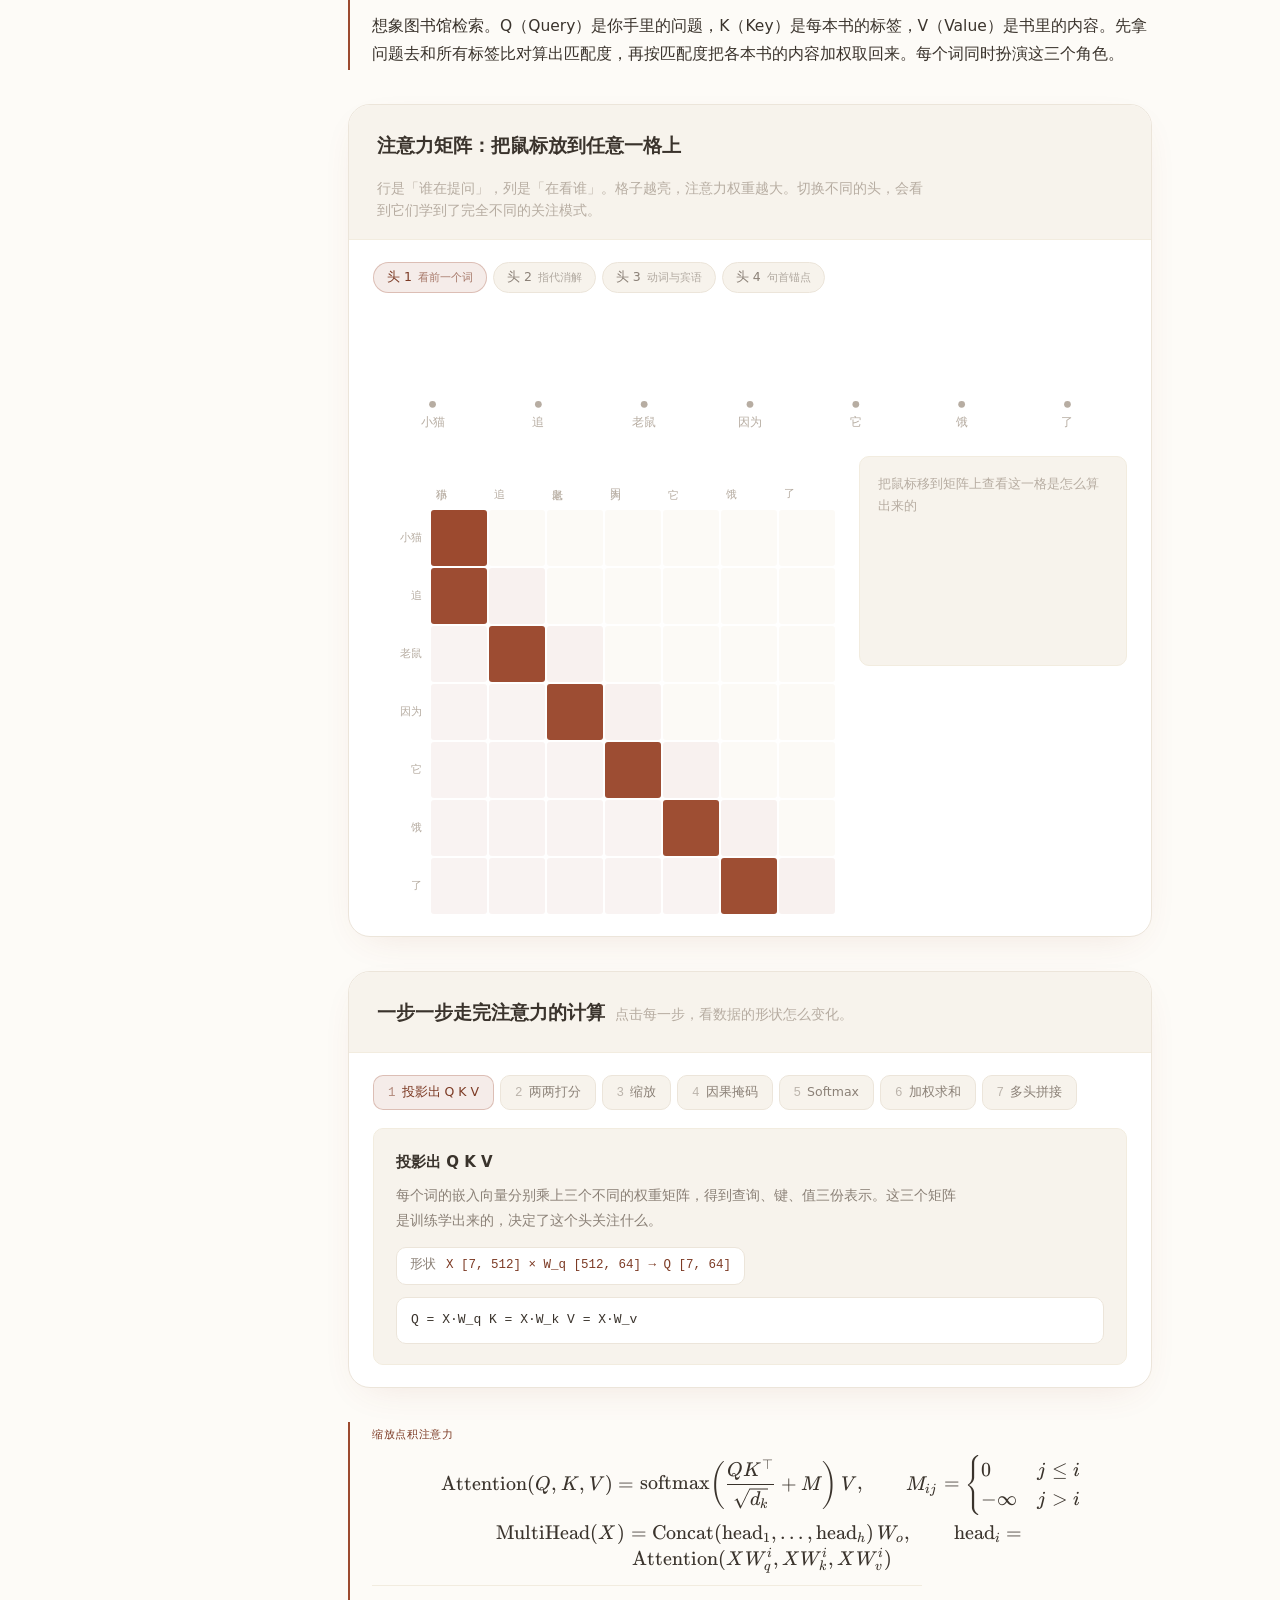
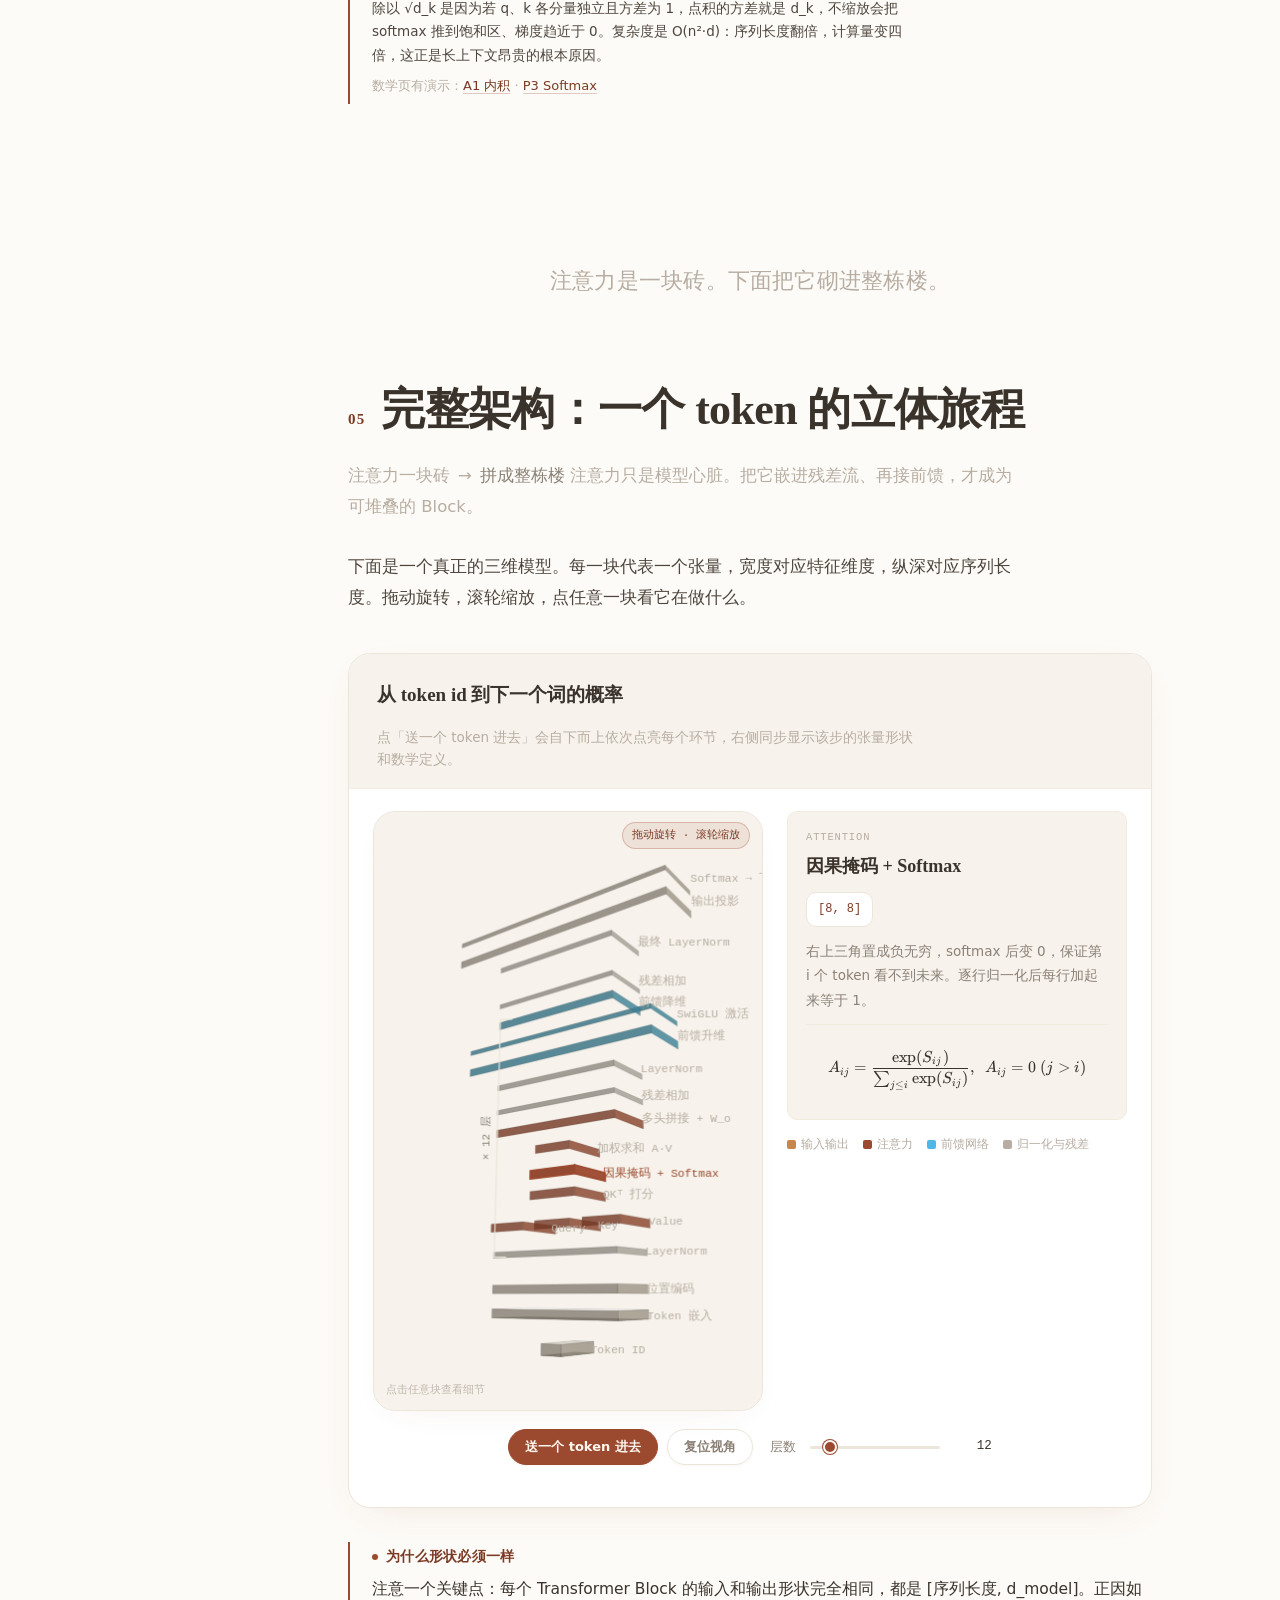
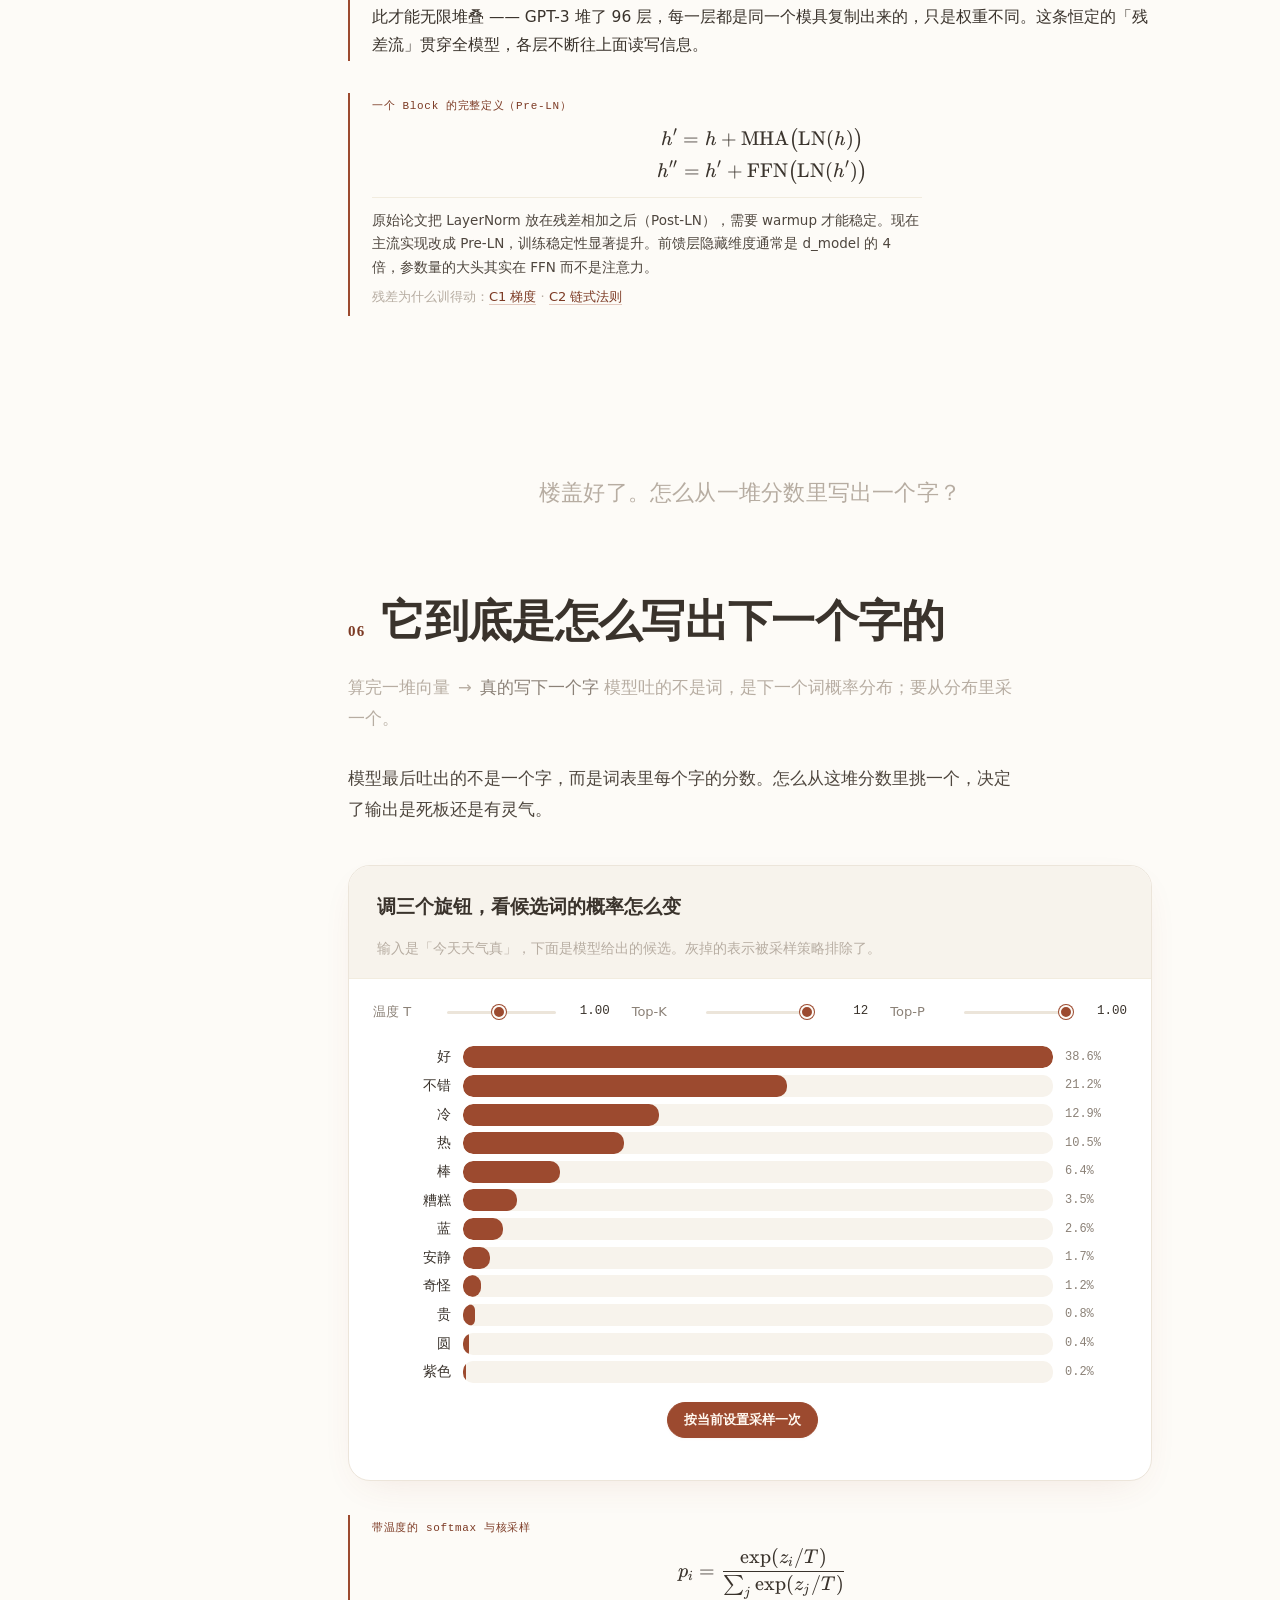
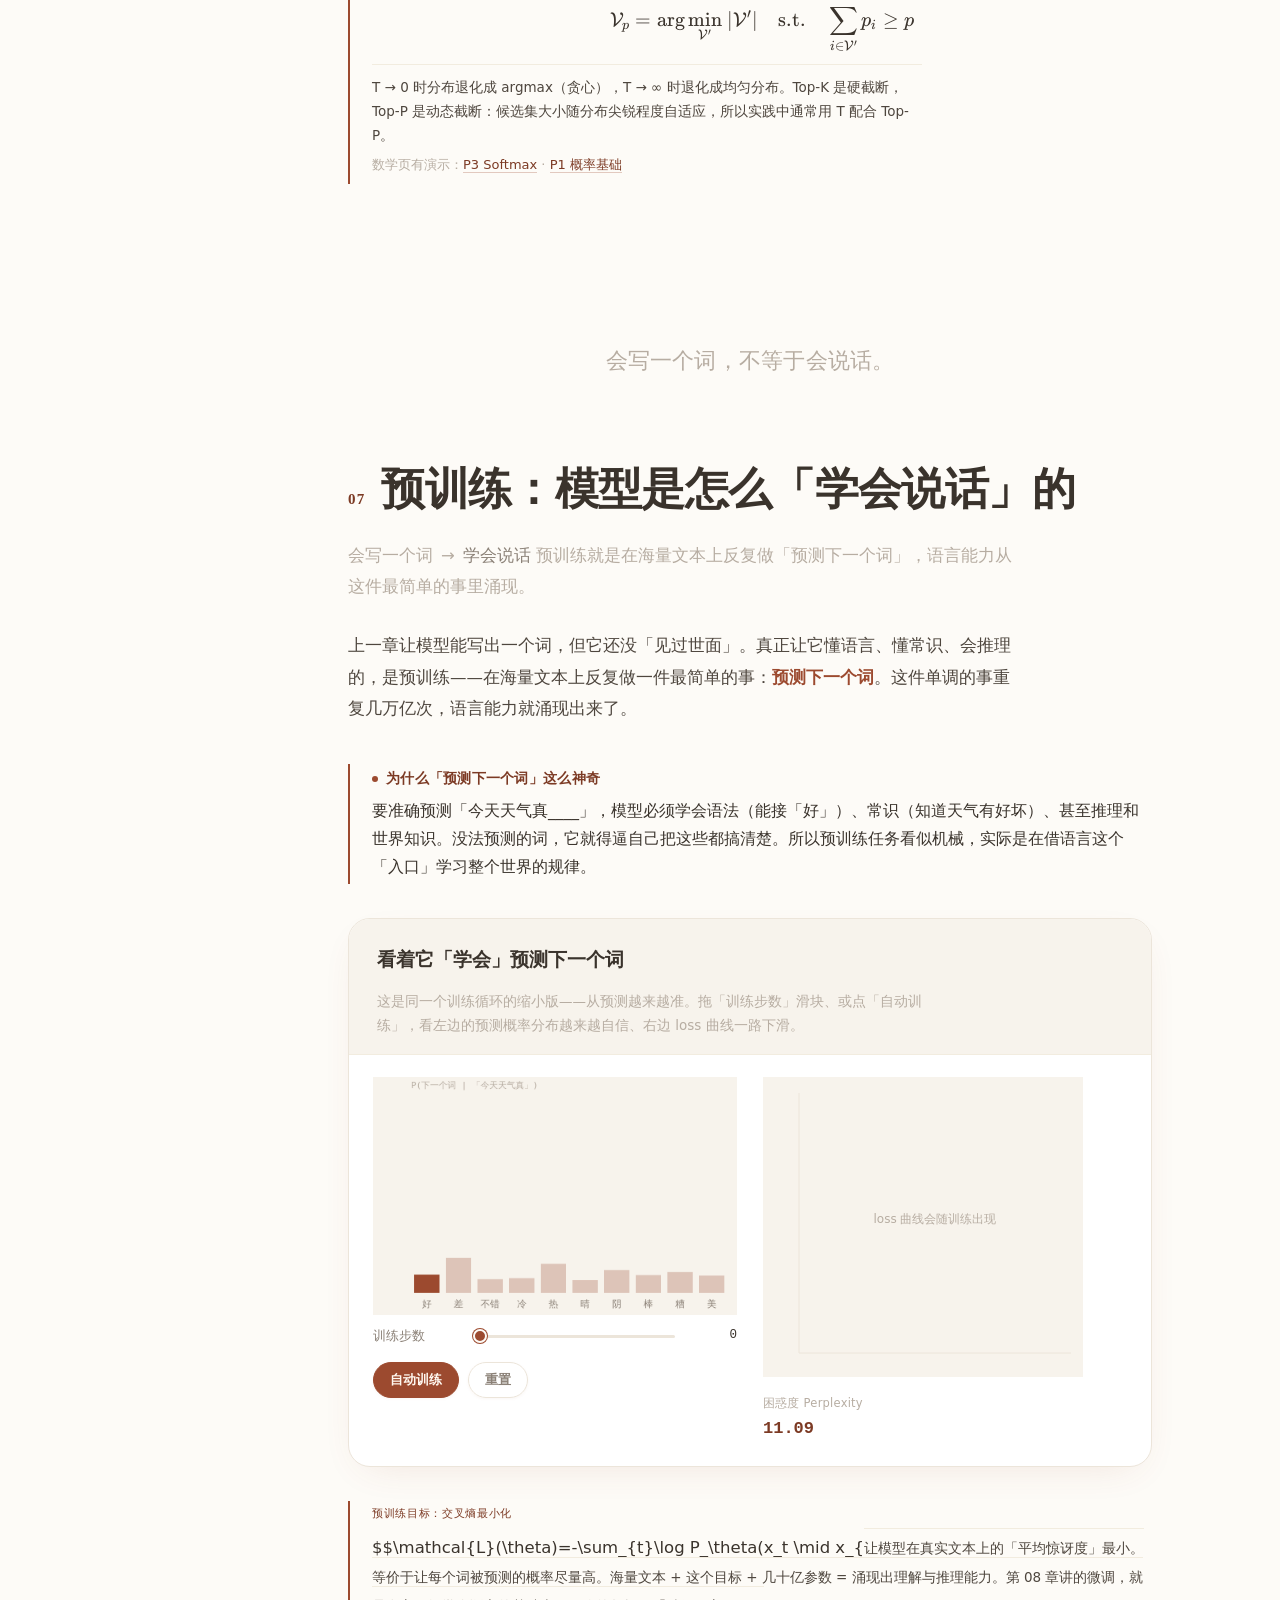
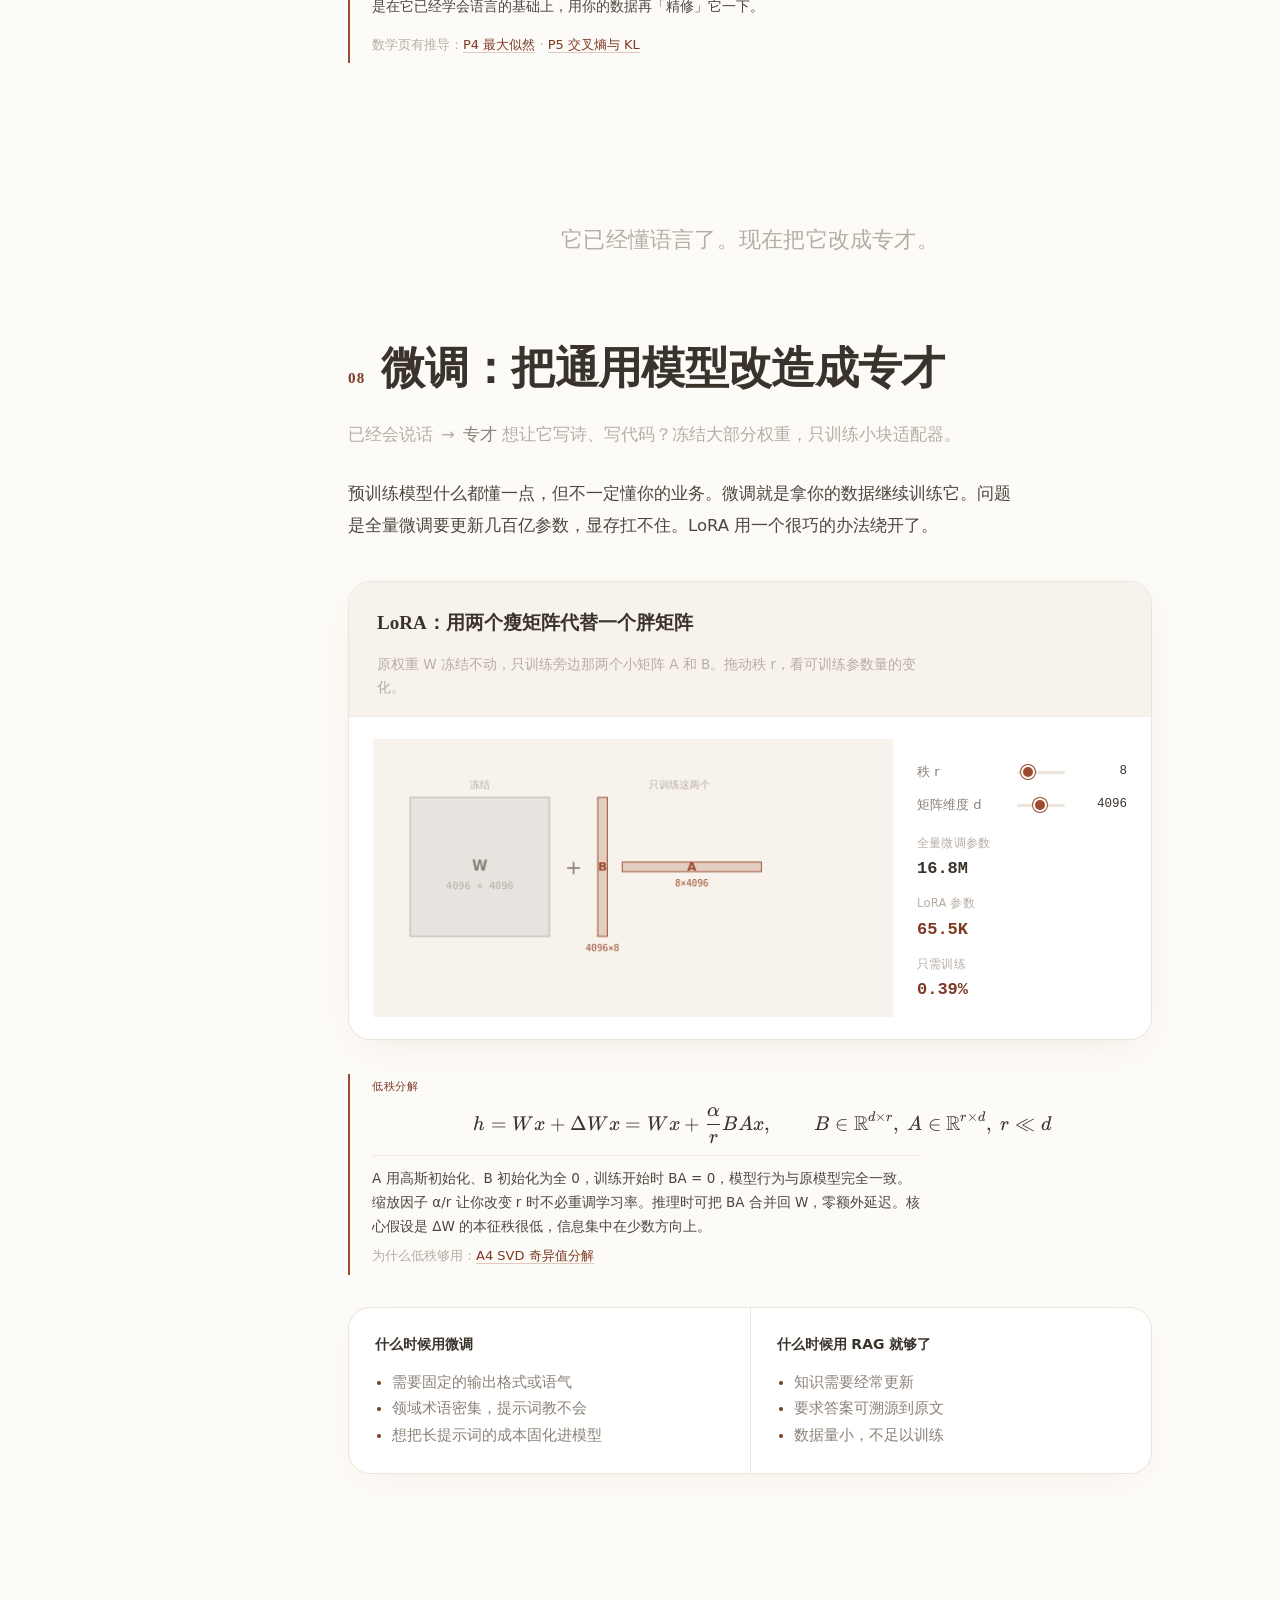
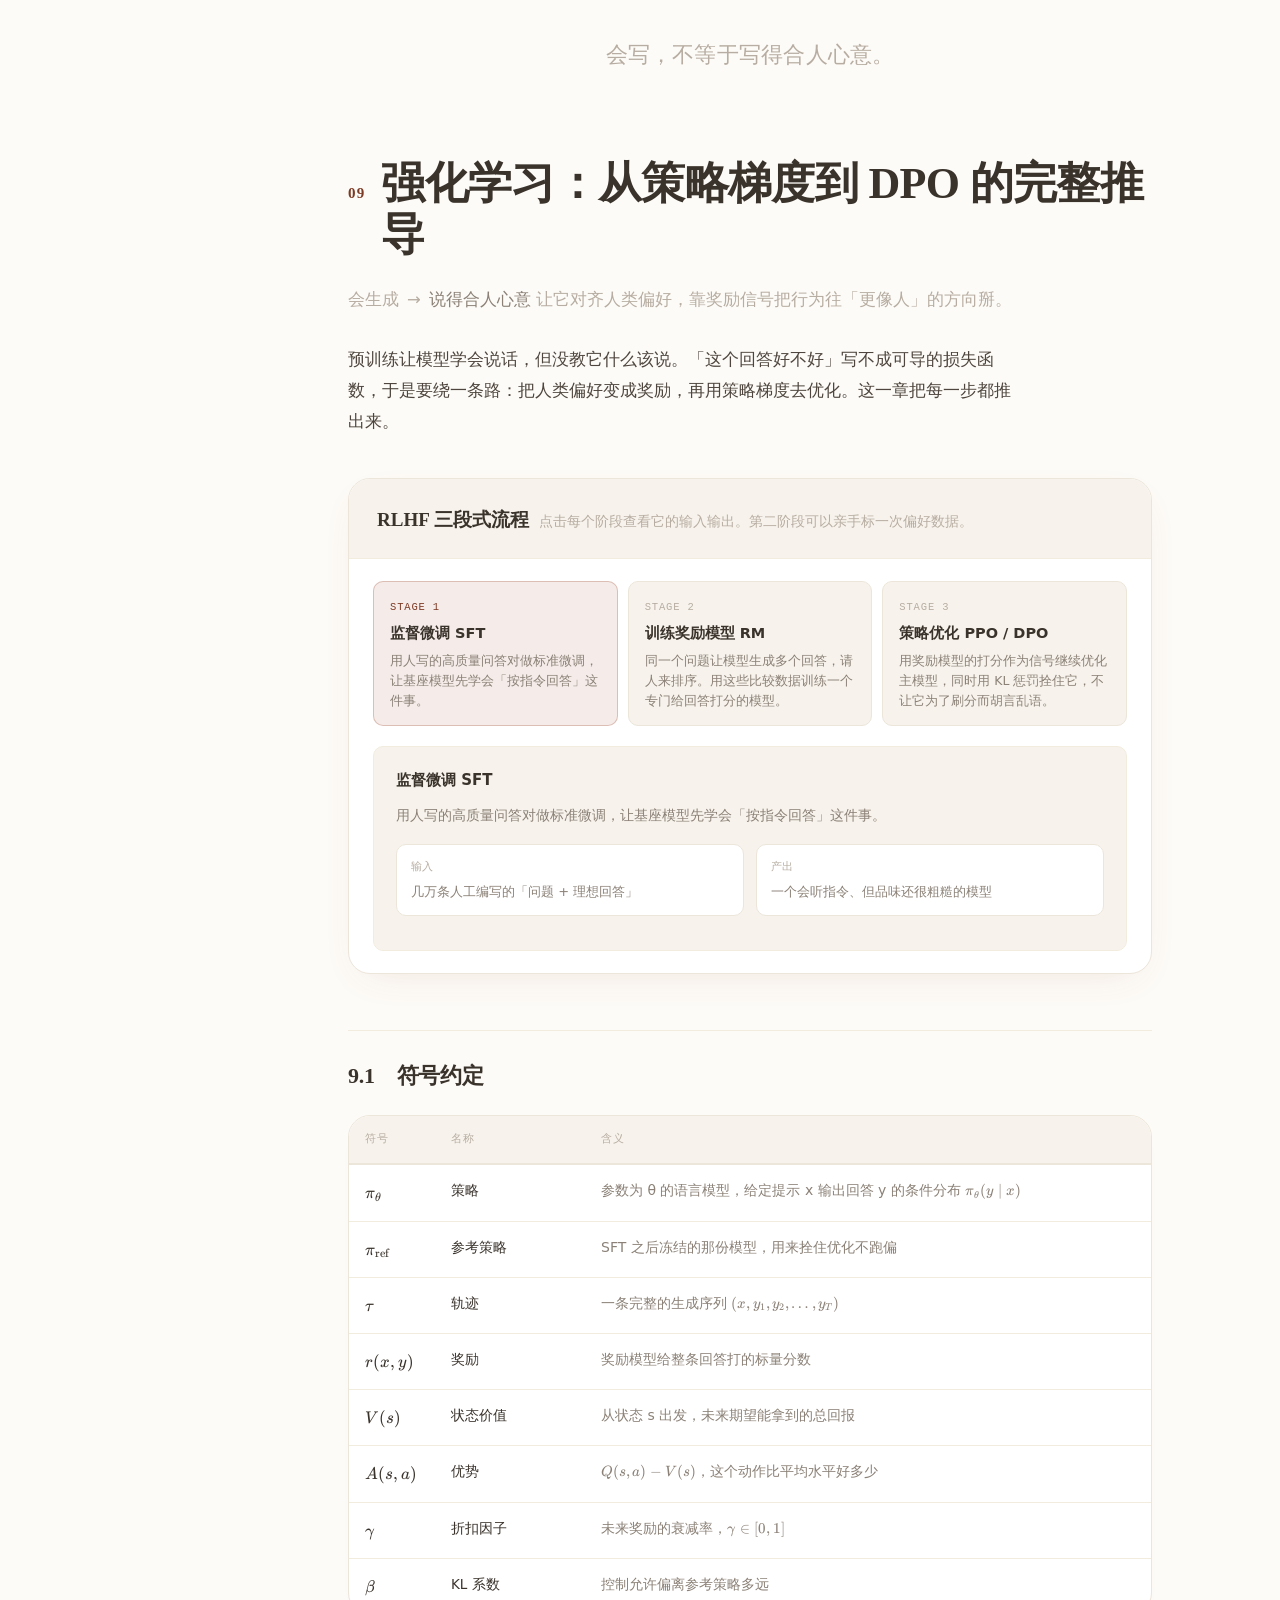
==== commit bcefa941: "Replace doodle/heytea hand-drawn book with ink-wash edition Ink storytelling pages become the primar" ====
--- a/index.html
+++ b/index.html
@@ -28,7 +28,7 @@
       <a class="pagelink" href="math.html">数学基础</a>
       <a class="pagelink" href="basics.html">工程基础</a>
       <span class="pagelink-sep" aria-hidden="true"></span>
-      <a class="pagelink" href="doodle.html">手绘本</a>
+      <a class="pagelink" href="ink.html">水墨本</a>
     </nav>
     <button type="button" class="theme-btn" id="themeBtn" aria-label="切换深浅色">
       <svg class="i-moon" viewBox="0 0 24 24"><path d="M21 12.8A9 9 0 1 1 11.2 3a7 7 0 0 0 9.8 9.8z"/></svg>
@@ -57,7 +57,7 @@
   <ol class="rail-list">
     <li><a href="math.html"><b>M</b> 数学基础</a></li>
     <li><a href="basics.html"><b>B</b> 工程基础</a></li>
-    <li><a href="doodle.html"><b>绘</b> 手绘本</a></li>
+    <li><a href="ink.html"><b>墨</b> 水墨本</a></li>
   </ol>
 </aside>
 
@@ -71,7 +71,7 @@
       <a class="btn btn-primary" href="#ch1">开始阅读</a>
       <a class="btn btn-ghost" href="#ch5">看 3D 结构</a>
     </div>
-    <p class="hero-quiet">每一节带一个可动手的演示。另有一册 <a href="doodle.html">手绘本</a>。</p>
+    <p class="hero-quiet">每一节带一个可动手的演示。另有一册 <a href="ink.html">水墨本</a>。</p>
   </div>
   <div class="hero-viz">
     <canvas id="heroCanvas" width="720" height="520" aria-label="注意力权重流动示意"></canvas>
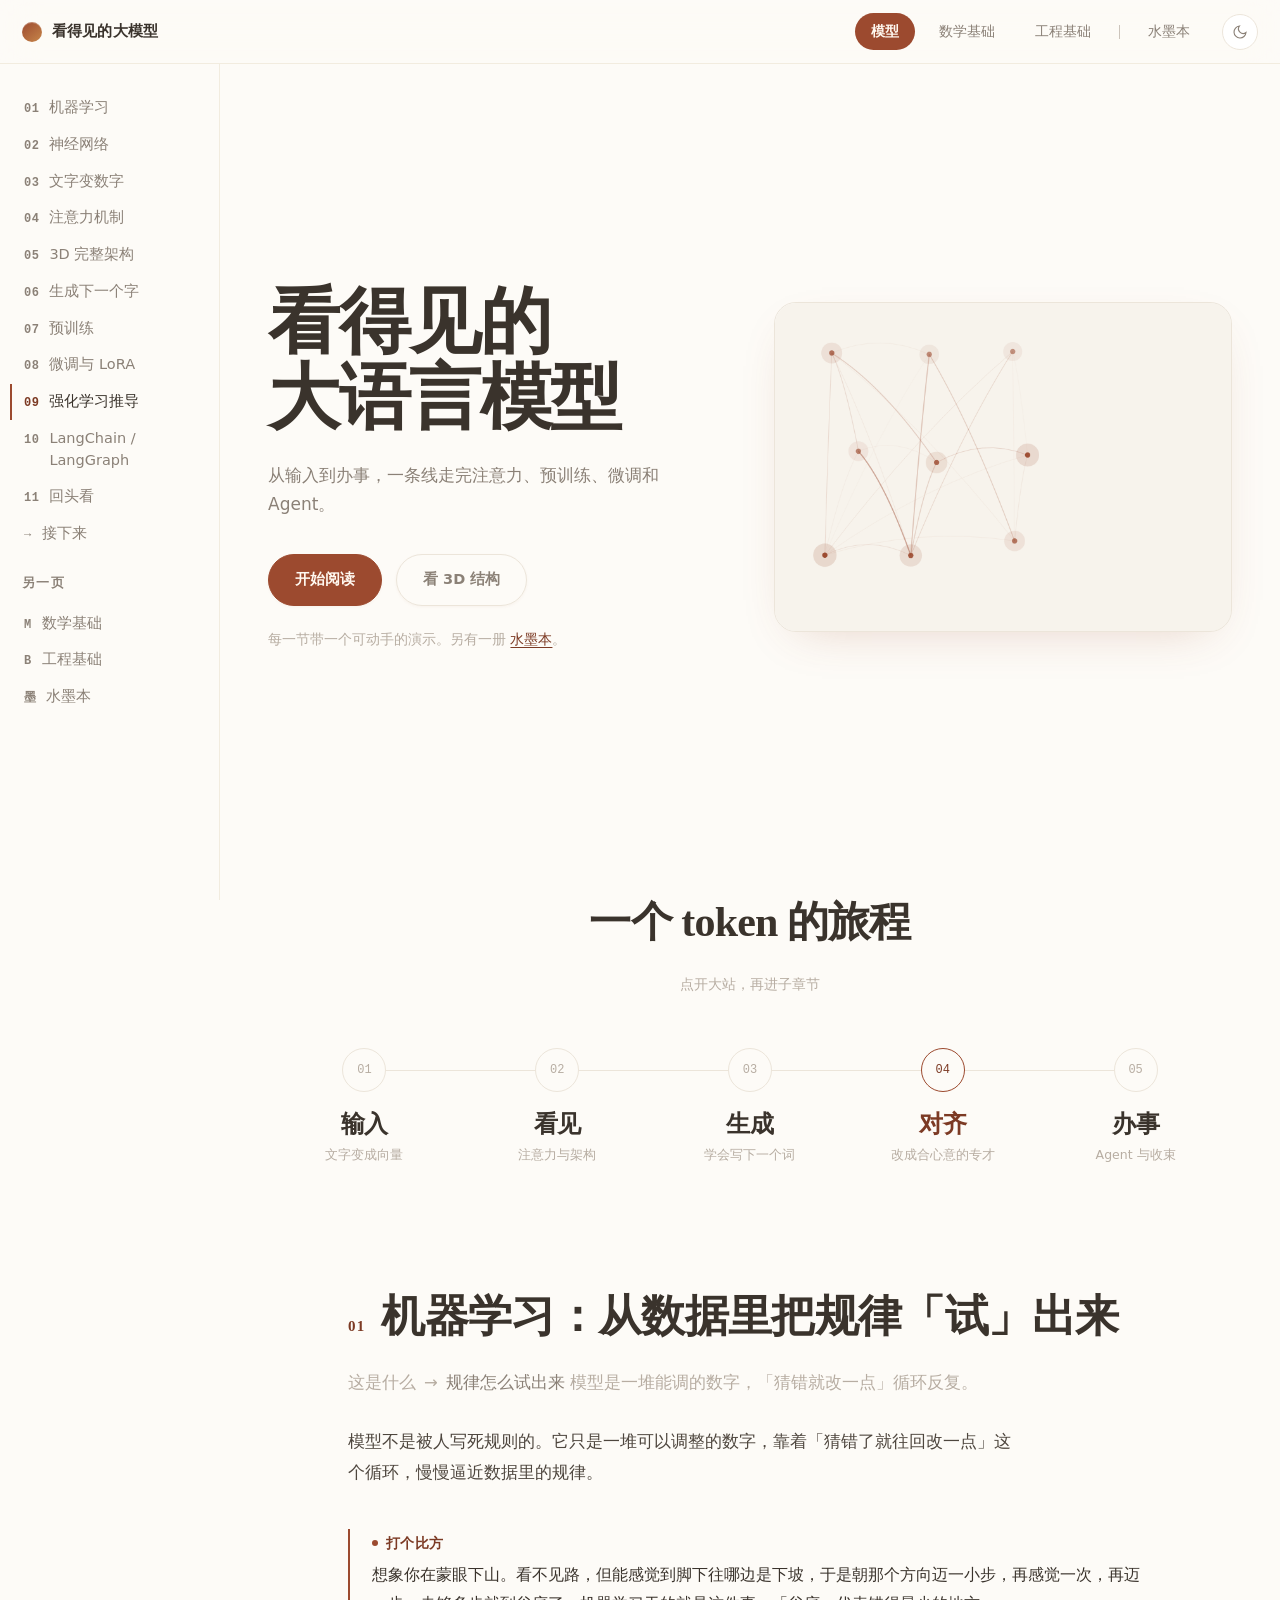
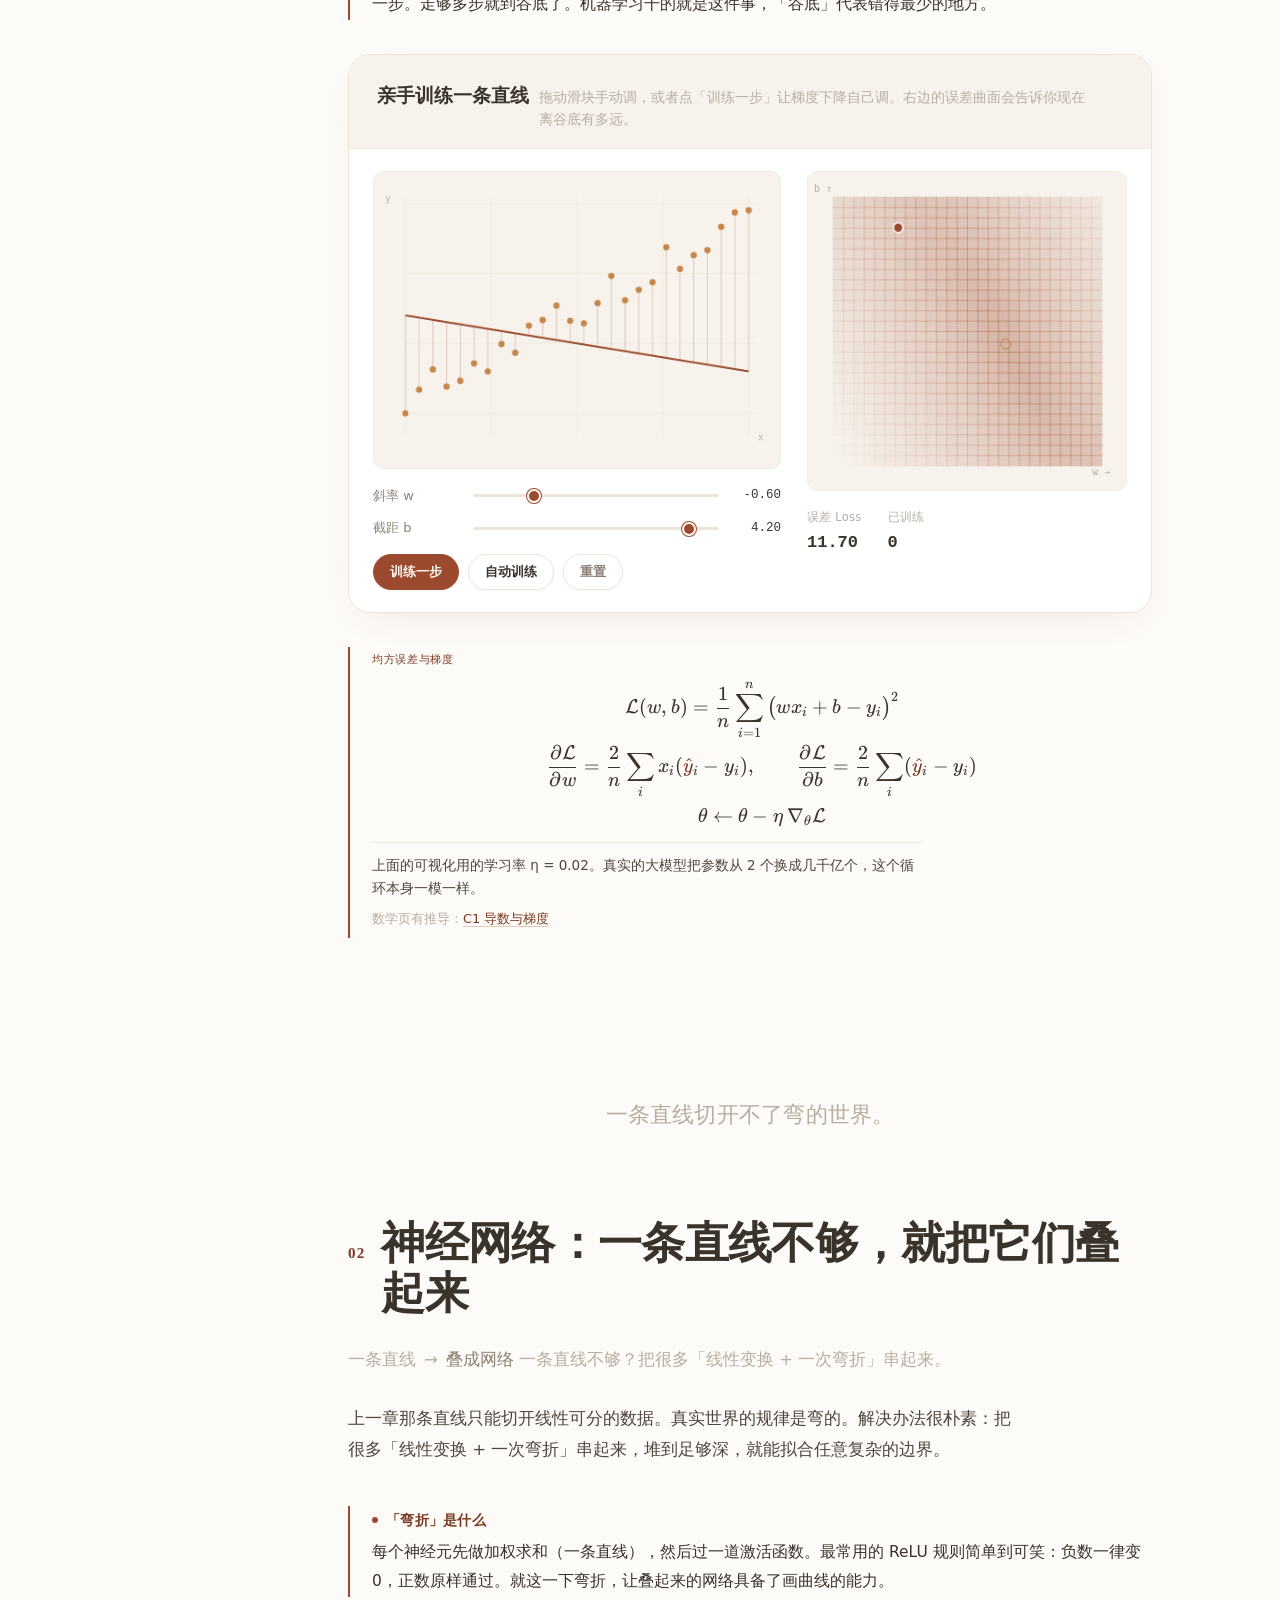
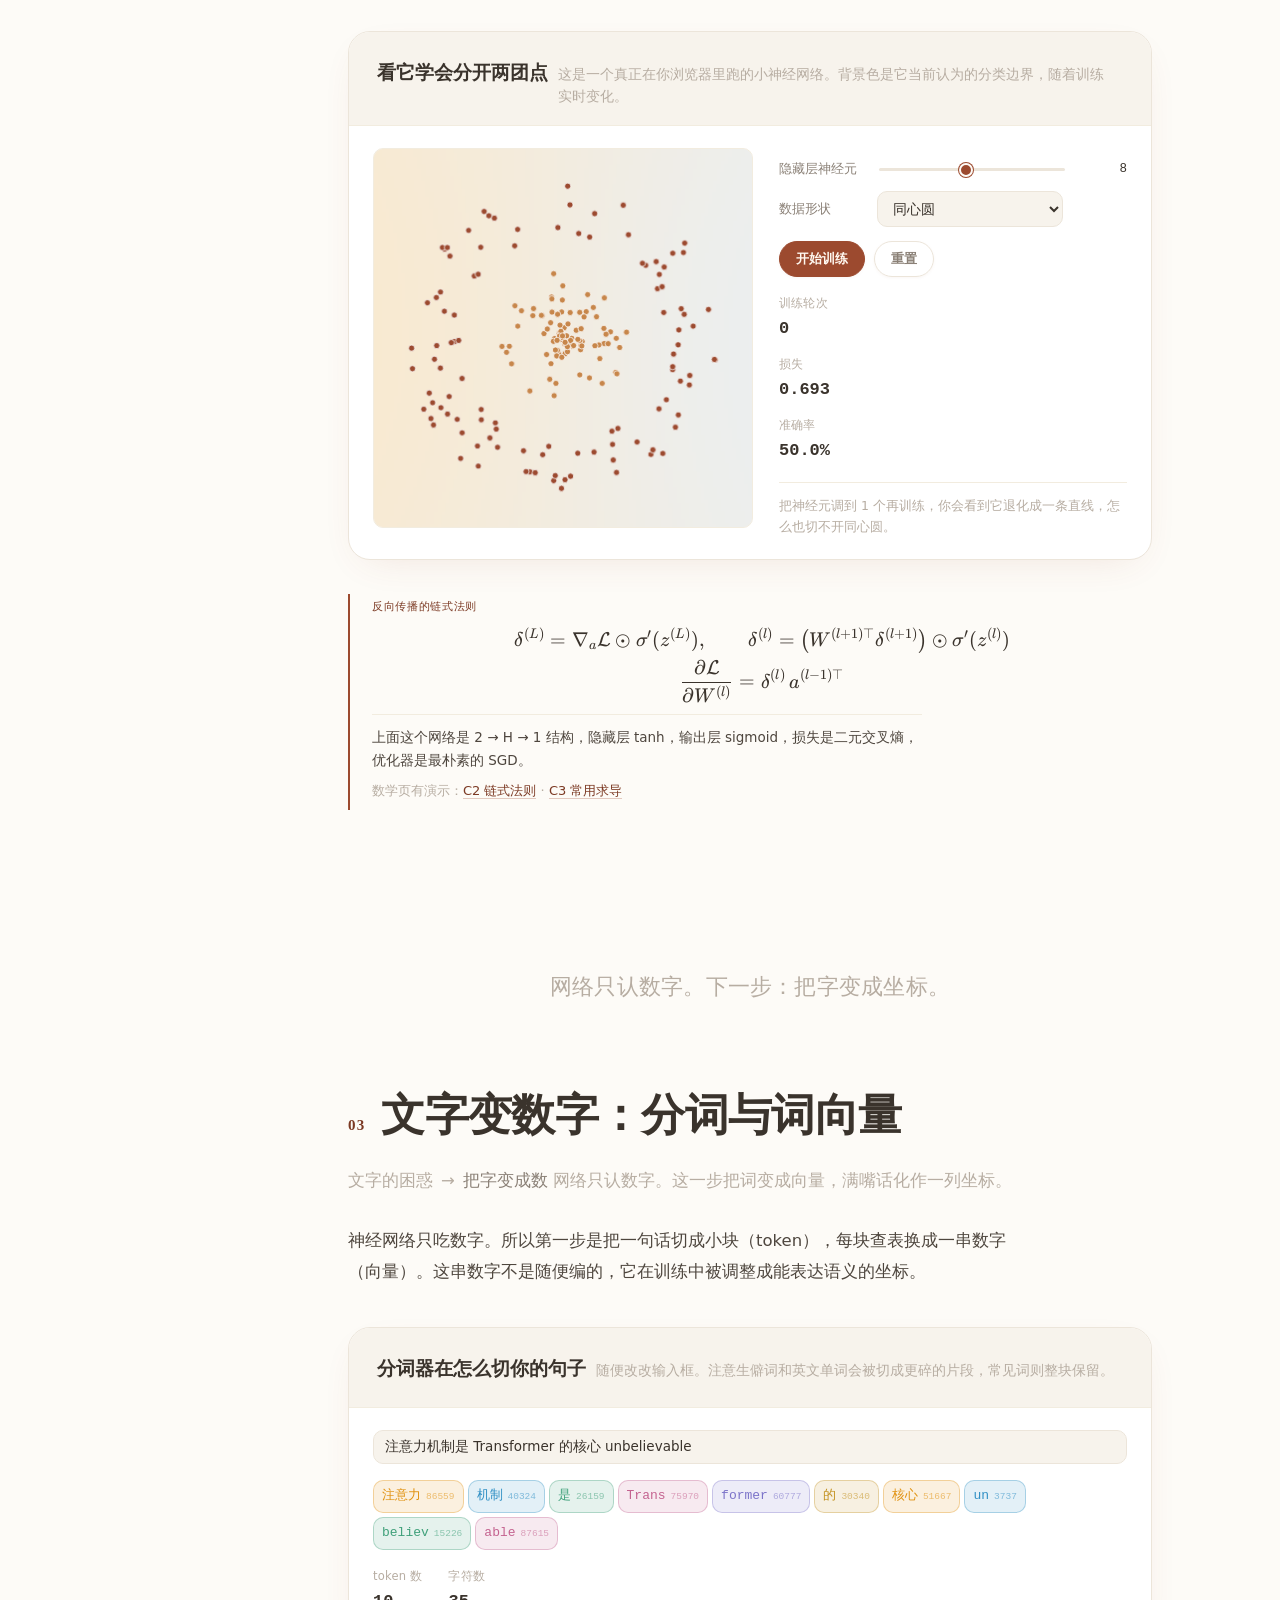
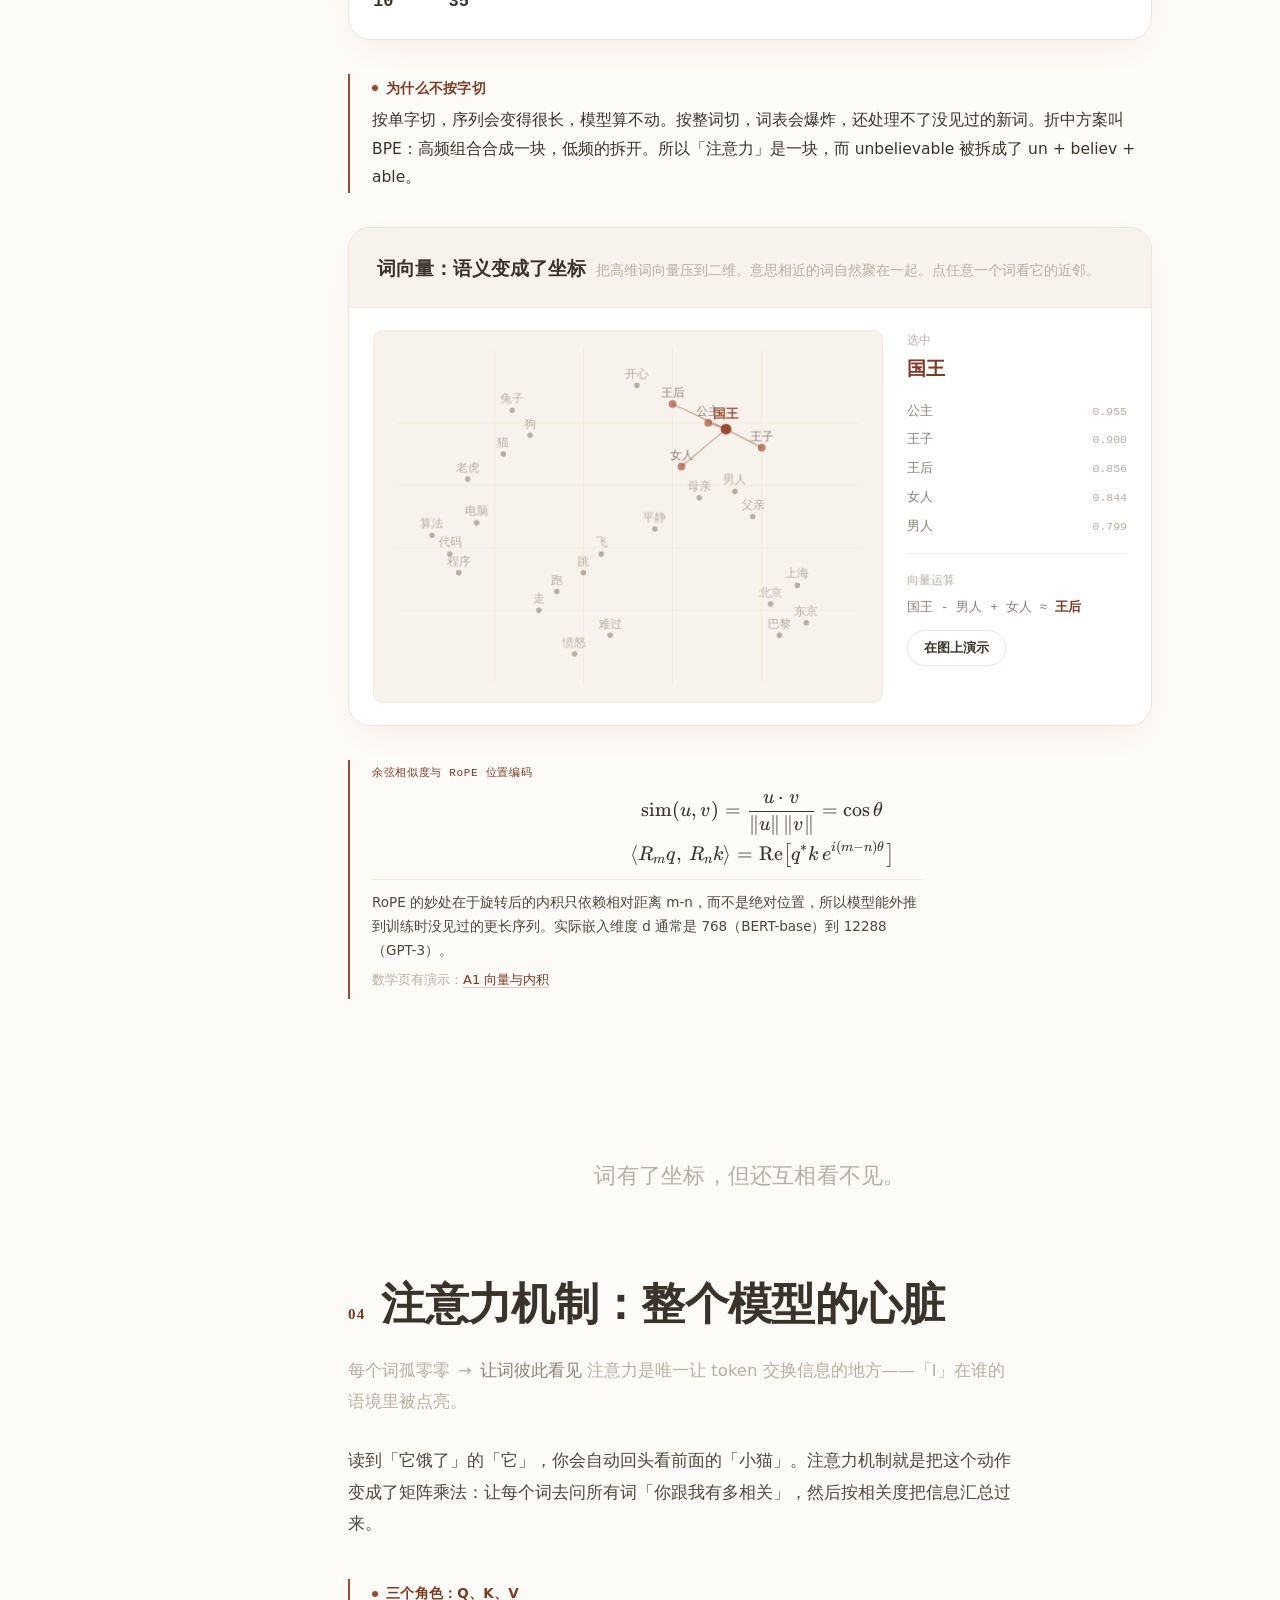
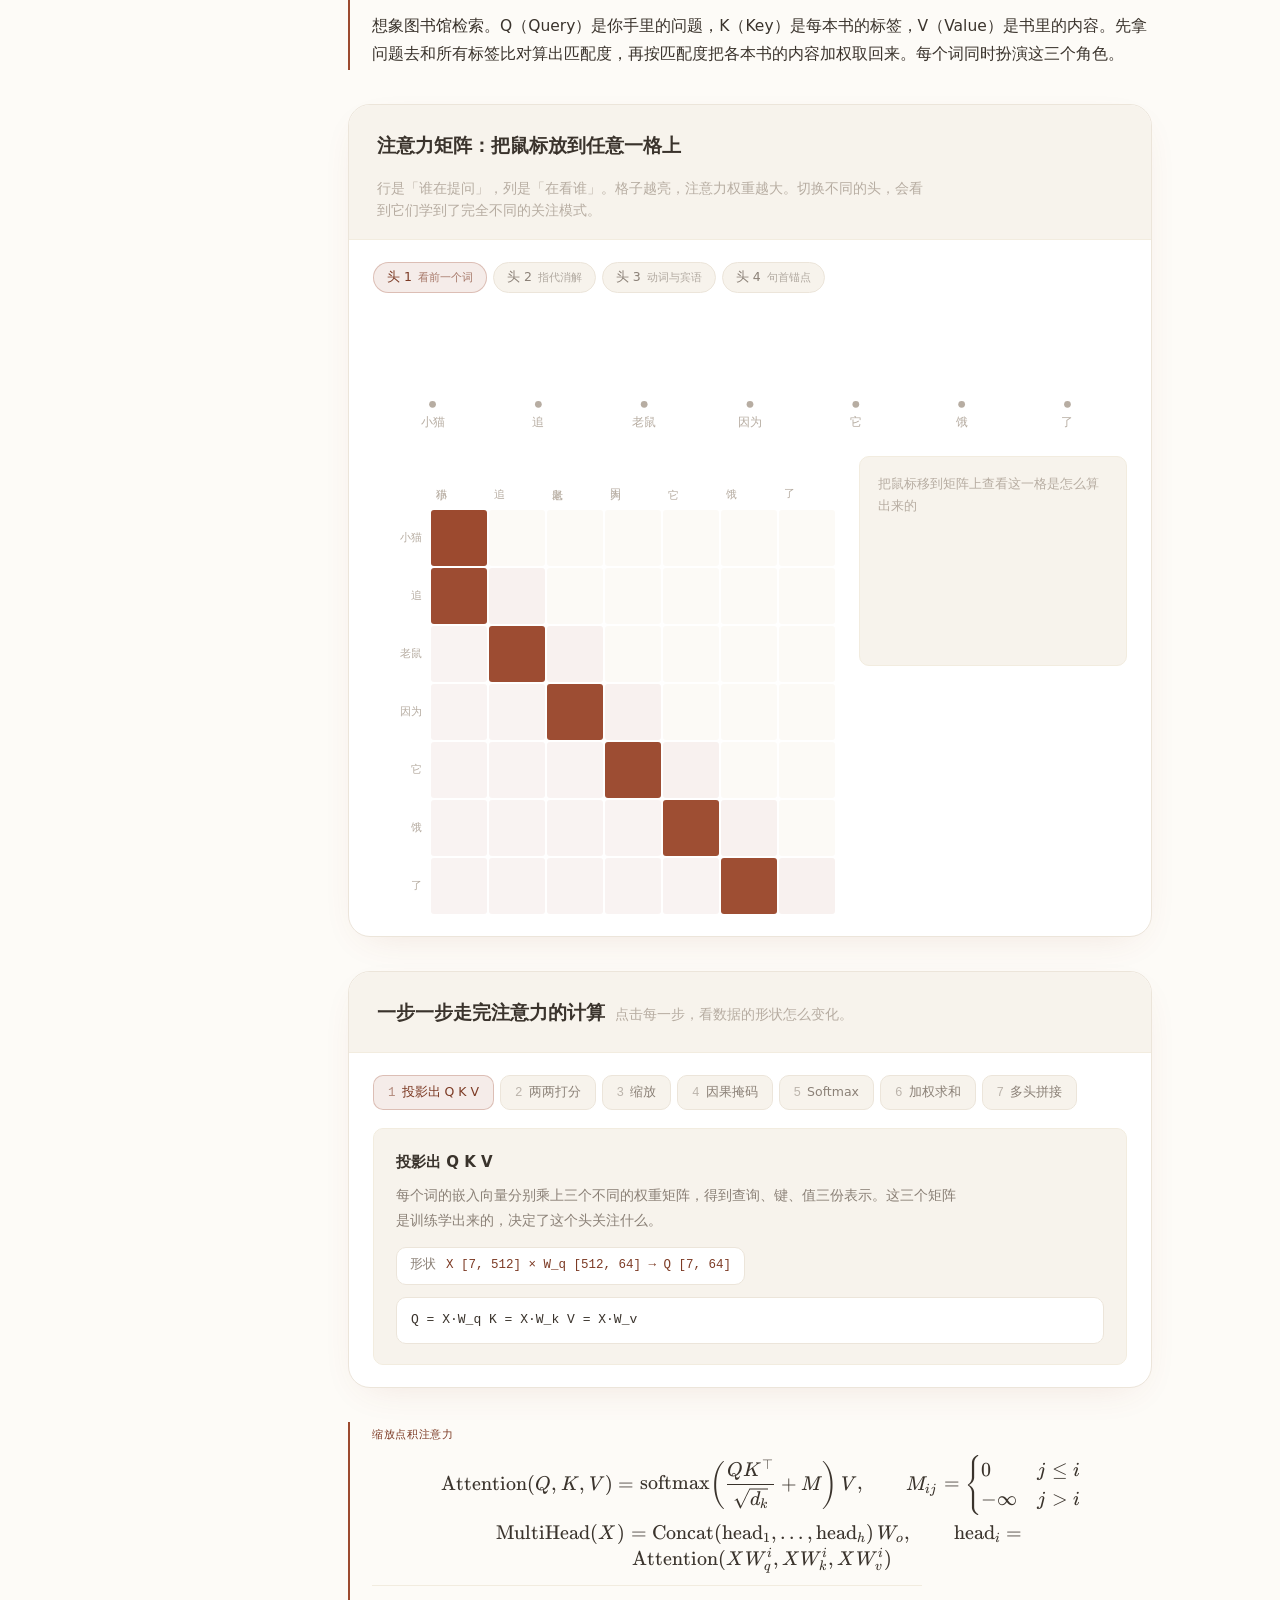
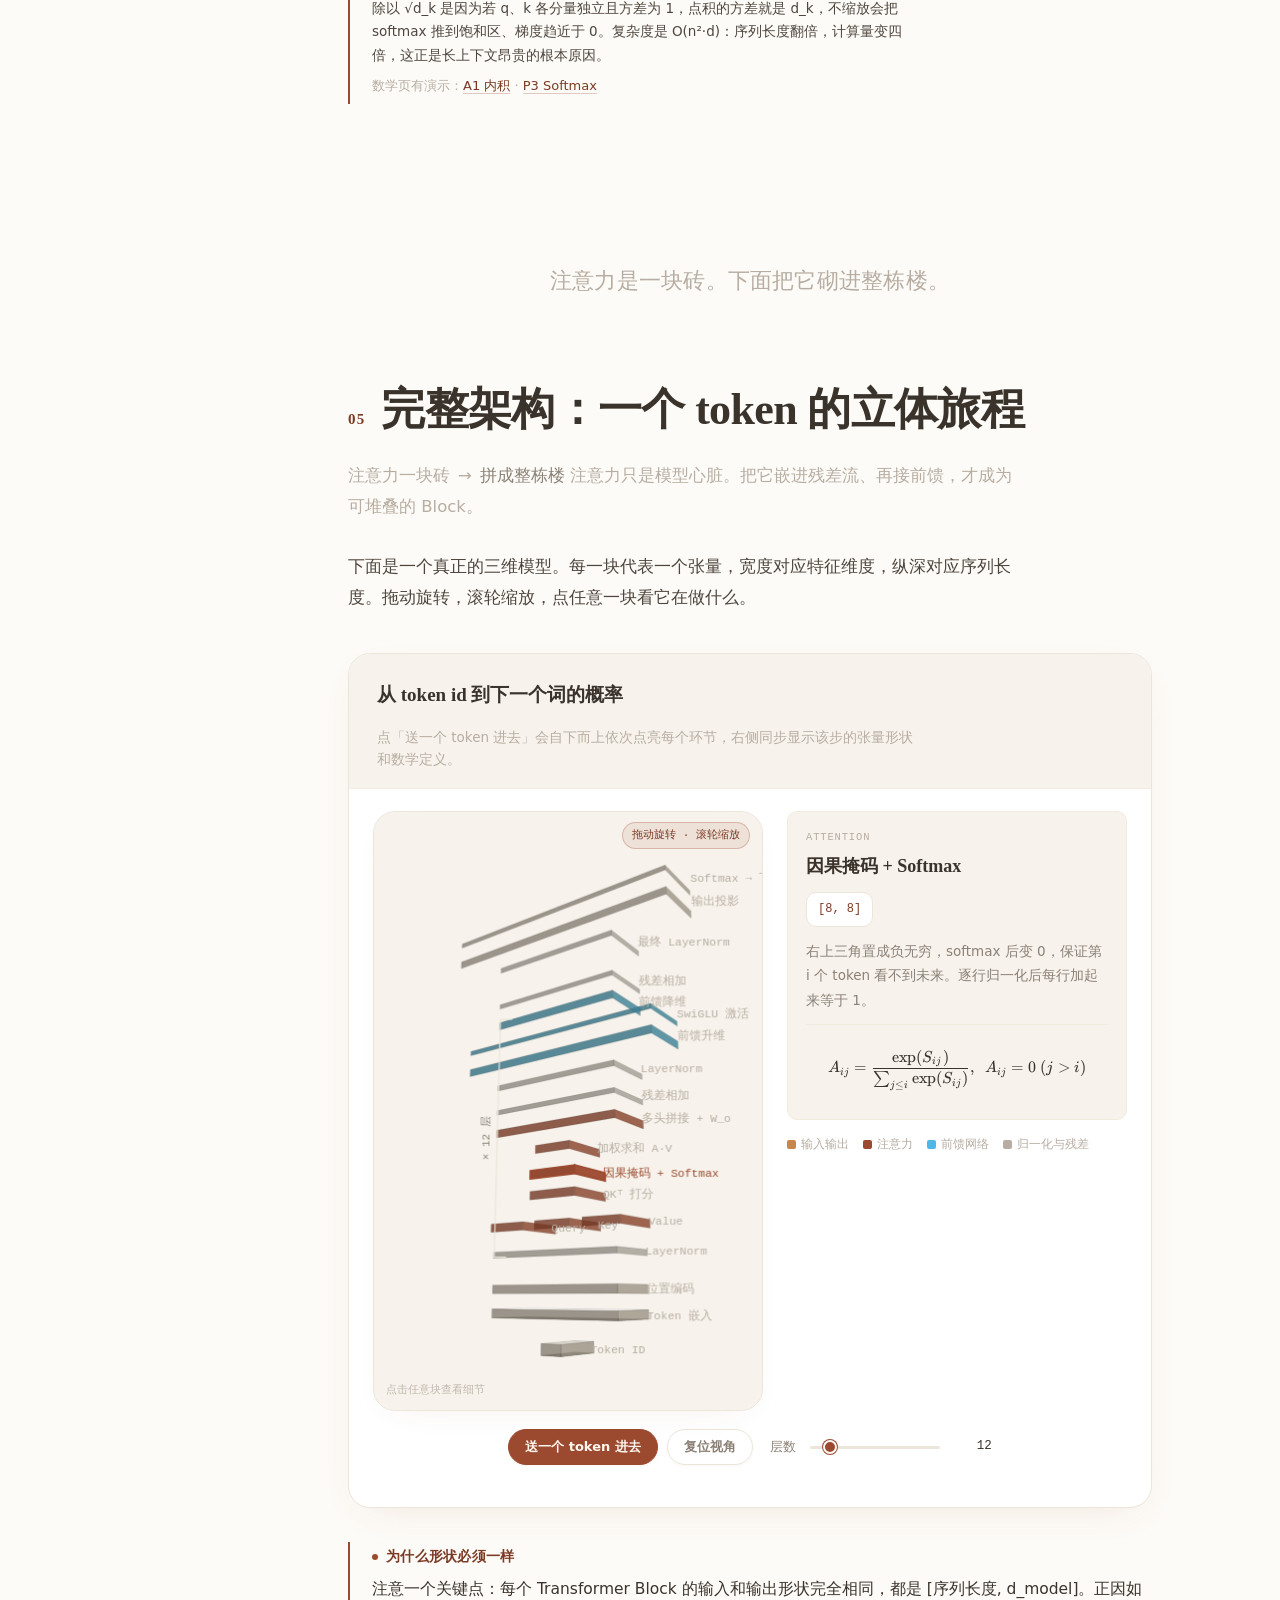
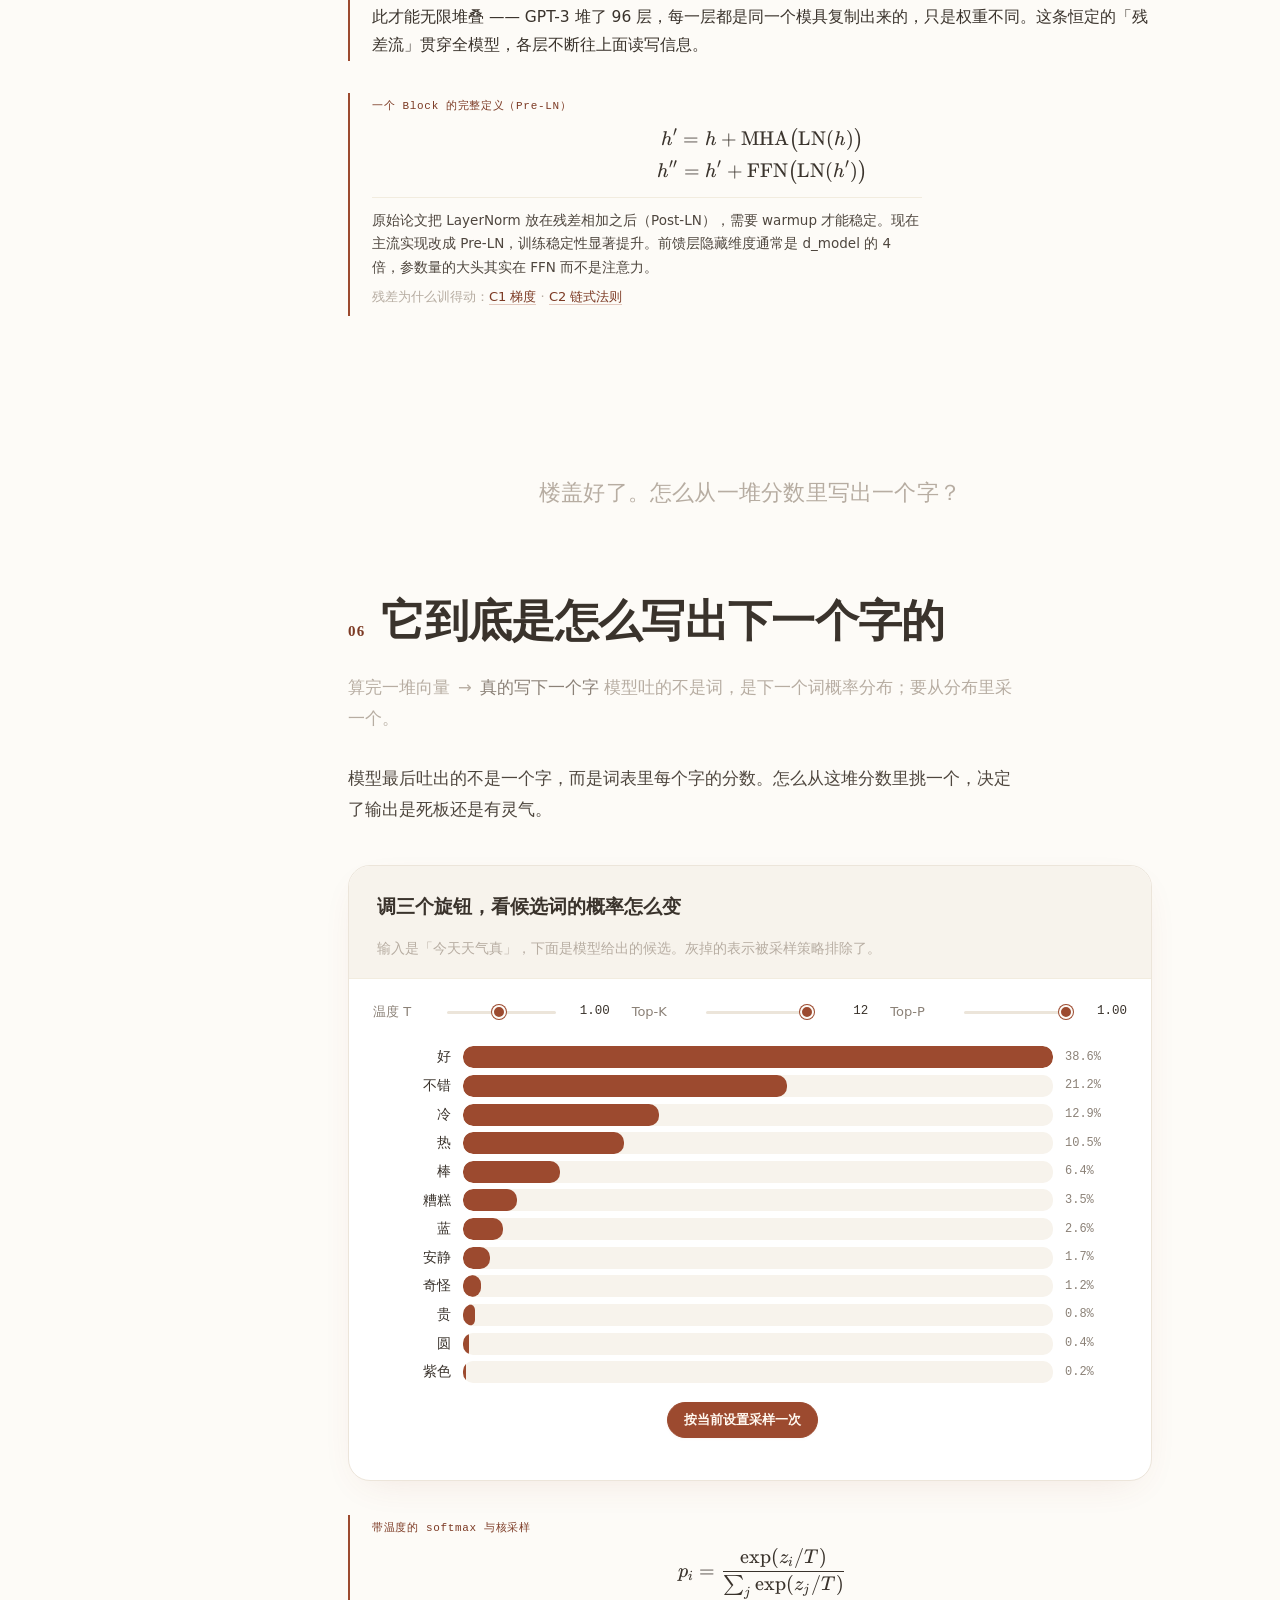
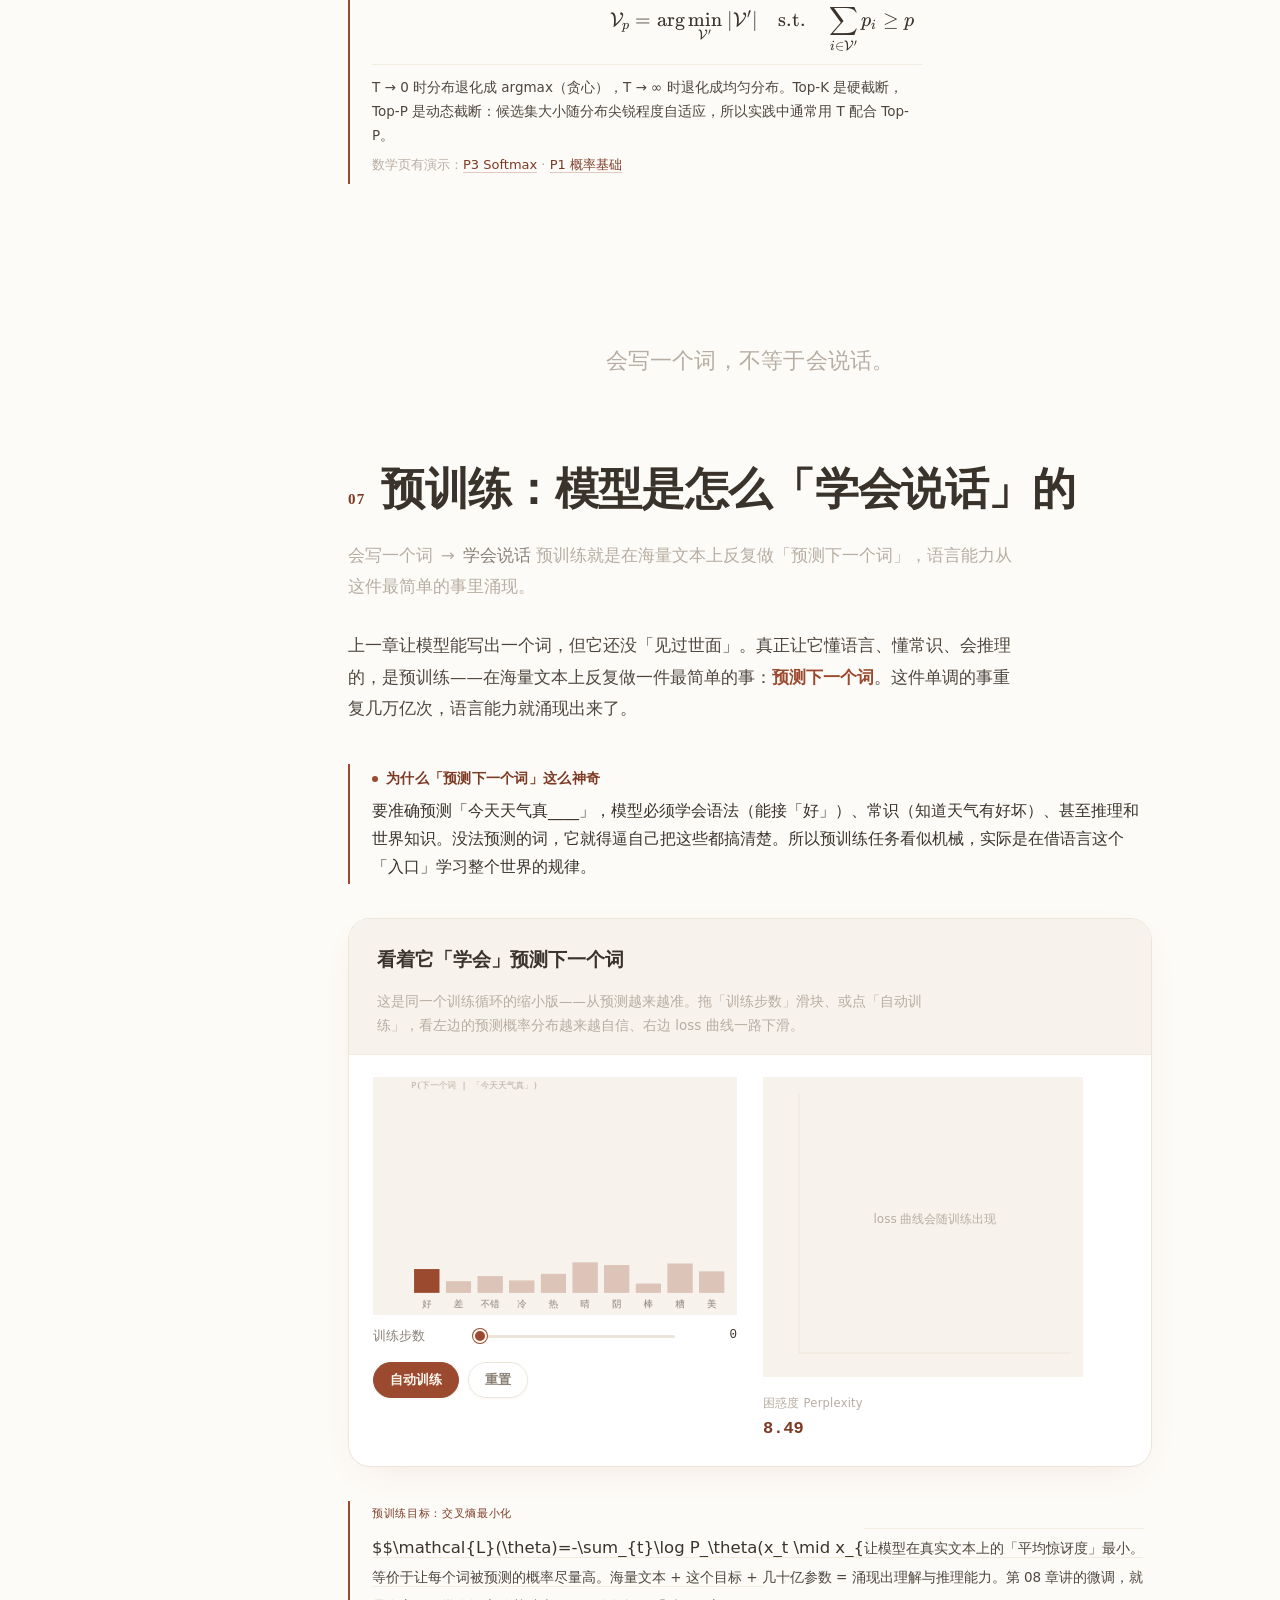
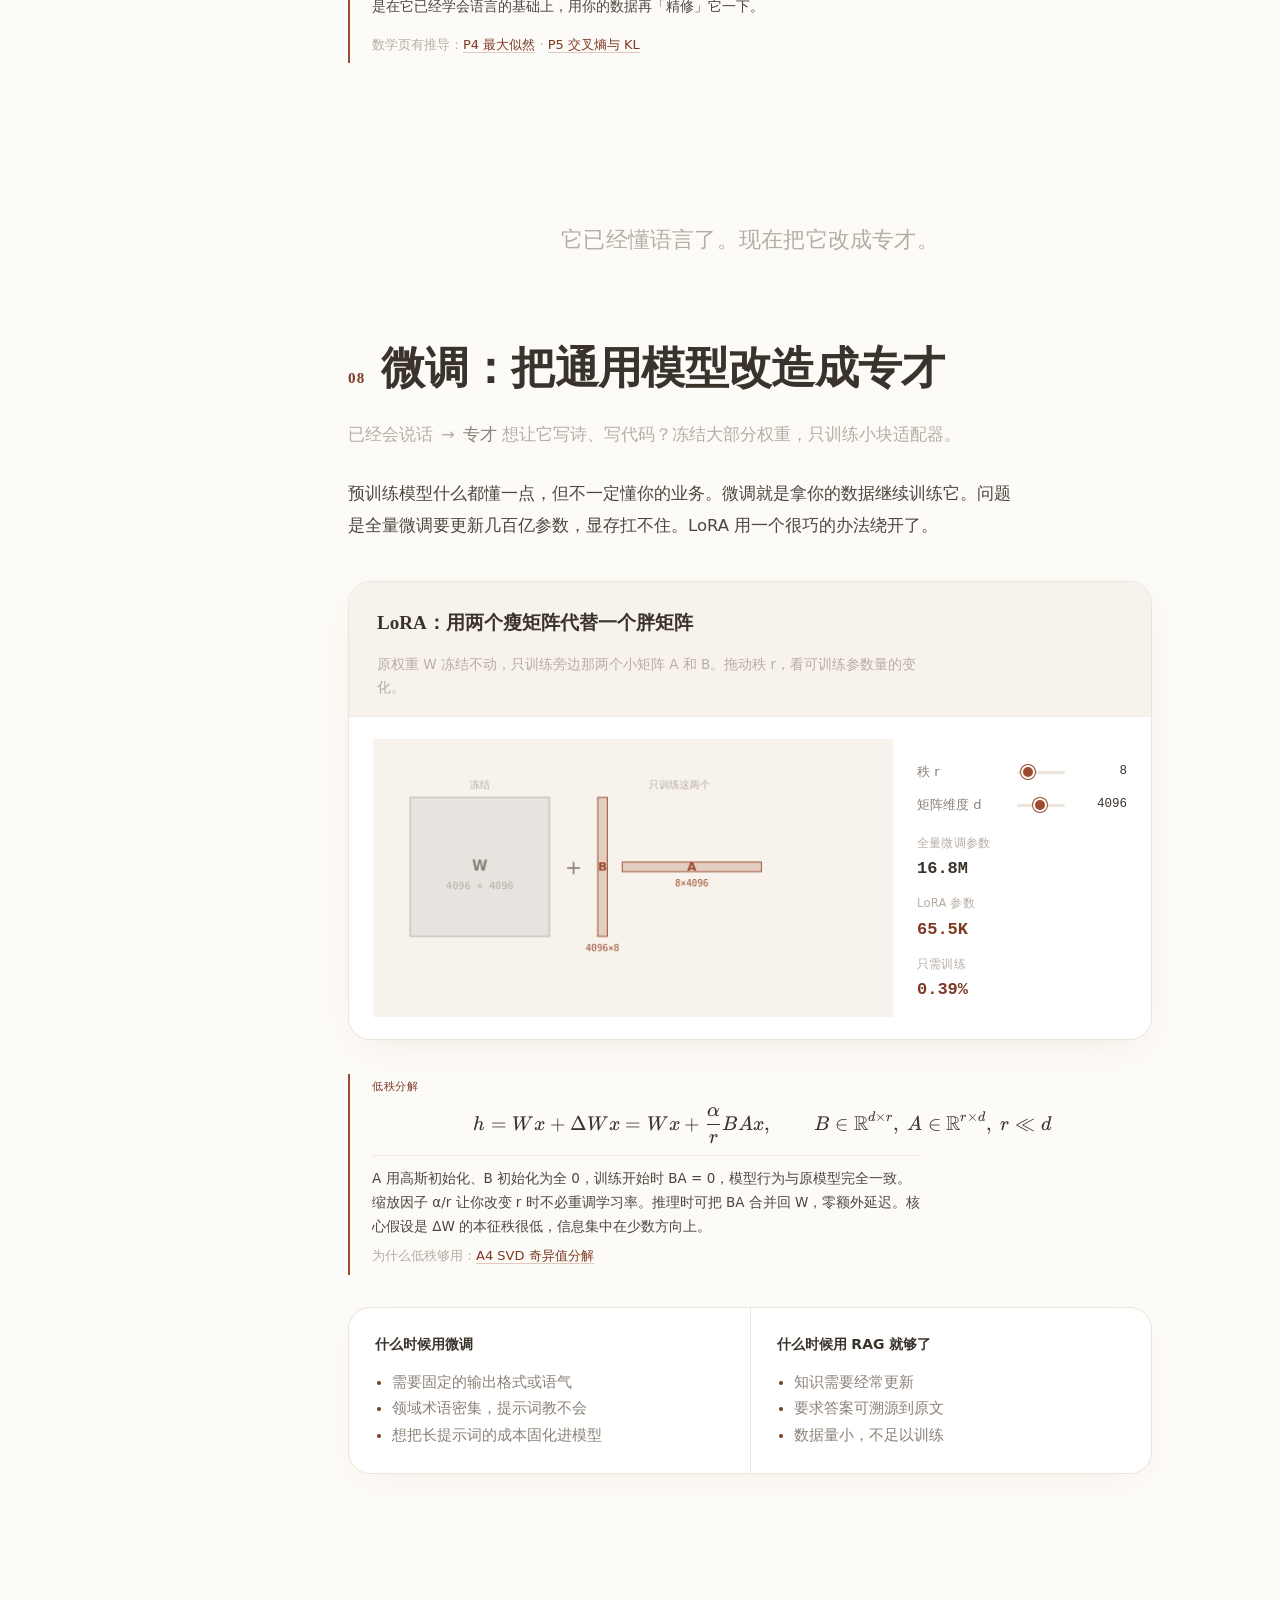
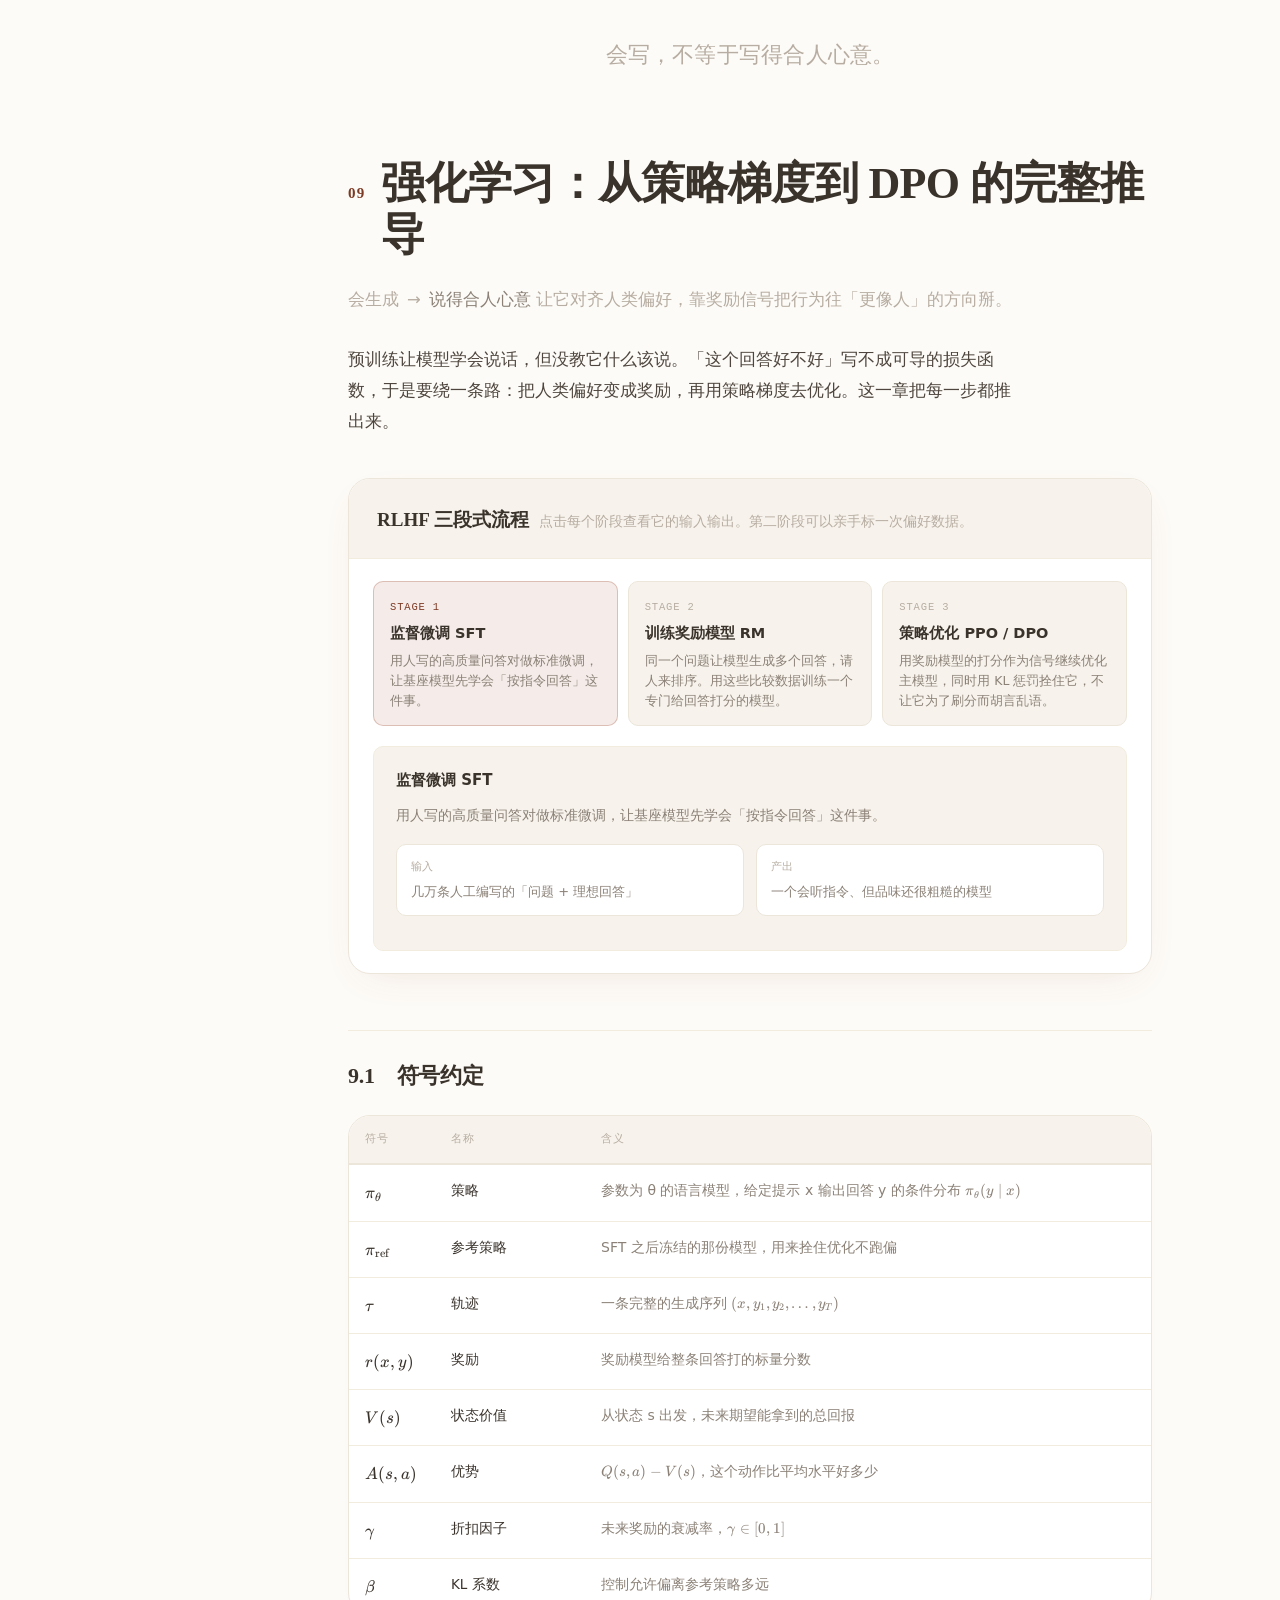
==== commit d11c5499: "Ink reading order: engineering → math → model" ====
--- a/index.html
+++ b/index.html
@@ -28,7 +28,7 @@
       <a class="pagelink" href="math.html">数学基础</a>
       <a class="pagelink" href="basics.html">工程基础</a>
       <span class="pagelink-sep" aria-hidden="true"></span>
-      <a class="pagelink" href="ink.html">水墨本</a>
+      <a class="pagelink" href="ink-basics.html">水墨本</a>
     </nav>
     <button type="button" class="theme-btn" id="themeBtn" aria-label="切换深浅色">
       <svg class="i-moon" viewBox="0 0 24 24"><path d="M21 12.8A9 9 0 1 1 11.2 3a7 7 0 0 0 9.8 9.8z"/></svg>
@@ -57,7 +57,7 @@
   <ol class="rail-list">
     <li><a href="math.html"><b>M</b> 数学基础</a></li>
     <li><a href="basics.html"><b>B</b> 工程基础</a></li>
-    <li><a href="ink.html"><b>墨</b> 水墨本</a></li>
+    <li><a href="ink-basics.html"><b>墨</b> 水墨本</a></li>
   </ol>
 </aside>
 
@@ -71,7 +71,7 @@
       <a class="btn btn-primary" href="#ch1">开始阅读</a>
       <a class="btn btn-ghost" href="#ch5">看 3D 结构</a>
     </div>
-    <p class="hero-quiet">每一节带一个可动手的演示。另有一册 <a href="ink.html">水墨本</a>。</p>
+    <p class="hero-quiet">每一节带一个可动手的演示。另有一册 <a href="ink-basics.html">水墨本</a>。</p>
   </div>
   <div class="hero-viz">
     <canvas id="heroCanvas" width="720" height="520" aria-label="注意力权重流动示意"></canvas>
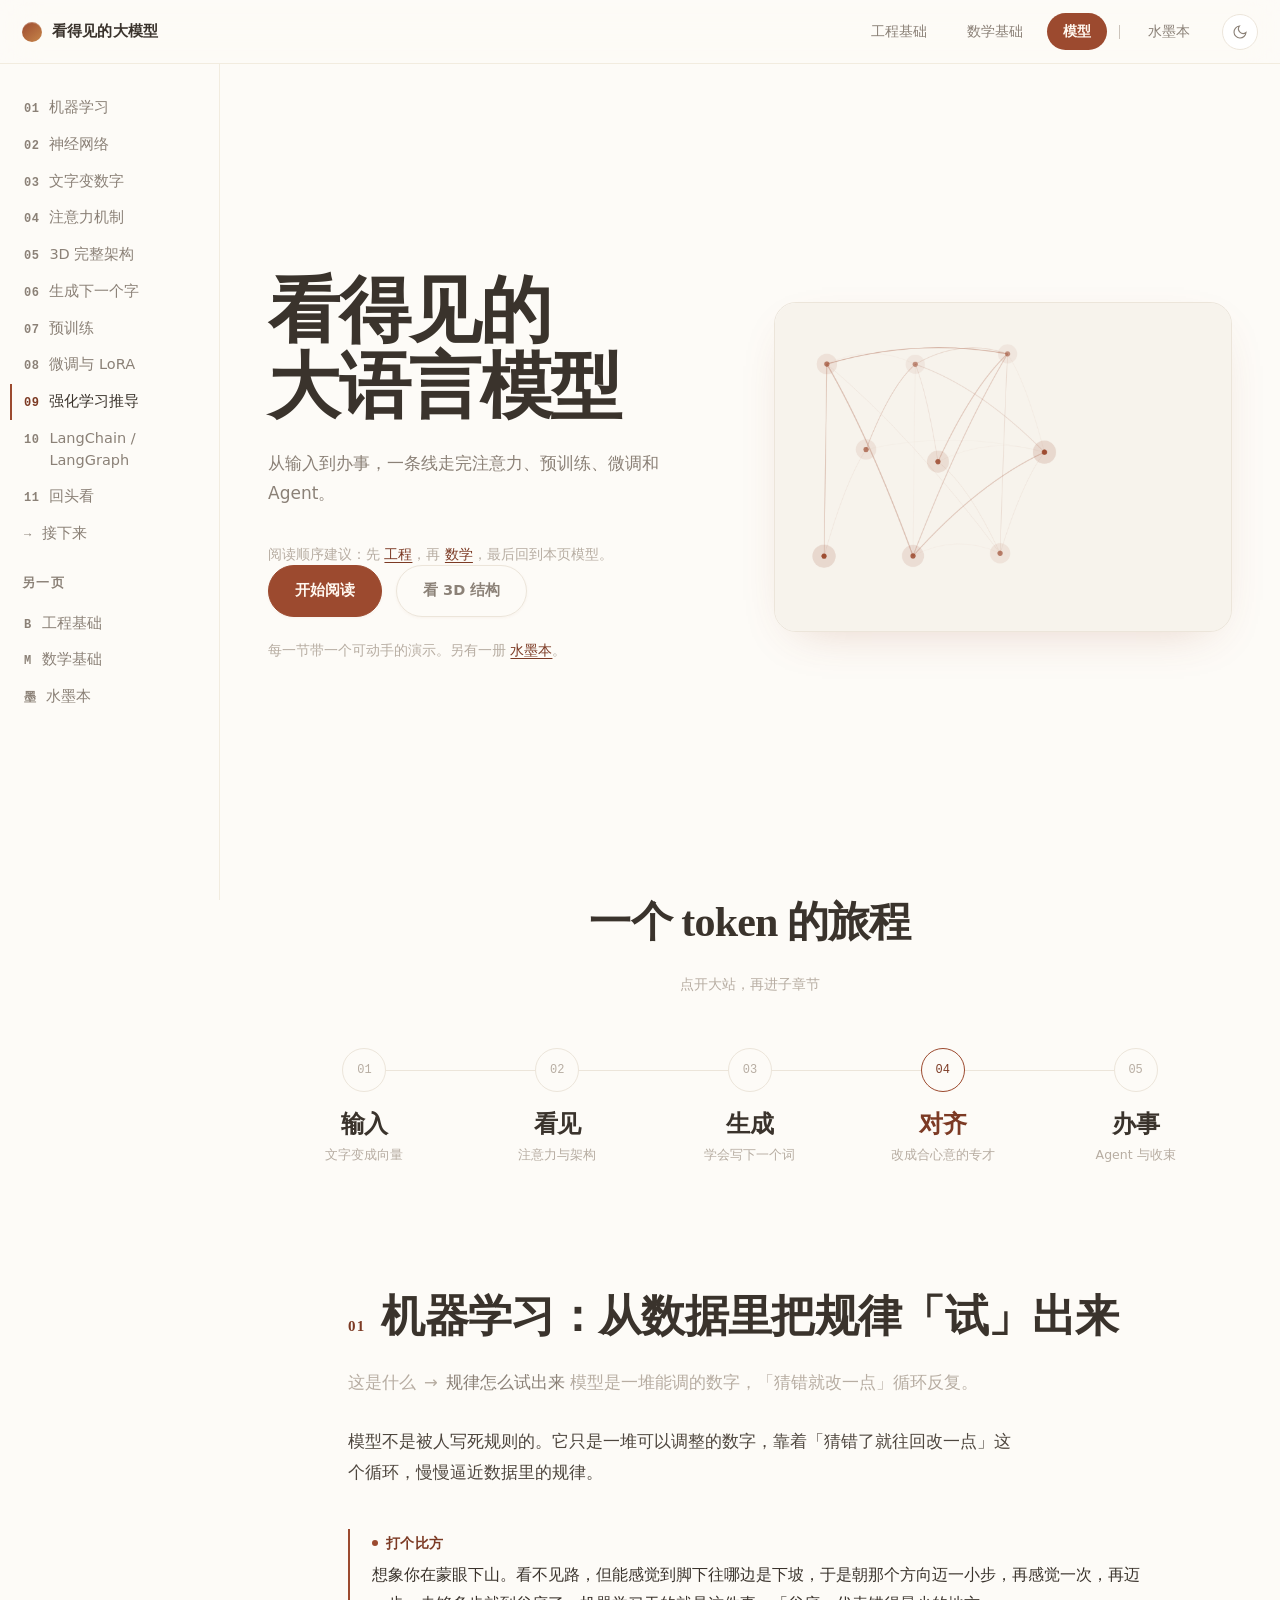
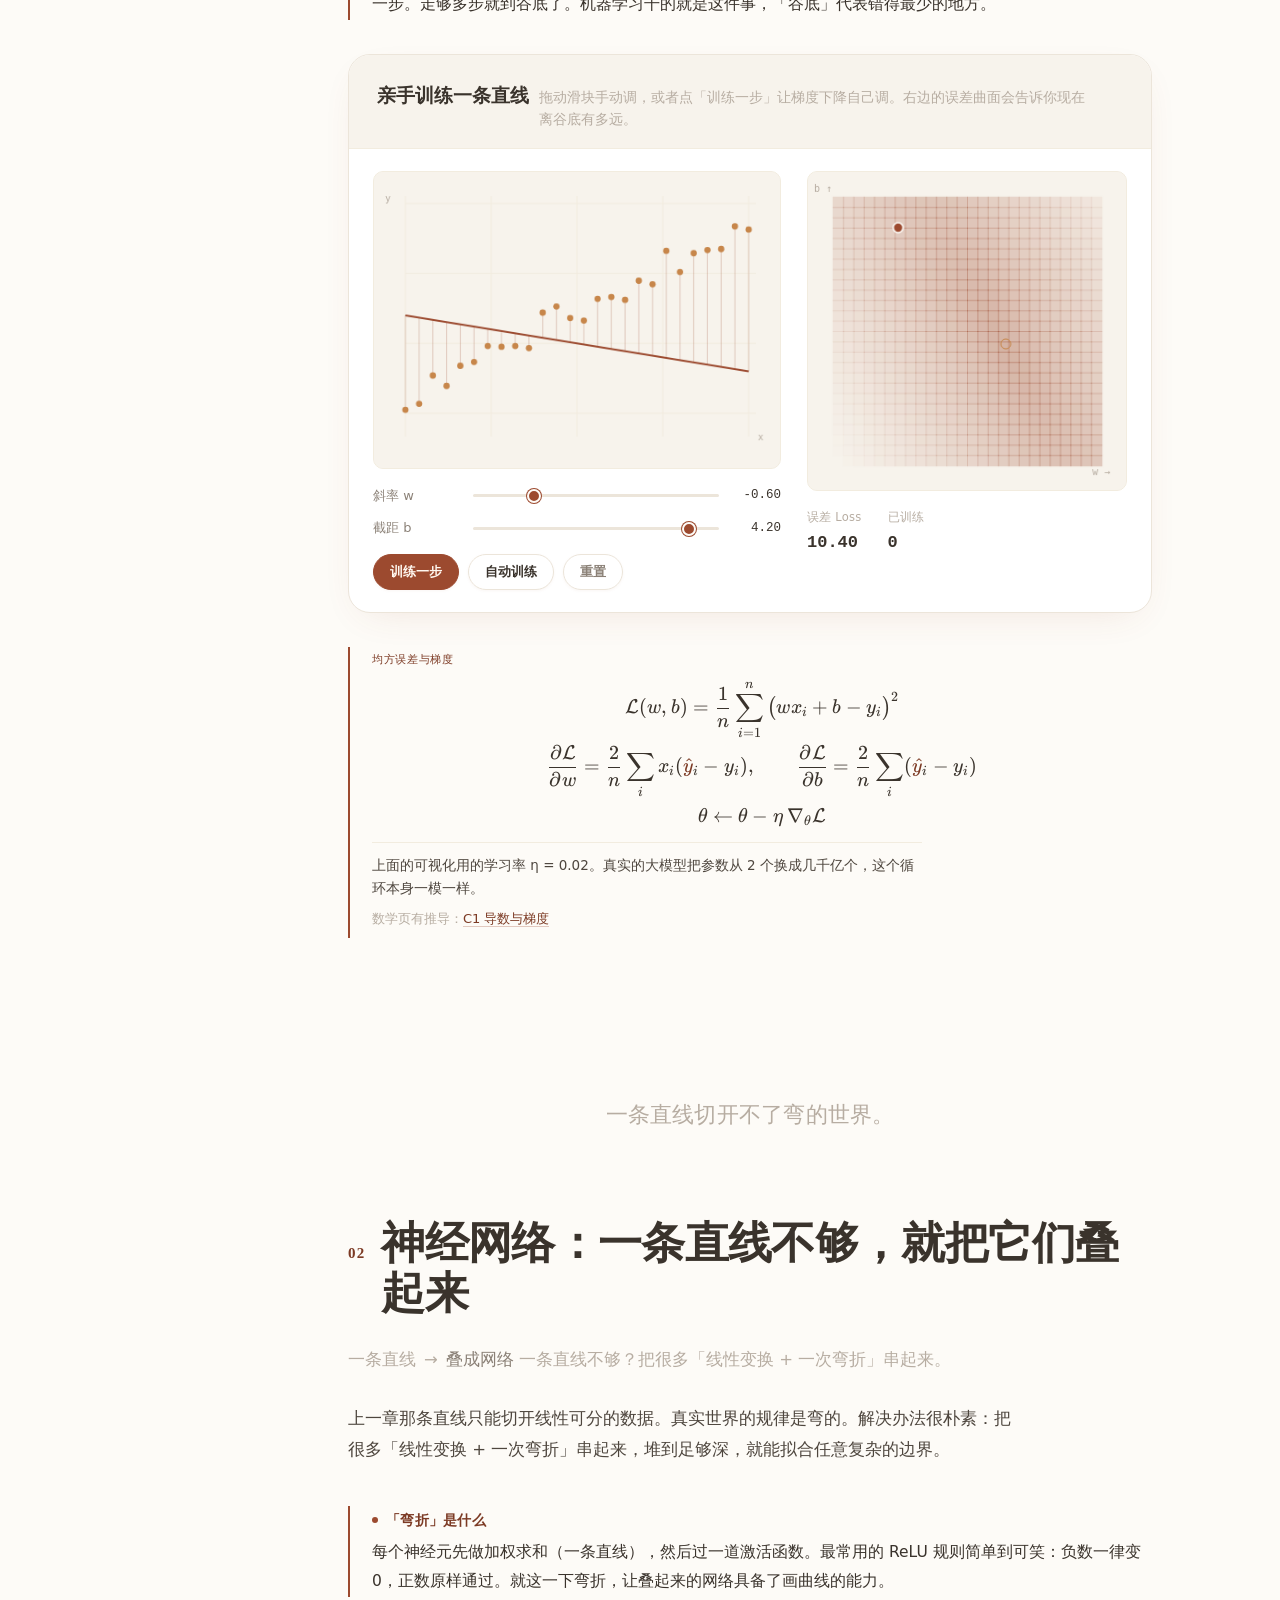
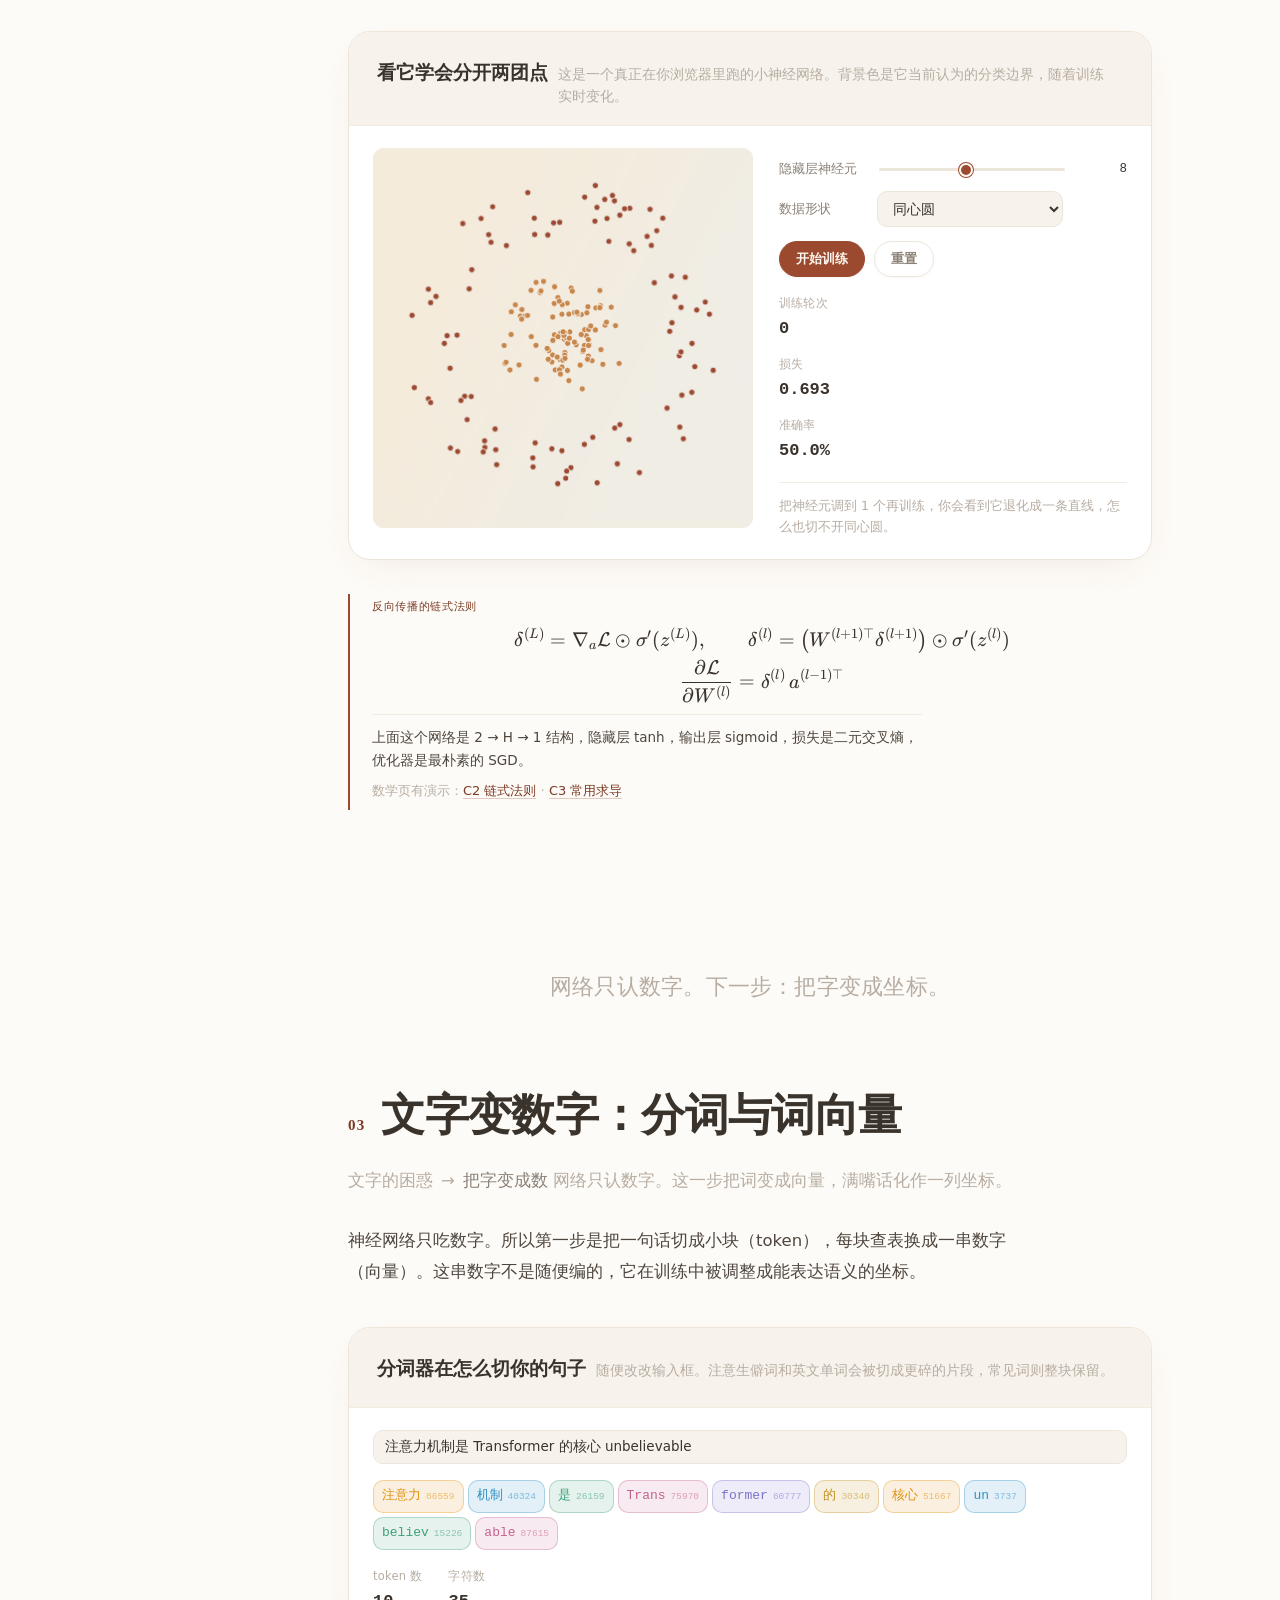
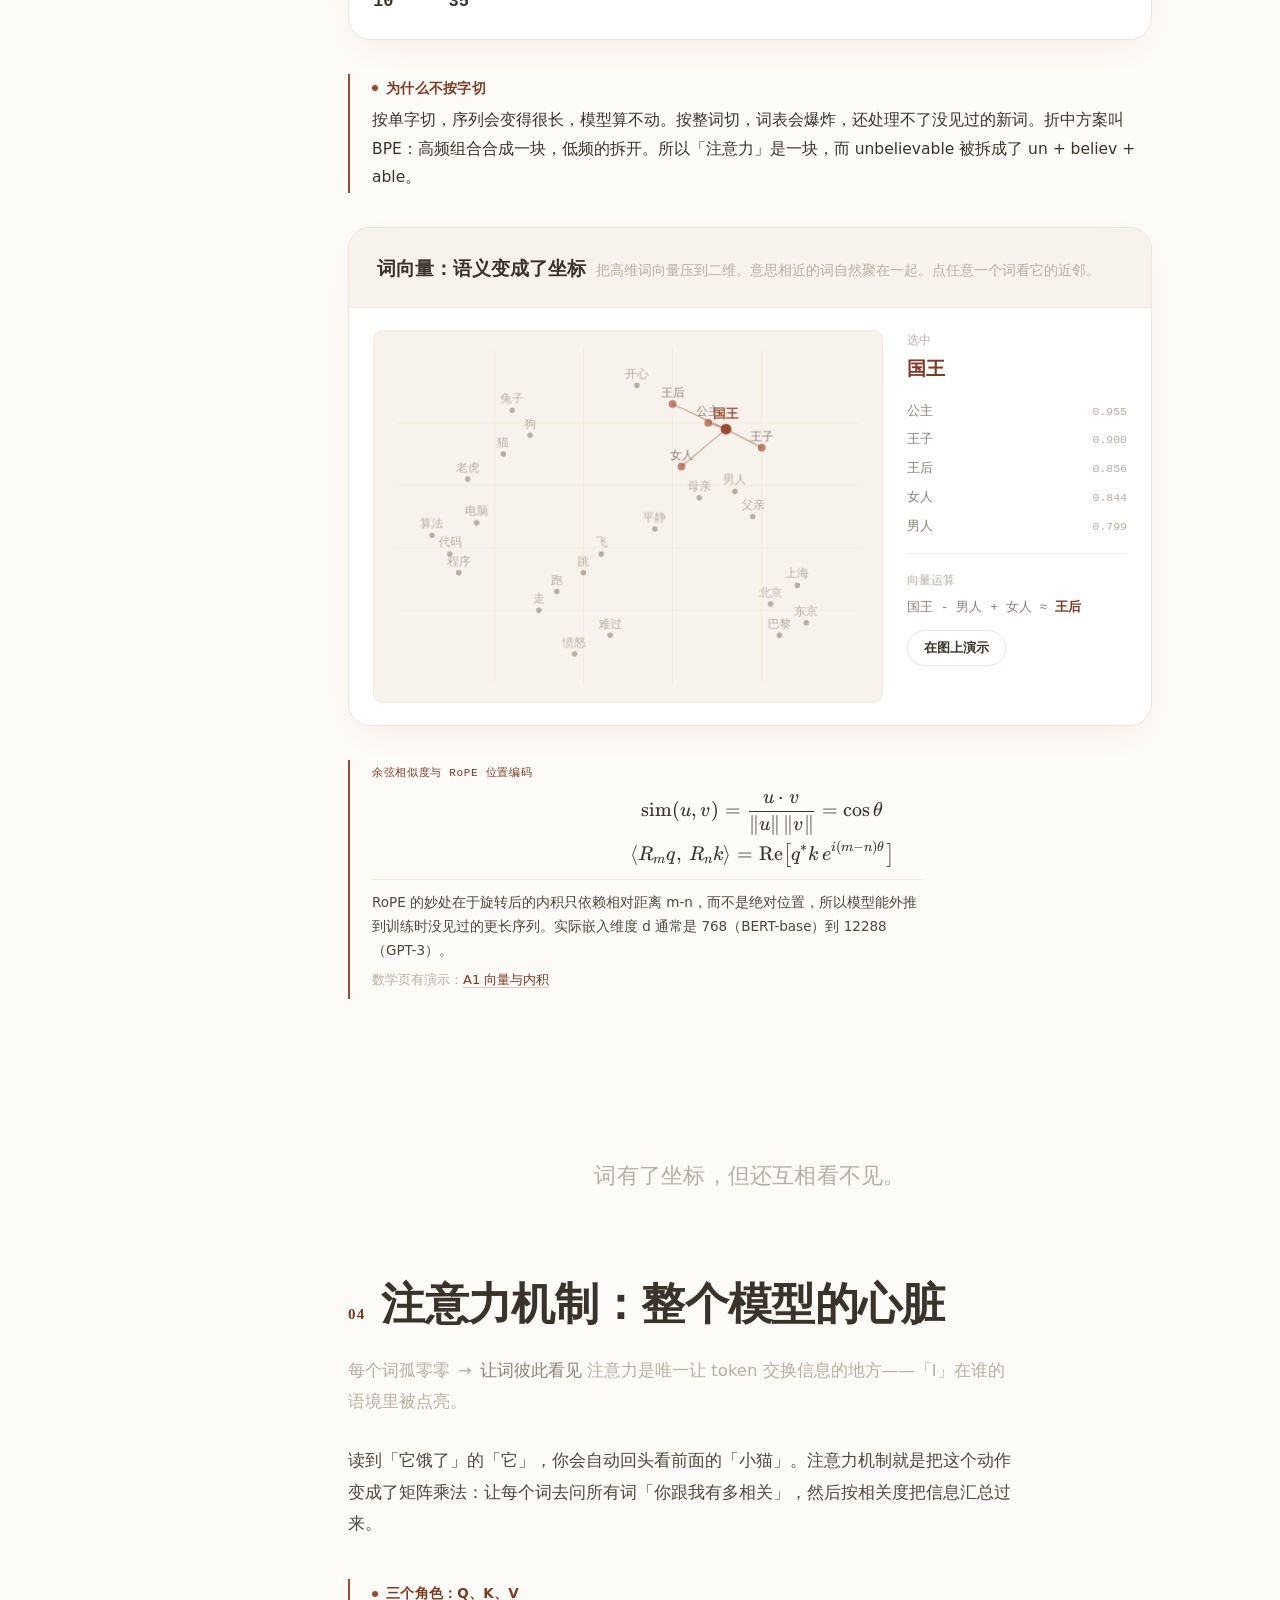
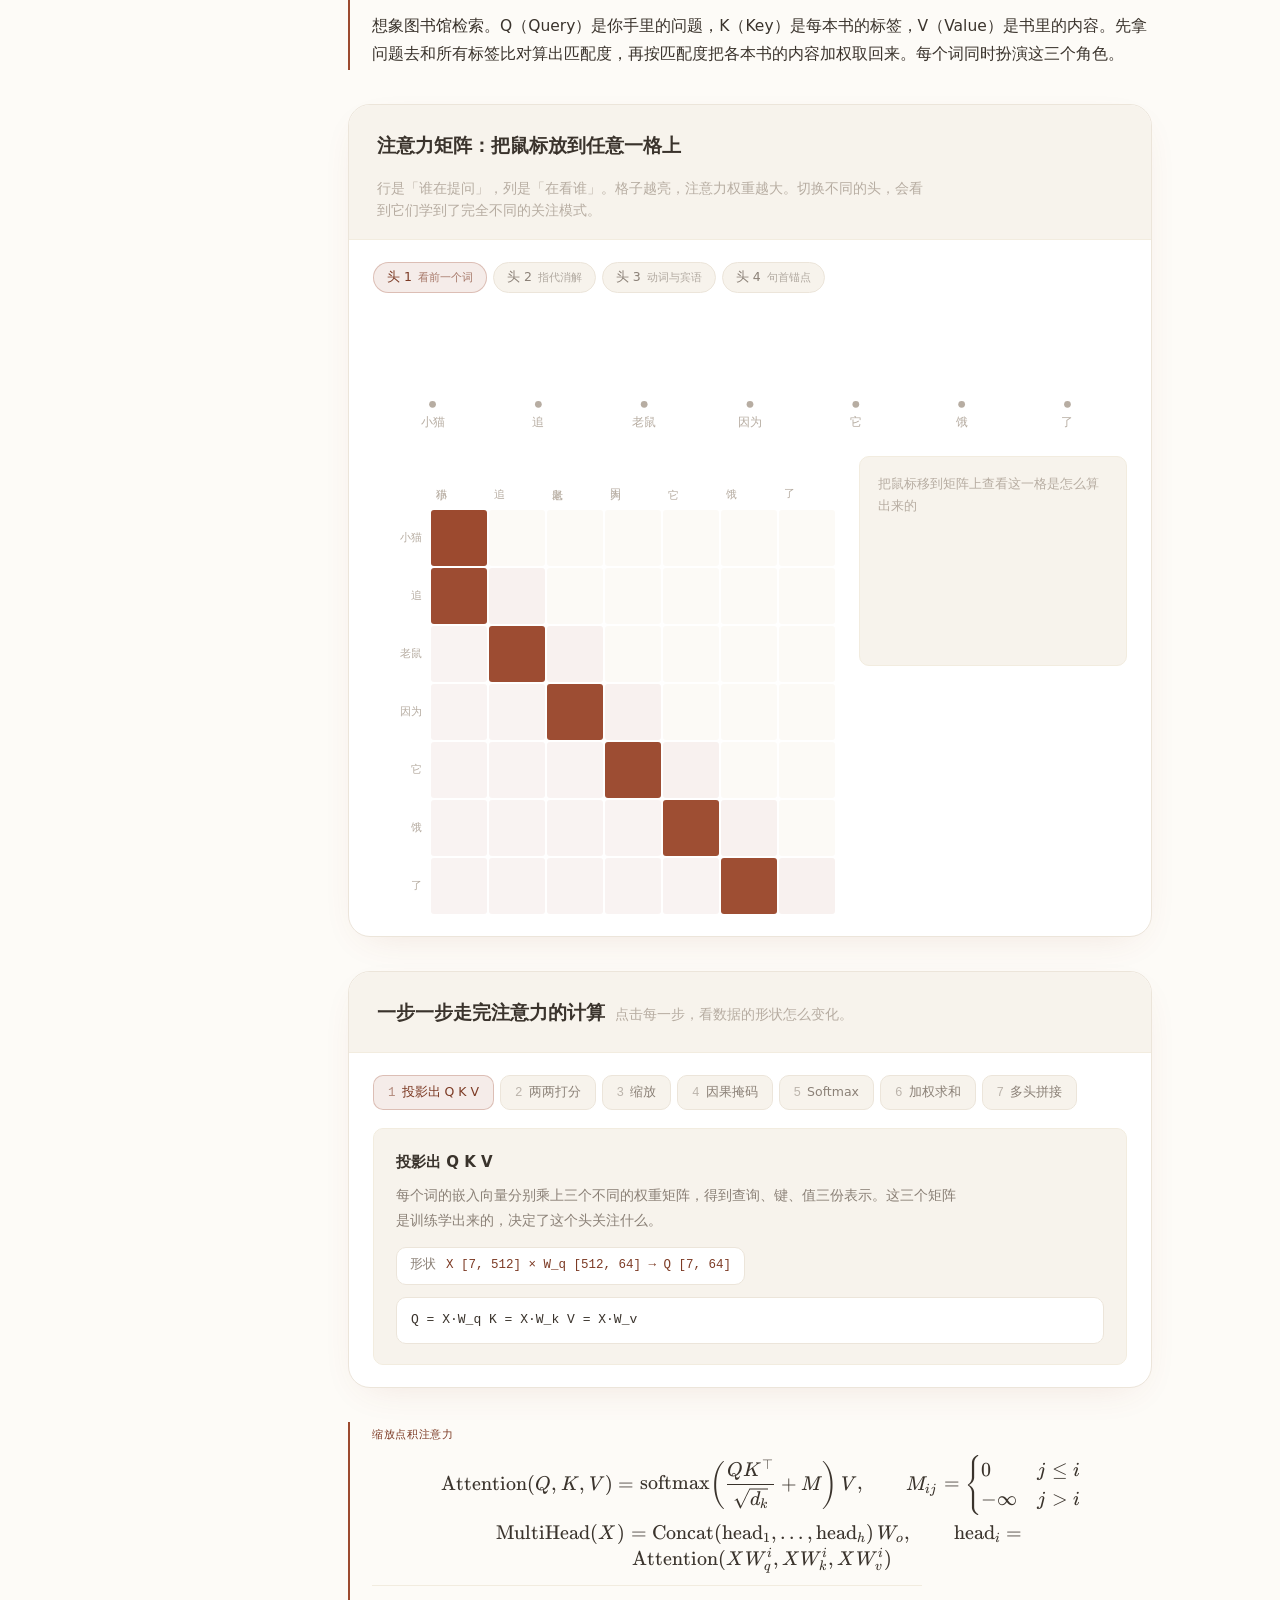
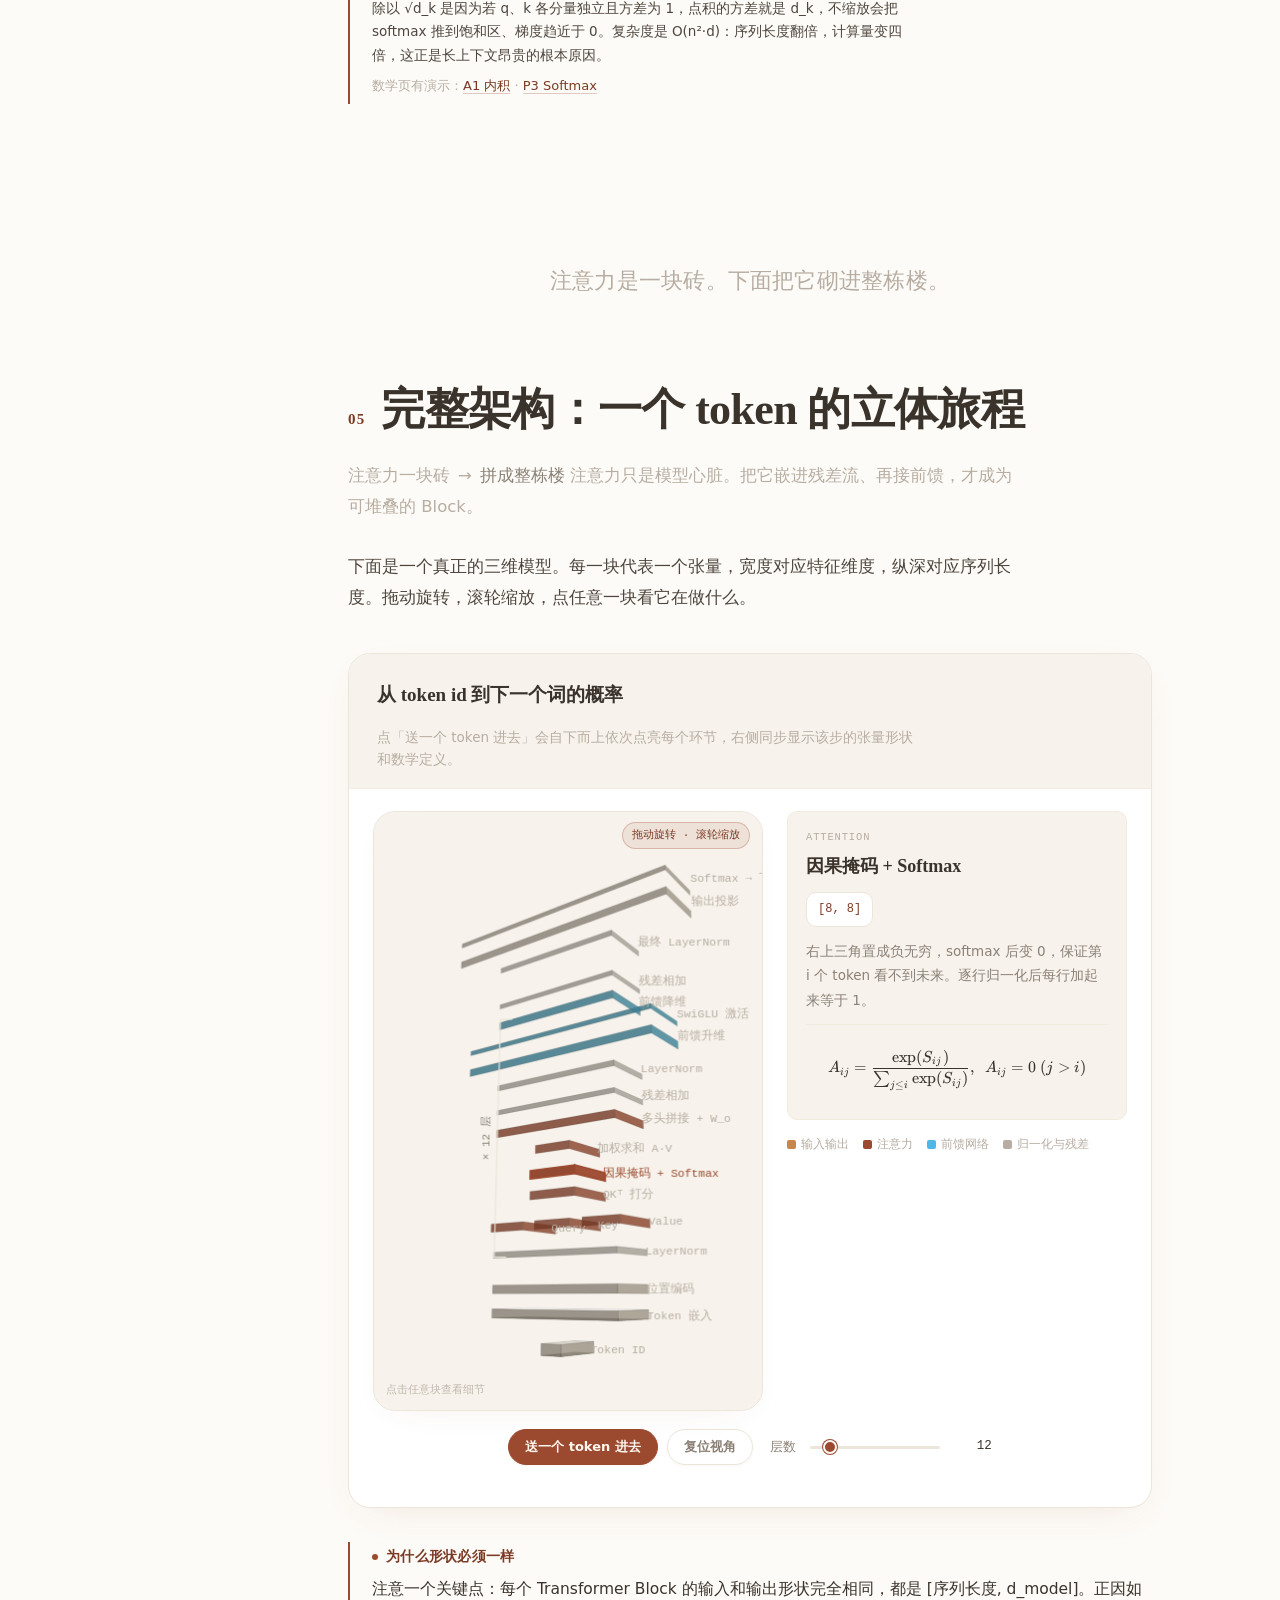
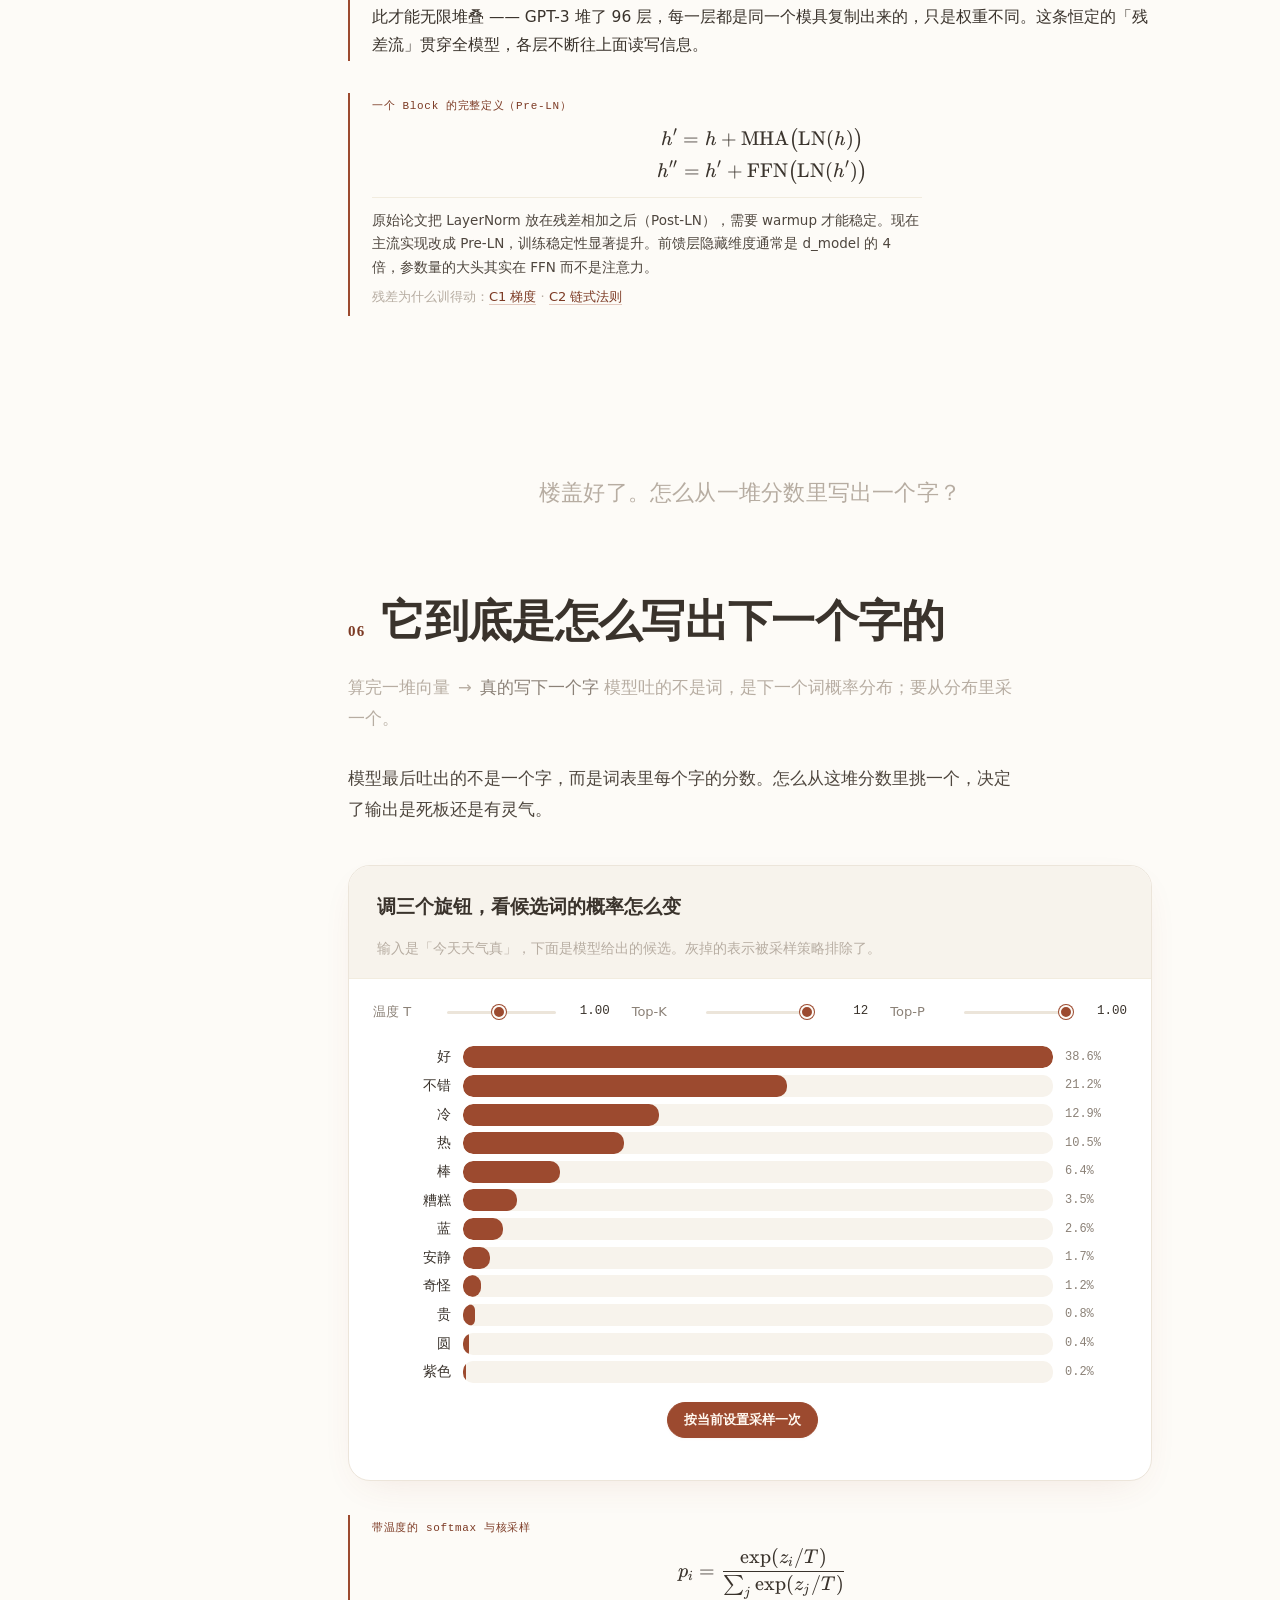
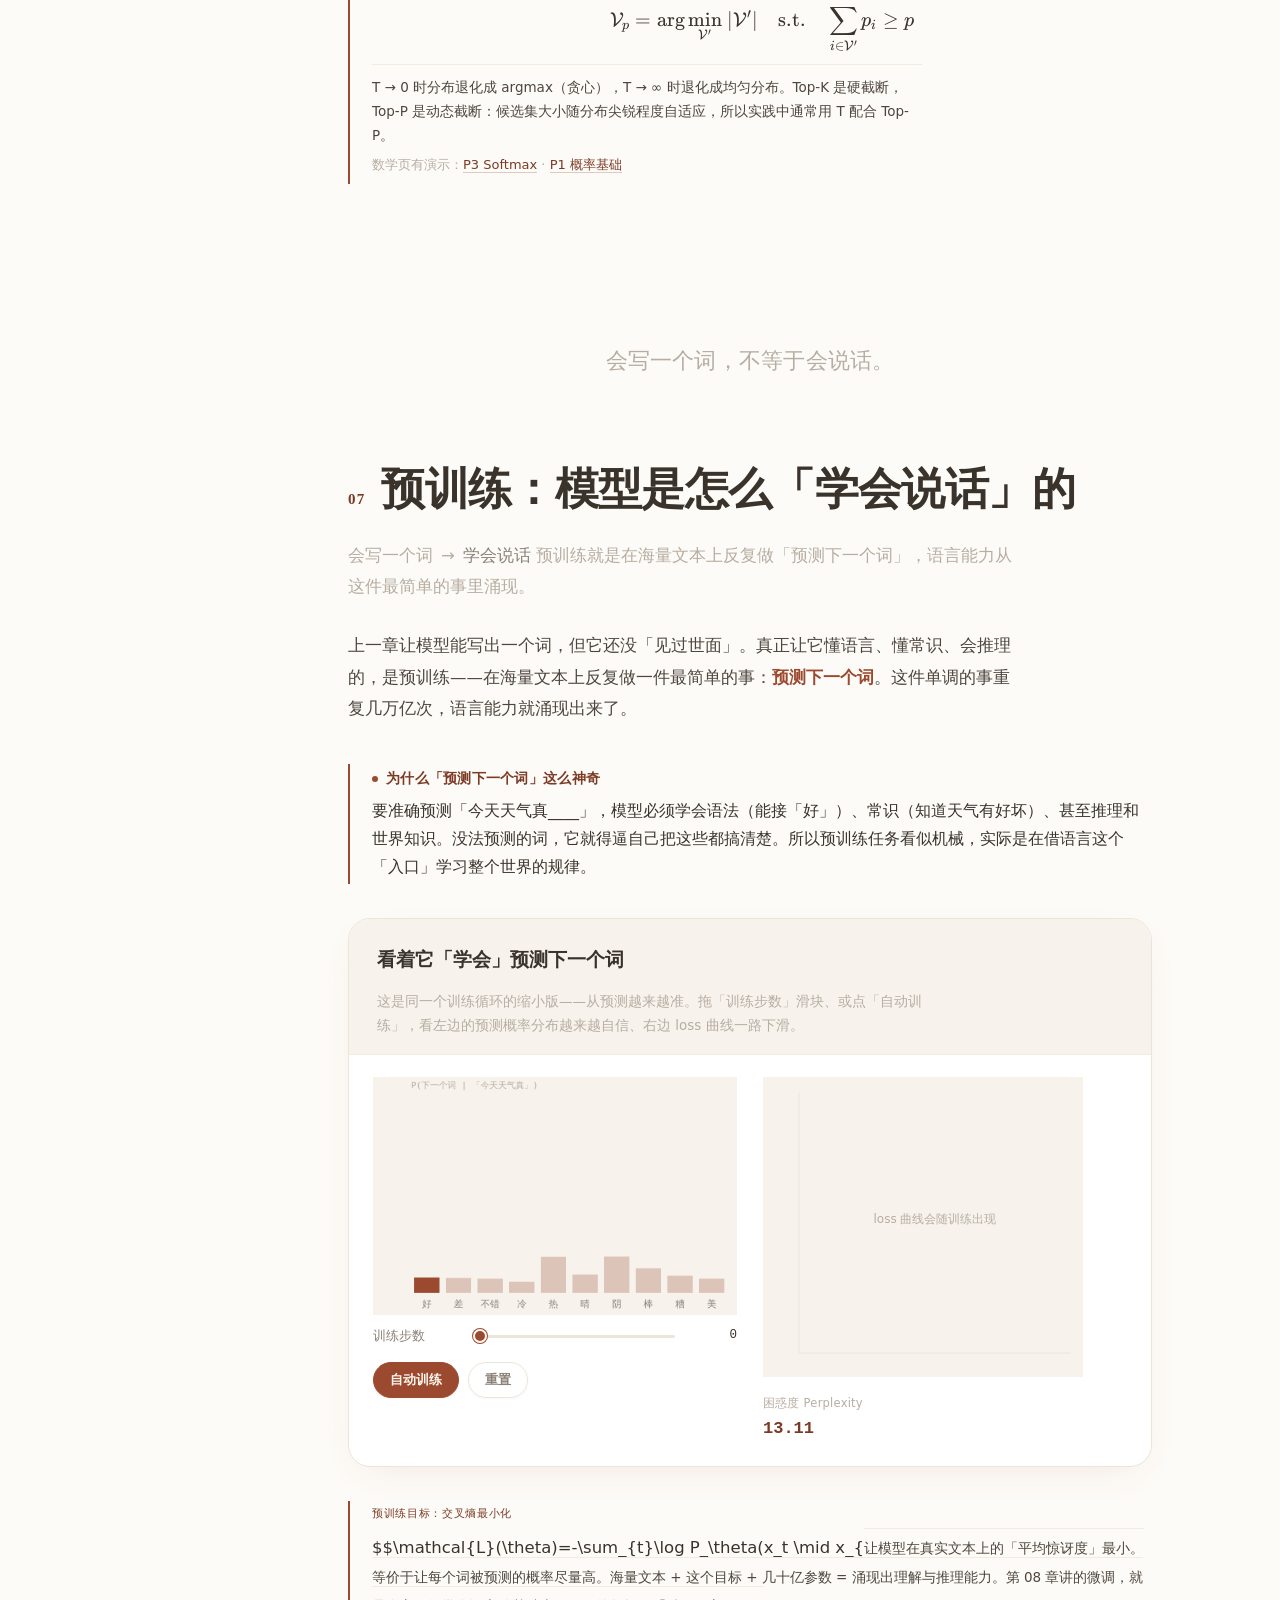
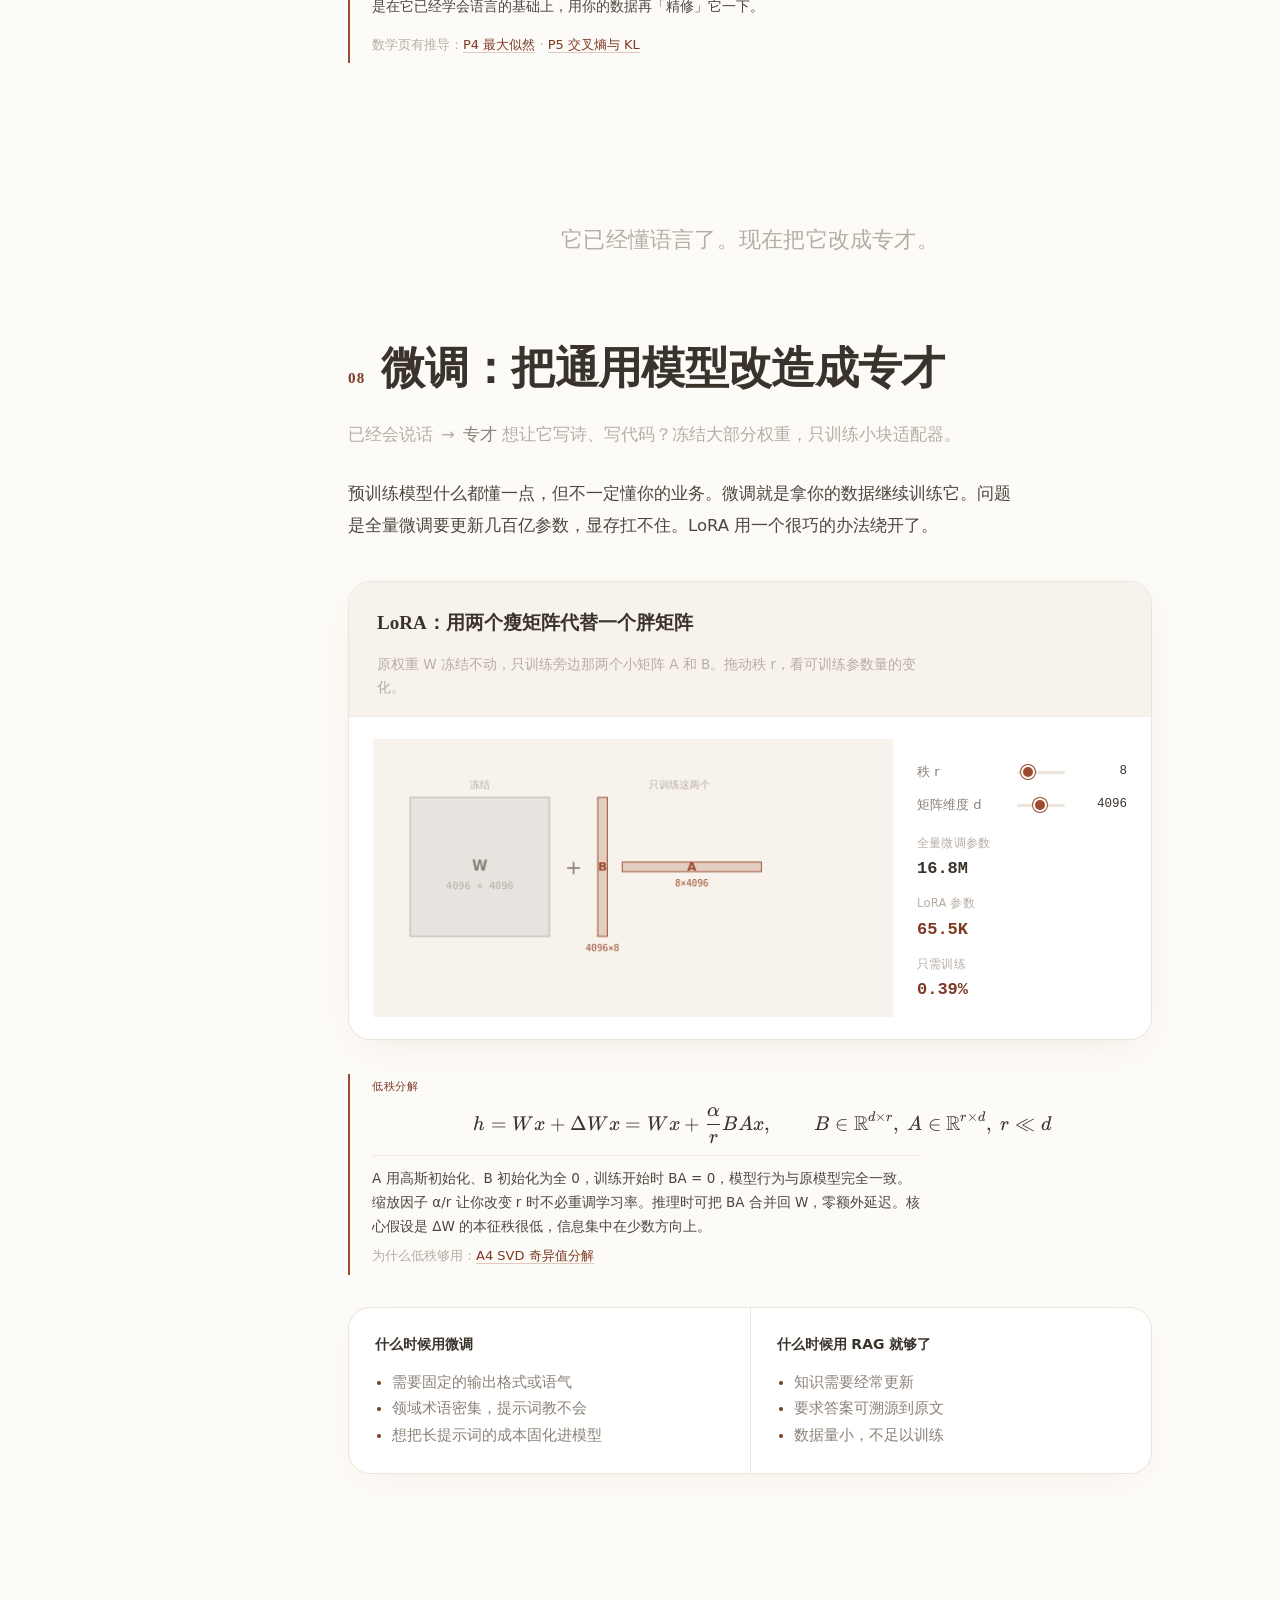
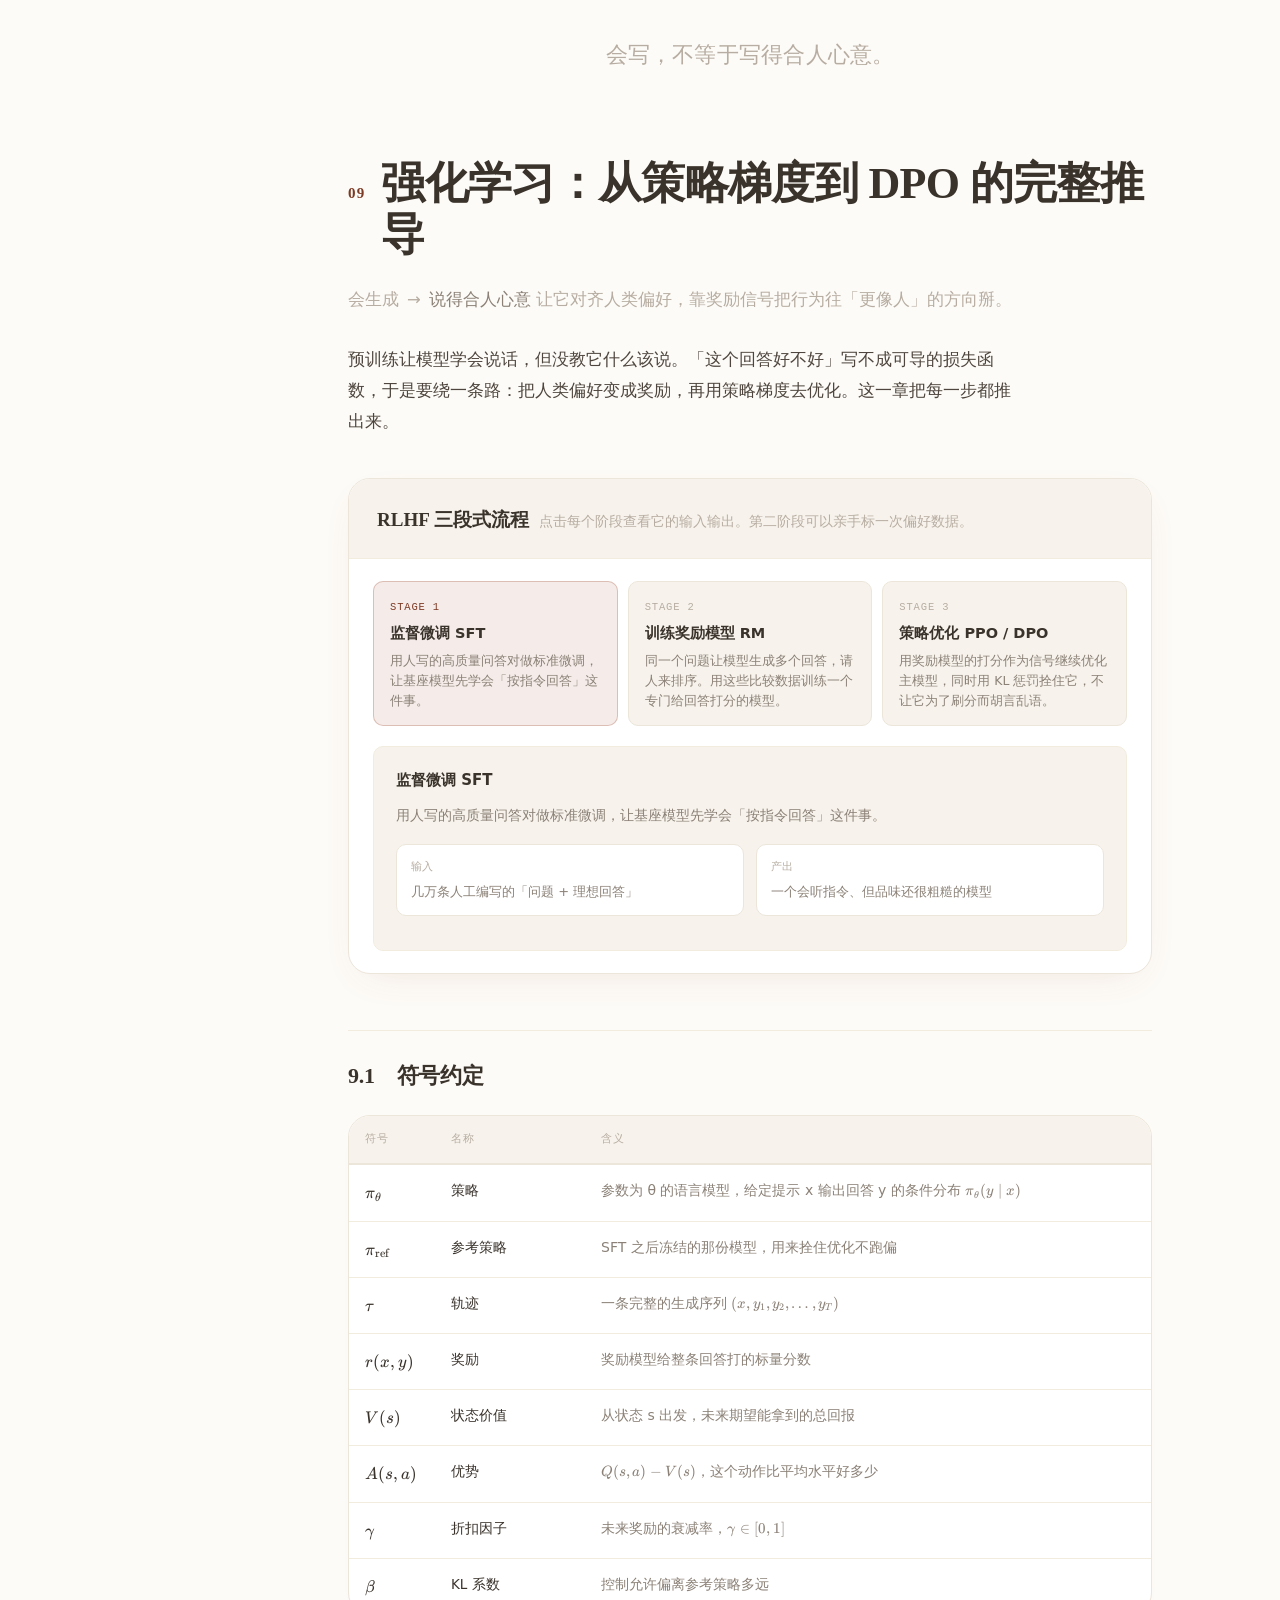
==== commit 7d8cf80c: "Interactive nav order: engineering → math → model" ====
--- a/index.html
+++ b/index.html
@@ -24,9 +24,9 @@
   </a>
   <div class="topbar-right">
     <nav class="pagelinks">
+      <a class="pagelink" href="basics.html">工程基础</a>
+      <a class="pagelink" href="math.html">数学基础</a>
       <a class="pagelink is-on" href="index.html">模型</a>
-      <a class="pagelink" href="math.html">数学基础</a>
-      <a class="pagelink" href="basics.html">工程基础</a>
       <span class="pagelink-sep" aria-hidden="true"></span>
       <a class="pagelink" href="ink-basics.html">水墨本</a>
     </nav>
@@ -55,8 +55,8 @@
   </ol>
   <div class="rail-sep">另一页</div>
   <ol class="rail-list">
+    <li><a href="basics.html"><b>B</b> 工程基础</a></li>
     <li><a href="math.html"><b>M</b> 数学基础</a></li>
-    <li><a href="basics.html"><b>B</b> 工程基础</a></li>
     <li><a href="ink-basics.html"><b>墨</b> 水墨本</a></li>
   </ol>
 </aside>
@@ -67,6 +67,7 @@
   <div class="hero-copy">
     <h1>看得见的<br>大语言模型</h1>
     <p class="hero-sub">从输入到办事，一条线走完注意力、预训练、微调和 Agent。</p>
+    <p class="hero-quiet">阅读顺序建议：先 <a href="basics.html">工程</a>，再 <a href="math.html">数学</a>，最后回到本页模型。</p>
     <div class="hero-cta">
       <a class="btn btn-primary" href="#ch1">开始阅读</a>
       <a class="btn btn-ghost" href="#ch5">看 3D 结构</a>
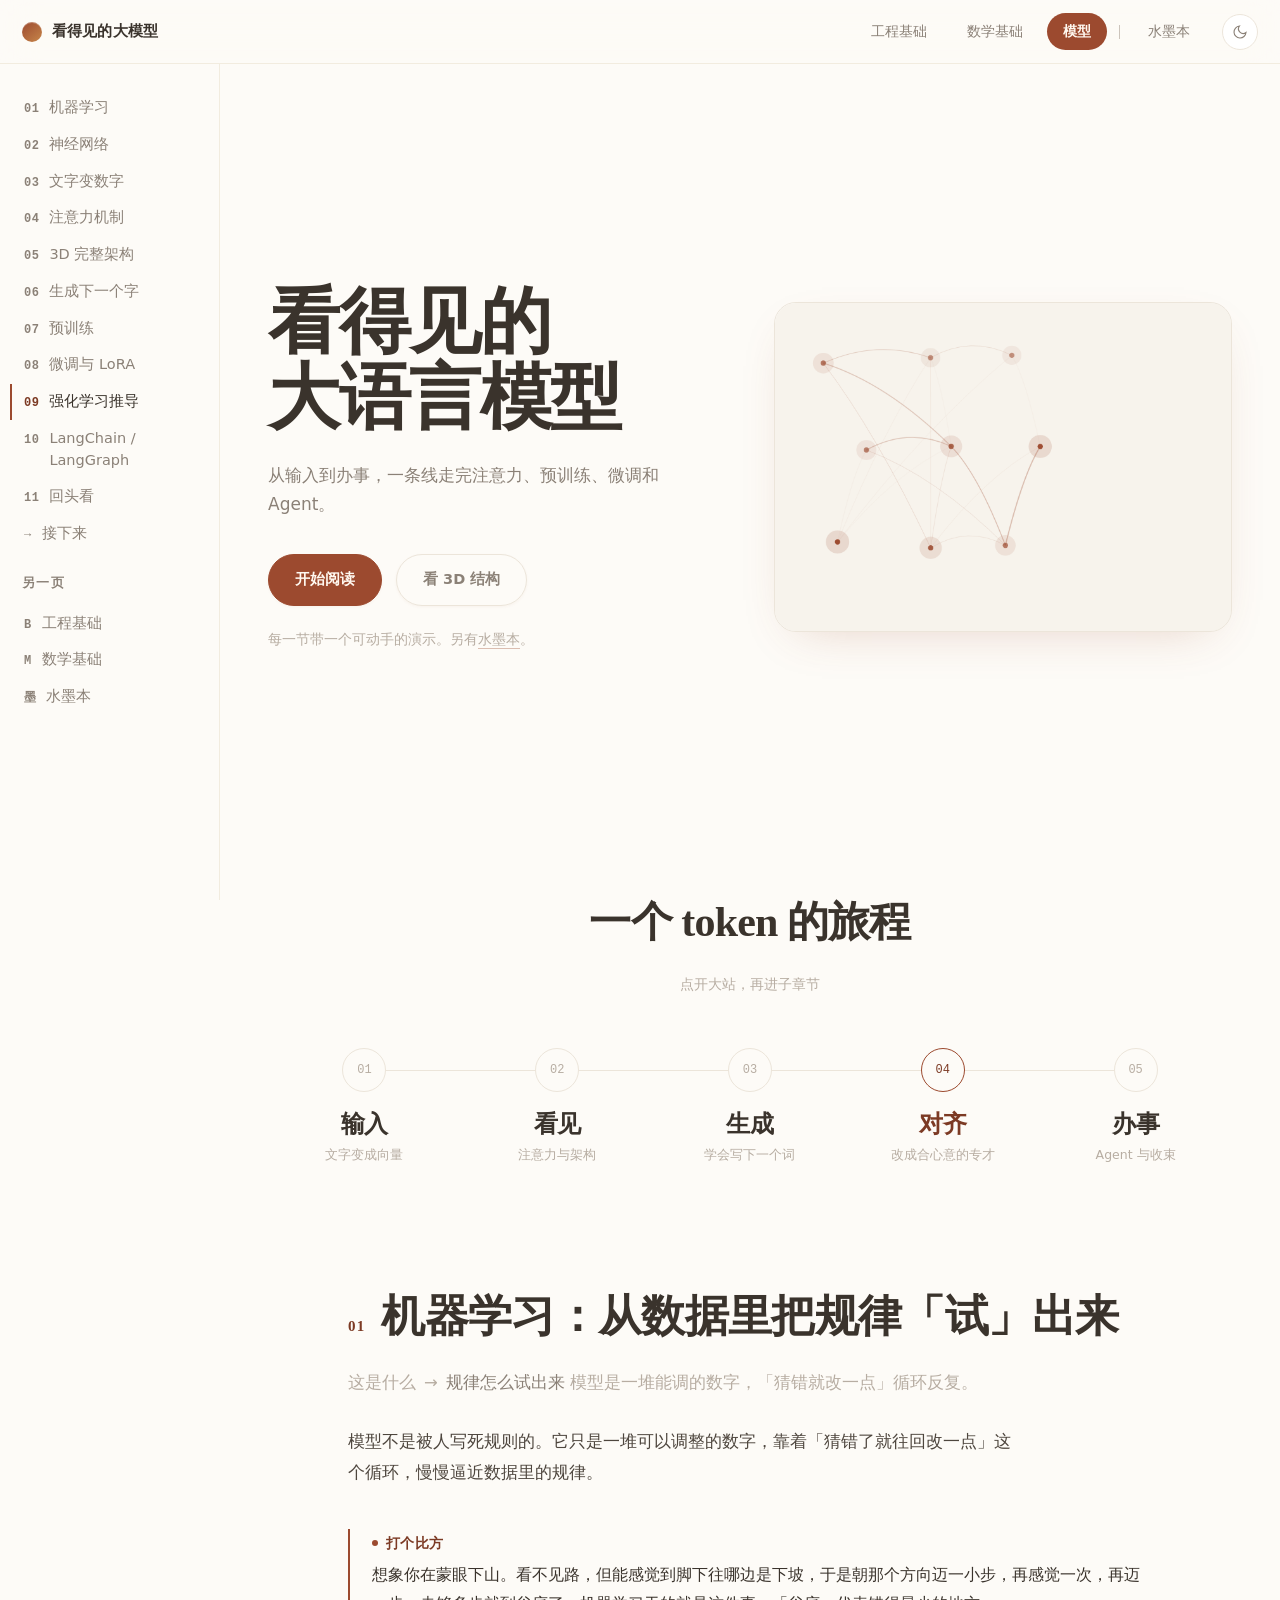
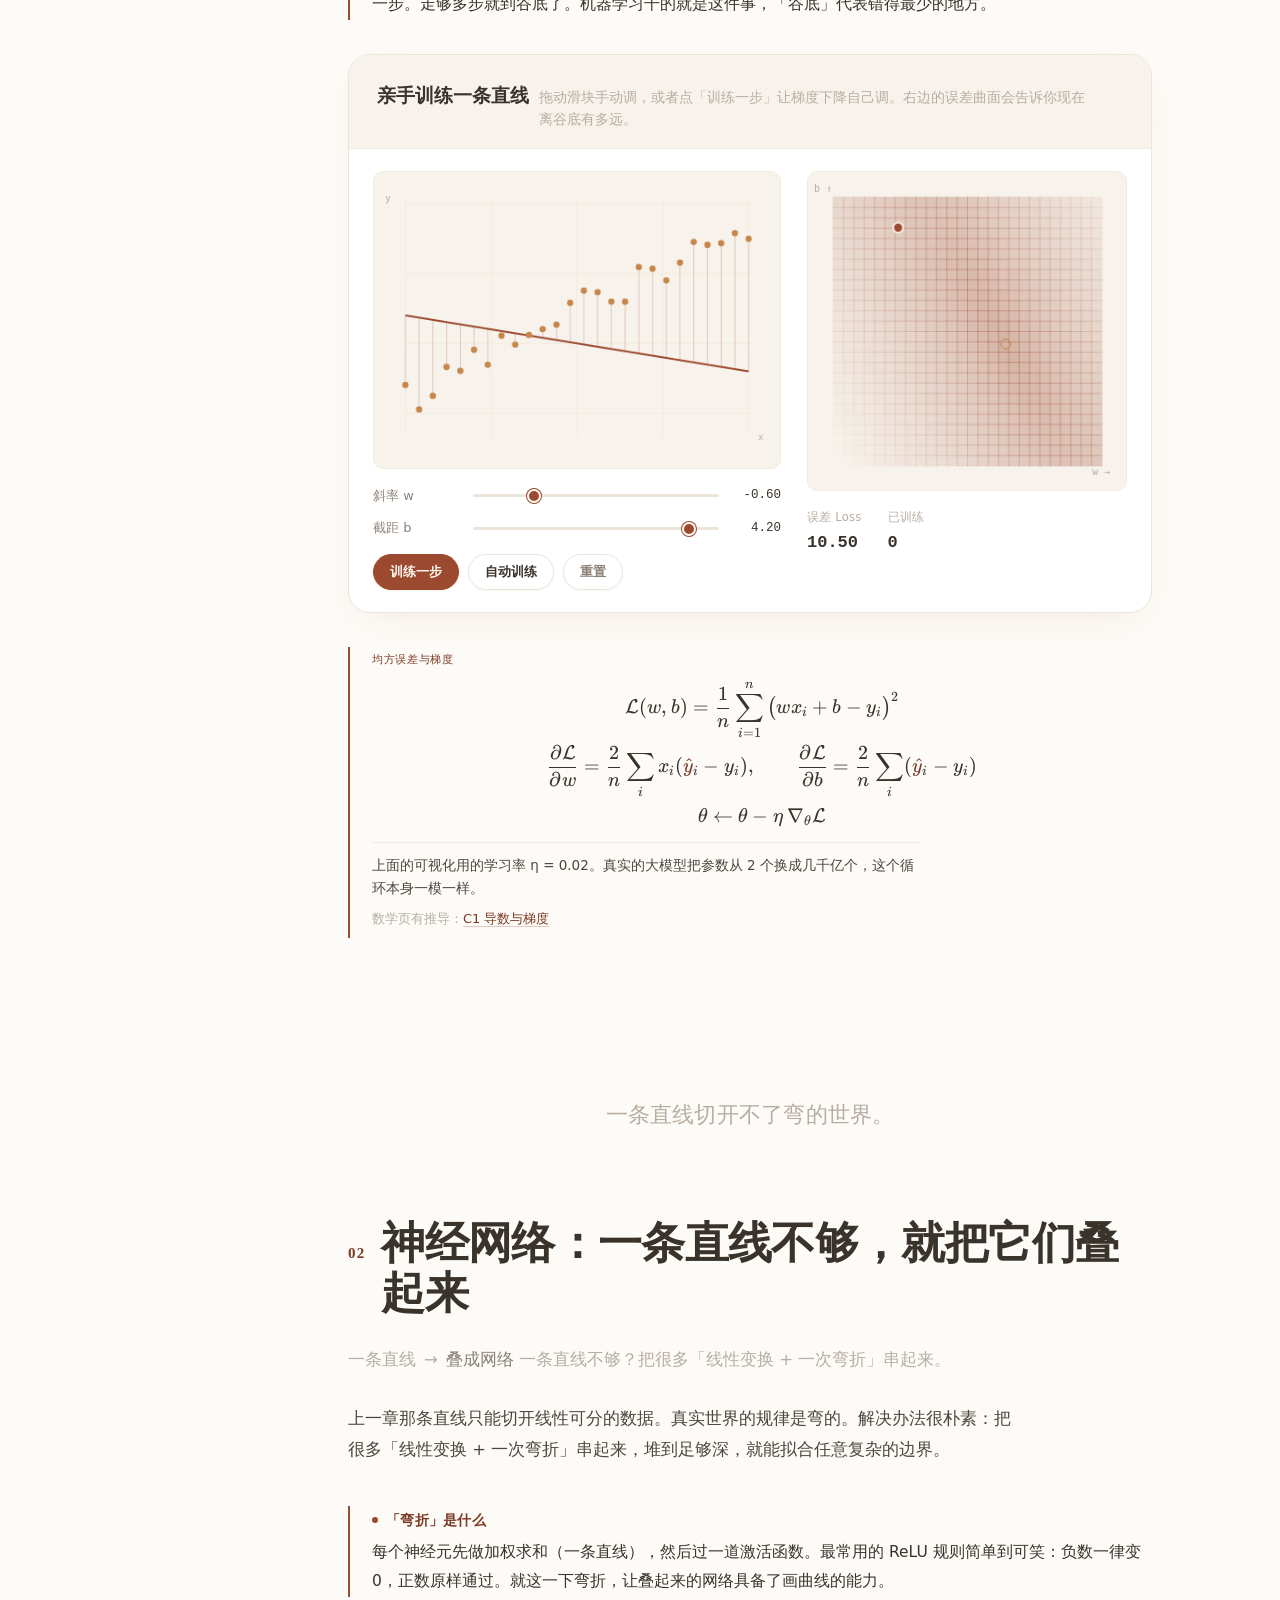
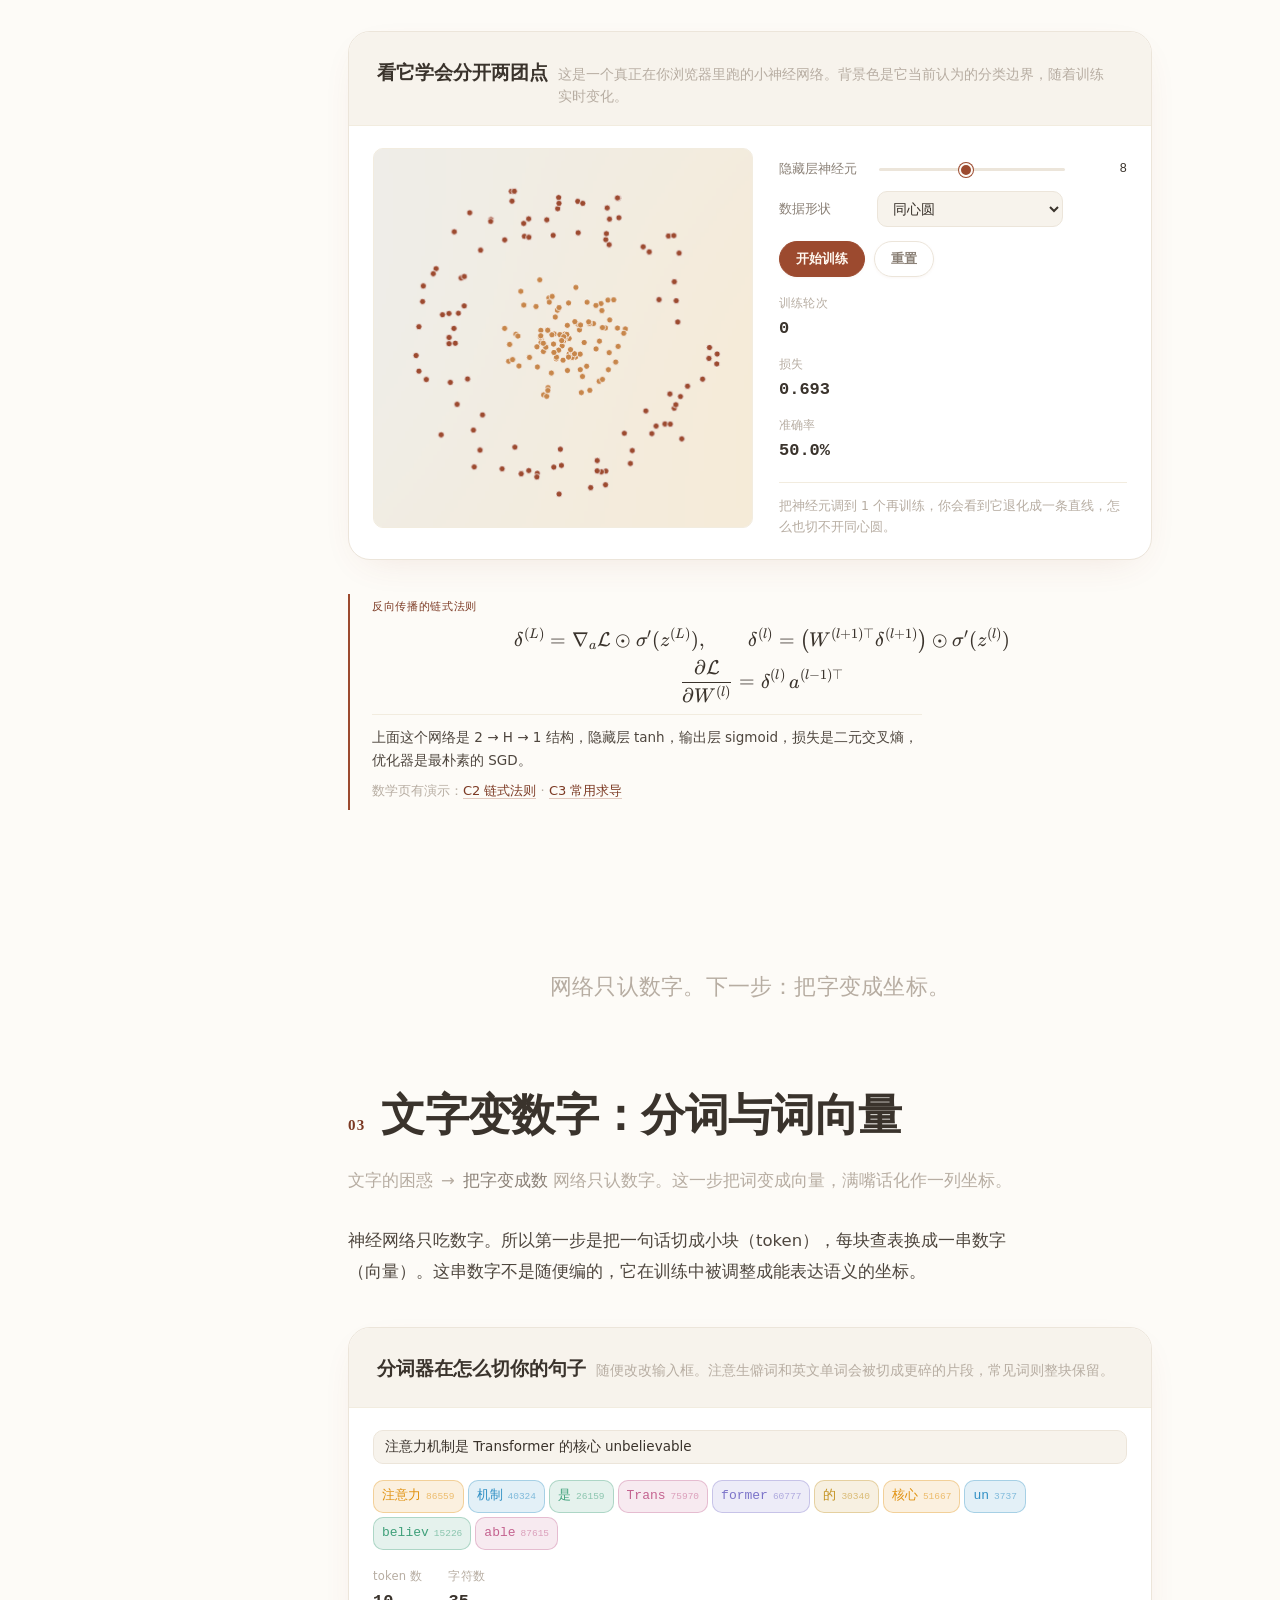
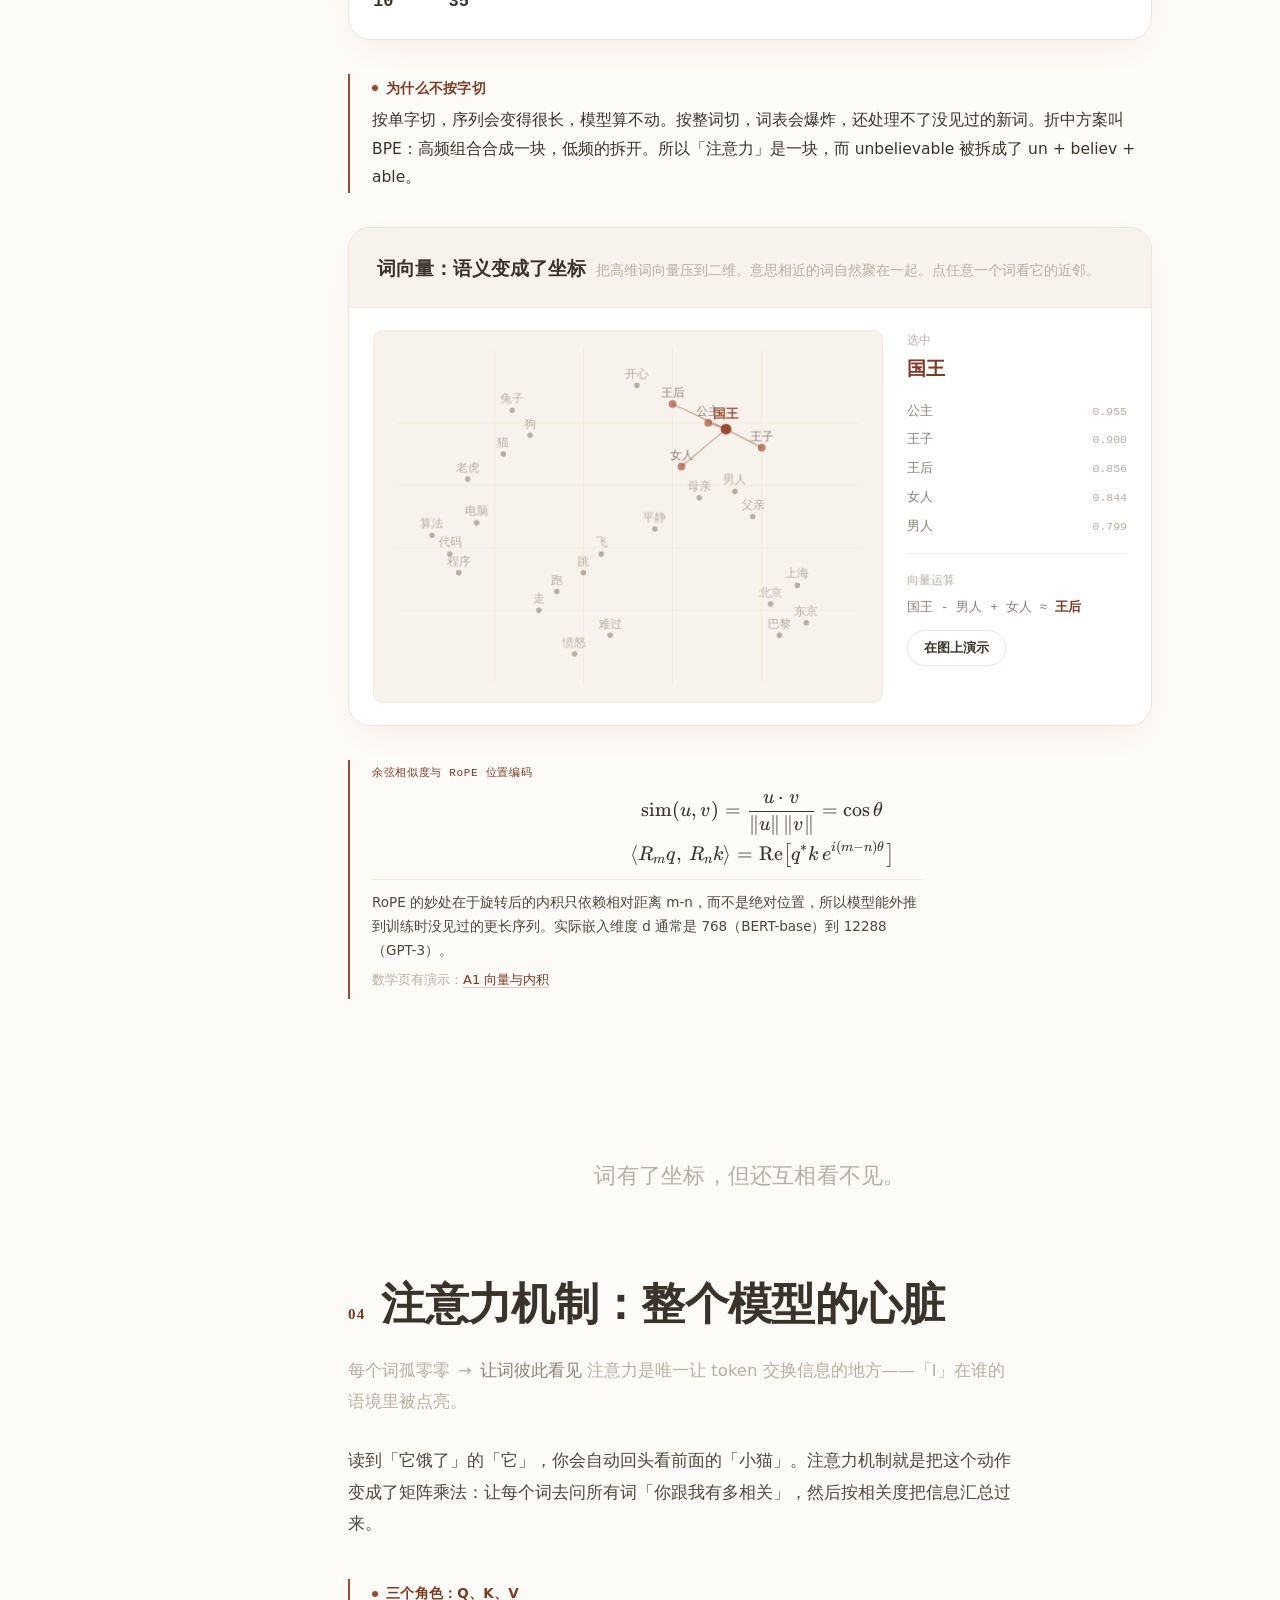
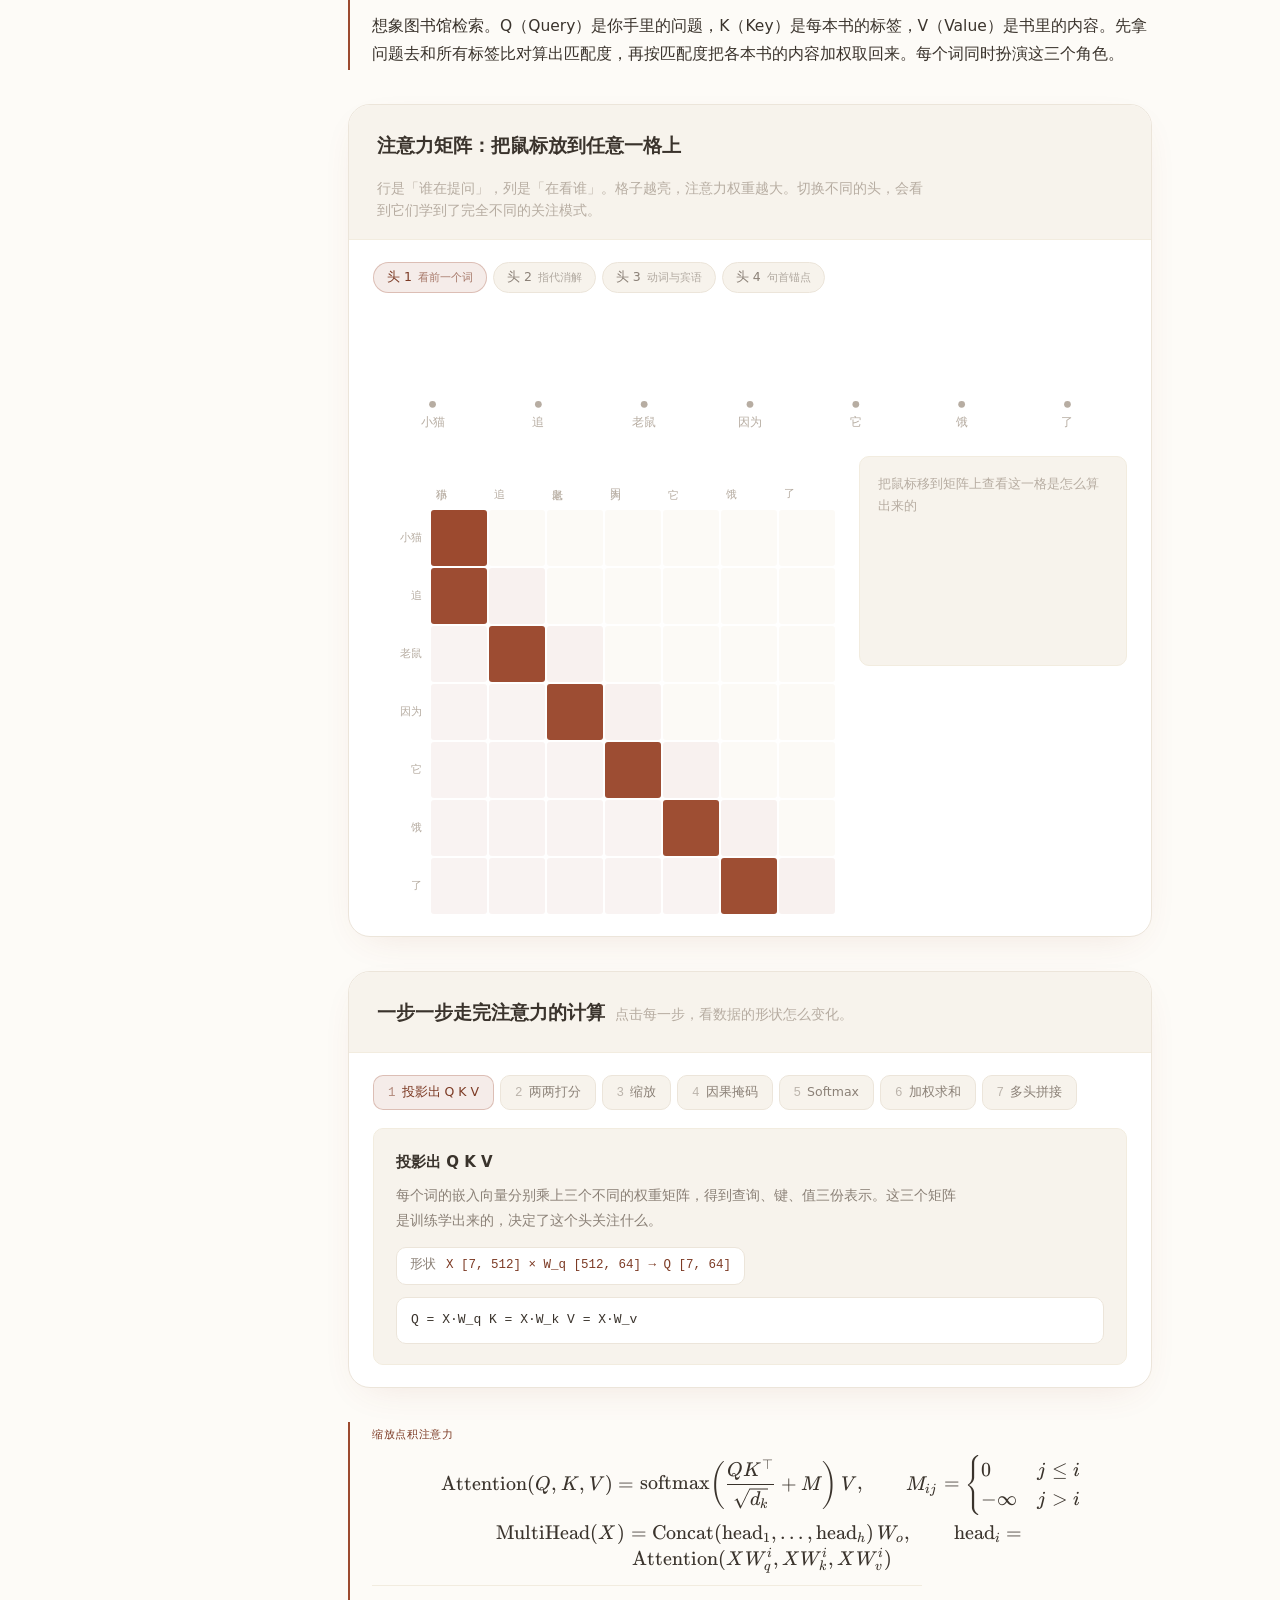
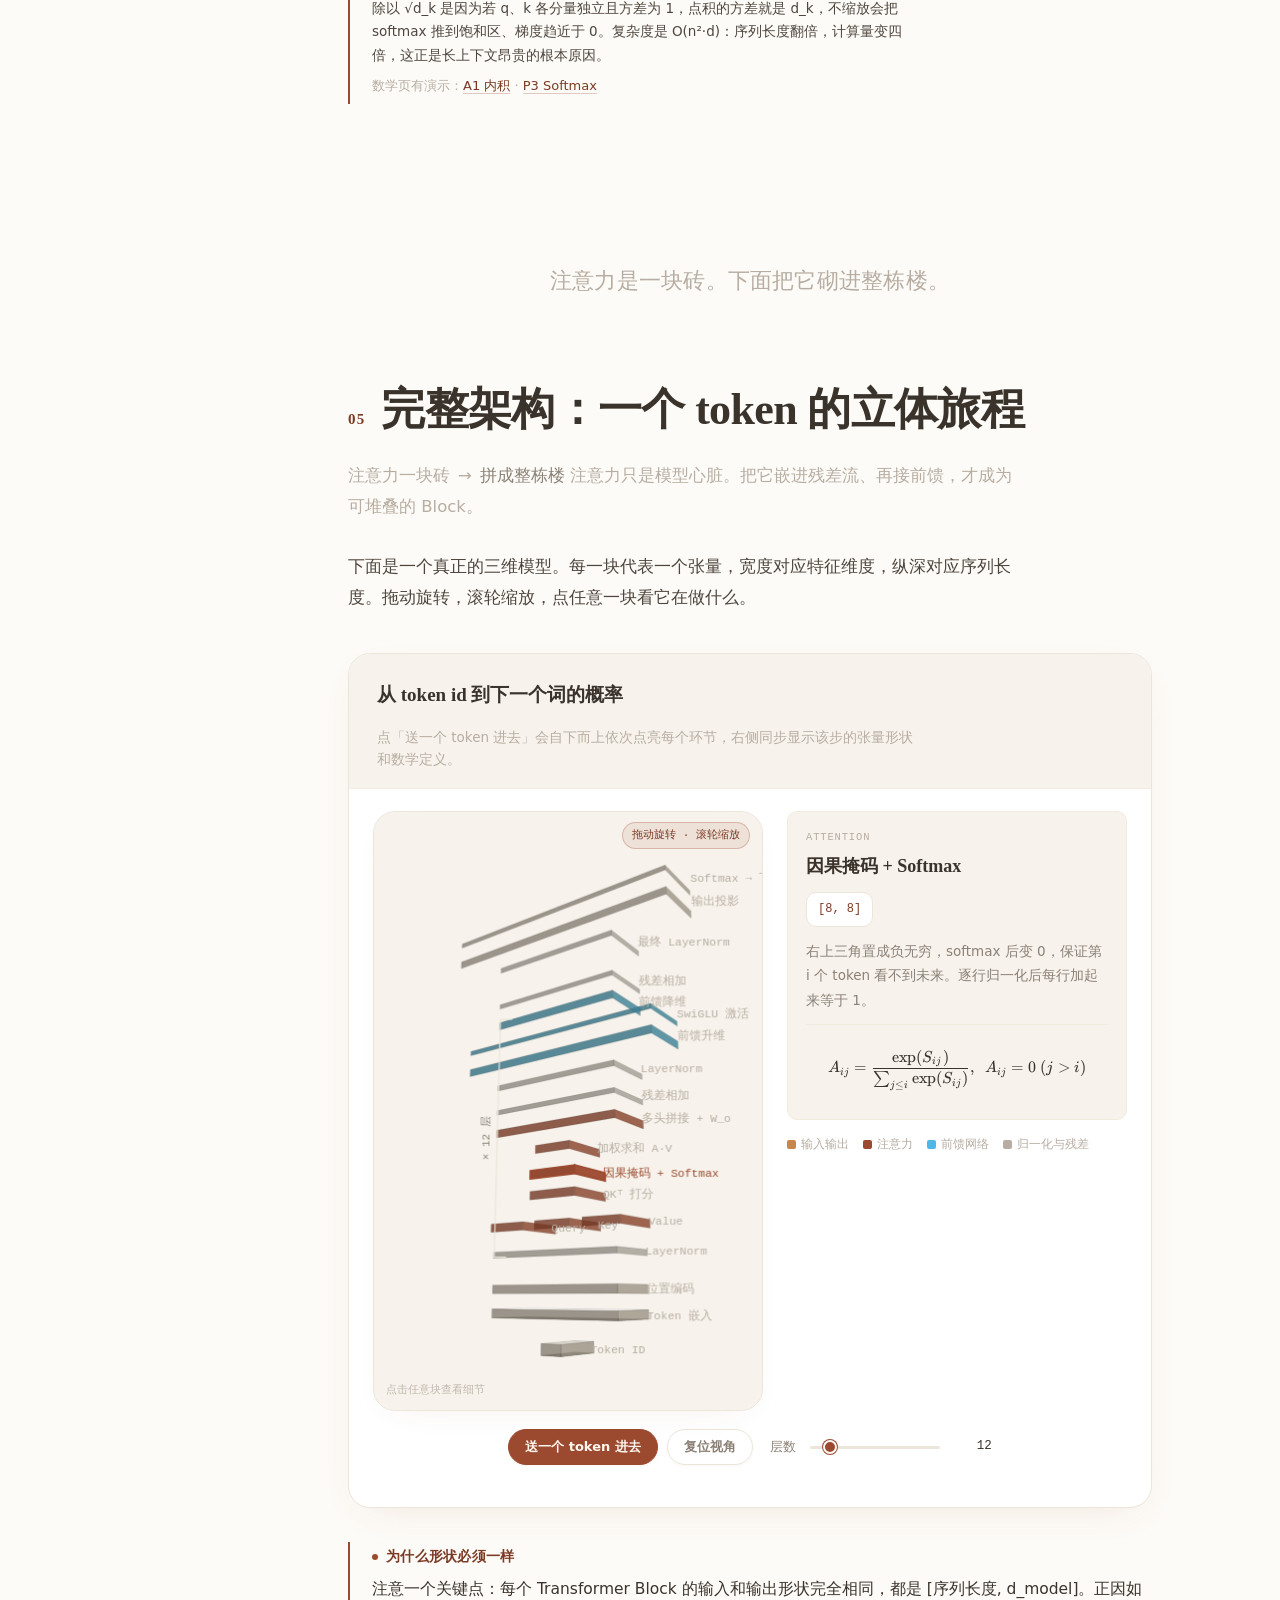
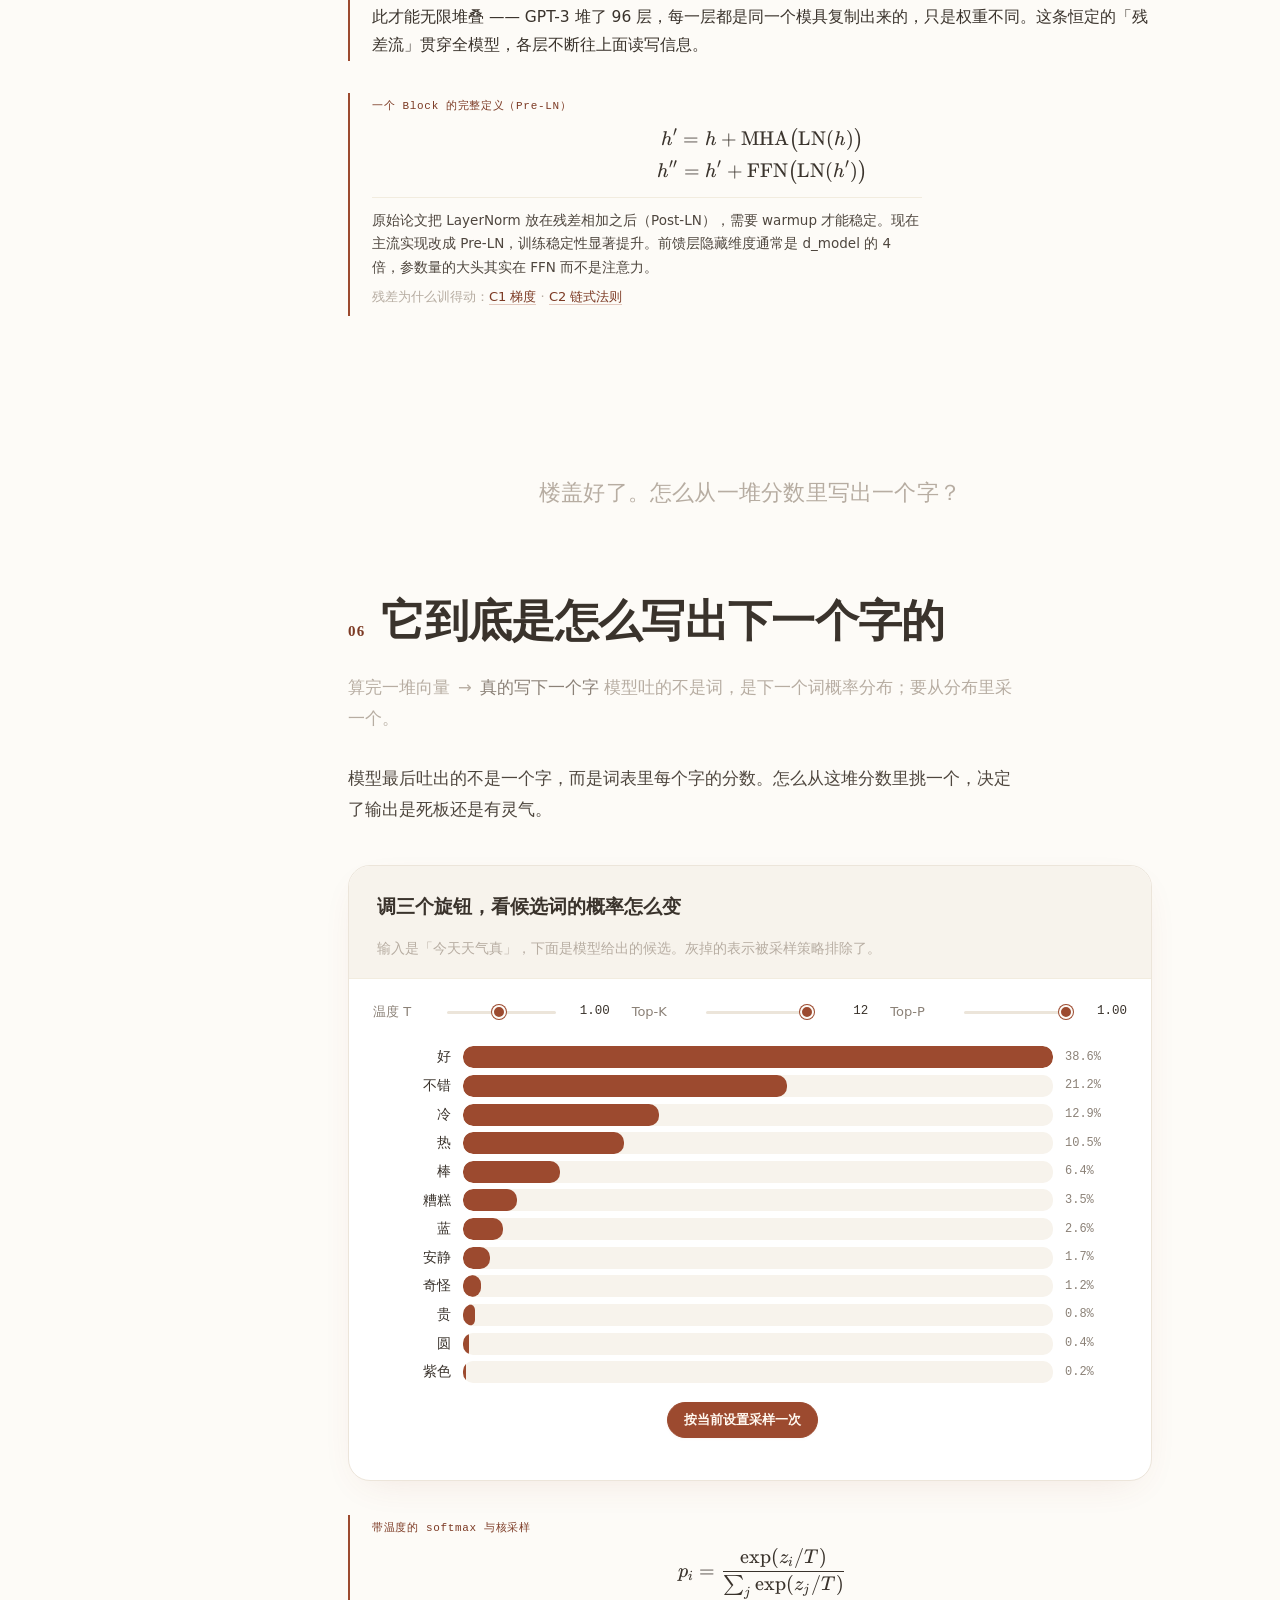
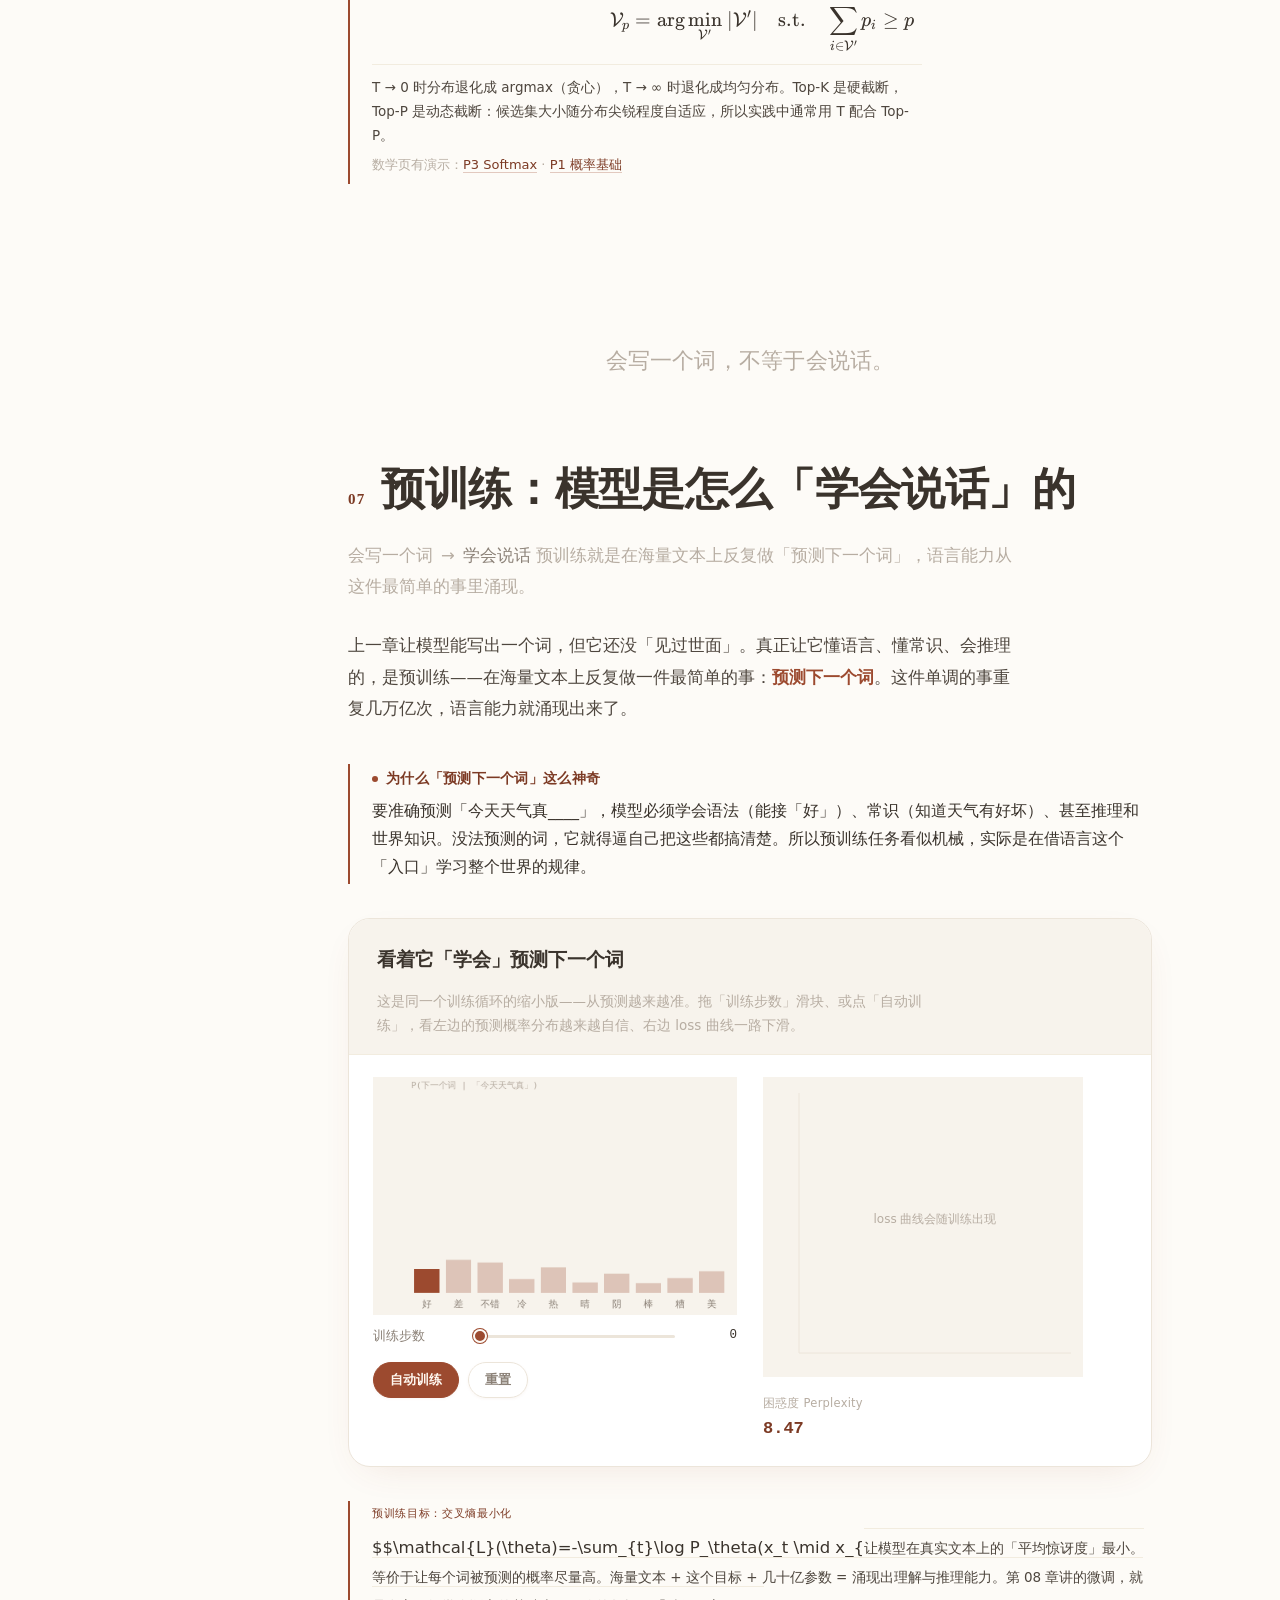
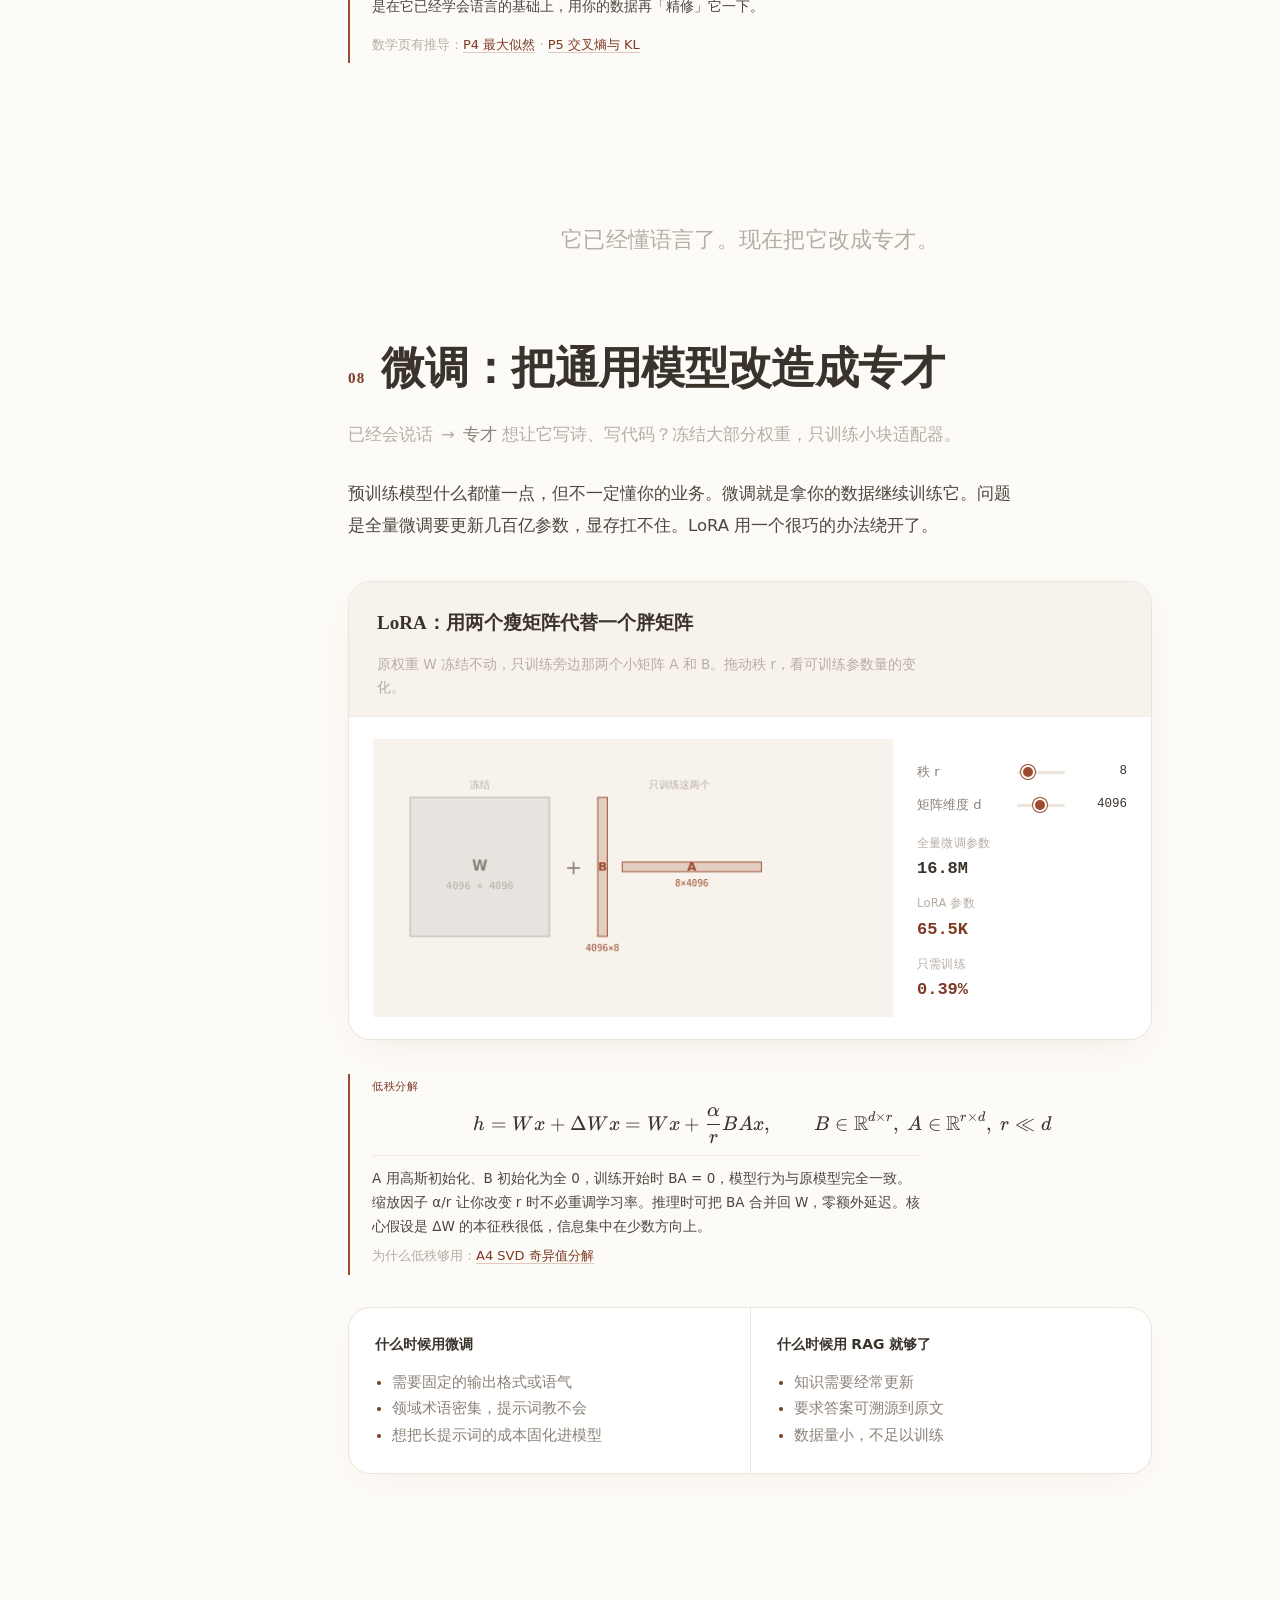
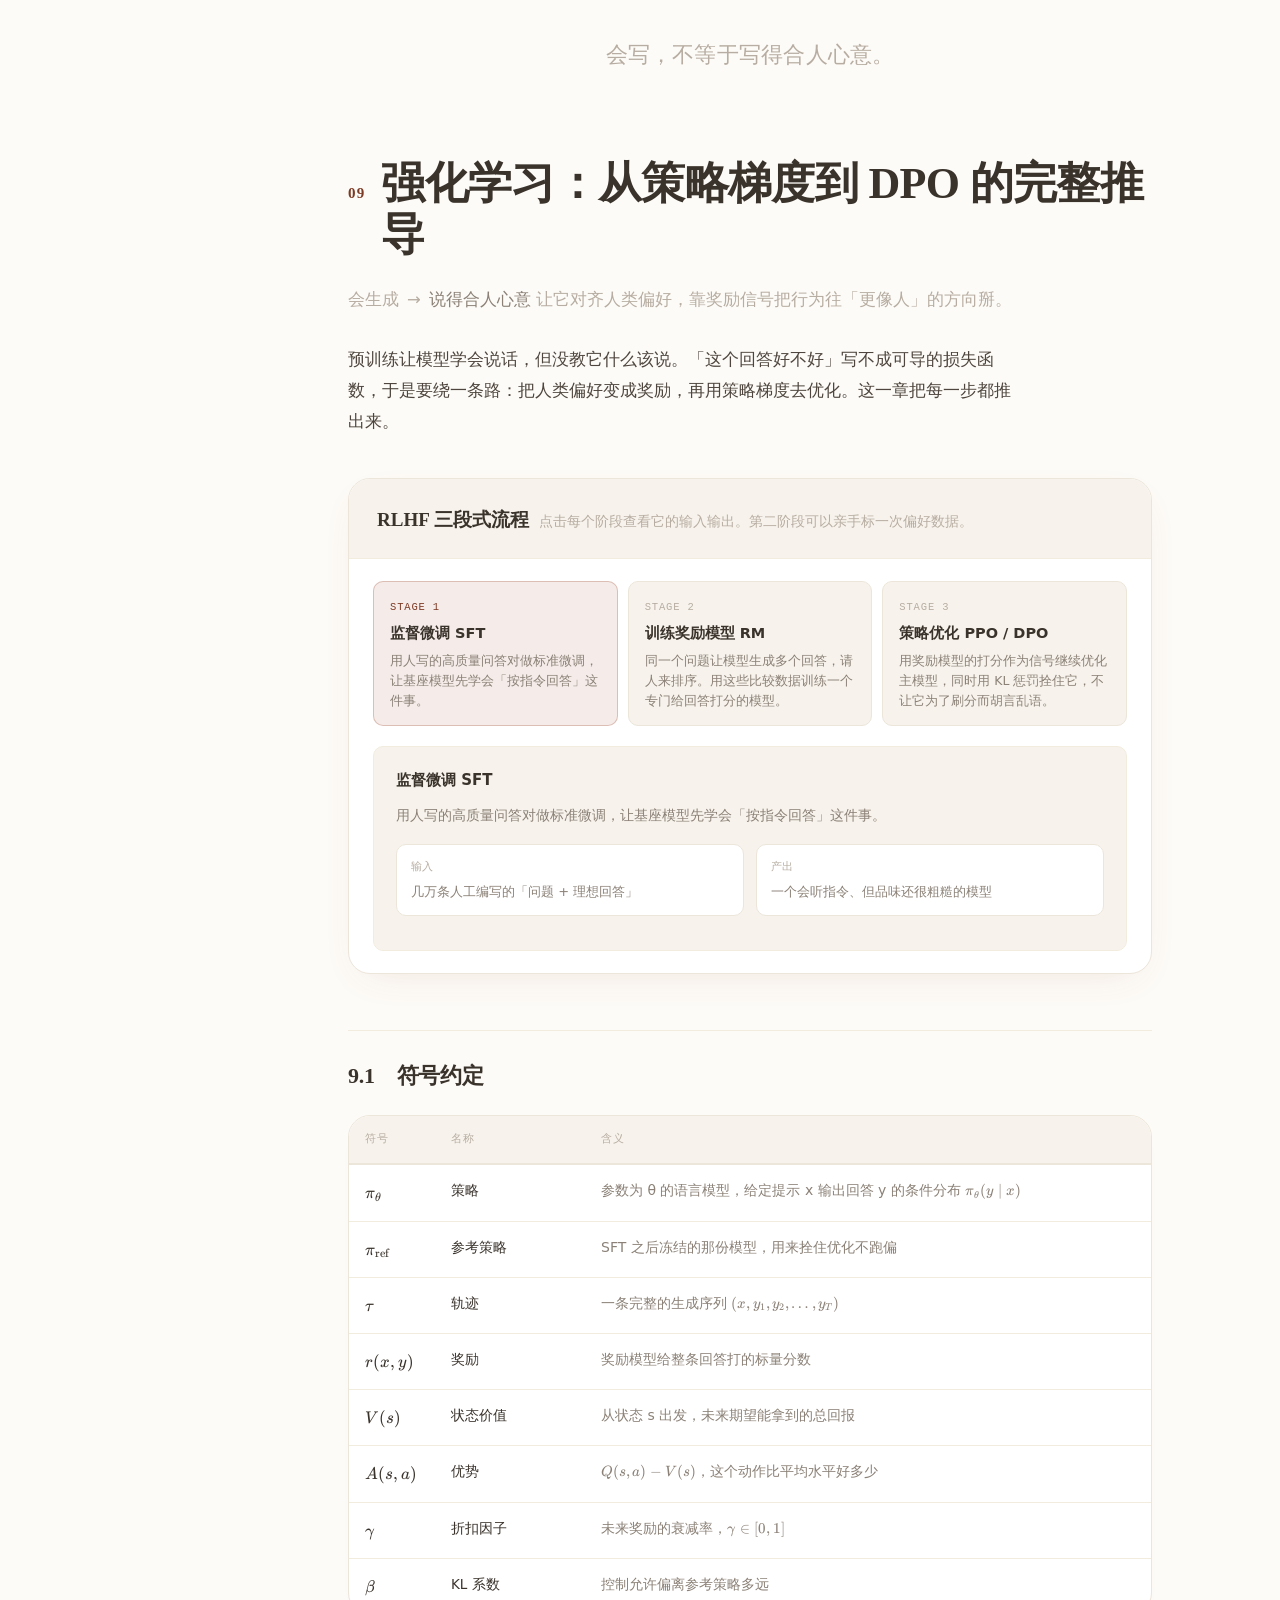
==== commit 50f3e8d7: "Soften hero hyperlinks; drop cluttered reading-order link lines" ====
--- a/index.html
+++ b/index.html
@@ -67,12 +67,11 @@
   <div class="hero-copy">
     <h1>看得见的<br>大语言模型</h1>
     <p class="hero-sub">从输入到办事，一条线走完注意力、预训练、微调和 Agent。</p>
-    <p class="hero-quiet">阅读顺序建议：先 <a href="basics.html">工程</a>，再 <a href="math.html">数学</a>，最后回到本页模型。</p>
     <div class="hero-cta">
       <a class="btn btn-primary" href="#ch1">开始阅读</a>
       <a class="btn btn-ghost" href="#ch5">看 3D 结构</a>
     </div>
-    <p class="hero-quiet">每一节带一个可动手的演示。另有一册 <a href="ink-basics.html">水墨本</a>。</p>
+    <p class="hero-quiet">每一节带一个可动手的演示。另有<a href="ink-basics.html">水墨本</a>。</p>
   </div>
   <div class="hero-viz">
     <canvas id="heroCanvas" width="720" height="520" aria-label="注意力权重流动示意"></canvas>
--- a/style.css
+++ b/style.css
@@ -246,12 +246,16 @@
 }
 .hero-sub a,
 .hero-quiet a {
-  color: var(--accent-ink);
-  text-underline-offset: 3px;
+  color: inherit;
+  text-decoration: none;
+  border-bottom: 1px solid color-mix(in srgb, var(--accent) 35%, transparent);
+  padding-bottom: 1px;
+  transition: border-color .15s ease, color .15s ease;
 }
 .hero-sub a:hover,
 .hero-quiet a:hover {
-  color: var(--accent);
+  color: var(--accent-ink);
+  border-bottom-color: var(--accent);
 }
 
 /* ============================================================
